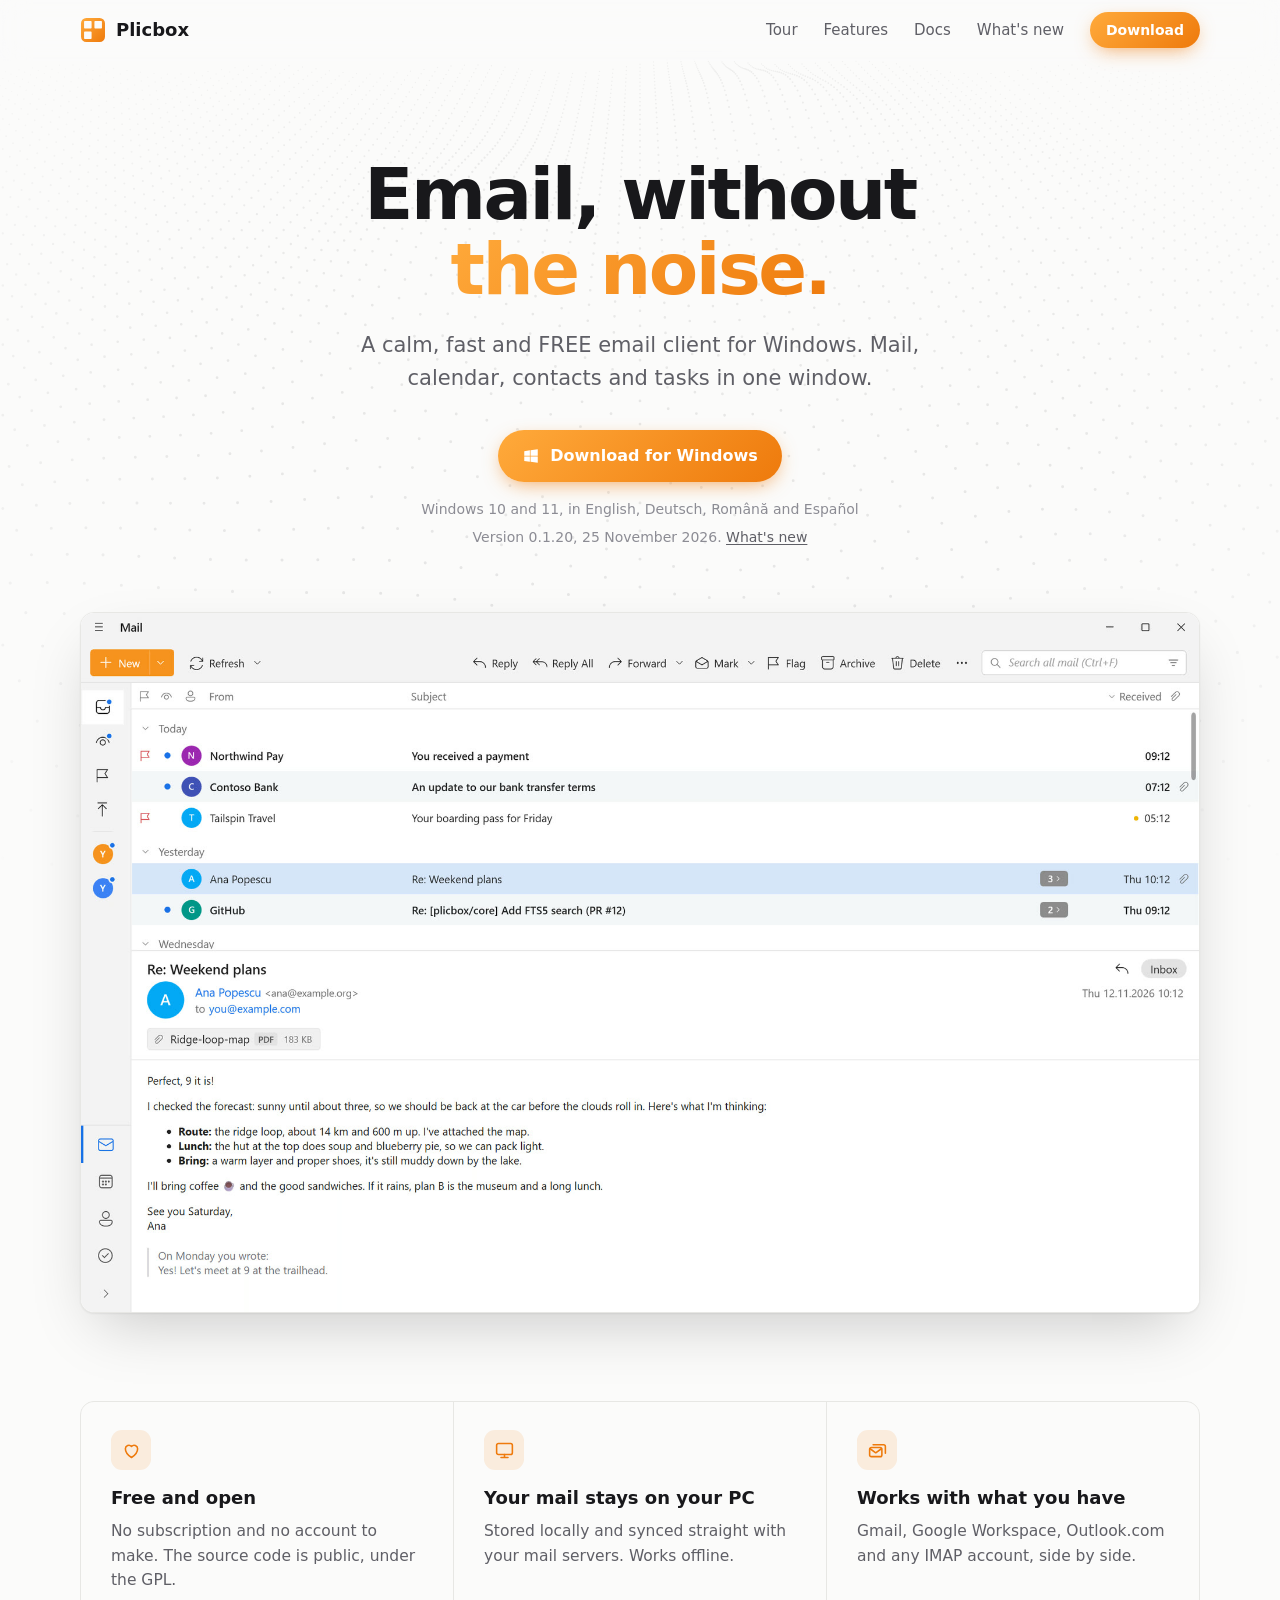
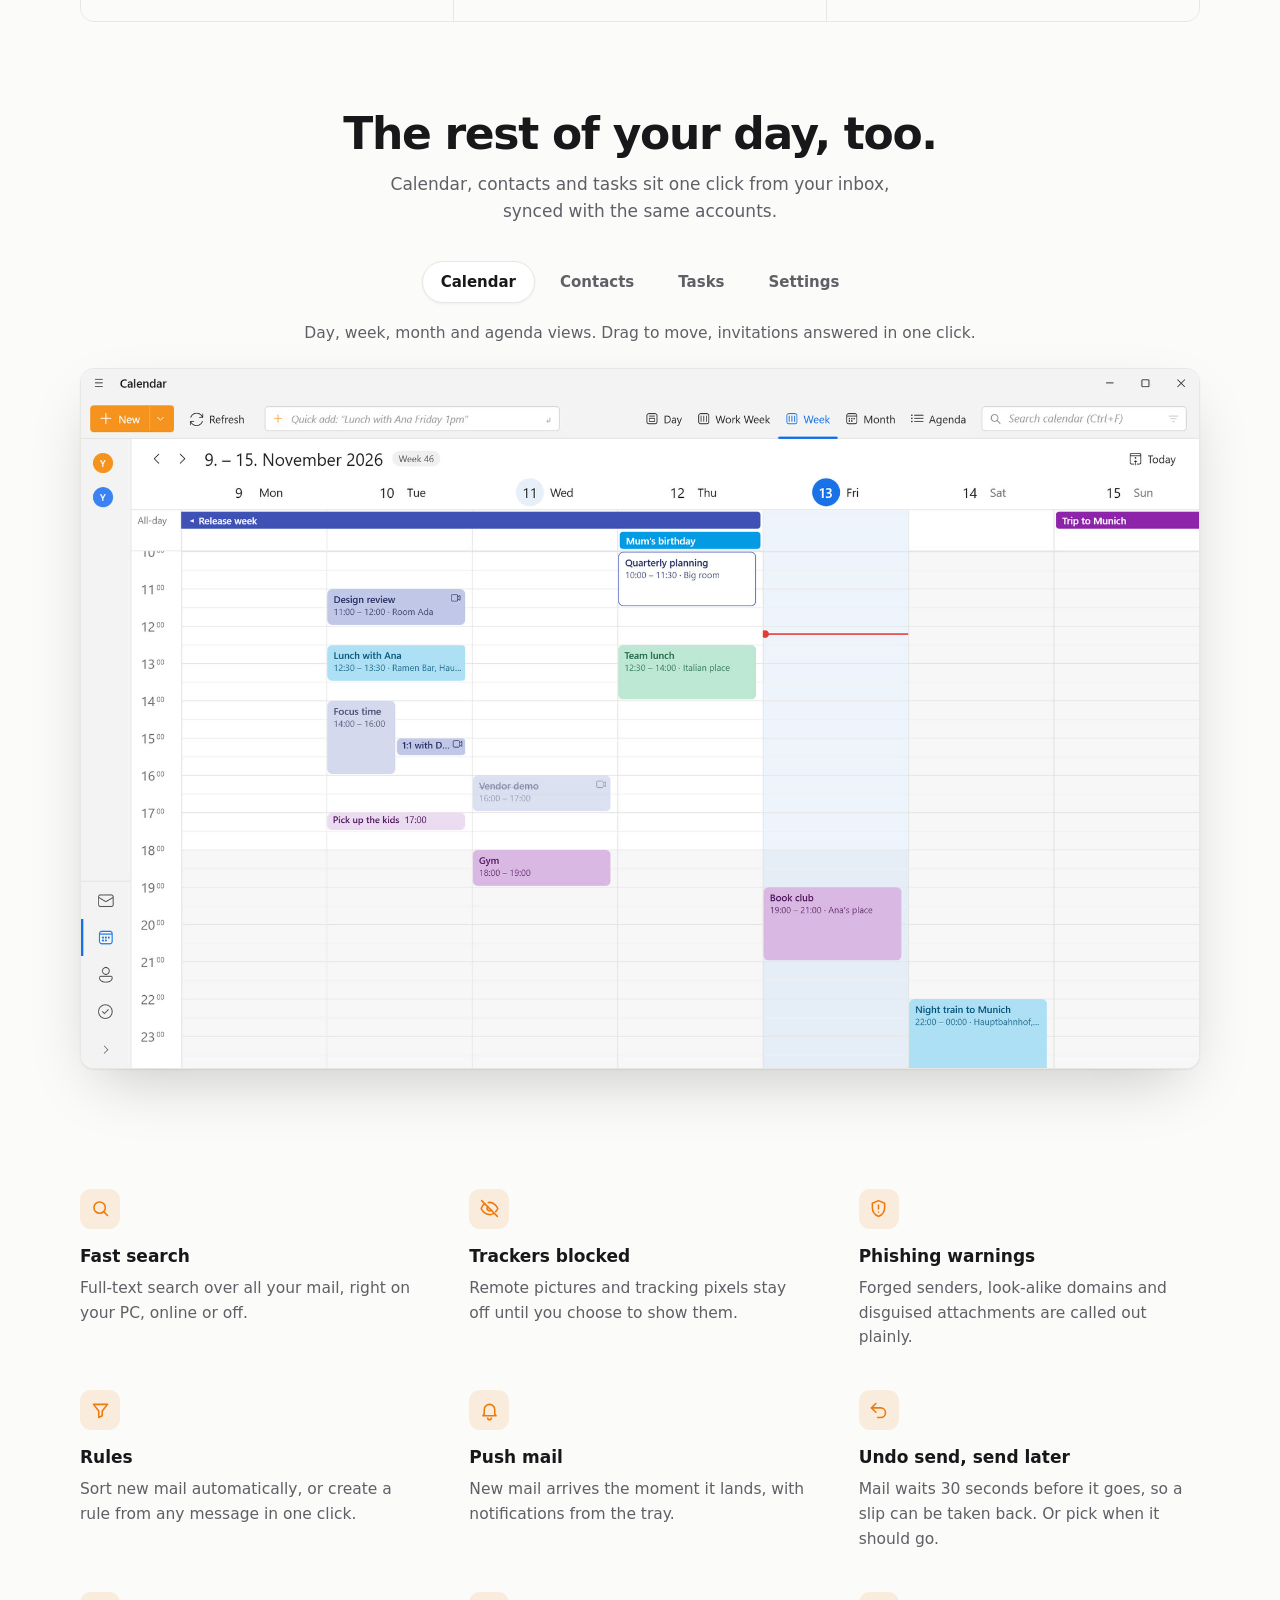
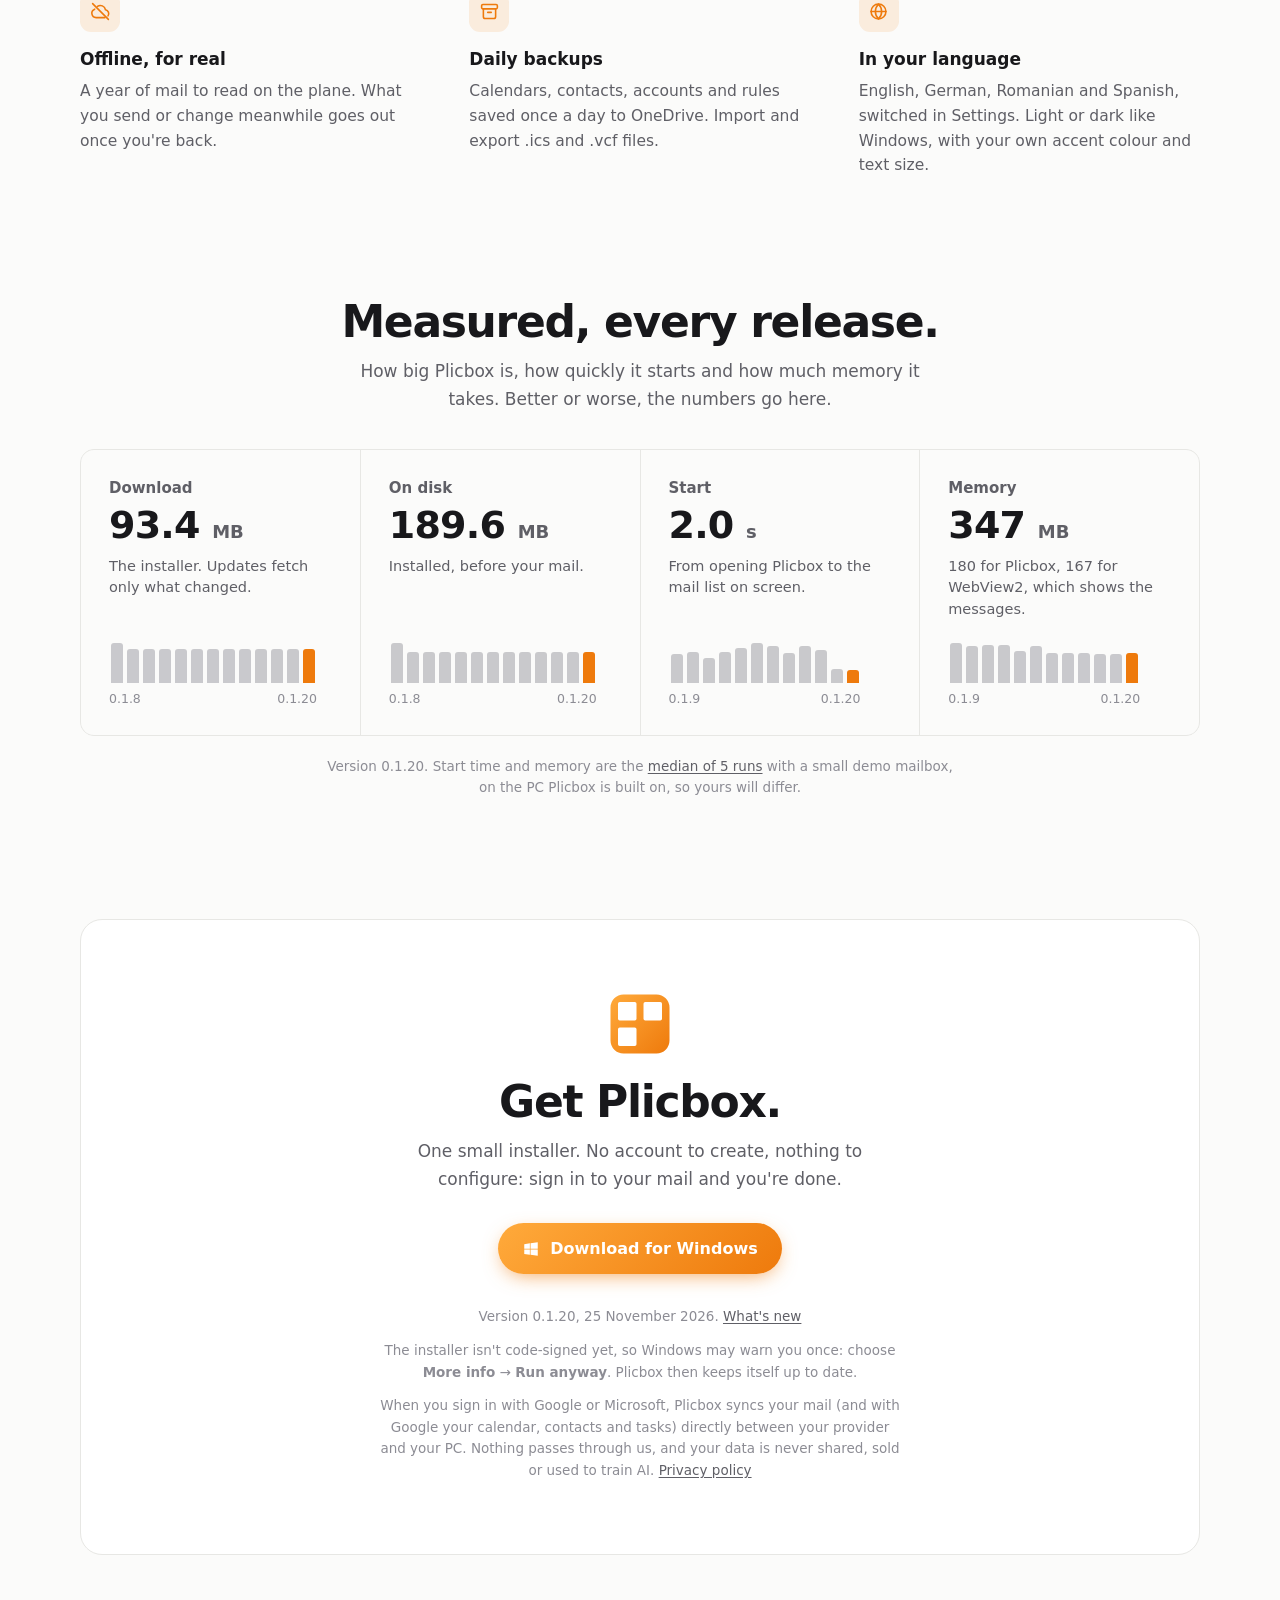
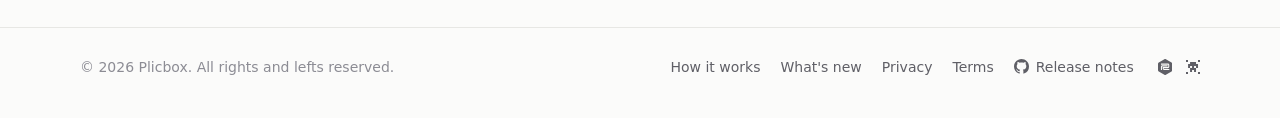
==== site/index.html @ 4d2a4838 "Release 0.1.20 - Spelling is checked in all the languages added to Windows, so writing in another on" ====
<!doctype html>
<html lang="en">
<head>
<meta charset="utf-8">
<meta name="viewport" content="width=device-width, initial-scale=1">
<title>Plicbox: email for Windows, without the noise</title>
<meta name="description" content="A calm, fast and free email client for Windows. Mail, calendar, contacts and tasks in one window. Your mail stays on your PC. In English, German, Romanian and Spanish.">
<meta name="color-scheme" content="light dark">
<link rel="canonical" href="https://plicbox.bogdanrosu.net/">
<meta property="og:type" content="website">
<meta property="og:site_name" content="Plicbox">
<meta property="og:url" content="https://plicbox.bogdanrosu.net/">
<meta property="og:title" content="Plicbox: email for Windows, without the noise">
<meta property="og:description" content="A calm, fast and free email client for Windows. Mail, calendar, contacts and tasks in one window.">
<meta property="og:image" content="https://plicbox.bogdanrosu.net/media/mail-light.png">
<meta property="og:image:width" content="2160">
<meta property="og:image:height" content="1350">
<meta name="twitter:card" content="summary_large_image">
<link rel="icon" href="favicon.ico" sizes="48x48">
<link rel="icon" href="icons/favicon.svg" type="image/svg+xml">
<link rel="apple-touch-icon" href="icons/apple-touch-icon.png">
<link rel="manifest" href="site.webmanifest">
<link rel="stylesheet" href="css/base.css">
<link rel="stylesheet" href="css/home.css?v=0.1.19b">
</head>
<body>

<header class="top" id="top">
  <div class="wrap">
    <a class="brand" href="#"><img src="icons/favicon.svg" alt="">Plicbox</a>
    <nav>
      <a href="#tour">Tour</a>
      <a href="#details">Features</a>
      <a href="docs.html">Docs</a>
      <a href="changes.html">What's new</a>
      <a class="btn btn-primary btn-small" href="#download">Download</a>
    </nav>
  </div>
</header>

<main>
  <div class="backdrop" aria-hidden="true">
    <canvas id="dots"></canvas>
  </div>
  <div class="wrap">

    <section class="hero">
      <h1>Email, without<br><span>the noise.</span></h1>
      <p class="lede">A calm, fast and FREE email client for Windows. Mail, calendar, contacts and tasks in one window.</p>
      <a class="btn btn-primary" href="https://github.com/bogdanspn/plicbox/releases/latest/download/Plicbox.App-win-Setup.exe">
        <svg viewBox="0 0 24 24" fill="currentColor" aria-hidden="true"><path d="M3 5.5 10.5 4.4v7.1H3zm0 13 7.5 1.1v-7H3zm8.4 1.2L21 21v-8.5h-9.6zm0-15.4v7.2H21V3z"/></svg>
        Download for Windows
      </a>
      <div class="meta">Windows 10 and 11, in <span lang="en">English</span>, <span lang="de">Deutsch</span>, <span lang="ro">Română</span> and <span lang="es">Español</span></div>
      <!-- The newest version, written by site/update-versions.ps1 when a release goes out -->
      <div class="meta version"><!-- version -->Version 0.1.20, 25 November 2026. <a href="changes.html">What's new</a><!-- /version --></div>
    </section>

    <div class="shot hero-shot">
      <!-- Recorded from the app (--record-site): new mail arrives, then a reply is written and sent. -->
      <video data-name="hero" muted loop playsinline preload="auto" width="1920" height="1200"
        aria-label="Plicbox: a new email arrives, then a reply to Ana is typed and sent"></video>
      <!-- Straight after the element, so the first paint already shows the right theme's first frame. -->
      <script>document.querySelector('video[data-name="hero"]').poster = `media/hero-${matchMedia('(prefers-color-scheme: dark)').matches ? 'dark' : 'light'}.jpg`;</script>
    </div>

    <div class="promises">
      <div>
        <span class="icon"><svg viewBox="0 0 24 24" aria-hidden="true"><path d="M12 20s-7-4.4-7-10a4 4 0 0 1 7-2.6A4 4 0 0 1 19 10c0 5.6-7 10-7 10z"/></svg></span>
        <h3>Free and open</h3>
        <p>No subscription and no account to make. The source code is public, under the GPL.</p>
      </div>
      <div>
        <span class="icon"><svg viewBox="0 0 24 24" aria-hidden="true"><rect x="3" y="4" width="18" height="12.5" rx="2"/><path d="M12 16.5V20M8 20h8"/></svg></span>
        <h3>Your mail stays on your PC</h3>
        <p>Stored locally and synced straight with your mail servers. Works offline.</p>
      </div>
      <div>
        <span class="icon"><svg viewBox="0 0 24 24" aria-hidden="true"><rect x="3" y="8.5" width="14" height="10.5" rx="2"/><path d="m3.6 10 6.4 4.6 6.4-4.6"/><path d="M7 5.5h12a2 2 0 0 1 2 2V15"/></svg></span>
        <h3>Works with what you have</h3>
        <p>Gmail, Google Workspace, Outlook.com and any IMAP account, side by side.</p>
      </div>
    </div>

    <section id="tour">
      <h2>The rest of your day, too.</h2>
      <p class="sub">Calendar, contacts and tasks sit one click from your inbox, synced with the same accounts.</p>

      <div class="tabs" role="tablist" aria-label="Modules">
        <button role="tab" id="t-calendar" aria-controls="p-calendar" aria-selected="true">Calendar</button>
        <button role="tab" id="t-contacts" aria-controls="p-contacts" aria-selected="false" tabindex="-1">Contacts</button>
        <button role="tab" id="t-tasks" aria-controls="p-tasks" aria-selected="false" tabindex="-1">Tasks</button>
        <button role="tab" id="t-settings" aria-controls="p-settings" aria-selected="false" tabindex="-1">Settings</button>
      </div>
      <p class="tab-caption" id="caption" aria-live="polite">Day, week, month and agenda views. Drag to move, invitations answered in one click.</p>

      <div class="panel shot" role="tabpanel" id="p-calendar" aria-labelledby="t-calendar" data-caption="Day, week, month and agenda views. Drag to move, invitations answered in one click.">
        <video data-name="video-calendar" muted loop playsinline preload="none" width="1920" height="1200"
          aria-label="The Plicbox calendar in week view: “Coffee with Mia Friday 3pm” typed into Quick add appears on Friday"></video>
      </div>
      <div class="panel shot" role="tabpanel" id="p-contacts" aria-labelledby="t-contacts" hidden data-caption="Your address book plus everyone you write to, with smart lists like Keep in touch.">
        <video data-name="video-contacts" muted loop playsinline preload="none" width="1920" height="1200"
          aria-label="Plicbox contacts: the Keep in touch list shows a colleague you haven't written to in three months"></video>
      </div>
      <div class="panel shot" role="tabpanel" id="p-tasks" aria-labelledby="t-tasks" hidden data-caption="Today, lists and due dates. Turn any email into a task, add one by just typing.">
        <video data-name="video-tasks" muted loop playsinline preload="none" width="1920" height="1200"
          aria-label="Plicbox tasks: a task is typed into Today, then ticked off"></video>
      </div>
      <div class="panel shot" role="tabpanel" id="p-settings" aria-labelledby="t-settings" hidden data-caption="Make it yours: light or dark, accent colour, font and text size, when mail counts as read, your work week and reminders, and whose pictures load or mail stays out.">
        <video data-name="video-settings" muted loop playsinline preload="none" width="1920" height="1200"
          aria-label="The Plicbox Settings window, going through its pages: General, Appearance, Mail, Calendar and Senders"></video>
      </div>
    </section>

    <section class="details" id="details" aria-label="Features">
      <div>
        <span class="icon"><svg viewBox="0 0 24 24" aria-hidden="true"><circle cx="11" cy="11" r="6.5"/><path d="m20 20-4.4-4.4"/></svg></span>
        <h3>Fast search</h3><p>Full-text search over all your mail, right on your PC, online or off.</p>
      </div>
      <div>
        <span class="icon"><svg viewBox="0 0 24 24" aria-hidden="true"><path d="M3 3l18 18"/><path d="M10.6 5.1Q11.3 5 12 5c5 0 8.5 4.5 9.5 7a13 13 0 0 1-2.4 3.6M6.6 6.6C4.4 8 3 10.2 2.5 12c1 2.5 4.5 7 9.5 7 1.7 0 3.2-.5 4.5-1.2"/><path d="M9.9 9.9a3 3 0 0 0 4.2 4.2"/></svg></span>
        <h3>Trackers blocked</h3><p>Remote pictures and tracking pixels stay off until you choose to show them.</p>
      </div>
      <div>
        <span class="icon"><svg viewBox="0 0 24 24" aria-hidden="true"><path d="M12 3l7 3v5c0 4.5-3 8.3-7 10-4-1.7-7-5.5-7-10V6z"/><path d="M12 8v4.5M12 16h.01"/></svg></span>
        <h3>Phishing warnings</h3><p>Forged senders, look-alike domains and disguised attachments are called out plainly.</p>
      </div>
      <div>
        <span class="icon"><svg viewBox="0 0 24 24" aria-hidden="true"><path d="M4 5h16l-6 7.5V18l-4 2v-7.5z"/></svg></span>
        <h3>Rules</h3><p>Sort new mail automatically, or create a rule from any message in one click.</p>
      </div>
      <div>
        <span class="icon"><svg viewBox="0 0 24 24" aria-hidden="true"><path d="M6 16v-5a6 6 0 0 1 12 0v5l1.5 2h-15z"/><path d="M10 20.5a2 2 0 0 0 4 0"/></svg></span>
        <h3>Push mail</h3><p>New mail arrives the moment it lands, with notifications from the tray.</p>
      </div>
      <div>
        <span class="icon"><svg viewBox="0 0 24 24" aria-hidden="true"><path d="M9 14 4 9l5-5"/><path d="M4 9h10.5a5.5 5.5 0 0 1 0 11H11"/></svg></span>
        <h3>Undo send, send later</h3><p>Mail waits 30 seconds before it goes, so a slip can be taken back. Or pick when it should go.</p>
      </div>
      <div>
        <span class="icon"><svg viewBox="0 0 24 24" aria-hidden="true"><path d="M3 3l18 18"/><path d="M8.5 6.1A6 6 0 0 1 17.7 10 4.5 4.5 0 0 1 20.6 17M17 19H7a5 5 0 0 1-1.6-9.7"/></svg></span>
        <h3>Offline, for real</h3><p>A year of mail to read on the plane. What you send or change meanwhile goes out once you're back.</p>
      </div>
      <div>
        <span class="icon"><svg viewBox="0 0 24 24" aria-hidden="true"><rect x="3" y="4" width="18" height="5" rx="1.5"/><path d="M5 9v9a2 2 0 0 0 2 2h10a2 2 0 0 0 2-2V9"/><path d="M10 13h4"/></svg></span>
        <h3>Daily backups</h3><p>Calendars, contacts, accounts and rules saved once a day to OneDrive. Import and export .ics and .vcf files.</p>
      </div>
      <div>
        <span class="icon"><svg viewBox="0 0 24 24" aria-hidden="true"><circle cx="12" cy="12" r="8.5"/><path d="M3.5 12h17M12 3.5c2.4 2.3 3.6 5.1 3.6 8.5s-1.2 6.2-3.6 8.5c-2.4-2.3-3.6-5.1-3.6-8.5s1.2-6.2 3.6-8.5z"/></svg></span>
        <h3>In your language</h3><p>English, German, Romanian and Spanish, switched in Settings. Light or dark like Windows, with your own accent colour and text size.</p>
      </div>
    </section>

    <section class="perf" id="numbers">
      <h2>Measured, every release.</h2>
      <p class="sub">How big Plicbox is, how quickly it starts and how much memory it takes. Better or worse, the numbers go here.</p>
      <!-- perf: written by site/update-versions.ps1 from perf/history.csv; edits between these lines are replaced -->
      <div class="numbers">
        <div><h3>Download</h3><p class="figure">93.4 <span>MB</span></p><p>The installer. Updates fetch only what changed.</p><svg class="columns" viewBox="0 0 208 40" width="208" height="40" role="img" aria-label="Installer size: 108.6 MB in 0.1.8, 93.4 MB in 0.1.20"><g><title>0.1.8: 108.6 MB</title><rect class="hit" x="0" width="16" height="40"/><path d="M2 40v-37q0-3 3-3h6q3 0 3 3v37z"/></g><g><title>0.1.9: 93.2 MB</title><rect class="hit" x="16" width="16" height="40"/><path d="M18 40v-31q0-3 3-3h6q3 0 3 3v31z"/></g><g><title>0.1.10: 93.2 MB</title><rect class="hit" x="32" width="16" height="40"/><path d="M34 40v-31q0-3 3-3h6q3 0 3 3v31z"/></g><g><title>0.1.11: 93.2 MB</title><rect class="hit" x="48" width="16" height="40"/><path d="M50 40v-31q0-3 3-3h6q3 0 3 3v31z"/></g><g><title>0.1.12: 93.2 MB</title><rect class="hit" x="64" width="16" height="40"/><path d="M66 40v-31q0-3 3-3h6q3 0 3 3v31z"/></g><g><title>0.1.13: 93.3 MB</title><rect class="hit" x="80" width="16" height="40"/><path d="M82 40v-31q0-3 3-3h6q3 0 3 3v31z"/></g><g><title>0.1.14: 93.3 MB</title><rect class="hit" x="96" width="16" height="40"/><path d="M98 40v-31q0-3 3-3h6q3 0 3 3v31z"/></g><g><title>0.1.15: 93.3 MB</title><rect class="hit" x="112" width="16" height="40"/><path d="M114 40v-31q0-3 3-3h6q3 0 3 3v31z"/></g><g><title>0.1.16: 93.3 MB</title><rect class="hit" x="128" width="16" height="40"/><path d="M130 40v-31q0-3 3-3h6q3 0 3 3v31z"/></g><g><title>0.1.17: 93.3 MB</title><rect class="hit" x="144" width="16" height="40"/><path d="M146 40v-31q0-3 3-3h6q3 0 3 3v31z"/></g><g><title>0.1.18: 93.4 MB</title><rect class="hit" x="160" width="16" height="40"/><path d="M162 40v-31q0-3 3-3h6q3 0 3 3v31z"/></g><g><title>0.1.19: 93.4 MB</title><rect class="hit" x="176" width="16" height="40"/><path d="M178 40v-31q0-3 3-3h6q3 0 3 3v31z"/></g><g class="now"><title>0.1.20: 93.4 MB</title><rect class="hit" x="192" width="16" height="40"/><path d="M194 40v-31q0-3 3-3h6q3 0 3 3v31z"/></g></svg><span class="range" style="width:208px"><span>0.1.8</span><span>0.1.20</span></span></div>
        <div><h3>On disk</h3><p class="figure">189.6 <span>MB</span></p><p>Installed, before your mail.</p><svg class="columns" viewBox="0 0 208 40" width="208" height="40" role="img" aria-label="Installed size: 243 MB in 0.1.8, 189.6 MB in 0.1.20"><g><title>0.1.8: 243 MB</title><rect class="hit" x="0" width="16" height="40"/><path d="M2 40v-37q0-3 3-3h6q3 0 3 3v37z"/></g><g><title>0.1.9: 189 MB</title><rect class="hit" x="16" width="16" height="40"/><path d="M18 40v-28q0-3 3-3h6q3 0 3 3v28z"/></g><g><title>0.1.10: 189 MB</title><rect class="hit" x="32" width="16" height="40"/><path d="M34 40v-28q0-3 3-3h6q3 0 3 3v28z"/></g><g><title>0.1.11: 189.1 MB</title><rect class="hit" x="48" width="16" height="40"/><path d="M50 40v-28q0-3 3-3h6q3 0 3 3v28z"/></g><g><title>0.1.12: 189.1 MB</title><rect class="hit" x="64" width="16" height="40"/><path d="M66 40v-28q0-3 3-3h6q3 0 3 3v28z"/></g><g><title>0.1.13: 189.3 MB</title><rect class="hit" x="80" width="16" height="40"/><path d="M82 40v-28q0-3 3-3h6q3 0 3 3v28z"/></g><g><title>0.1.14: 189.3 MB</title><rect class="hit" x="96" width="16" height="40"/><path d="M98 40v-28q0-3 3-3h6q3 0 3 3v28z"/></g><g><title>0.1.15: 189.4 MB</title><rect class="hit" x="112" width="16" height="40"/><path d="M114 40v-28q0-3 3-3h6q3 0 3 3v28z"/></g><g><title>0.1.16: 189.4 MB</title><rect class="hit" x="128" width="16" height="40"/><path d="M130 40v-28q0-3 3-3h6q3 0 3 3v28z"/></g><g><title>0.1.17: 189.5 MB</title><rect class="hit" x="144" width="16" height="40"/><path d="M146 40v-28q0-3 3-3h6q3 0 3 3v28z"/></g><g><title>0.1.18: 189.5 MB</title><rect class="hit" x="160" width="16" height="40"/><path d="M162 40v-28q0-3 3-3h6q3 0 3 3v28z"/></g><g><title>0.1.19: 189.5 MB</title><rect class="hit" x="176" width="16" height="40"/><path d="M178 40v-28q0-3 3-3h6q3 0 3 3v28z"/></g><g class="now"><title>0.1.20: 189.6 MB</title><rect class="hit" x="192" width="16" height="40"/><path d="M194 40v-28q0-3 3-3h6q3 0 3 3v28z"/></g></svg><span class="range" style="width:208px"><span>0.1.8</span><span>0.1.20</span></span></div>
        <div><h3>Start</h3><p class="figure">2.0 <span>s</span></p><p>From opening Plicbox to the mail list on screen.</p><svg class="columns" viewBox="0 0 192 40" width="192" height="40" role="img" aria-label="Start time: 4.8 s in 0.1.9, 2.0 s in 0.1.20"><g><title>0.1.9: 4.8 s</title><rect class="hit" x="0" width="16" height="40"/><path d="M2 40v-26q0-3 3-3h6q3 0 3 3v26z"/></g><g><title>0.1.10: 5.1 s</title><rect class="hit" x="16" width="16" height="40"/><path d="M18 40v-28q0-3 3-3h6q3 0 3 3v28z"/></g><g><title>0.1.11: 4.1 s</title><rect class="hit" x="32" width="16" height="40"/><path d="M34 40v-22q0-3 3-3h6q3 0 3 3v22z"/></g><g><title>0.1.12: 5.0 s</title><rect class="hit" x="48" width="16" height="40"/><path d="M50 40v-28q0-3 3-3h6q3 0 3 3v28z"/></g><g><title>0.1.13: 5.7 s</title><rect class="hit" x="64" width="16" height="40"/><path d="M66 40v-32q0-3 3-3h6q3 0 3 3v32z"/></g><g><title>0.1.14: 6.5 s</title><rect class="hit" x="80" width="16" height="40"/><path d="M82 40v-37q0-3 3-3h6q3 0 3 3v37z"/></g><g><title>0.1.15: 6.0 s</title><rect class="hit" x="96" width="16" height="40"/><path d="M98 40v-34q0-3 3-3h6q3 0 3 3v34z"/></g><g><title>0.1.16: 4.9 s</title><rect class="hit" x="112" width="16" height="40"/><path d="M114 40v-27q0-3 3-3h6q3 0 3 3v27z"/></g><g><title>0.1.17: 6.0 s</title><rect class="hit" x="128" width="16" height="40"/><path d="M130 40v-34q0-3 3-3h6q3 0 3 3v34z"/></g><g><title>0.1.18: 5.3 s</title><rect class="hit" x="144" width="16" height="40"/><path d="M146 40v-30q0-3 3-3h6q3 0 3 3v30z"/></g><g><title>0.1.19: 2.3 s</title><rect class="hit" x="160" width="16" height="40"/><path d="M162 40v-11q0-3 3-3h6q3 0 3 3v11z"/></g><g class="now"><title>0.1.20: 2.0 s</title><rect class="hit" x="176" width="16" height="40"/><path d="M178 40v-10q0-3 3-3h6q3 0 3 3v10z"/></g></svg><span class="range" style="width:192px"><span>0.1.9</span><span>0.1.20</span></span></div>
        <div><h3>Memory</h3><p class="figure">347 <span>MB</span></p><p>180 for Plicbox, 167 for WebView2, which shows the messages.</p><svg class="columns" viewBox="0 0 192 40" width="192" height="40" role="img" aria-label="Memory: 459 MB in 0.1.9, 347 MB in 0.1.20"><g><title>0.1.9: 459 MB</title><rect class="hit" x="0" width="16" height="40"/><path d="M2 40v-37q0-3 3-3h6q3 0 3 3v37z"/></g><g><title>0.1.10: 423 MB</title><rect class="hit" x="16" width="16" height="40"/><path d="M18 40v-34q0-3 3-3h6q3 0 3 3v34z"/></g><g><title>0.1.11: 431 MB</title><rect class="hit" x="32" width="16" height="40"/><path d="M34 40v-35q0-3 3-3h6q3 0 3 3v35z"/></g><g><title>0.1.12: 440 MB</title><rect class="hit" x="48" width="16" height="40"/><path d="M50 40v-35q0-3 3-3h6q3 0 3 3v35z"/></g><g><title>0.1.13: 372 MB</title><rect class="hit" x="64" width="16" height="40"/><path d="M66 40v-29q0-3 3-3h6q3 0 3 3v29z"/></g><g><title>0.1.14: 423 MB</title><rect class="hit" x="80" width="16" height="40"/><path d="M82 40v-34q0-3 3-3h6q3 0 3 3v34z"/></g><g><title>0.1.15: 342 MB</title><rect class="hit" x="96" width="16" height="40"/><path d="M98 40v-27q0-3 3-3h6q3 0 3 3v27z"/></g><g><title>0.1.16: 340 MB</title><rect class="hit" x="112" width="16" height="40"/><path d="M114 40v-27q0-3 3-3h6q3 0 3 3v27z"/></g><g><title>0.1.17: 341 MB</title><rect class="hit" x="128" width="16" height="40"/><path d="M130 40v-27q0-3 3-3h6q3 0 3 3v27z"/></g><g><title>0.1.18: 328 MB</title><rect class="hit" x="144" width="16" height="40"/><path d="M146 40v-26q0-3 3-3h6q3 0 3 3v26z"/></g><g><title>0.1.19: 336 MB</title><rect class="hit" x="160" width="16" height="40"/><path d="M162 40v-26q0-3 3-3h6q3 0 3 3v26z"/></g><g class="now"><title>0.1.20: 347 MB</title><rect class="hit" x="176" width="16" height="40"/><path d="M178 40v-27q0-3 3-3h6q3 0 3 3v27z"/></g></svg><span class="range" style="width:192px"><span>0.1.9</span><span>0.1.20</span></span></div>
      </div>
      <p class="fine">Version 0.1.20. Start time and memory are the <a href="https://github.com/bogdanspn/plicbox/tree/main/perf">median of 5 runs</a> with a small demo mailbox, on the PC Plicbox is built on, so yours will differ.</p>
      <!-- /perf -->
    </section>

    <section class="cta" id="download">
      <img src="icons/favicon.svg" alt="">
      <h2>Get Plicbox.</h2>
      <p>One small installer. No account to create, nothing to configure: sign in to your mail and you're done.</p>
      <a class="btn btn-primary" href="https://github.com/bogdanspn/plicbox/releases/latest/download/Plicbox.App-win-Setup.exe">
        <svg viewBox="0 0 24 24" fill="currentColor" aria-hidden="true"><path d="M3 5.5 10.5 4.4v7.1H3zm0 13 7.5 1.1v-7H3zm8.4 1.2L21 21v-8.5h-9.6zm0-15.4v7.2H21V3z"/></svg>
        Download for Windows
      </a>
      <p class="fine version"><!-- version -->Version 0.1.20, 25 November 2026. <a href="changes.html">What's new</a><!-- /version --></p>
      <p class="fine">The installer isn't code-signed yet, so Windows may warn you once: choose <b>More info</b> → <b>Run anyway</b>. Plicbox then keeps itself up to date.</p>
      <p class="fine" id="privacy">When you sign in with Google or Microsoft, Plicbox syncs your mail (and with Google your calendar, contacts and tasks) directly between
      your provider and your PC. Nothing passes through us, and your data is never shared, sold or used to train AI.
      <a href="privacy.html">Privacy policy</a></p>
    </section>

  </div>
</main>

<footer>
  <div class="wrap">
    <span>© 2026 Plicbox. All rights and lefts reserved.</span>
    <span class="links"><a href="docs.html">How it works</a><a href="changes.html">What's new</a><a href="privacy.html">Privacy</a><a href="terms.html">Terms</a><a class="github" href="https://github.com/bogdanspn/plicbox"><svg class="gh" viewBox="0 0 16 16" aria-hidden="true"><path d="M8 0C3.58 0 0 3.58 0 8c0 3.54 2.29 6.53 5.47 7.59.4.07.55-.17.55-.38 0-.19-.01-.82-.01-1.49-2.01.37-2.53-.49-2.69-.94-.09-.23-.48-.94-.82-1.13-.28-.15-.68-.52-.01-.53.63-.01 1.08.58 1.23.82.72 1.21 1.87.87 2.33.66.07-.52.28-.87.51-1.07-1.78-.2-3.64-.89-3.64-3.95 0-.87.31-1.59.82-2.15-.08-.2-.36-1.02.08-2.12 0 0 .67-.21 2.2.82.64-.18 1.32-.27 2-.27.68 0 1.36.09 2 .27 1.53-1.04 2.2-.82 2.2-.82.44 1.1.16 1.92.08 2.12.51.56.82 1.27.82 2.15 0 3.07-1.87 3.75-3.65 3.95.29.25.54.73.54 1.48 0 1.07-.01 1.93-.01 2.2 0 .21.15.46.55.38A8.013 8.013 0 0016 8c0-4.42-3.58-8-8-8z"/></svg>Release notes</a><span class="marks"><a href="https://bogdanrosu.com" target="_blank" rel="noopener" aria-label="BRCreative (bogdanrosu.com)" title="BRCreative"><svg class="br" viewBox="35 22 2128 2380" aria-hidden="true"><path d="M2049.4 532.1L1212.5 49c-62.4-36-164.4-36-226.7 0L148.9 532.1C86.5 568.1 35.5 656.5 35.5 728.5v966.2c0 72 51 160.4 113.4 196.4l836.9 483.1c62.4 36 164.4 36 226.7 0l836.9-483.1c62.4-36 113.4-124.4 113.4-196.4V728.4c-.1-72-51.1-160.3-113.4-196.3ZM627.5 1184v468.8H473.1V1184c0-120.7 98.2-219 219-219h768.6v154.4H692.1c-35.7 0-64.6 29-64.6 64.6ZM1718.9 1646.8H936.3c-112.1 0-203.2-91.2-203.2-203.2v-215.1h778.3c26.9 0 48.9-21.9 48.9-48.9V908.3c0-26.9-21.9-48.9-48.9-48.9H479.4V705.1h1032c112.1 0 203.2 91.2 203.2 203.2v271.2c0 112.1-91.1 203.2-203.2 203.2H887.4v60.8c0 26.9 21.9 48.9 48.9 48.9h782.6v154.4Z"/></svg></a><a href="https://bogdanrosu.net" target="_blank" rel="noopener" aria-label="Pixel Crusher (bogdanrosu.net)" title="Pixel Crusher"><svg class="pc" viewBox="270 273 1877 1877" aria-hidden="true"><rect x="270.6" y="273.1" width="267" height="267"/><rect x="270.6" y="1883" width="267" height="267"/><rect x="1879.4" y="1880.5" width="267" height="267"/><rect x="1879.4" y="273.1" width="267" height="267"/><path d="M1882.7 1341.5v-534h-267v.6-267.6h-801v267h-267v534h267v533.6h267v-267h267v267h267v-534h-267v-266.6h267v-.5 267.5h267ZM1081.7 1341.1h-267v-266.6h267v266.6Z"/></svg></a></span></span>
  </div>
</footer>

<script src="js/home.js"></script>
</body>
</html>
---- site/css/base.css ----
/* Shared by every page: colours (light and dark), type, the page width, the brand and the footer.
   Page-specific styles are in home.css (index.html) and pages.css (docs, privacy, terms). */

:root {
  --bg: #fbfbfa;
  --surface: #ffffff;
  --text: #18181b;
  --muted: #5f5f66;
  --faint: #8c8c94;
  --line: #e7e7e4;
  --accent: #ee7a0c;
  --accent-2: #ffaa3b;
  --accent-ink: #ffffff;
  --link: #c25f00;
  --shot-shadow: 0 1px 2px rgb(0 0 0 / .06), 0 24px 60px -18px rgb(0 0 0 / .22);
  --radius: 14px;
  --dot: rgb(24 24 27 / .16);    /* the home page's dot floor */
  --spark: #ee7a0c;              /* its signals */
}
@media (prefers-color-scheme: dark) {
  :root {
    --bg: #111113;
    --surface: #19191c;
    --text: #ededef;
    --muted: #a1a1a9;
    --faint: #74747c;
    --line: #2a2a2e;
    --link: #ffaa3b;
    --shot-shadow: 0 1px 2px rgb(0 0 0 / .4), 0 24px 70px -20px rgb(0 0 0 / .8);
    --dot: rgb(237 237 239 / .13);
    --spark: #ffaa3b;
  }
}

* { box-sizing: border-box; }
html { -webkit-text-size-adjust: 100%; }
body {
  margin: 0;
  background: var(--bg);
  color: var(--text);
  font: 17px/1.6 "Segoe UI Variable Text", "Segoe UI", system-ui, -apple-system, "Helvetica Neue", Arial, sans-serif;
  -webkit-font-smoothing: antialiased;
}
h1, h2, h3 { font-family: "Segoe UI Variable Display", "Segoe UI", system-ui, -apple-system, sans-serif; margin: 0; }
a { color: inherit; }
img { display: block; max-width: 100%; height: auto; }

.wrap { width: min(1120px, 100% - 32px); margin-inline: auto; }

/* ── the top bar's brand ── */
header.top .wrap { display: flex; align-items: center; justify-content: space-between; height: 60px; }
.brand { display: flex; align-items: center; gap: 10px; font-weight: 600; font-size: 18px; text-decoration: none; color: var(--text); }
.brand img { width: 26px; height: 26px; }

/* ── footer ── */
footer { border-top: 1px solid var(--line); padding: 28px 0 40px; font-size: 14px; color: var(--faint); }
footer .wrap { display: flex; justify-content: space-between; gap: 16px; flex-wrap: wrap; }
footer .links { display: flex; gap: 20px; flex-wrap: wrap; }
footer a { color: var(--muted); text-decoration: none; }
footer a:hover { color: var(--text); }
/* Release notes live on GitHub: its mark says so. */
footer .github { display: inline-flex; align-items: center; gap: 7px; }
footer .github .gh { width: 15px; height: 15px; fill: currentColor; }
/* BRCreative (bogdanrosu.com) and Pixel Crusher (bogdanrosu.net), as on wallnode.cc. Both are cropped to their
   shapes and sized to look as big as the GitHub mark. */
footer .marks { display: inline-flex; align-items: center; gap: 14px; margin-left: 4px; }
footer .marks a { display: inline-flex; }
footer .marks svg { width: auto; fill: currentColor; }
footer .marks .br { height: 16px; }
footer .marks .pc { height: 14px; }
---- site/css/home.css ----
/* The home page (index.html). Colours, type and the footer come from base.css. */

html { scroll-behavior: smooth; }

/* ── top bar: sticky, see-through, a hairline once the page scrolls (js/home.js) ── */
header.top { position: sticky; top: 0; z-index: 10; backdrop-filter: saturate(1.4) blur(14px);
  background: color-mix(in srgb, var(--bg) 82%, transparent); border-bottom: 1px solid transparent; transition: border-color .2s; }
header.top.scrolled { border-bottom-color: var(--line); }
nav { display: flex; align-items: center; gap: 26px; font-size: 15px; }
nav a { text-decoration: none; color: var(--muted); }
nav a:hover { color: var(--text); }

/* ── buttons ── */
.btn { display: inline-flex; align-items: center; gap: 10px; text-decoration: none; font-weight: 600; border-radius: 999px;
  padding: 13px 24px; font-size: 16px; transition: transform .15s, box-shadow .15s, background .15s; }
.btn-primary { color: var(--accent-ink); background: linear-gradient(135deg, var(--accent-2), var(--accent));
  box-shadow: 0 6px 20px -6px color-mix(in srgb, var(--accent) 70%, transparent); }
.btn-primary:hover { transform: translateY(-1px); box-shadow: 0 10px 26px -8px color-mix(in srgb, var(--accent) 80%, transparent); }
.btn-small { padding: 7px 16px; font-size: 14px; }
nav .btn-primary { color: var(--accent-ink); }
.btn svg { width: 18px; height: 18px; flex: none; }

/* ── hero ── */
.hero { text-align: center; padding: 96px 0 56px; }
.hero h1 { font-size: clamp(40px, 7vw, 72px); line-height: 1.04; letter-spacing: -0.035em; font-weight: 700; }
.hero h1 span { background: linear-gradient(135deg, var(--accent-2), var(--accent)); -webkit-background-clip: text; background-clip: text; color: transparent; }
.hero p.lede { font-size: clamp(18px, 2.2vw, 21px); color: var(--muted); max-width: 600px; margin: 22px auto 34px; }
.meta { margin-top: 16px; font-size: 14px; color: var(--faint); }

/* ── hero backdrop: a dot floor seen in perspective, with hills, and signals running along its rows (js/home.js) ── */
main { position: relative; isolation: isolate; }
.backdrop { position: absolute; inset: -60px 0 auto; height: 980px; z-index: -1; overflow: hidden; pointer-events: none;
  -webkit-mask-image: radial-gradient(ellipse 85% 80% at 50% 38%, #000 40%, transparent 88%);
  mask-image: radial-gradient(ellipse 85% 80% at 50% 38%, #000 40%, transparent 88%); }
.backdrop canvas { display: block; width: 100%; height: 100%; opacity: .6; }  /* the whole effect, kept well behind the text */

/* ── the app's videos ── */
.shot { border-radius: var(--radius); overflow: hidden; box-shadow: var(--shot-shadow); border: 1px solid var(--line); background: var(--surface); }
.hero-shot { margin-top: 8px; }
.shot video { display: block; width: 100%; height: auto; aspect-ratio: 1920 / 1200; background: var(--surface); }

/* ── three promises ── */
.promises { display: grid; grid-template-columns: repeat(3, 1fr); gap: 1px; background: var(--line); border: 1px solid var(--line);
  border-radius: var(--radius); overflow: hidden; margin: 88px 0; }
.promises div { background: var(--bg); padding: 28px 30px; }
.promises h3 { font-size: 18px; font-weight: 600; margin-bottom: 6px; }
.promises p { margin: 0; color: var(--muted); font-size: 15.5px; }

/* ── tour: tabs over a video each ── */
section h2 { font-size: clamp(30px, 4.4vw, 44px); letter-spacing: -0.03em; line-height: 1.1; font-weight: 700; text-align: center; }
section .sub { text-align: center; color: var(--muted); margin: 12px auto 36px; max-width: 560px; }
.tabs { display: flex; justify-content: center; gap: 6px; margin-bottom: 18px; flex-wrap: wrap; }
.tabs button { font: inherit; font-size: 15px; font-weight: 600; color: var(--muted); background: transparent; border: 1px solid transparent;
  padding: 8px 18px; border-radius: 999px; cursor: pointer; transition: background .15s, color .15s; }
.tabs button:hover { color: var(--text); }
.tabs button[aria-selected="true"] { color: var(--text); background: var(--surface); border-color: var(--line); box-shadow: 0 1px 3px rgb(0 0 0 / .06); }
.tab-caption { text-align: center; color: var(--muted); font-size: 15.5px; min-height: 1.6em; margin: 0 0 22px; }
.panel[hidden] { display: none; }
.panel { animation: fade .35s ease; }
@keyframes fade { from { opacity: 0; transform: translateY(6px); } to { opacity: 1; transform: none; } }

/* ── features ── */
.details { display: grid; grid-template-columns: repeat(3, 1fr); gap: 40px 48px; margin: 120px 0; }
.details h3 { font-size: 17px; font-weight: 600; margin-bottom: 6px; }
.icon { width: 40px; height: 40px; border-radius: 11px; display: grid; place-items: center; margin-bottom: 14px;
  color: var(--accent); background: color-mix(in srgb, var(--accent) 12%, transparent); }
.icon svg { width: 21px; height: 21px; fill: none; stroke: currentColor; stroke-width: 1.8; stroke-linecap: round; stroke-linejoin: round; }
.details p { margin: 0; color: var(--muted); font-size: 15.5px; }

/* ── measured, every release: a tile per number, a column per version (written by update-versions.ps1) ── */
.perf { margin: 120px 0; scroll-margin-top: 80px; }
.numbers { display: grid; grid-template-columns: repeat(4, 1fr); gap: 1px; background: var(--line); border: 1px solid var(--line);
  border-radius: var(--radius); overflow: hidden; }
.numbers > div { display: flex; flex-direction: column; background: var(--bg); padding: 26px 28px; min-width: 0; }
.numbers h3 { font-size: 15px; font-weight: 600; color: var(--muted); }
.numbers p { margin: 0; color: var(--muted); font-size: 14.5px; line-height: 1.5; }
.numbers .figure { margin: 4px 0 8px; font: 600 38px/1.15 "Segoe UI Variable Display", "Segoe UI", system-ui, sans-serif; letter-spacing: -0.02em; color: var(--text); }
.numbers .figure span { font-size: 18px; letter-spacing: 0; color: var(--muted); }
.numbers .columns { display: block; max-width: 100%; height: auto; margin-top: auto; padding-top: 22px; box-sizing: content-box; }
.columns path { fill: color-mix(in srgb, var(--faint) 45%, transparent); }
.columns .hit { fill: transparent; }
.columns g:hover path { fill: var(--muted); }
.columns .now path, .columns .now:hover path { fill: var(--accent); }
.numbers .range { display: flex; justify-content: space-between; max-width: 100%; margin-top: 6px; font-size: 12.5px; color: var(--faint); }
.perf .fine { max-width: 640px; margin: 20px auto 0; text-align: center; font-size: 13.5px; color: var(--faint); }
.perf .fine a { color: var(--muted); text-underline-offset: 2px; }

/* ── closing call ── */
.cta { text-align: center; padding: 72px 24px; border-radius: 22px; border: 1px solid var(--line); background: var(--surface); margin-bottom: 72px; }
.cta img { width: 64px; height: 64px; margin: 0 auto 22px; }
.cta h2 { margin-bottom: 12px; }
.cta p { color: var(--muted); margin: 0 auto 30px; max-width: 520px; }
.cta .fine { font-size: 13.5px; color: var(--faint); margin: 32px auto 0; max-width: 520px; }
.cta .fine + .fine { margin-top: 12px; }
.cta .fine a { color: var(--muted); text-underline-offset: 2px; }

@media (max-width: 980px) { .numbers { grid-template-columns: 1fr 1fr; } }
@media (max-width: 480px) { .numbers { grid-template-columns: 1fr; } }
@media (max-width: 820px) {
  .perf { margin: 80px 0; }
  nav a:not(.btn) { display: none; }
  .hero { padding: 64px 0 40px; }
  .promises, .details { grid-template-columns: 1fr; }
  .promises { margin: 56px 0; }
  .details { gap: 28px; margin: 80px 0; }
}
@media (prefers-reduced-motion: reduce) {
  html { scroll-behavior: auto; }
  .panel { animation: none; }
  .btn { transition: none; }
}
.meta.version { margin-top: 6px; }
.meta.version a, .fine.version a { color: var(--muted); text-underline-offset: 2px; }
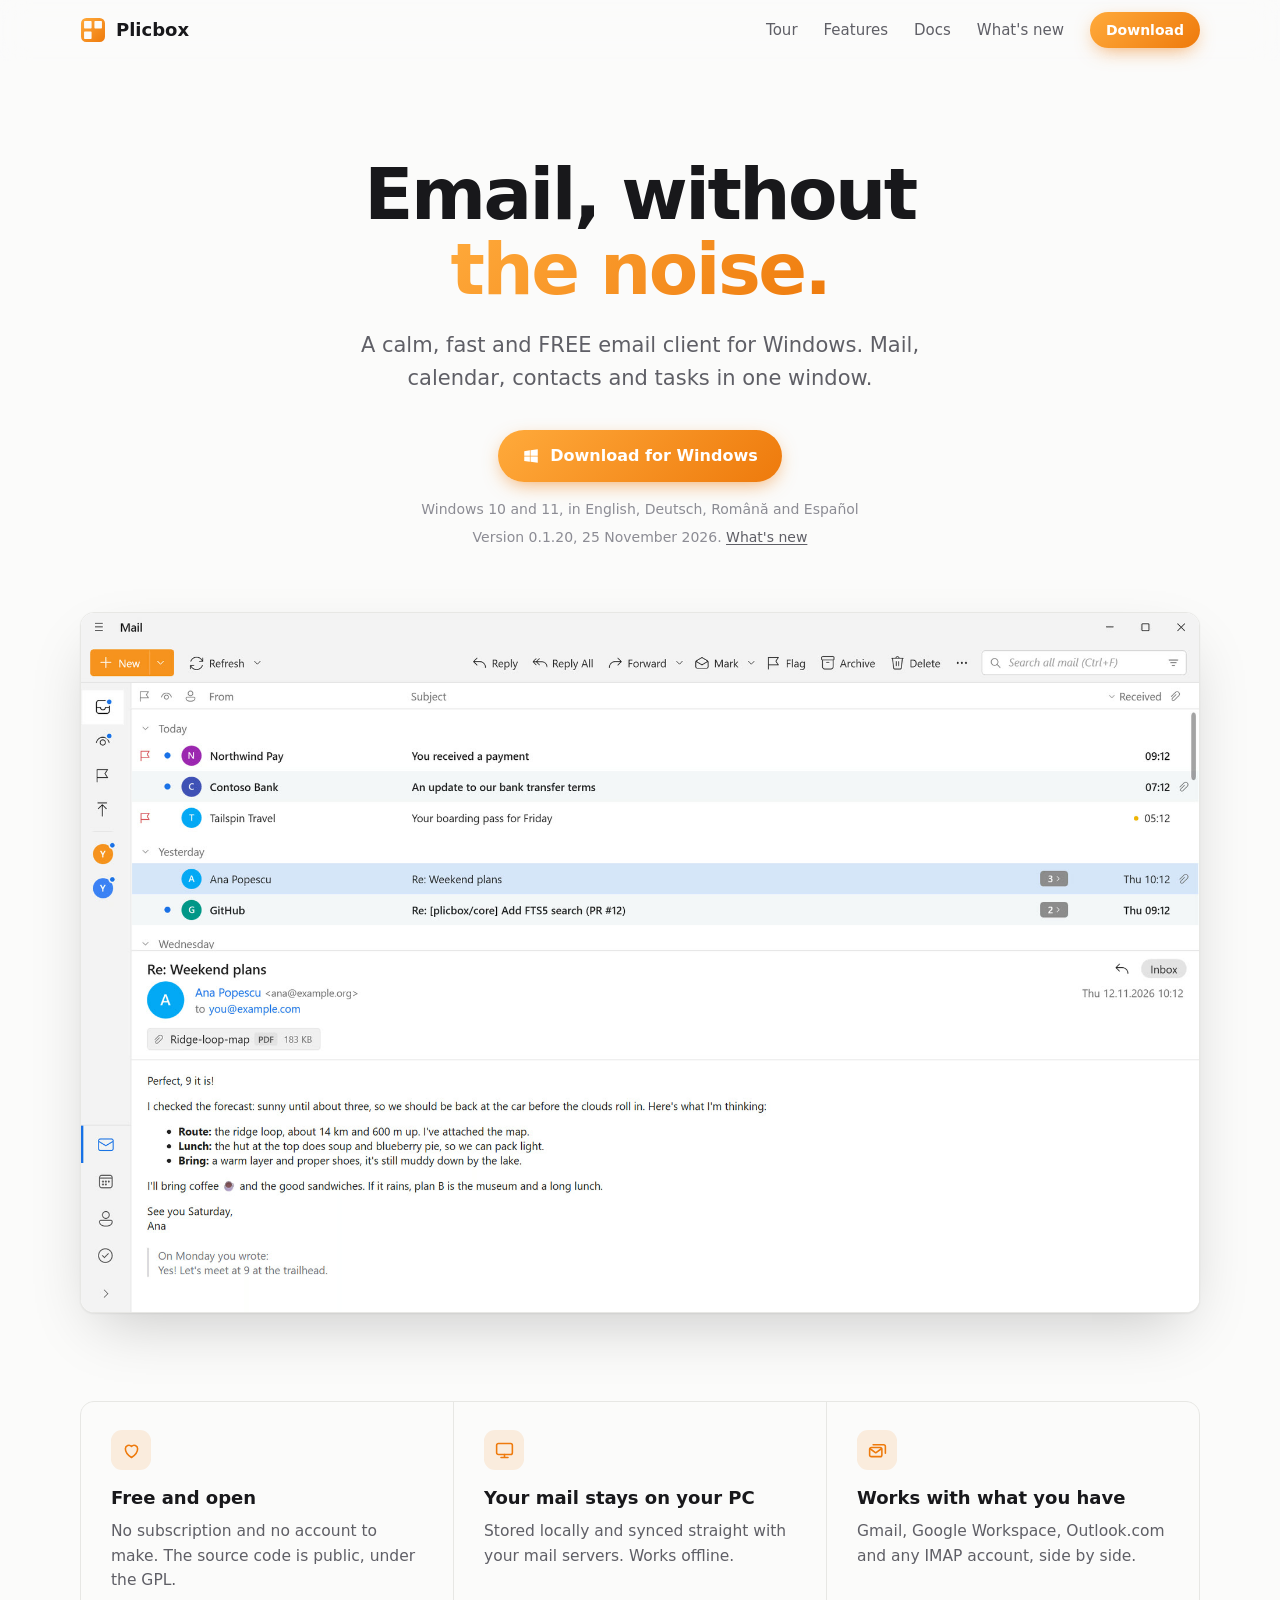
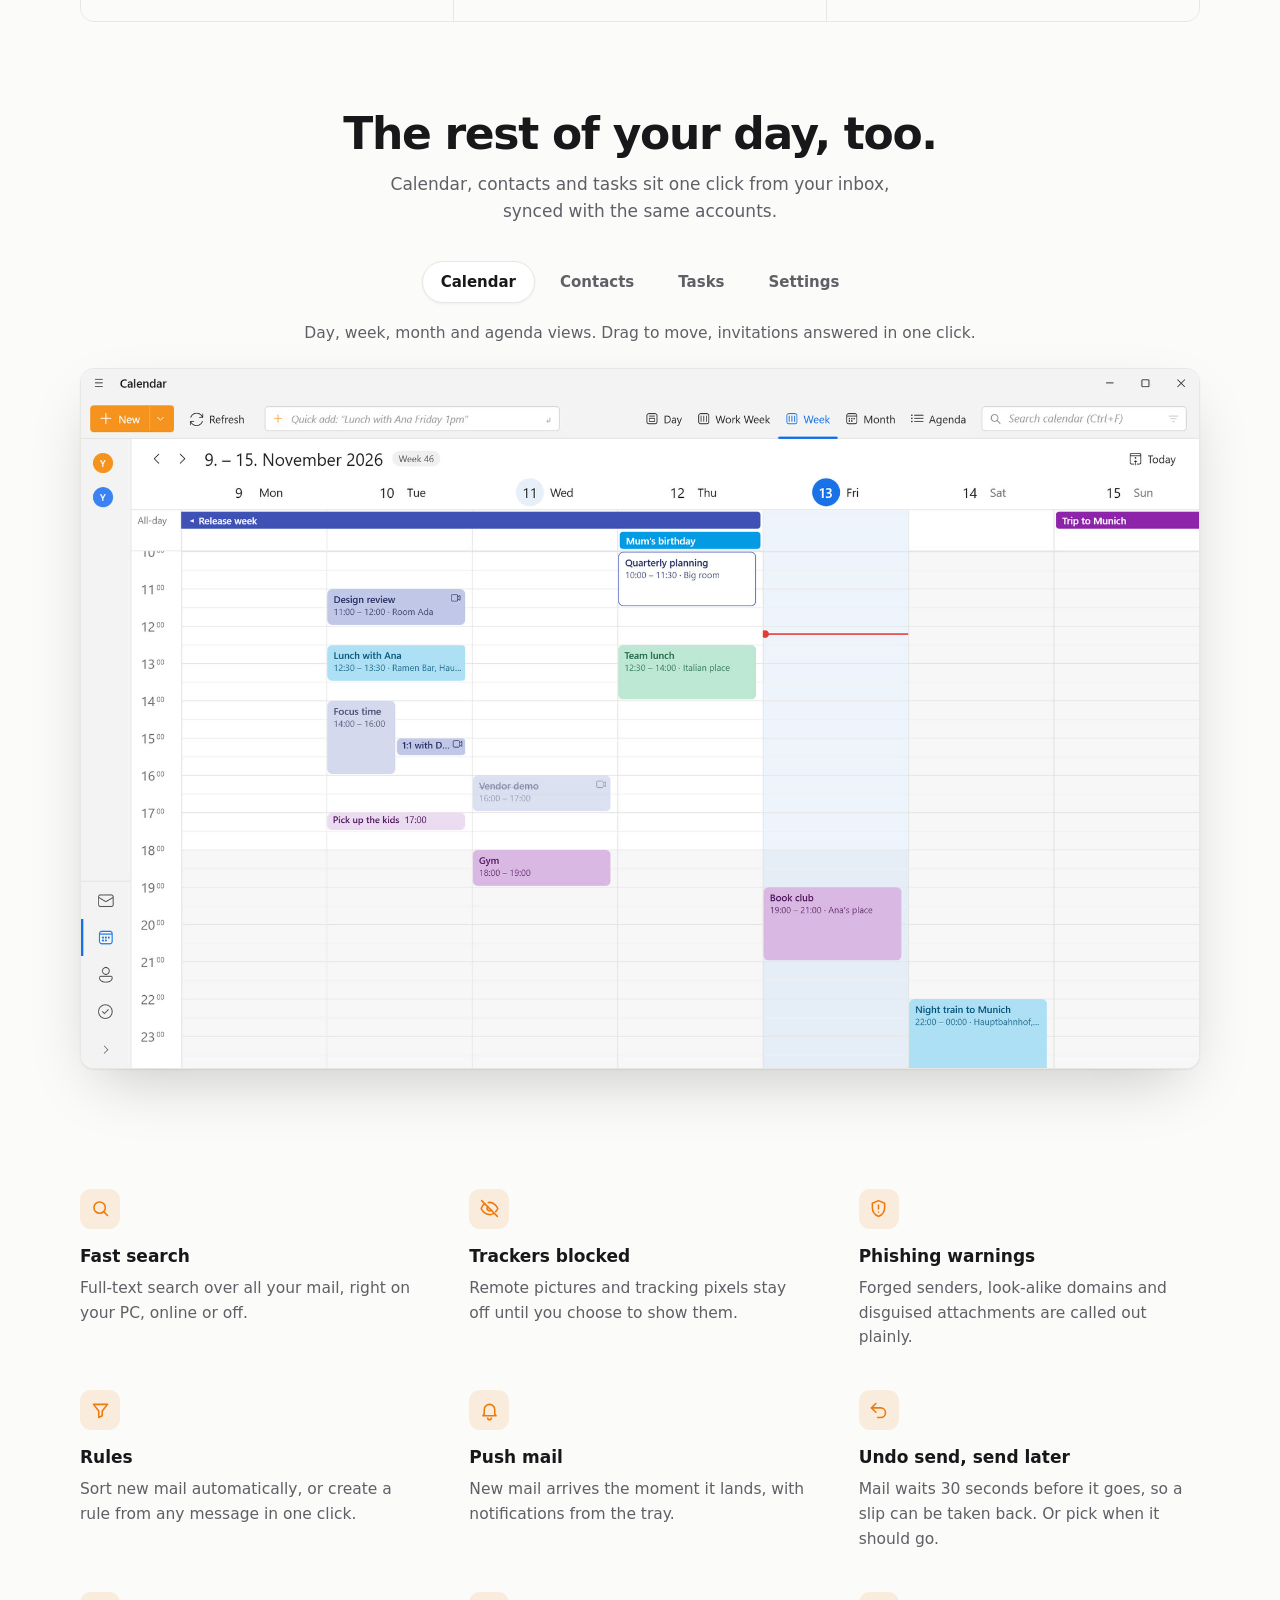
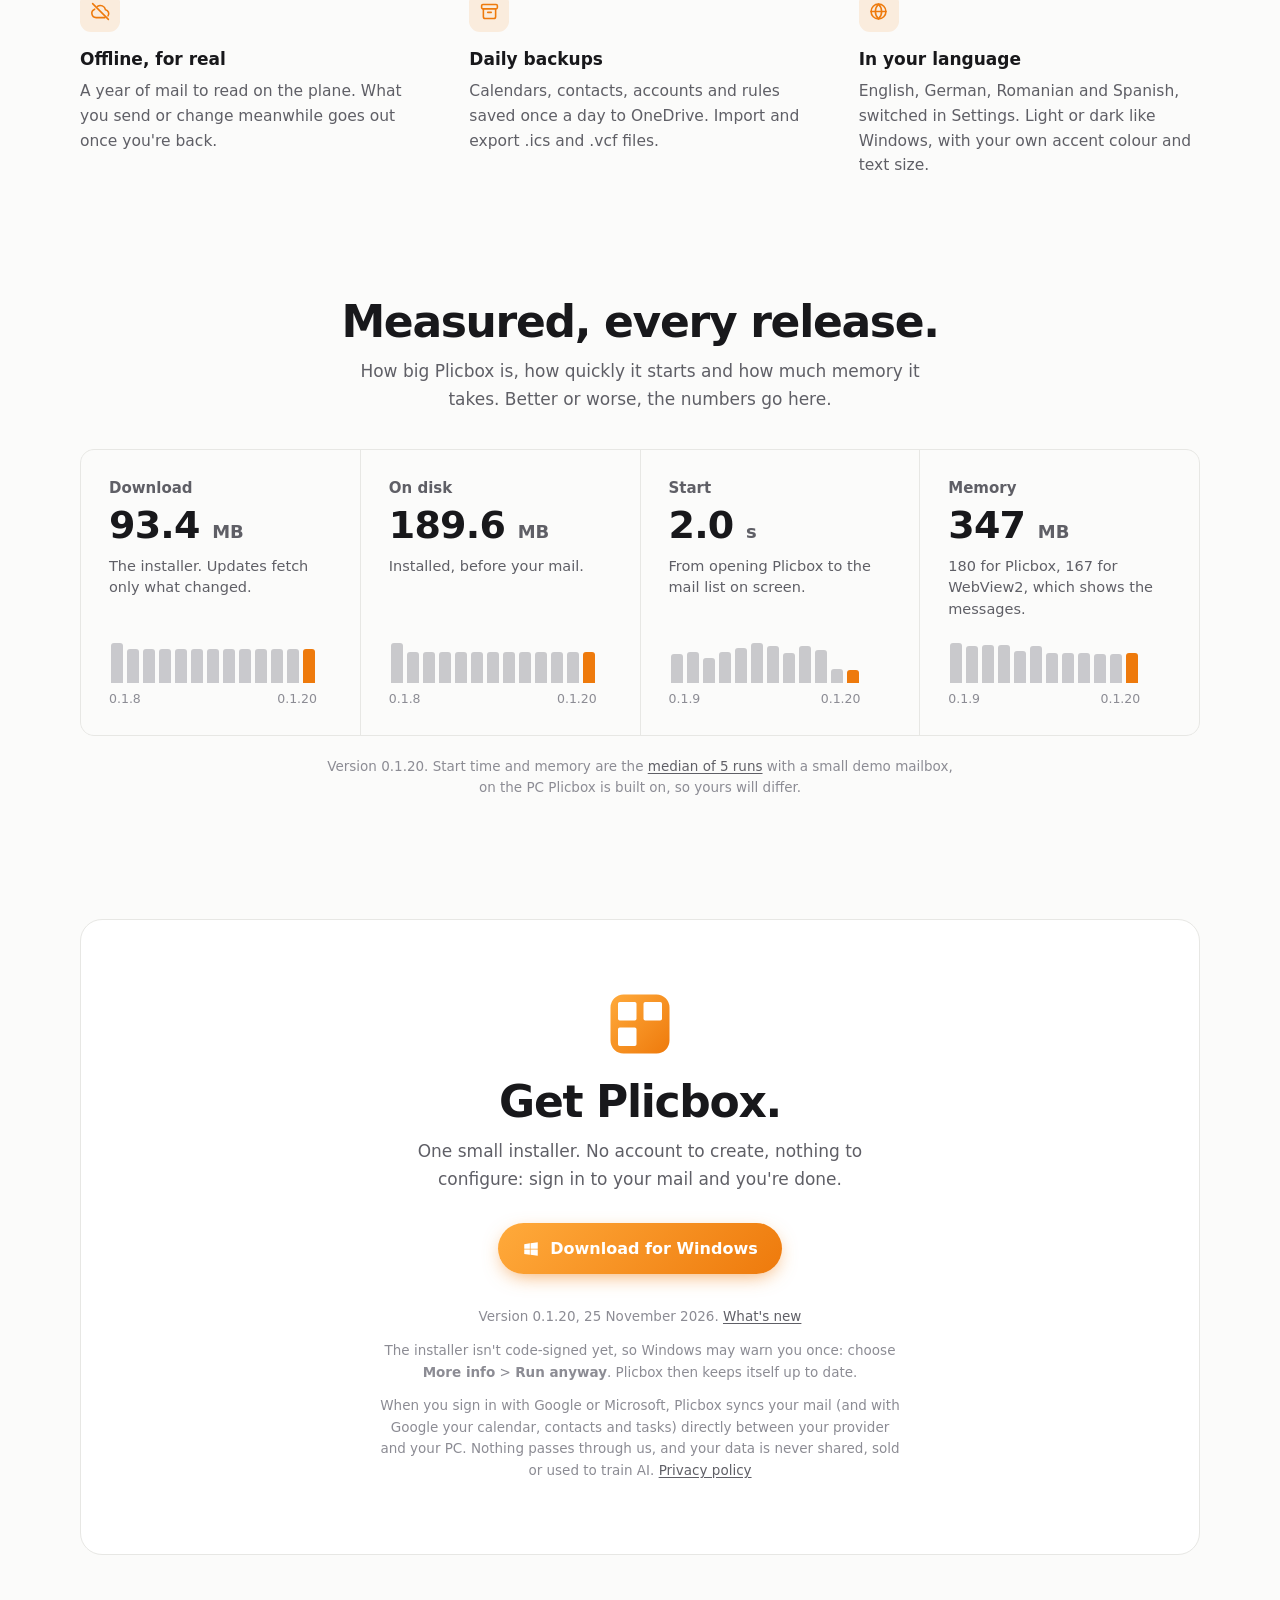
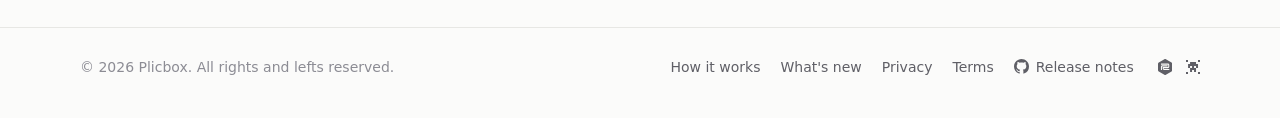
==== commit f706da00: "Arrow change" ====
--- a/site/index.html
+++ b/site/index.html
@@ -174,7 +174,7 @@
         Download for Windows
       </a>
       <p class="fine version"><!-- version -->Version 0.1.20, 25 November 2026. <a href="changes.html">What's new</a><!-- /version --></p>
-      <p class="fine">The installer isn't code-signed yet, so Windows may warn you once: choose <b>More info</b> → <b>Run anyway</b>. Plicbox then keeps itself up to date.</p>
+      <p class="fine">The installer isn't code-signed yet, so Windows may warn you once: choose <b>More info</b> &gt; <b>Run anyway</b>. Plicbox then keeps itself up to date.</p>
       <p class="fine" id="privacy">When you sign in with Google or Microsoft, Plicbox syncs your mail (and with Google your calendar, contacts and tasks) directly between
       your provider and your PC. Nothing passes through us, and your data is never shared, sold or used to train AI.
       <a href="privacy.html">Privacy policy</a></p>
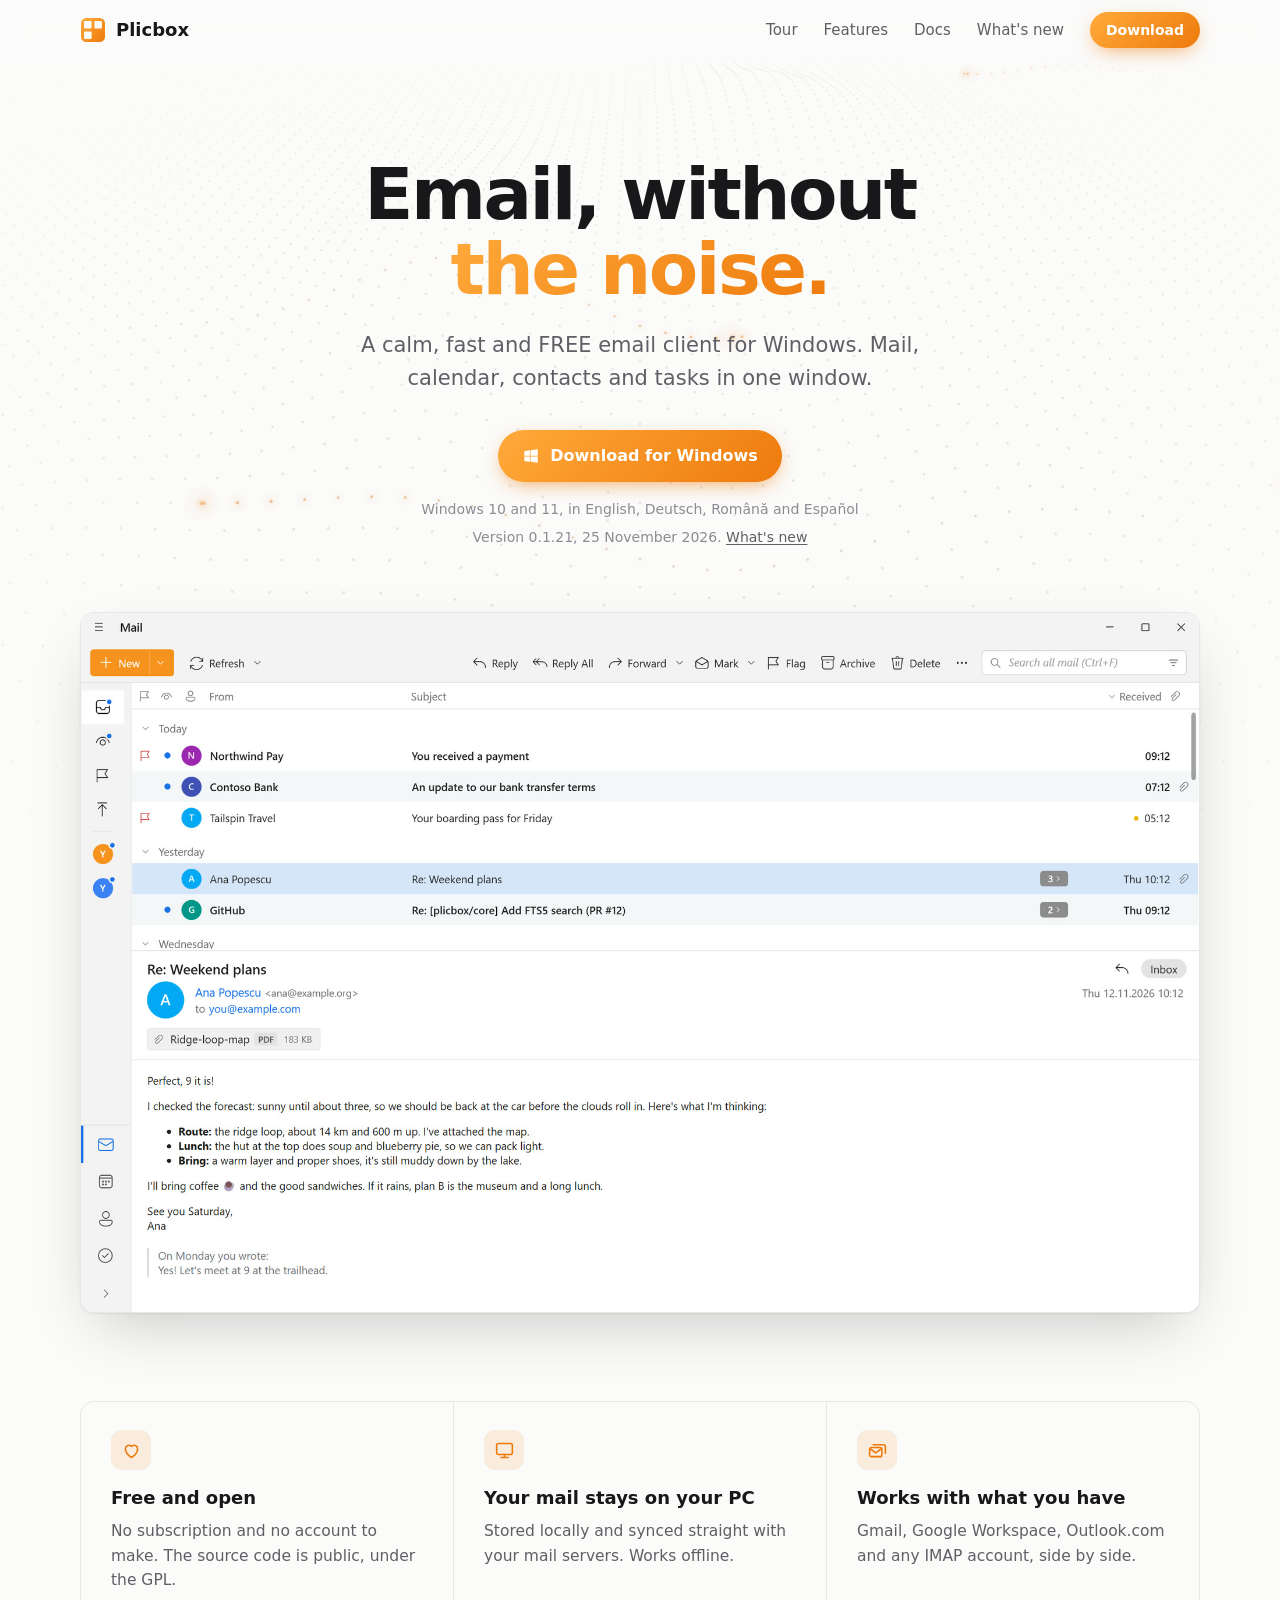
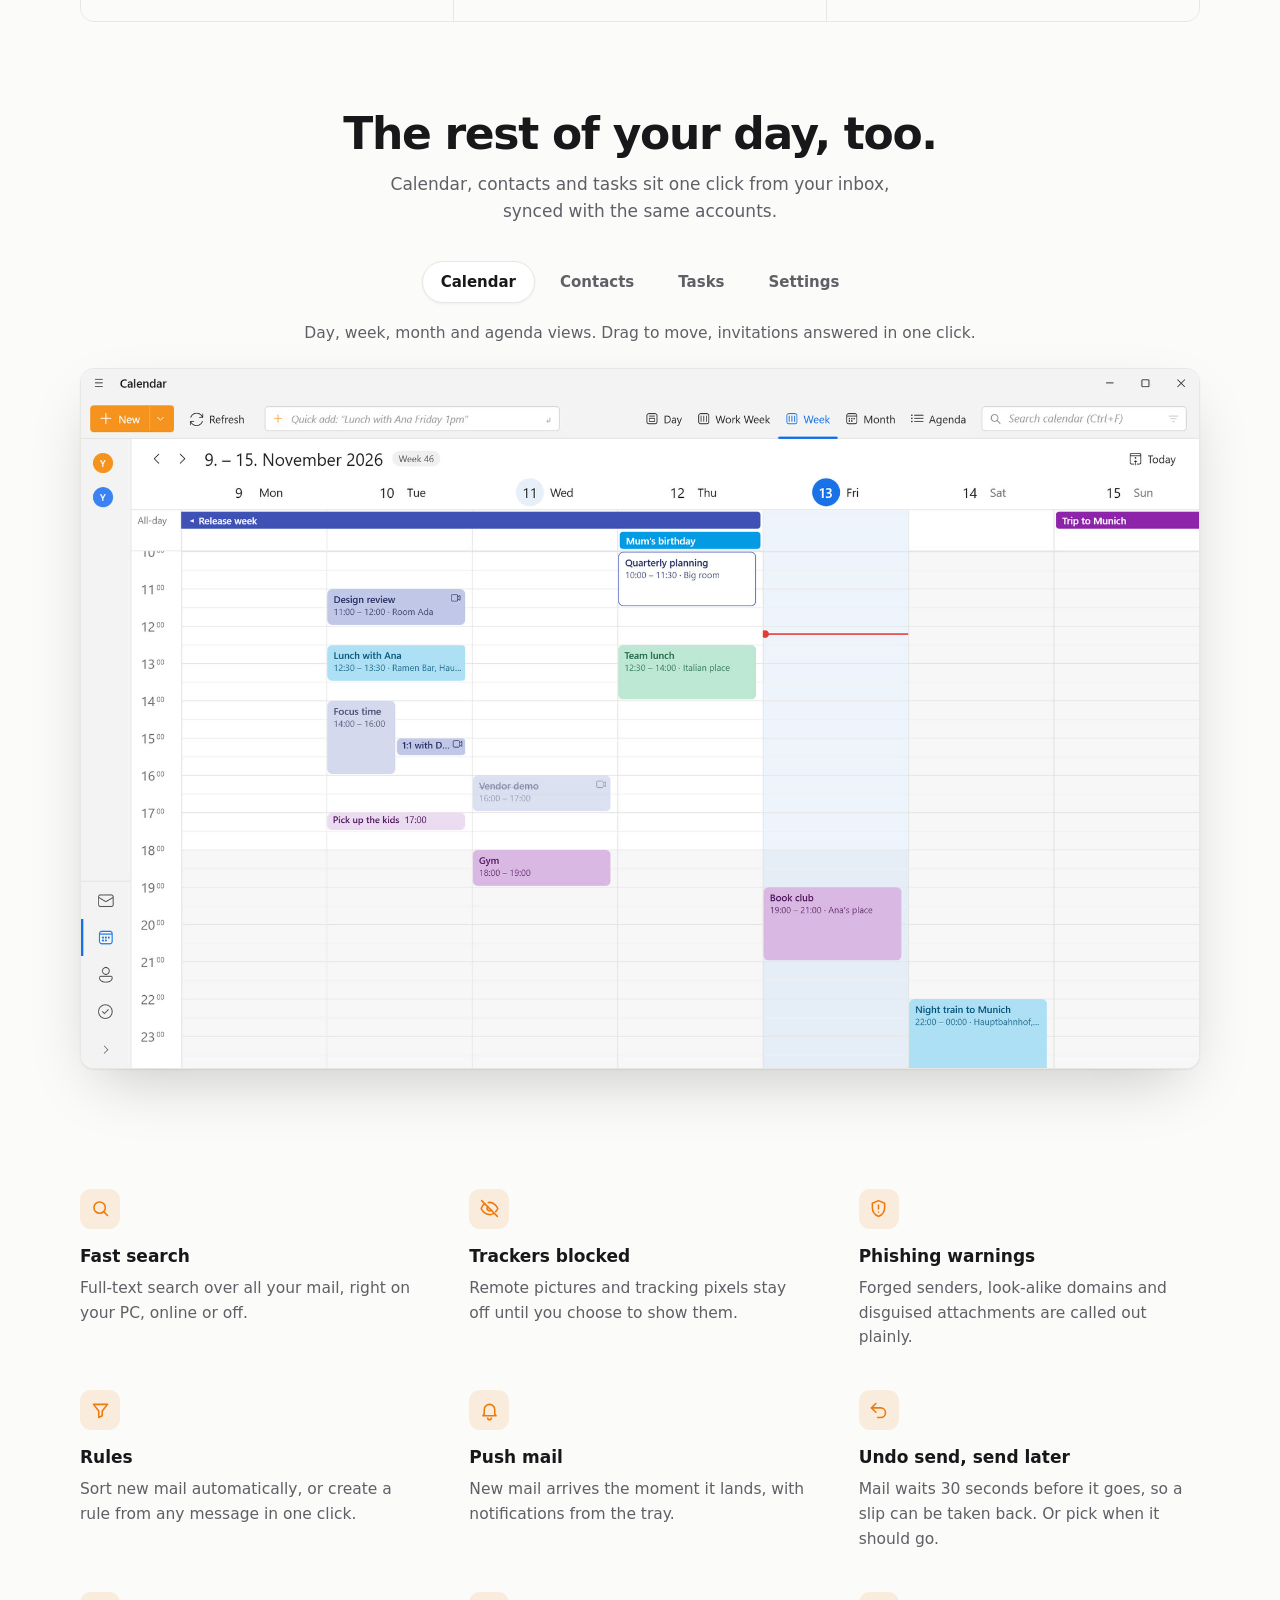
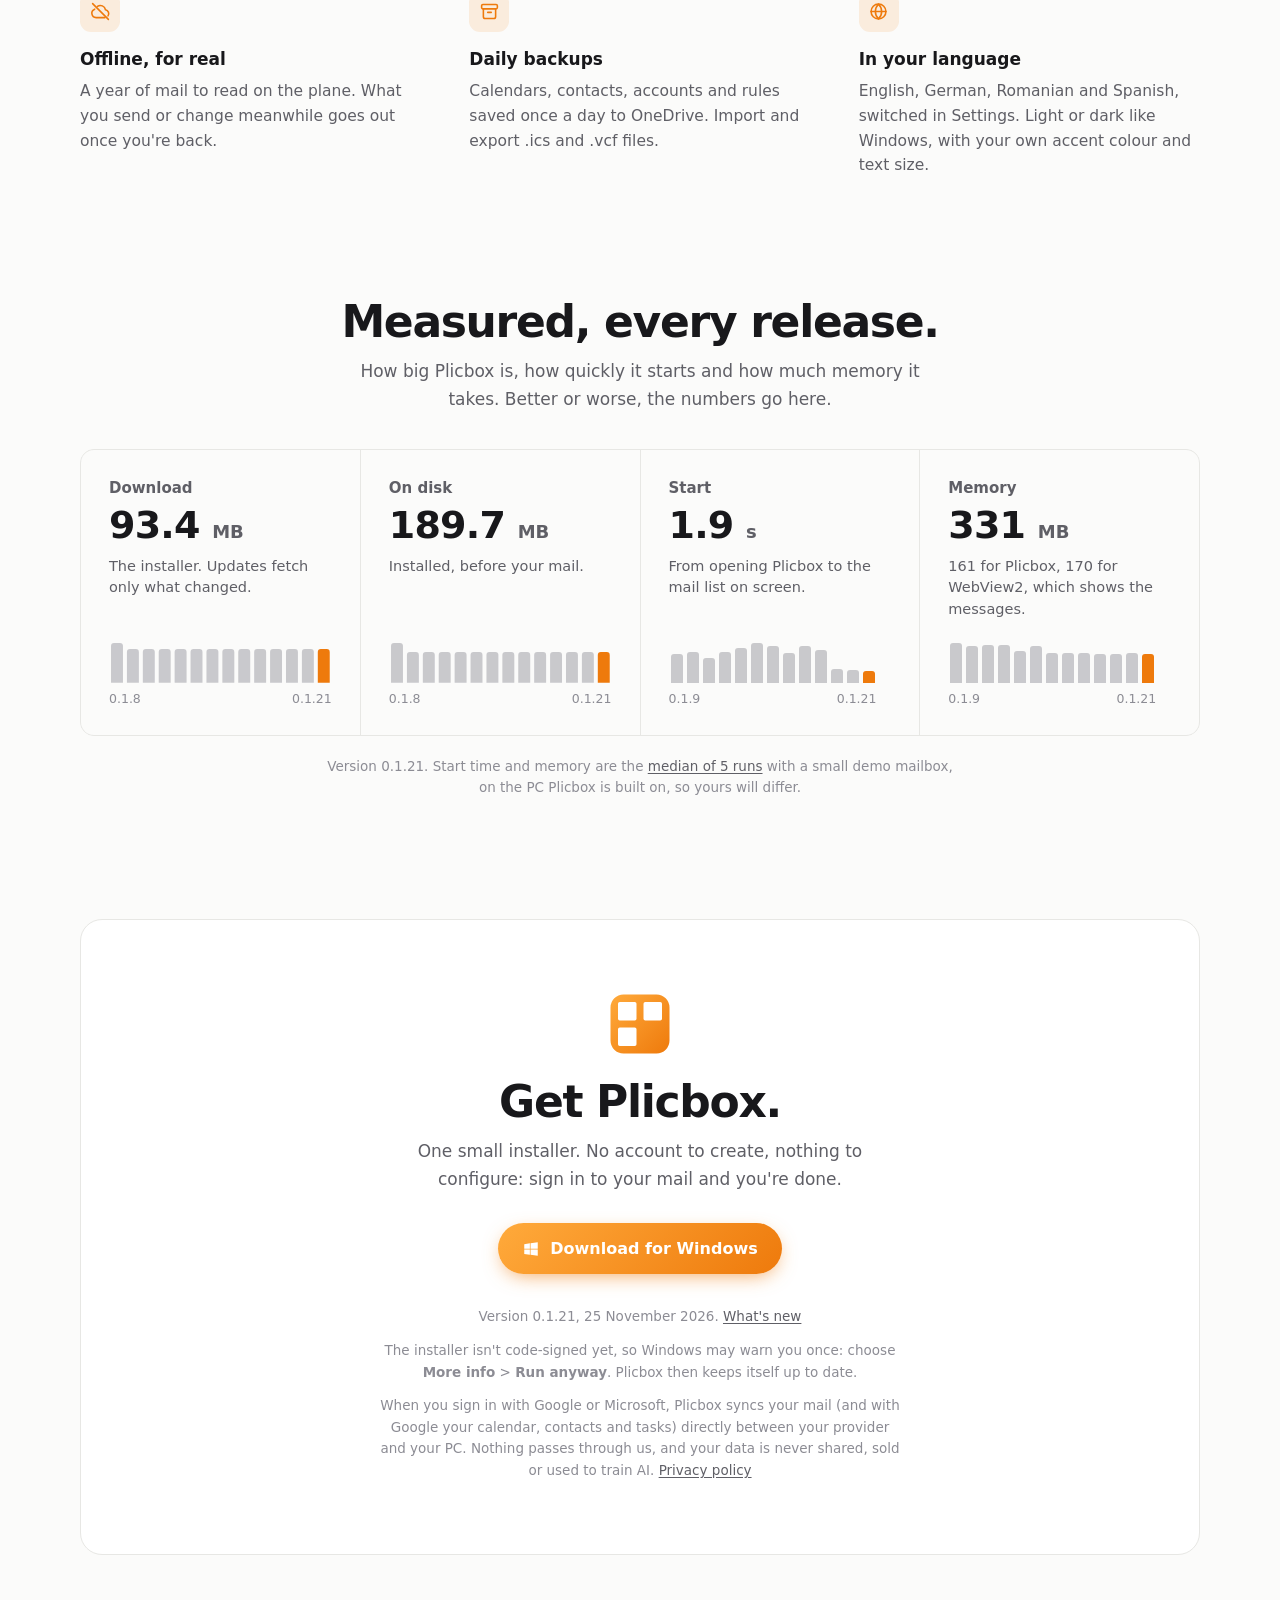
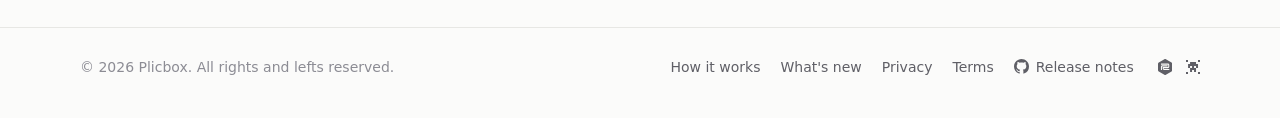
==== commit de0d9a35: "Release 0.1.21 - A message no longer goes out twice when the connection breaks while it's being sent" ====
--- a/site/index.html
+++ b/site/index.html
@@ -53,7 +53,7 @@
       </a>
       <div class="meta">Windows 10 and 11, in <span lang="en">English</span>, <span lang="de">Deutsch</span>, <span lang="ro">Română</span> and <span lang="es">Español</span></div>
       <!-- The newest version, written by site/update-versions.ps1 when a release goes out -->
-      <div class="meta version"><!-- version -->Version 0.1.20, 25 November 2026. <a href="changes.html">What's new</a><!-- /version --></div>
+      <div class="meta version"><!-- version -->Version 0.1.21, 25 November 2026. <a href="changes.html">What's new</a><!-- /version --></div>
     </section>
 
     <div class="shot hero-shot">
@@ -156,12 +156,12 @@
       <p class="sub">How big Plicbox is, how quickly it starts and how much memory it takes. Better or worse, the numbers go here.</p>
       <!-- perf: written by site/update-versions.ps1 from perf/history.csv; edits between these lines are replaced -->
       <div class="numbers">
-        <div><h3>Download</h3><p class="figure">93.4 <span>MB</span></p><p>The installer. Updates fetch only what changed.</p><svg class="columns" viewBox="0 0 208 40" width="208" height="40" role="img" aria-label="Installer size: 108.6 MB in 0.1.8, 93.4 MB in 0.1.20"><g><title>0.1.8: 108.6 MB</title><rect class="hit" x="0" width="16" height="40"/><path d="M2 40v-37q0-3 3-3h6q3 0 3 3v37z"/></g><g><title>0.1.9: 93.2 MB</title><rect class="hit" x="16" width="16" height="40"/><path d="M18 40v-31q0-3 3-3h6q3 0 3 3v31z"/></g><g><title>0.1.10: 93.2 MB</title><rect class="hit" x="32" width="16" height="40"/><path d="M34 40v-31q0-3 3-3h6q3 0 3 3v31z"/></g><g><title>0.1.11: 93.2 MB</title><rect class="hit" x="48" width="16" height="40"/><path d="M50 40v-31q0-3 3-3h6q3 0 3 3v31z"/></g><g><title>0.1.12: 93.2 MB</title><rect class="hit" x="64" width="16" height="40"/><path d="M66 40v-31q0-3 3-3h6q3 0 3 3v31z"/></g><g><title>0.1.13: 93.3 MB</title><rect class="hit" x="80" width="16" height="40"/><path d="M82 40v-31q0-3 3-3h6q3 0 3 3v31z"/></g><g><title>0.1.14: 93.3 MB</title><rect class="hit" x="96" width="16" height="40"/><path d="M98 40v-31q0-3 3-3h6q3 0 3 3v31z"/></g><g><title>0.1.15: 93.3 MB</title><rect class="hit" x="112" width="16" height="40"/><path d="M114 40v-31q0-3 3-3h6q3 0 3 3v31z"/></g><g><title>0.1.16: 93.3 MB</title><rect class="hit" x="128" width="16" height="40"/><path d="M130 40v-31q0-3 3-3h6q3 0 3 3v31z"/></g><g><title>0.1.17: 93.3 MB</title><rect class="hit" x="144" width="16" height="40"/><path d="M146 40v-31q0-3 3-3h6q3 0 3 3v31z"/></g><g><title>0.1.18: 93.4 MB</title><rect class="hit" x="160" width="16" height="40"/><path d="M162 40v-31q0-3 3-3h6q3 0 3 3v31z"/></g><g><title>0.1.19: 93.4 MB</title><rect class="hit" x="176" width="16" height="40"/><path d="M178 40v-31q0-3 3-3h6q3 0 3 3v31z"/></g><g class="now"><title>0.1.20: 93.4 MB</title><rect class="hit" x="192" width="16" height="40"/><path d="M194 40v-31q0-3 3-3h6q3 0 3 3v31z"/></g></svg><span class="range" style="width:208px"><span>0.1.8</span><span>0.1.20</span></span></div>
-        <div><h3>On disk</h3><p class="figure">189.6 <span>MB</span></p><p>Installed, before your mail.</p><svg class="columns" viewBox="0 0 208 40" width="208" height="40" role="img" aria-label="Installed size: 243 MB in 0.1.8, 189.6 MB in 0.1.20"><g><title>0.1.8: 243 MB</title><rect class="hit" x="0" width="16" height="40"/><path d="M2 40v-37q0-3 3-3h6q3 0 3 3v37z"/></g><g><title>0.1.9: 189 MB</title><rect class="hit" x="16" width="16" height="40"/><path d="M18 40v-28q0-3 3-3h6q3 0 3 3v28z"/></g><g><title>0.1.10: 189 MB</title><rect class="hit" x="32" width="16" height="40"/><path d="M34 40v-28q0-3 3-3h6q3 0 3 3v28z"/></g><g><title>0.1.11: 189.1 MB</title><rect class="hit" x="48" width="16" height="40"/><path d="M50 40v-28q0-3 3-3h6q3 0 3 3v28z"/></g><g><title>0.1.12: 189.1 MB</title><rect class="hit" x="64" width="16" height="40"/><path d="M66 40v-28q0-3 3-3h6q3 0 3 3v28z"/></g><g><title>0.1.13: 189.3 MB</title><rect class="hit" x="80" width="16" height="40"/><path d="M82 40v-28q0-3 3-3h6q3 0 3 3v28z"/></g><g><title>0.1.14: 189.3 MB</title><rect class="hit" x="96" width="16" height="40"/><path d="M98 40v-28q0-3 3-3h6q3 0 3 3v28z"/></g><g><title>0.1.15: 189.4 MB</title><rect class="hit" x="112" width="16" height="40"/><path d="M114 40v-28q0-3 3-3h6q3 0 3 3v28z"/></g><g><title>0.1.16: 189.4 MB</title><rect class="hit" x="128" width="16" height="40"/><path d="M130 40v-28q0-3 3-3h6q3 0 3 3v28z"/></g><g><title>0.1.17: 189.5 MB</title><rect class="hit" x="144" width="16" height="40"/><path d="M146 40v-28q0-3 3-3h6q3 0 3 3v28z"/></g><g><title>0.1.18: 189.5 MB</title><rect class="hit" x="160" width="16" height="40"/><path d="M162 40v-28q0-3 3-3h6q3 0 3 3v28z"/></g><g><title>0.1.19: 189.5 MB</title><rect class="hit" x="176" width="16" height="40"/><path d="M178 40v-28q0-3 3-3h6q3 0 3 3v28z"/></g><g class="now"><title>0.1.20: 189.6 MB</title><rect class="hit" x="192" width="16" height="40"/><path d="M194 40v-28q0-3 3-3h6q3 0 3 3v28z"/></g></svg><span class="range" style="width:208px"><span>0.1.8</span><span>0.1.20</span></span></div>
-        <div><h3>Start</h3><p class="figure">2.0 <span>s</span></p><p>From opening Plicbox to the mail list on screen.</p><svg class="columns" viewBox="0 0 192 40" width="192" height="40" role="img" aria-label="Start time: 4.8 s in 0.1.9, 2.0 s in 0.1.20"><g><title>0.1.9: 4.8 s</title><rect class="hit" x="0" width="16" height="40"/><path d="M2 40v-26q0-3 3-3h6q3 0 3 3v26z"/></g><g><title>0.1.10: 5.1 s</title><rect class="hit" x="16" width="16" height="40"/><path d="M18 40v-28q0-3 3-3h6q3 0 3 3v28z"/></g><g><title>0.1.11: 4.1 s</title><rect class="hit" x="32" width="16" height="40"/><path d="M34 40v-22q0-3 3-3h6q3 0 3 3v22z"/></g><g><title>0.1.12: 5.0 s</title><rect class="hit" x="48" width="16" height="40"/><path d="M50 40v-28q0-3 3-3h6q3 0 3 3v28z"/></g><g><title>0.1.13: 5.7 s</title><rect class="hit" x="64" width="16" height="40"/><path d="M66 40v-32q0-3 3-3h6q3 0 3 3v32z"/></g><g><title>0.1.14: 6.5 s</title><rect class="hit" x="80" width="16" height="40"/><path d="M82 40v-37q0-3 3-3h6q3 0 3 3v37z"/></g><g><title>0.1.15: 6.0 s</title><rect class="hit" x="96" width="16" height="40"/><path d="M98 40v-34q0-3 3-3h6q3 0 3 3v34z"/></g><g><title>0.1.16: 4.9 s</title><rect class="hit" x="112" width="16" height="40"/><path d="M114 40v-27q0-3 3-3h6q3 0 3 3v27z"/></g><g><title>0.1.17: 6.0 s</title><rect class="hit" x="128" width="16" height="40"/><path d="M130 40v-34q0-3 3-3h6q3 0 3 3v34z"/></g><g><title>0.1.18: 5.3 s</title><rect class="hit" x="144" width="16" height="40"/><path d="M146 40v-30q0-3 3-3h6q3 0 3 3v30z"/></g><g><title>0.1.19: 2.3 s</title><rect class="hit" x="160" width="16" height="40"/><path d="M162 40v-11q0-3 3-3h6q3 0 3 3v11z"/></g><g class="now"><title>0.1.20: 2.0 s</title><rect class="hit" x="176" width="16" height="40"/><path d="M178 40v-10q0-3 3-3h6q3 0 3 3v10z"/></g></svg><span class="range" style="width:192px"><span>0.1.9</span><span>0.1.20</span></span></div>
-        <div><h3>Memory</h3><p class="figure">347 <span>MB</span></p><p>180 for Plicbox, 167 for WebView2, which shows the messages.</p><svg class="columns" viewBox="0 0 192 40" width="192" height="40" role="img" aria-label="Memory: 459 MB in 0.1.9, 347 MB in 0.1.20"><g><title>0.1.9: 459 MB</title><rect class="hit" x="0" width="16" height="40"/><path d="M2 40v-37q0-3 3-3h6q3 0 3 3v37z"/></g><g><title>0.1.10: 423 MB</title><rect class="hit" x="16" width="16" height="40"/><path d="M18 40v-34q0-3 3-3h6q3 0 3 3v34z"/></g><g><title>0.1.11: 431 MB</title><rect class="hit" x="32" width="16" height="40"/><path d="M34 40v-35q0-3 3-3h6q3 0 3 3v35z"/></g><g><title>0.1.12: 440 MB</title><rect class="hit" x="48" width="16" height="40"/><path d="M50 40v-35q0-3 3-3h6q3 0 3 3v35z"/></g><g><title>0.1.13: 372 MB</title><rect class="hit" x="64" width="16" height="40"/><path d="M66 40v-29q0-3 3-3h6q3 0 3 3v29z"/></g><g><title>0.1.14: 423 MB</title><rect class="hit" x="80" width="16" height="40"/><path d="M82 40v-34q0-3 3-3h6q3 0 3 3v34z"/></g><g><title>0.1.15: 342 MB</title><rect class="hit" x="96" width="16" height="40"/><path d="M98 40v-27q0-3 3-3h6q3 0 3 3v27z"/></g><g><title>0.1.16: 340 MB</title><rect class="hit" x="112" width="16" height="40"/><path d="M114 40v-27q0-3 3-3h6q3 0 3 3v27z"/></g><g><title>0.1.17: 341 MB</title><rect class="hit" x="128" width="16" height="40"/><path d="M130 40v-27q0-3 3-3h6q3 0 3 3v27z"/></g><g><title>0.1.18: 328 MB</title><rect class="hit" x="144" width="16" height="40"/><path d="M146 40v-26q0-3 3-3h6q3 0 3 3v26z"/></g><g><title>0.1.19: 336 MB</title><rect class="hit" x="160" width="16" height="40"/><path d="M162 40v-26q0-3 3-3h6q3 0 3 3v26z"/></g><g class="now"><title>0.1.20: 347 MB</title><rect class="hit" x="176" width="16" height="40"/><path d="M178 40v-27q0-3 3-3h6q3 0 3 3v27z"/></g></svg><span class="range" style="width:192px"><span>0.1.9</span><span>0.1.20</span></span></div>
+        <div><h3>Download</h3><p class="figure">93.4 <span>MB</span></p><p>The installer. Updates fetch only what changed.</p><svg class="columns" viewBox="0 0 224 40" width="224" height="40" role="img" aria-label="Installer size: 108.6 MB in 0.1.8, 93.4 MB in 0.1.21"><g><title>0.1.8: 108.6 MB</title><rect class="hit" x="0" width="16" height="40"/><path d="M2 40v-37q0-3 3-3h6q3 0 3 3v37z"/></g><g><title>0.1.9: 93.2 MB</title><rect class="hit" x="16" width="16" height="40"/><path d="M18 40v-31q0-3 3-3h6q3 0 3 3v31z"/></g><g><title>0.1.10: 93.2 MB</title><rect class="hit" x="32" width="16" height="40"/><path d="M34 40v-31q0-3 3-3h6q3 0 3 3v31z"/></g><g><title>0.1.11: 93.2 MB</title><rect class="hit" x="48" width="16" height="40"/><path d="M50 40v-31q0-3 3-3h6q3 0 3 3v31z"/></g><g><title>0.1.12: 93.2 MB</title><rect class="hit" x="64" width="16" height="40"/><path d="M66 40v-31q0-3 3-3h6q3 0 3 3v31z"/></g><g><title>0.1.13: 93.3 MB</title><rect class="hit" x="80" width="16" height="40"/><path d="M82 40v-31q0-3 3-3h6q3 0 3 3v31z"/></g><g><title>0.1.14: 93.3 MB</title><rect class="hit" x="96" width="16" height="40"/><path d="M98 40v-31q0-3 3-3h6q3 0 3 3v31z"/></g><g><title>0.1.15: 93.3 MB</title><rect class="hit" x="112" width="16" height="40"/><path d="M114 40v-31q0-3 3-3h6q3 0 3 3v31z"/></g><g><title>0.1.16: 93.3 MB</title><rect class="hit" x="128" width="16" height="40"/><path d="M130 40v-31q0-3 3-3h6q3 0 3 3v31z"/></g><g><title>0.1.17: 93.3 MB</title><rect class="hit" x="144" width="16" height="40"/><path d="M146 40v-31q0-3 3-3h6q3 0 3 3v31z"/></g><g><title>0.1.18: 93.4 MB</title><rect class="hit" x="160" width="16" height="40"/><path d="M162 40v-31q0-3 3-3h6q3 0 3 3v31z"/></g><g><title>0.1.19: 93.4 MB</title><rect class="hit" x="176" width="16" height="40"/><path d="M178 40v-31q0-3 3-3h6q3 0 3 3v31z"/></g><g><title>0.1.20: 93.4 MB</title><rect class="hit" x="192" width="16" height="40"/><path d="M194 40v-31q0-3 3-3h6q3 0 3 3v31z"/></g><g class="now"><title>0.1.21: 93.4 MB</title><rect class="hit" x="208" width="16" height="40"/><path d="M210 40v-31q0-3 3-3h6q3 0 3 3v31z"/></g></svg><span class="range" style="width:224px"><span>0.1.8</span><span>0.1.21</span></span></div>
+        <div><h3>On disk</h3><p class="figure">189.7 <span>MB</span></p><p>Installed, before your mail.</p><svg class="columns" viewBox="0 0 224 40" width="224" height="40" role="img" aria-label="Installed size: 243 MB in 0.1.8, 189.7 MB in 0.1.21"><g><title>0.1.8: 243 MB</title><rect class="hit" x="0" width="16" height="40"/><path d="M2 40v-37q0-3 3-3h6q3 0 3 3v37z"/></g><g><title>0.1.9: 189 MB</title><rect class="hit" x="16" width="16" height="40"/><path d="M18 40v-28q0-3 3-3h6q3 0 3 3v28z"/></g><g><title>0.1.10: 189 MB</title><rect class="hit" x="32" width="16" height="40"/><path d="M34 40v-28q0-3 3-3h6q3 0 3 3v28z"/></g><g><title>0.1.11: 189.1 MB</title><rect class="hit" x="48" width="16" height="40"/><path d="M50 40v-28q0-3 3-3h6q3 0 3 3v28z"/></g><g><title>0.1.12: 189.1 MB</title><rect class="hit" x="64" width="16" height="40"/><path d="M66 40v-28q0-3 3-3h6q3 0 3 3v28z"/></g><g><title>0.1.13: 189.3 MB</title><rect class="hit" x="80" width="16" height="40"/><path d="M82 40v-28q0-3 3-3h6q3 0 3 3v28z"/></g><g><title>0.1.14: 189.3 MB</title><rect class="hit" x="96" width="16" height="40"/><path d="M98 40v-28q0-3 3-3h6q3 0 3 3v28z"/></g><g><title>0.1.15: 189.4 MB</title><rect class="hit" x="112" width="16" height="40"/><path d="M114 40v-28q0-3 3-3h6q3 0 3 3v28z"/></g><g><title>0.1.16: 189.4 MB</title><rect class="hit" x="128" width="16" height="40"/><path d="M130 40v-28q0-3 3-3h6q3 0 3 3v28z"/></g><g><title>0.1.17: 189.5 MB</title><rect class="hit" x="144" width="16" height="40"/><path d="M146 40v-28q0-3 3-3h6q3 0 3 3v28z"/></g><g><title>0.1.18: 189.5 MB</title><rect class="hit" x="160" width="16" height="40"/><path d="M162 40v-28q0-3 3-3h6q3 0 3 3v28z"/></g><g><title>0.1.19: 189.5 MB</title><rect class="hit" x="176" width="16" height="40"/><path d="M178 40v-28q0-3 3-3h6q3 0 3 3v28z"/></g><g><title>0.1.20: 189.6 MB</title><rect class="hit" x="192" width="16" height="40"/><path d="M194 40v-28q0-3 3-3h6q3 0 3 3v28z"/></g><g class="now"><title>0.1.21: 189.7 MB</title><rect class="hit" x="208" width="16" height="40"/><path d="M210 40v-28q0-3 3-3h6q3 0 3 3v28z"/></g></svg><span class="range" style="width:224px"><span>0.1.8</span><span>0.1.21</span></span></div>
+        <div><h3>Start</h3><p class="figure">1.9 <span>s</span></p><p>From opening Plicbox to the mail list on screen.</p><svg class="columns" viewBox="0 0 208 40" width="208" height="40" role="img" aria-label="Start time: 4.8 s in 0.1.9, 1.9 s in 0.1.21"><g><title>0.1.9: 4.8 s</title><rect class="hit" x="0" width="16" height="40"/><path d="M2 40v-26q0-3 3-3h6q3 0 3 3v26z"/></g><g><title>0.1.10: 5.1 s</title><rect class="hit" x="16" width="16" height="40"/><path d="M18 40v-28q0-3 3-3h6q3 0 3 3v28z"/></g><g><title>0.1.11: 4.1 s</title><rect class="hit" x="32" width="16" height="40"/><path d="M34 40v-22q0-3 3-3h6q3 0 3 3v22z"/></g><g><title>0.1.12: 5.0 s</title><rect class="hit" x="48" width="16" height="40"/><path d="M50 40v-28q0-3 3-3h6q3 0 3 3v28z"/></g><g><title>0.1.13: 5.7 s</title><rect class="hit" x="64" width="16" height="40"/><path d="M66 40v-32q0-3 3-3h6q3 0 3 3v32z"/></g><g><title>0.1.14: 6.5 s</title><rect class="hit" x="80" width="16" height="40"/><path d="M82 40v-37q0-3 3-3h6q3 0 3 3v37z"/></g><g><title>0.1.15: 6.0 s</title><rect class="hit" x="96" width="16" height="40"/><path d="M98 40v-34q0-3 3-3h6q3 0 3 3v34z"/></g><g><title>0.1.16: 4.9 s</title><rect class="hit" x="112" width="16" height="40"/><path d="M114 40v-27q0-3 3-3h6q3 0 3 3v27z"/></g><g><title>0.1.17: 6.0 s</title><rect class="hit" x="128" width="16" height="40"/><path d="M130 40v-34q0-3 3-3h6q3 0 3 3v34z"/></g><g><title>0.1.18: 5.3 s</title><rect class="hit" x="144" width="16" height="40"/><path d="M146 40v-30q0-3 3-3h6q3 0 3 3v30z"/></g><g><title>0.1.19: 2.3 s</title><rect class="hit" x="160" width="16" height="40"/><path d="M162 40v-11q0-3 3-3h6q3 0 3 3v11z"/></g><g><title>0.1.20: 2.0 s</title><rect class="hit" x="176" width="16" height="40"/><path d="M178 40v-10q0-3 3-3h6q3 0 3 3v10z"/></g><g class="now"><title>0.1.21: 1.9 s</title><rect class="hit" x="192" width="16" height="40"/><path d="M194 40v-9q0-3 3-3h6q3 0 3 3v9z"/></g></svg><span class="range" style="width:208px"><span>0.1.9</span><span>0.1.21</span></span></div>
+        <div><h3>Memory</h3><p class="figure">331 <span>MB</span></p><p>161 for Plicbox, 170 for WebView2, which shows the messages.</p><svg class="columns" viewBox="0 0 208 40" width="208" height="40" role="img" aria-label="Memory: 459 MB in 0.1.9, 331 MB in 0.1.21"><g><title>0.1.9: 459 MB</title><rect class="hit" x="0" width="16" height="40"/><path d="M2 40v-37q0-3 3-3h6q3 0 3 3v37z"/></g><g><title>0.1.10: 423 MB</title><rect class="hit" x="16" width="16" height="40"/><path d="M18 40v-34q0-3 3-3h6q3 0 3 3v34z"/></g><g><title>0.1.11: 431 MB</title><rect class="hit" x="32" width="16" height="40"/><path d="M34 40v-35q0-3 3-3h6q3 0 3 3v35z"/></g><g><title>0.1.12: 440 MB</title><rect class="hit" x="48" width="16" height="40"/><path d="M50 40v-35q0-3 3-3h6q3 0 3 3v35z"/></g><g><title>0.1.13: 372 MB</title><rect class="hit" x="64" width="16" height="40"/><path d="M66 40v-29q0-3 3-3h6q3 0 3 3v29z"/></g><g><title>0.1.14: 423 MB</title><rect class="hit" x="80" width="16" height="40"/><path d="M82 40v-34q0-3 3-3h6q3 0 3 3v34z"/></g><g><title>0.1.15: 342 MB</title><rect class="hit" x="96" width="16" height="40"/><path d="M98 40v-27q0-3 3-3h6q3 0 3 3v27z"/></g><g><title>0.1.16: 340 MB</title><rect class="hit" x="112" width="16" height="40"/><path d="M114 40v-27q0-3 3-3h6q3 0 3 3v27z"/></g><g><title>0.1.17: 341 MB</title><rect class="hit" x="128" width="16" height="40"/><path d="M130 40v-27q0-3 3-3h6q3 0 3 3v27z"/></g><g><title>0.1.18: 328 MB</title><rect class="hit" x="144" width="16" height="40"/><path d="M146 40v-26q0-3 3-3h6q3 0 3 3v26z"/></g><g><title>0.1.19: 336 MB</title><rect class="hit" x="160" width="16" height="40"/><path d="M162 40v-26q0-3 3-3h6q3 0 3 3v26z"/></g><g><title>0.1.20: 347 MB</title><rect class="hit" x="176" width="16" height="40"/><path d="M178 40v-27q0-3 3-3h6q3 0 3 3v27z"/></g><g class="now"><title>0.1.21: 331 MB</title><rect class="hit" x="192" width="16" height="40"/><path d="M194 40v-26q0-3 3-3h6q3 0 3 3v26z"/></g></svg><span class="range" style="width:208px"><span>0.1.9</span><span>0.1.21</span></span></div>
       </div>
-      <p class="fine">Version 0.1.20. Start time and memory are the <a href="https://github.com/bogdanspn/plicbox/tree/main/perf">median of 5 runs</a> with a small demo mailbox, on the PC Plicbox is built on, so yours will differ.</p>
+      <p class="fine">Version 0.1.21. Start time and memory are the <a href="https://github.com/bogdanspn/plicbox/tree/main/perf">median of 5 runs</a> with a small demo mailbox, on the PC Plicbox is built on, so yours will differ.</p>
       <!-- /perf -->
     </section>
 
@@ -173,7 +173,7 @@
         <svg viewBox="0 0 24 24" fill="currentColor" aria-hidden="true"><path d="M3 5.5 10.5 4.4v7.1H3zm0 13 7.5 1.1v-7H3zm8.4 1.2L21 21v-8.5h-9.6zm0-15.4v7.2H21V3z"/></svg>
         Download for Windows
       </a>
-      <p class="fine version"><!-- version -->Version 0.1.20, 25 November 2026. <a href="changes.html">What's new</a><!-- /version --></p>
+      <p class="fine version"><!-- version -->Version 0.1.21, 25 November 2026. <a href="changes.html">What's new</a><!-- /version --></p>
       <p class="fine">The installer isn't code-signed yet, so Windows may warn you once: choose <b>More info</b> &gt; <b>Run anyway</b>. Plicbox then keeps itself up to date.</p>
       <p class="fine" id="privacy">When you sign in with Google or Microsoft, Plicbox syncs your mail (and with Google your calendar, contacts and tasks) directly between
       your provider and your PC. Nothing passes through us, and your data is never shared, sold or used to train AI.
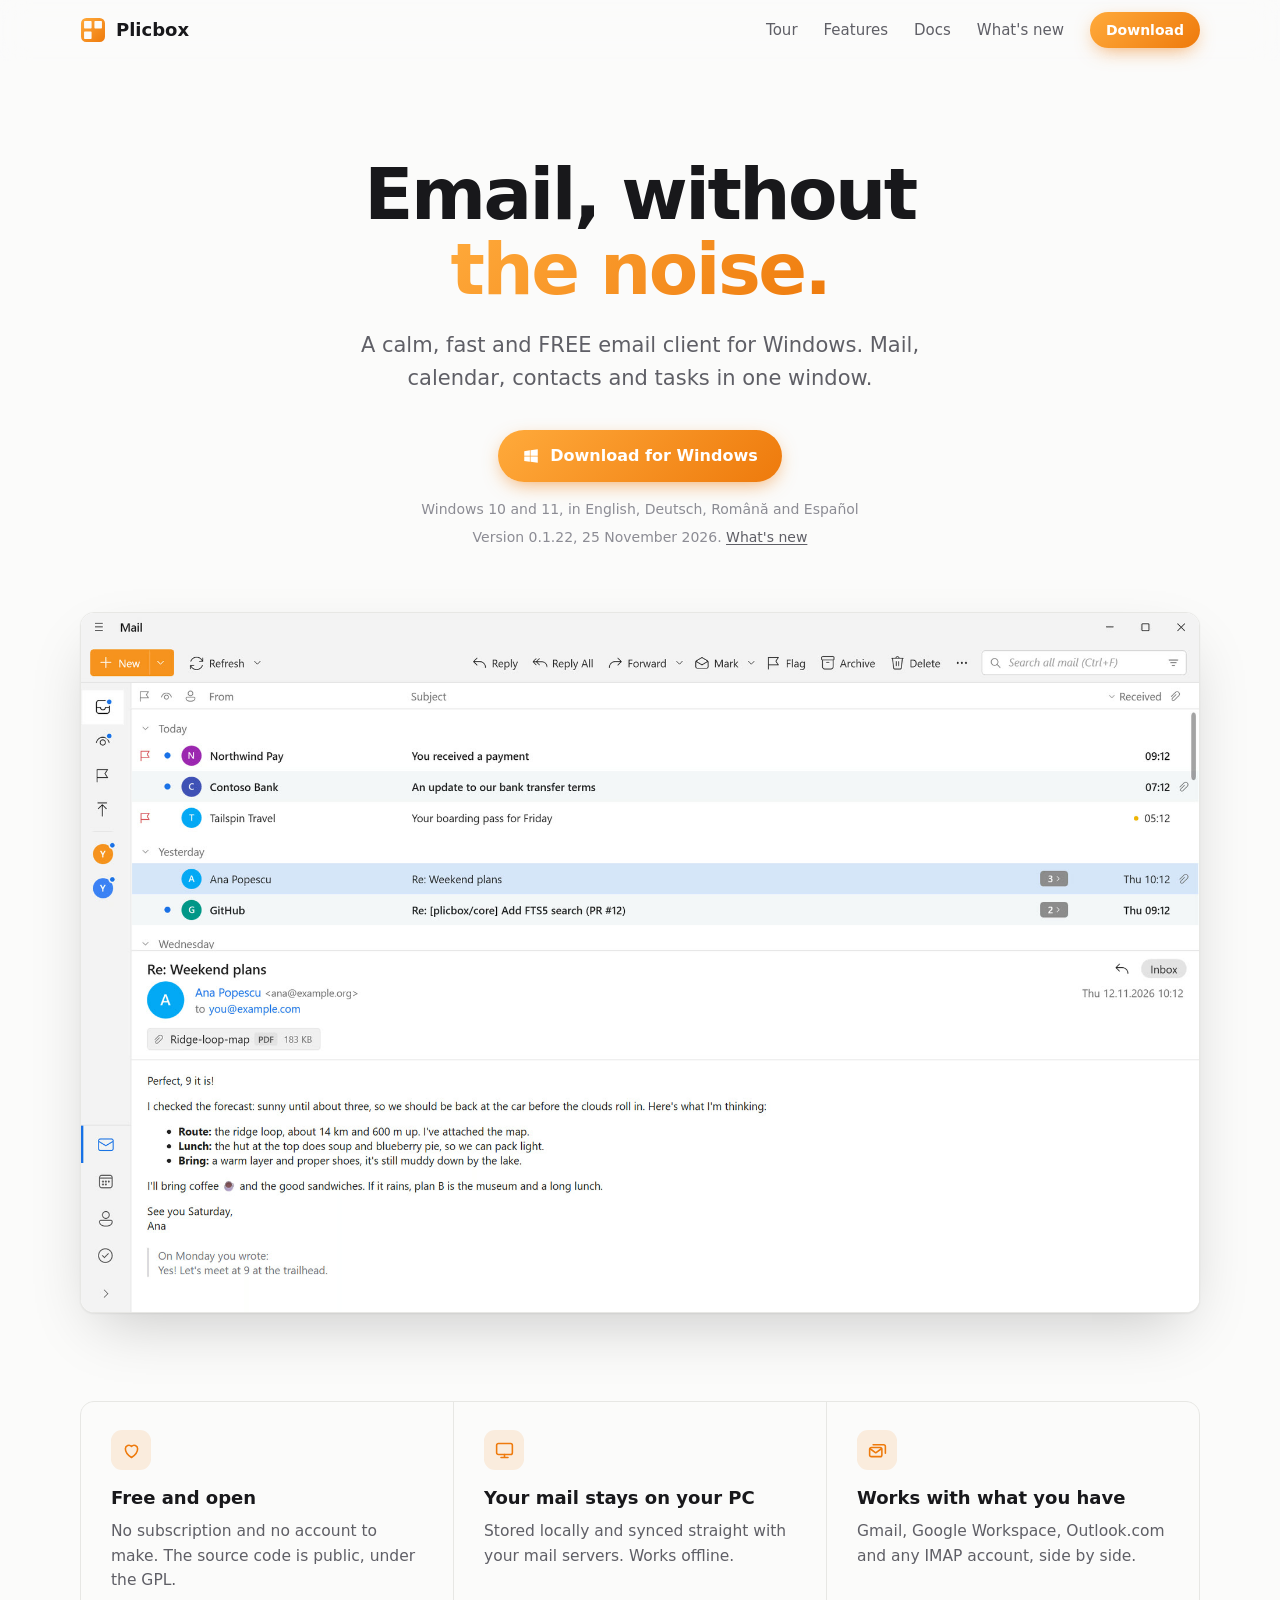
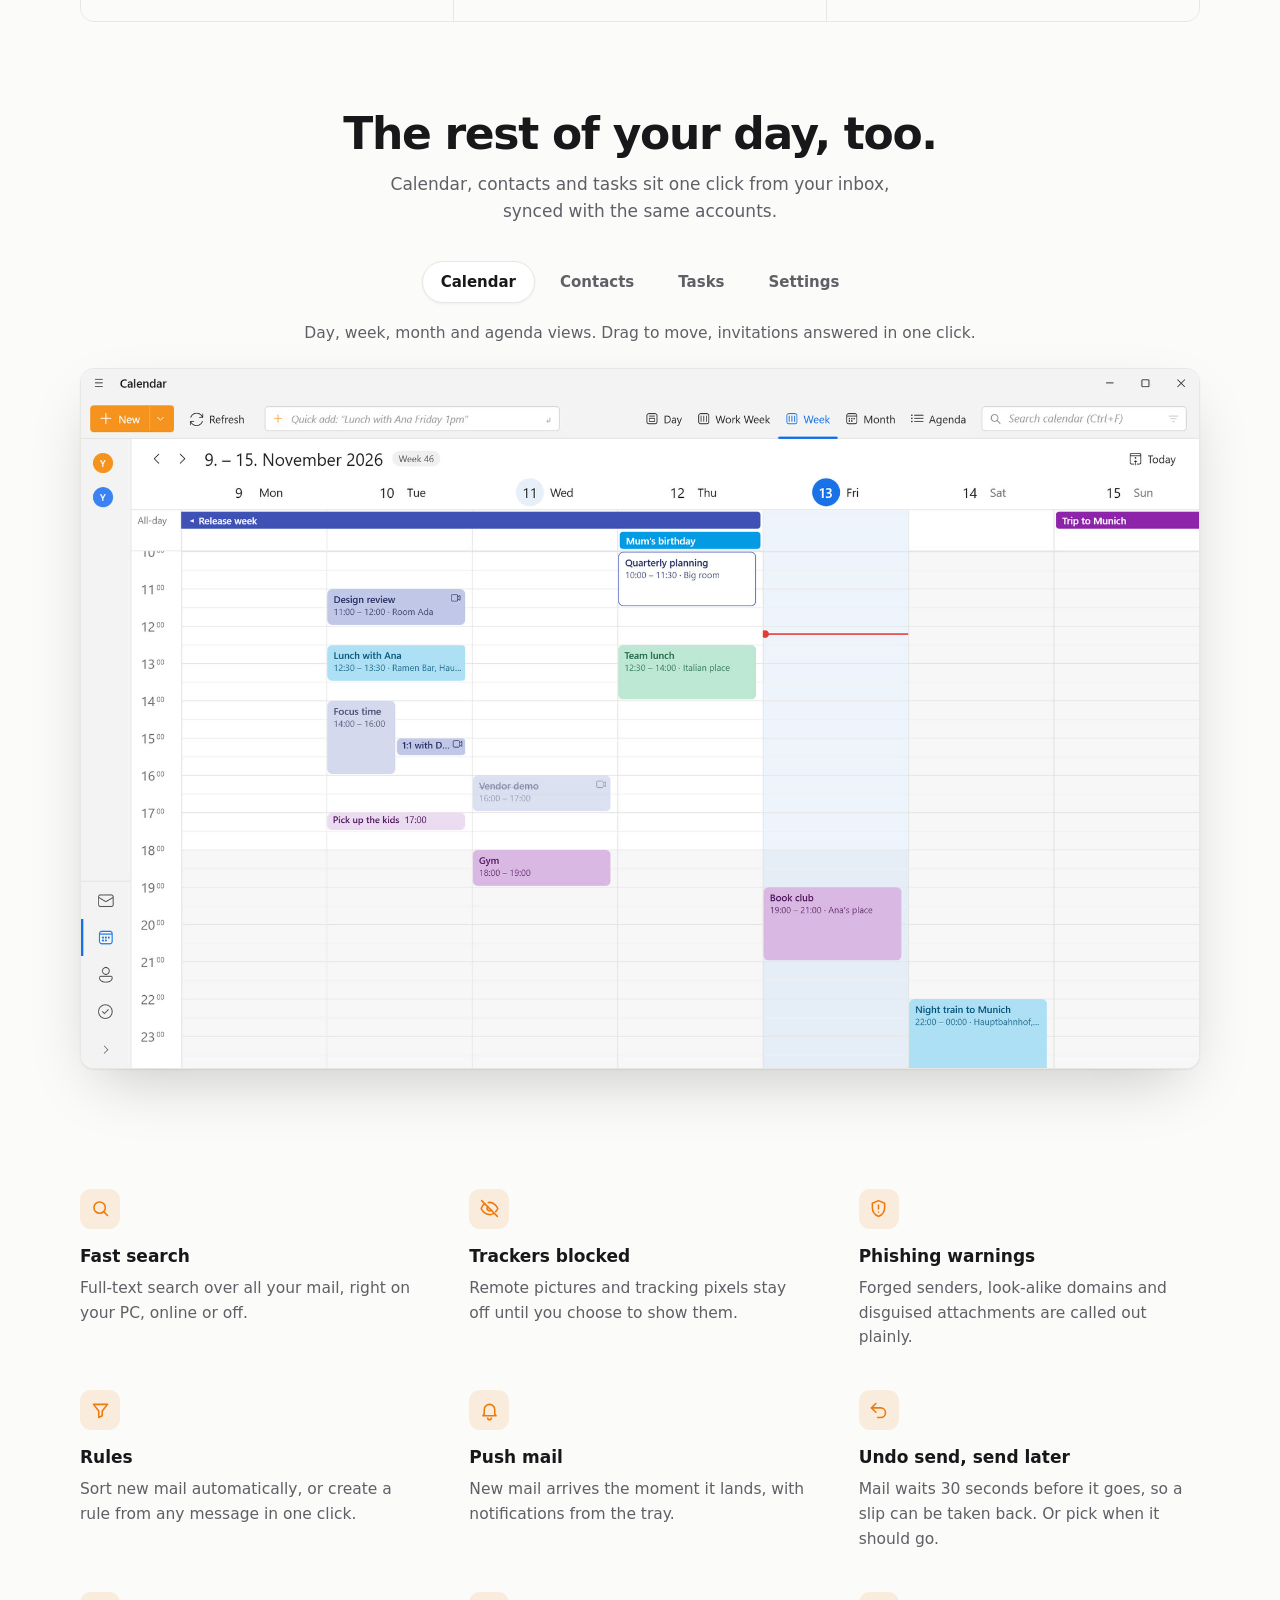
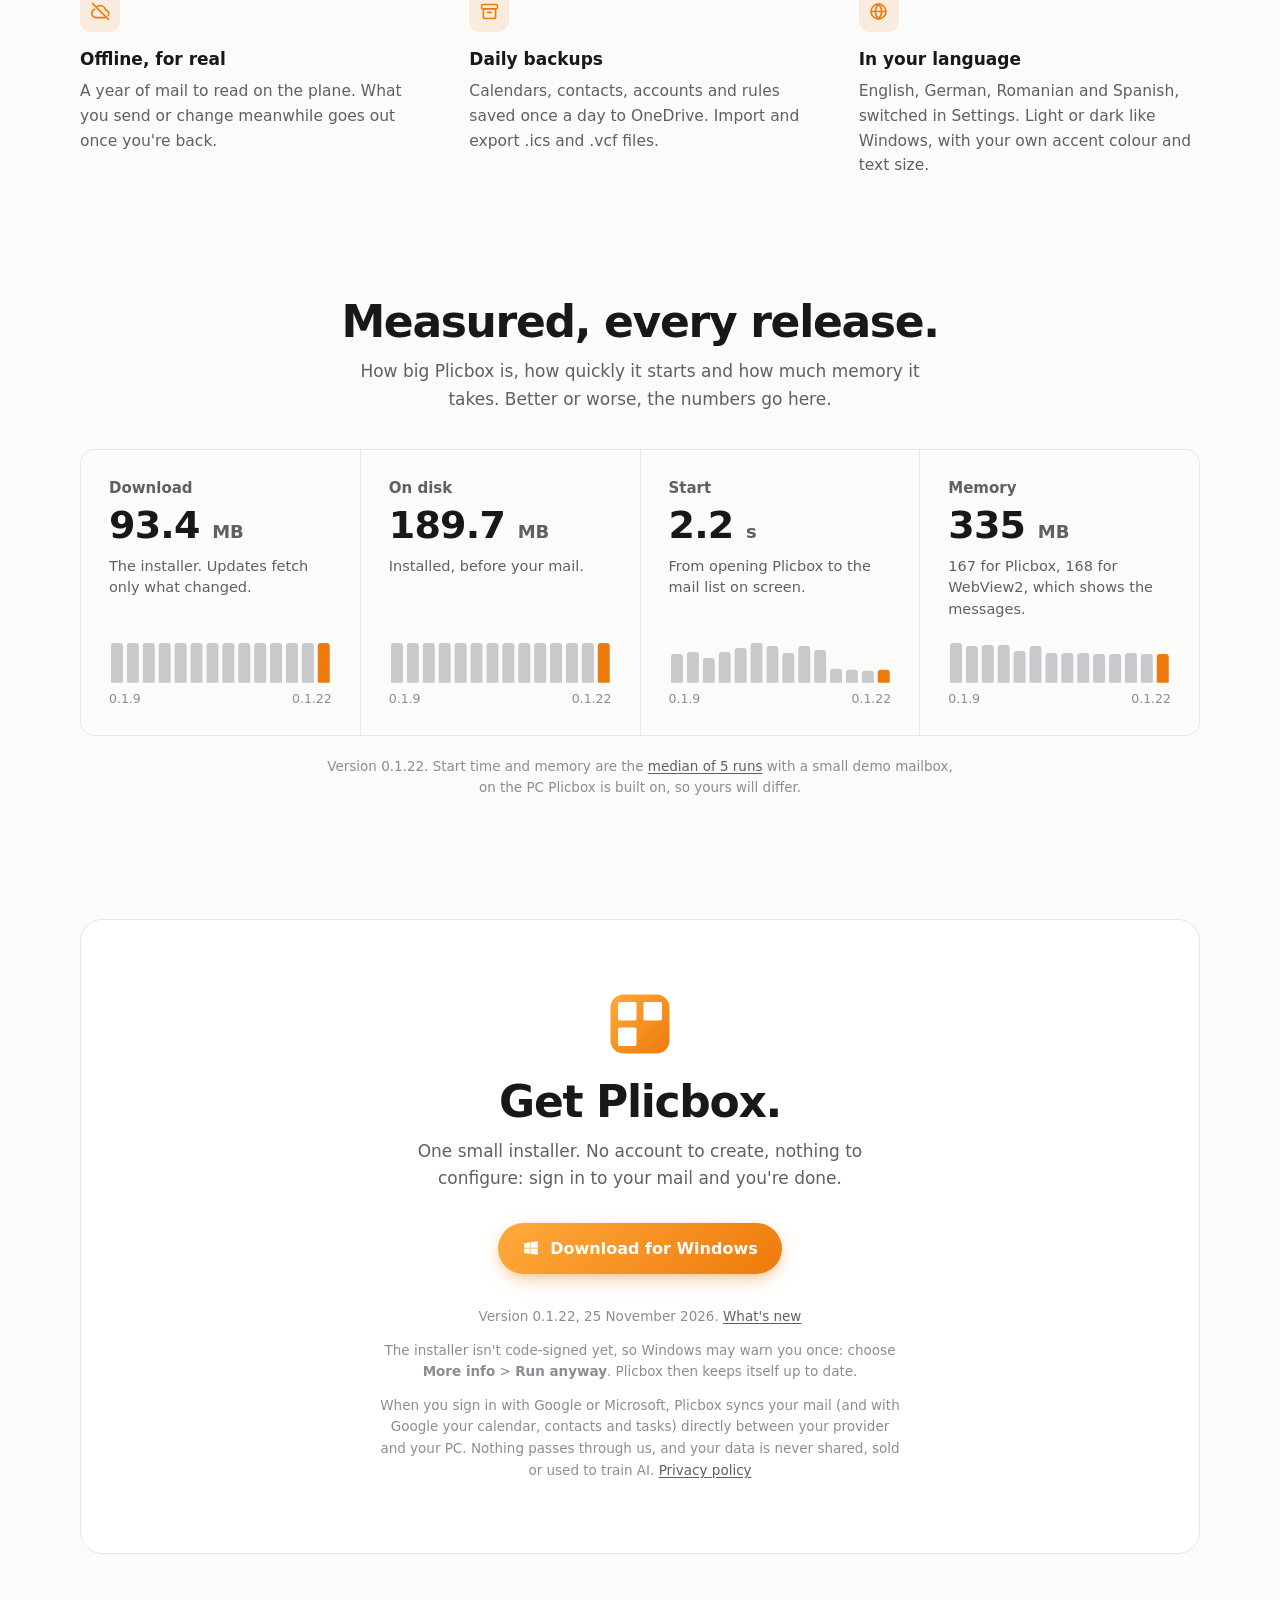
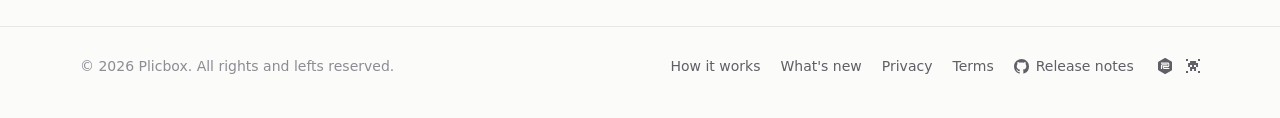
==== commit cc3cdedf: "Release 0.1.22 - A draft saved again while its earlier save was still uploading now always reaches t" ====
--- a/site/index.html
+++ b/site/index.html
@@ -53,7 +53,7 @@
       </a>
       <div class="meta">Windows 10 and 11, in <span lang="en">English</span>, <span lang="de">Deutsch</span>, <span lang="ro">Română</span> and <span lang="es">Español</span></div>
       <!-- The newest version, written by site/update-versions.ps1 when a release goes out -->
-      <div class="meta version"><!-- version -->Version 0.1.21, 25 November 2026. <a href="changes.html">What's new</a><!-- /version --></div>
+      <div class="meta version"><!-- version -->Version 0.1.22, 25 November 2026. <a href="changes.html">What's new</a><!-- /version --></div>
     </section>
 
     <div class="shot hero-shot">
@@ -156,12 +156,12 @@
       <p class="sub">How big Plicbox is, how quickly it starts and how much memory it takes. Better or worse, the numbers go here.</p>
       <!-- perf: written by site/update-versions.ps1 from perf/history.csv; edits between these lines are replaced -->
       <div class="numbers">
-        <div><h3>Download</h3><p class="figure">93.4 <span>MB</span></p><p>The installer. Updates fetch only what changed.</p><svg class="columns" viewBox="0 0 224 40" width="224" height="40" role="img" aria-label="Installer size: 108.6 MB in 0.1.8, 93.4 MB in 0.1.21"><g><title>0.1.8: 108.6 MB</title><rect class="hit" x="0" width="16" height="40"/><path d="M2 40v-37q0-3 3-3h6q3 0 3 3v37z"/></g><g><title>0.1.9: 93.2 MB</title><rect class="hit" x="16" width="16" height="40"/><path d="M18 40v-31q0-3 3-3h6q3 0 3 3v31z"/></g><g><title>0.1.10: 93.2 MB</title><rect class="hit" x="32" width="16" height="40"/><path d="M34 40v-31q0-3 3-3h6q3 0 3 3v31z"/></g><g><title>0.1.11: 93.2 MB</title><rect class="hit" x="48" width="16" height="40"/><path d="M50 40v-31q0-3 3-3h6q3 0 3 3v31z"/></g><g><title>0.1.12: 93.2 MB</title><rect class="hit" x="64" width="16" height="40"/><path d="M66 40v-31q0-3 3-3h6q3 0 3 3v31z"/></g><g><title>0.1.13: 93.3 MB</title><rect class="hit" x="80" width="16" height="40"/><path d="M82 40v-31q0-3 3-3h6q3 0 3 3v31z"/></g><g><title>0.1.14: 93.3 MB</title><rect class="hit" x="96" width="16" height="40"/><path d="M98 40v-31q0-3 3-3h6q3 0 3 3v31z"/></g><g><title>0.1.15: 93.3 MB</title><rect class="hit" x="112" width="16" height="40"/><path d="M114 40v-31q0-3 3-3h6q3 0 3 3v31z"/></g><g><title>0.1.16: 93.3 MB</title><rect class="hit" x="128" width="16" height="40"/><path d="M130 40v-31q0-3 3-3h6q3 0 3 3v31z"/></g><g><title>0.1.17: 93.3 MB</title><rect class="hit" x="144" width="16" height="40"/><path d="M146 40v-31q0-3 3-3h6q3 0 3 3v31z"/></g><g><title>0.1.18: 93.4 MB</title><rect class="hit" x="160" width="16" height="40"/><path d="M162 40v-31q0-3 3-3h6q3 0 3 3v31z"/></g><g><title>0.1.19: 93.4 MB</title><rect class="hit" x="176" width="16" height="40"/><path d="M178 40v-31q0-3 3-3h6q3 0 3 3v31z"/></g><g><title>0.1.20: 93.4 MB</title><rect class="hit" x="192" width="16" height="40"/><path d="M194 40v-31q0-3 3-3h6q3 0 3 3v31z"/></g><g class="now"><title>0.1.21: 93.4 MB</title><rect class="hit" x="208" width="16" height="40"/><path d="M210 40v-31q0-3 3-3h6q3 0 3 3v31z"/></g></svg><span class="range" style="width:224px"><span>0.1.8</span><span>0.1.21</span></span></div>
-        <div><h3>On disk</h3><p class="figure">189.7 <span>MB</span></p><p>Installed, before your mail.</p><svg class="columns" viewBox="0 0 224 40" width="224" height="40" role="img" aria-label="Installed size: 243 MB in 0.1.8, 189.7 MB in 0.1.21"><g><title>0.1.8: 243 MB</title><rect class="hit" x="0" width="16" height="40"/><path d="M2 40v-37q0-3 3-3h6q3 0 3 3v37z"/></g><g><title>0.1.9: 189 MB</title><rect class="hit" x="16" width="16" height="40"/><path d="M18 40v-28q0-3 3-3h6q3 0 3 3v28z"/></g><g><title>0.1.10: 189 MB</title><rect class="hit" x="32" width="16" height="40"/><path d="M34 40v-28q0-3 3-3h6q3 0 3 3v28z"/></g><g><title>0.1.11: 189.1 MB</title><rect class="hit" x="48" width="16" height="40"/><path d="M50 40v-28q0-3 3-3h6q3 0 3 3v28z"/></g><g><title>0.1.12: 189.1 MB</title><rect class="hit" x="64" width="16" height="40"/><path d="M66 40v-28q0-3 3-3h6q3 0 3 3v28z"/></g><g><title>0.1.13: 189.3 MB</title><rect class="hit" x="80" width="16" height="40"/><path d="M82 40v-28q0-3 3-3h6q3 0 3 3v28z"/></g><g><title>0.1.14: 189.3 MB</title><rect class="hit" x="96" width="16" height="40"/><path d="M98 40v-28q0-3 3-3h6q3 0 3 3v28z"/></g><g><title>0.1.15: 189.4 MB</title><rect class="hit" x="112" width="16" height="40"/><path d="M114 40v-28q0-3 3-3h6q3 0 3 3v28z"/></g><g><title>0.1.16: 189.4 MB</title><rect class="hit" x="128" width="16" height="40"/><path d="M130 40v-28q0-3 3-3h6q3 0 3 3v28z"/></g><g><title>0.1.17: 189.5 MB</title><rect class="hit" x="144" width="16" height="40"/><path d="M146 40v-28q0-3 3-3h6q3 0 3 3v28z"/></g><g><title>0.1.18: 189.5 MB</title><rect class="hit" x="160" width="16" height="40"/><path d="M162 40v-28q0-3 3-3h6q3 0 3 3v28z"/></g><g><title>0.1.19: 189.5 MB</title><rect class="hit" x="176" width="16" height="40"/><path d="M178 40v-28q0-3 3-3h6q3 0 3 3v28z"/></g><g><title>0.1.20: 189.6 MB</title><rect class="hit" x="192" width="16" height="40"/><path d="M194 40v-28q0-3 3-3h6q3 0 3 3v28z"/></g><g class="now"><title>0.1.21: 189.7 MB</title><rect class="hit" x="208" width="16" height="40"/><path d="M210 40v-28q0-3 3-3h6q3 0 3 3v28z"/></g></svg><span class="range" style="width:224px"><span>0.1.8</span><span>0.1.21</span></span></div>
-        <div><h3>Start</h3><p class="figure">1.9 <span>s</span></p><p>From opening Plicbox to the mail list on screen.</p><svg class="columns" viewBox="0 0 208 40" width="208" height="40" role="img" aria-label="Start time: 4.8 s in 0.1.9, 1.9 s in 0.1.21"><g><title>0.1.9: 4.8 s</title><rect class="hit" x="0" width="16" height="40"/><path d="M2 40v-26q0-3 3-3h6q3 0 3 3v26z"/></g><g><title>0.1.10: 5.1 s</title><rect class="hit" x="16" width="16" height="40"/><path d="M18 40v-28q0-3 3-3h6q3 0 3 3v28z"/></g><g><title>0.1.11: 4.1 s</title><rect class="hit" x="32" width="16" height="40"/><path d="M34 40v-22q0-3 3-3h6q3 0 3 3v22z"/></g><g><title>0.1.12: 5.0 s</title><rect class="hit" x="48" width="16" height="40"/><path d="M50 40v-28q0-3 3-3h6q3 0 3 3v28z"/></g><g><title>0.1.13: 5.7 s</title><rect class="hit" x="64" width="16" height="40"/><path d="M66 40v-32q0-3 3-3h6q3 0 3 3v32z"/></g><g><title>0.1.14: 6.5 s</title><rect class="hit" x="80" width="16" height="40"/><path d="M82 40v-37q0-3 3-3h6q3 0 3 3v37z"/></g><g><title>0.1.15: 6.0 s</title><rect class="hit" x="96" width="16" height="40"/><path d="M98 40v-34q0-3 3-3h6q3 0 3 3v34z"/></g><g><title>0.1.16: 4.9 s</title><rect class="hit" x="112" width="16" height="40"/><path d="M114 40v-27q0-3 3-3h6q3 0 3 3v27z"/></g><g><title>0.1.17: 6.0 s</title><rect class="hit" x="128" width="16" height="40"/><path d="M130 40v-34q0-3 3-3h6q3 0 3 3v34z"/></g><g><title>0.1.18: 5.3 s</title><rect class="hit" x="144" width="16" height="40"/><path d="M146 40v-30q0-3 3-3h6q3 0 3 3v30z"/></g><g><title>0.1.19: 2.3 s</title><rect class="hit" x="160" width="16" height="40"/><path d="M162 40v-11q0-3 3-3h6q3 0 3 3v11z"/></g><g><title>0.1.20: 2.0 s</title><rect class="hit" x="176" width="16" height="40"/><path d="M178 40v-10q0-3 3-3h6q3 0 3 3v10z"/></g><g class="now"><title>0.1.21: 1.9 s</title><rect class="hit" x="192" width="16" height="40"/><path d="M194 40v-9q0-3 3-3h6q3 0 3 3v9z"/></g></svg><span class="range" style="width:208px"><span>0.1.9</span><span>0.1.21</span></span></div>
-        <div><h3>Memory</h3><p class="figure">331 <span>MB</span></p><p>161 for Plicbox, 170 for WebView2, which shows the messages.</p><svg class="columns" viewBox="0 0 208 40" width="208" height="40" role="img" aria-label="Memory: 459 MB in 0.1.9, 331 MB in 0.1.21"><g><title>0.1.9: 459 MB</title><rect class="hit" x="0" width="16" height="40"/><path d="M2 40v-37q0-3 3-3h6q3 0 3 3v37z"/></g><g><title>0.1.10: 423 MB</title><rect class="hit" x="16" width="16" height="40"/><path d="M18 40v-34q0-3 3-3h6q3 0 3 3v34z"/></g><g><title>0.1.11: 431 MB</title><rect class="hit" x="32" width="16" height="40"/><path d="M34 40v-35q0-3 3-3h6q3 0 3 3v35z"/></g><g><title>0.1.12: 440 MB</title><rect class="hit" x="48" width="16" height="40"/><path d="M50 40v-35q0-3 3-3h6q3 0 3 3v35z"/></g><g><title>0.1.13: 372 MB</title><rect class="hit" x="64" width="16" height="40"/><path d="M66 40v-29q0-3 3-3h6q3 0 3 3v29z"/></g><g><title>0.1.14: 423 MB</title><rect class="hit" x="80" width="16" height="40"/><path d="M82 40v-34q0-3 3-3h6q3 0 3 3v34z"/></g><g><title>0.1.15: 342 MB</title><rect class="hit" x="96" width="16" height="40"/><path d="M98 40v-27q0-3 3-3h6q3 0 3 3v27z"/></g><g><title>0.1.16: 340 MB</title><rect class="hit" x="112" width="16" height="40"/><path d="M114 40v-27q0-3 3-3h6q3 0 3 3v27z"/></g><g><title>0.1.17: 341 MB</title><rect class="hit" x="128" width="16" height="40"/><path d="M130 40v-27q0-3 3-3h6q3 0 3 3v27z"/></g><g><title>0.1.18: 328 MB</title><rect class="hit" x="144" width="16" height="40"/><path d="M146 40v-26q0-3 3-3h6q3 0 3 3v26z"/></g><g><title>0.1.19: 336 MB</title><rect class="hit" x="160" width="16" height="40"/><path d="M162 40v-26q0-3 3-3h6q3 0 3 3v26z"/></g><g><title>0.1.20: 347 MB</title><rect class="hit" x="176" width="16" height="40"/><path d="M178 40v-27q0-3 3-3h6q3 0 3 3v27z"/></g><g class="now"><title>0.1.21: 331 MB</title><rect class="hit" x="192" width="16" height="40"/><path d="M194 40v-26q0-3 3-3h6q3 0 3 3v26z"/></g></svg><span class="range" style="width:208px"><span>0.1.9</span><span>0.1.21</span></span></div>
+        <div><h3>Download</h3><p class="figure">93.4 <span>MB</span></p><p>The installer. Updates fetch only what changed.</p><svg class="columns" viewBox="0 0 224 40" width="224" height="40" role="img" aria-label="Installer size: 93.2 MB in 0.1.9, 93.4 MB in 0.1.22"><g><title>0.1.9: 93.2 MB</title><rect class="hit" x="0" width="16" height="40"/><path d="M2 40v-37q0-3 3-3h6q3 0 3 3v37z"/></g><g><title>0.1.10: 93.2 MB</title><rect class="hit" x="16" width="16" height="40"/><path d="M18 40v-37q0-3 3-3h6q3 0 3 3v37z"/></g><g><title>0.1.11: 93.2 MB</title><rect class="hit" x="32" width="16" height="40"/><path d="M34 40v-37q0-3 3-3h6q3 0 3 3v37z"/></g><g><title>0.1.12: 93.2 MB</title><rect class="hit" x="48" width="16" height="40"/><path d="M50 40v-37q0-3 3-3h6q3 0 3 3v37z"/></g><g><title>0.1.13: 93.3 MB</title><rect class="hit" x="64" width="16" height="40"/><path d="M66 40v-37q0-3 3-3h6q3 0 3 3v37z"/></g><g><title>0.1.14: 93.3 MB</title><rect class="hit" x="80" width="16" height="40"/><path d="M82 40v-37q0-3 3-3h6q3 0 3 3v37z"/></g><g><title>0.1.15: 93.3 MB</title><rect class="hit" x="96" width="16" height="40"/><path d="M98 40v-37q0-3 3-3h6q3 0 3 3v37z"/></g><g><title>0.1.16: 93.3 MB</title><rect class="hit" x="112" width="16" height="40"/><path d="M114 40v-37q0-3 3-3h6q3 0 3 3v37z"/></g><g><title>0.1.17: 93.3 MB</title><rect class="hit" x="128" width="16" height="40"/><path d="M130 40v-37q0-3 3-3h6q3 0 3 3v37z"/></g><g><title>0.1.18: 93.4 MB</title><rect class="hit" x="144" width="16" height="40"/><path d="M146 40v-37q0-3 3-3h6q3 0 3 3v37z"/></g><g><title>0.1.19: 93.4 MB</title><rect class="hit" x="160" width="16" height="40"/><path d="M162 40v-37q0-3 3-3h6q3 0 3 3v37z"/></g><g><title>0.1.20: 93.4 MB</title><rect class="hit" x="176" width="16" height="40"/><path d="M178 40v-37q0-3 3-3h6q3 0 3 3v37z"/></g><g><title>0.1.21: 93.4 MB</title><rect class="hit" x="192" width="16" height="40"/><path d="M194 40v-37q0-3 3-3h6q3 0 3 3v37z"/></g><g class="now"><title>0.1.22: 93.4 MB</title><rect class="hit" x="208" width="16" height="40"/><path d="M210 40v-37q0-3 3-3h6q3 0 3 3v37z"/></g></svg><span class="range" style="width:224px"><span>0.1.9</span><span>0.1.22</span></span></div>
+        <div><h3>On disk</h3><p class="figure">189.7 <span>MB</span></p><p>Installed, before your mail.</p><svg class="columns" viewBox="0 0 224 40" width="224" height="40" role="img" aria-label="Installed size: 189 MB in 0.1.9, 189.7 MB in 0.1.22"><g><title>0.1.9: 189 MB</title><rect class="hit" x="0" width="16" height="40"/><path d="M2 40v-37q0-3 3-3h6q3 0 3 3v37z"/></g><g><title>0.1.10: 189 MB</title><rect class="hit" x="16" width="16" height="40"/><path d="M18 40v-37q0-3 3-3h6q3 0 3 3v37z"/></g><g><title>0.1.11: 189.1 MB</title><rect class="hit" x="32" width="16" height="40"/><path d="M34 40v-37q0-3 3-3h6q3 0 3 3v37z"/></g><g><title>0.1.12: 189.1 MB</title><rect class="hit" x="48" width="16" height="40"/><path d="M50 40v-37q0-3 3-3h6q3 0 3 3v37z"/></g><g><title>0.1.13: 189.3 MB</title><rect class="hit" x="64" width="16" height="40"/><path d="M66 40v-37q0-3 3-3h6q3 0 3 3v37z"/></g><g><title>0.1.14: 189.3 MB</title><rect class="hit" x="80" width="16" height="40"/><path d="M82 40v-37q0-3 3-3h6q3 0 3 3v37z"/></g><g><title>0.1.15: 189.4 MB</title><rect class="hit" x="96" width="16" height="40"/><path d="M98 40v-37q0-3 3-3h6q3 0 3 3v37z"/></g><g><title>0.1.16: 189.4 MB</title><rect class="hit" x="112" width="16" height="40"/><path d="M114 40v-37q0-3 3-3h6q3 0 3 3v37z"/></g><g><title>0.1.17: 189.5 MB</title><rect class="hit" x="128" width="16" height="40"/><path d="M130 40v-37q0-3 3-3h6q3 0 3 3v37z"/></g><g><title>0.1.18: 189.5 MB</title><rect class="hit" x="144" width="16" height="40"/><path d="M146 40v-37q0-3 3-3h6q3 0 3 3v37z"/></g><g><title>0.1.19: 189.5 MB</title><rect class="hit" x="160" width="16" height="40"/><path d="M162 40v-37q0-3 3-3h6q3 0 3 3v37z"/></g><g><title>0.1.20: 189.6 MB</title><rect class="hit" x="176" width="16" height="40"/><path d="M178 40v-37q0-3 3-3h6q3 0 3 3v37z"/></g><g><title>0.1.21: 189.7 MB</title><rect class="hit" x="192" width="16" height="40"/><path d="M194 40v-37q0-3 3-3h6q3 0 3 3v37z"/></g><g class="now"><title>0.1.22: 189.7 MB</title><rect class="hit" x="208" width="16" height="40"/><path d="M210 40v-37q0-3 3-3h6q3 0 3 3v37z"/></g></svg><span class="range" style="width:224px"><span>0.1.9</span><span>0.1.22</span></span></div>
+        <div><h3>Start</h3><p class="figure">2.2 <span>s</span></p><p>From opening Plicbox to the mail list on screen.</p><svg class="columns" viewBox="0 0 224 40" width="224" height="40" role="img" aria-label="Start time: 4.8 s in 0.1.9, 2.2 s in 0.1.22"><g><title>0.1.9: 4.8 s</title><rect class="hit" x="0" width="16" height="40"/><path d="M2 40v-26q0-3 3-3h6q3 0 3 3v26z"/></g><g><title>0.1.10: 5.1 s</title><rect class="hit" x="16" width="16" height="40"/><path d="M18 40v-28q0-3 3-3h6q3 0 3 3v28z"/></g><g><title>0.1.11: 4.1 s</title><rect class="hit" x="32" width="16" height="40"/><path d="M34 40v-22q0-3 3-3h6q3 0 3 3v22z"/></g><g><title>0.1.12: 5.0 s</title><rect class="hit" x="48" width="16" height="40"/><path d="M50 40v-28q0-3 3-3h6q3 0 3 3v28z"/></g><g><title>0.1.13: 5.7 s</title><rect class="hit" x="64" width="16" height="40"/><path d="M66 40v-32q0-3 3-3h6q3 0 3 3v32z"/></g><g><title>0.1.14: 6.5 s</title><rect class="hit" x="80" width="16" height="40"/><path d="M82 40v-37q0-3 3-3h6q3 0 3 3v37z"/></g><g><title>0.1.15: 6.0 s</title><rect class="hit" x="96" width="16" height="40"/><path d="M98 40v-34q0-3 3-3h6q3 0 3 3v34z"/></g><g><title>0.1.16: 4.9 s</title><rect class="hit" x="112" width="16" height="40"/><path d="M114 40v-27q0-3 3-3h6q3 0 3 3v27z"/></g><g><title>0.1.17: 6.0 s</title><rect class="hit" x="128" width="16" height="40"/><path d="M130 40v-34q0-3 3-3h6q3 0 3 3v34z"/></g><g><title>0.1.18: 5.3 s</title><rect class="hit" x="144" width="16" height="40"/><path d="M146 40v-30q0-3 3-3h6q3 0 3 3v30z"/></g><g><title>0.1.19: 2.3 s</title><rect class="hit" x="160" width="16" height="40"/><path d="M162 40v-11q0-3 3-3h6q3 0 3 3v11z"/></g><g><title>0.1.20: 2.0 s</title><rect class="hit" x="176" width="16" height="40"/><path d="M178 40v-10q0-3 3-3h6q3 0 3 3v10z"/></g><g><title>0.1.21: 1.9 s</title><rect class="hit" x="192" width="16" height="40"/><path d="M194 40v-9q0-3 3-3h6q3 0 3 3v9z"/></g><g class="now"><title>0.1.22: 2.2 s</title><rect class="hit" x="208" width="16" height="40"/><path d="M210 40v-10q0-3 3-3h6q3 0 3 3v10z"/></g></svg><span class="range" style="width:224px"><span>0.1.9</span><span>0.1.22</span></span></div>
+        <div><h3>Memory</h3><p class="figure">335 <span>MB</span></p><p>167 for Plicbox, 168 for WebView2, which shows the messages.</p><svg class="columns" viewBox="0 0 224 40" width="224" height="40" role="img" aria-label="Memory: 459 MB in 0.1.9, 335 MB in 0.1.22"><g><title>0.1.9: 459 MB</title><rect class="hit" x="0" width="16" height="40"/><path d="M2 40v-37q0-3 3-3h6q3 0 3 3v37z"/></g><g><title>0.1.10: 423 MB</title><rect class="hit" x="16" width="16" height="40"/><path d="M18 40v-34q0-3 3-3h6q3 0 3 3v34z"/></g><g><title>0.1.11: 431 MB</title><rect class="hit" x="32" width="16" height="40"/><path d="M34 40v-35q0-3 3-3h6q3 0 3 3v35z"/></g><g><title>0.1.12: 440 MB</title><rect class="hit" x="48" width="16" height="40"/><path d="M50 40v-35q0-3 3-3h6q3 0 3 3v35z"/></g><g><title>0.1.13: 372 MB</title><rect class="hit" x="64" width="16" height="40"/><path d="M66 40v-29q0-3 3-3h6q3 0 3 3v29z"/></g><g><title>0.1.14: 423 MB</title><rect class="hit" x="80" width="16" height="40"/><path d="M82 40v-34q0-3 3-3h6q3 0 3 3v34z"/></g><g><title>0.1.15: 342 MB</title><rect class="hit" x="96" width="16" height="40"/><path d="M98 40v-27q0-3 3-3h6q3 0 3 3v27z"/></g><g><title>0.1.16: 340 MB</title><rect class="hit" x="112" width="16" height="40"/><path d="M114 40v-27q0-3 3-3h6q3 0 3 3v27z"/></g><g><title>0.1.17: 341 MB</title><rect class="hit" x="128" width="16" height="40"/><path d="M130 40v-27q0-3 3-3h6q3 0 3 3v27z"/></g><g><title>0.1.18: 328 MB</title><rect class="hit" x="144" width="16" height="40"/><path d="M146 40v-26q0-3 3-3h6q3 0 3 3v26z"/></g><g><title>0.1.19: 336 MB</title><rect class="hit" x="160" width="16" height="40"/><path d="M162 40v-26q0-3 3-3h6q3 0 3 3v26z"/></g><g><title>0.1.20: 347 MB</title><rect class="hit" x="176" width="16" height="40"/><path d="M178 40v-27q0-3 3-3h6q3 0 3 3v27z"/></g><g><title>0.1.21: 331 MB</title><rect class="hit" x="192" width="16" height="40"/><path d="M194 40v-26q0-3 3-3h6q3 0 3 3v26z"/></g><g class="now"><title>0.1.22: 335 MB</title><rect class="hit" x="208" width="16" height="40"/><path d="M210 40v-26q0-3 3-3h6q3 0 3 3v26z"/></g></svg><span class="range" style="width:224px"><span>0.1.9</span><span>0.1.22</span></span></div>
       </div>
-      <p class="fine">Version 0.1.21. Start time and memory are the <a href="https://github.com/bogdanspn/plicbox/tree/main/perf">median of 5 runs</a> with a small demo mailbox, on the PC Plicbox is built on, so yours will differ.</p>
+      <p class="fine">Version 0.1.22. Start time and memory are the <a href="https://github.com/bogdanspn/plicbox/tree/main/perf">median of 5 runs</a> with a small demo mailbox, on the PC Plicbox is built on, so yours will differ.</p>
       <!-- /perf -->
     </section>
 
@@ -173,7 +173,7 @@
         <svg viewBox="0 0 24 24" fill="currentColor" aria-hidden="true"><path d="M3 5.5 10.5 4.4v7.1H3zm0 13 7.5 1.1v-7H3zm8.4 1.2L21 21v-8.5h-9.6zm0-15.4v7.2H21V3z"/></svg>
         Download for Windows
       </a>
-      <p class="fine version"><!-- version -->Version 0.1.21, 25 November 2026. <a href="changes.html">What's new</a><!-- /version --></p>
+      <p class="fine version"><!-- version -->Version 0.1.22, 25 November 2026. <a href="changes.html">What's new</a><!-- /version --></p>
       <p class="fine">The installer isn't code-signed yet, so Windows may warn you once: choose <b>More info</b> &gt; <b>Run anyway</b>. Plicbox then keeps itself up to date.</p>
       <p class="fine" id="privacy">When you sign in with Google or Microsoft, Plicbox syncs your mail (and with Google your calendar, contacts and tasks) directly between
       your provider and your PC. Nothing passes through us, and your data is never shared, sold or used to train AI.
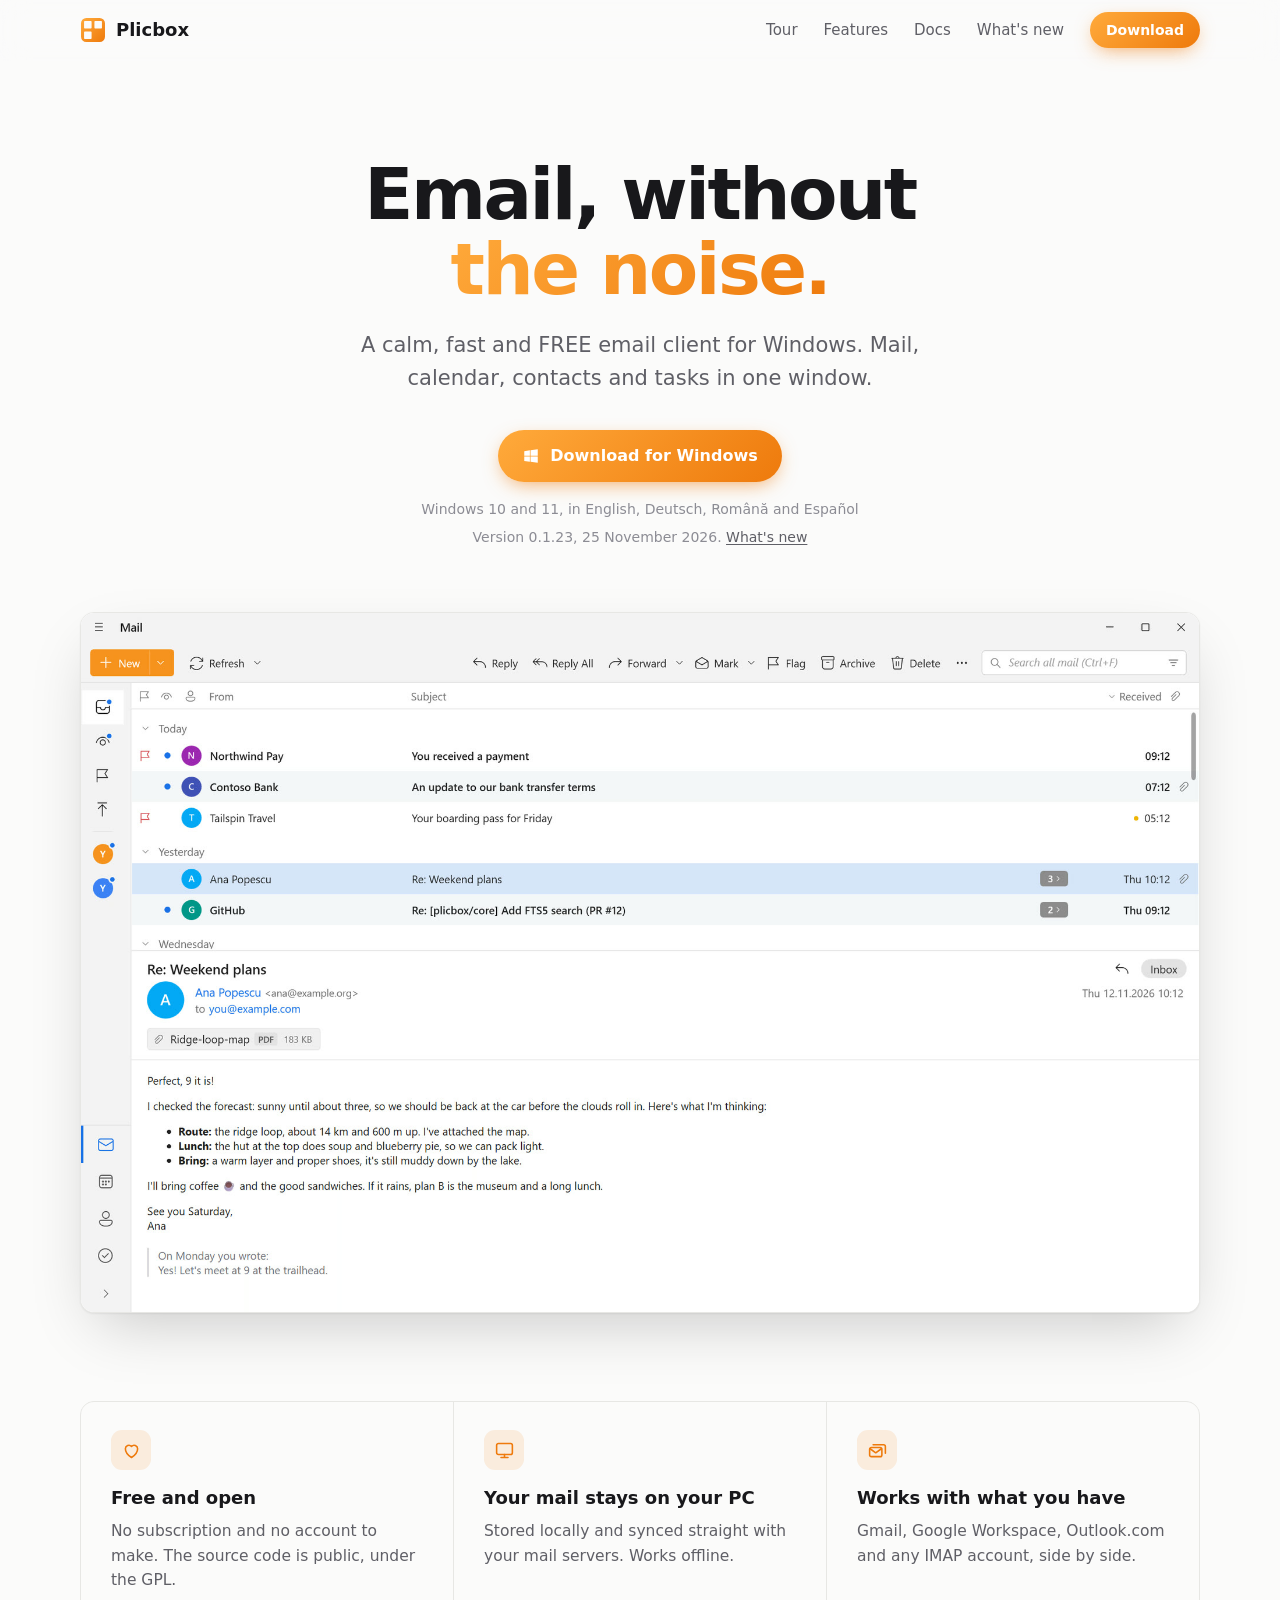
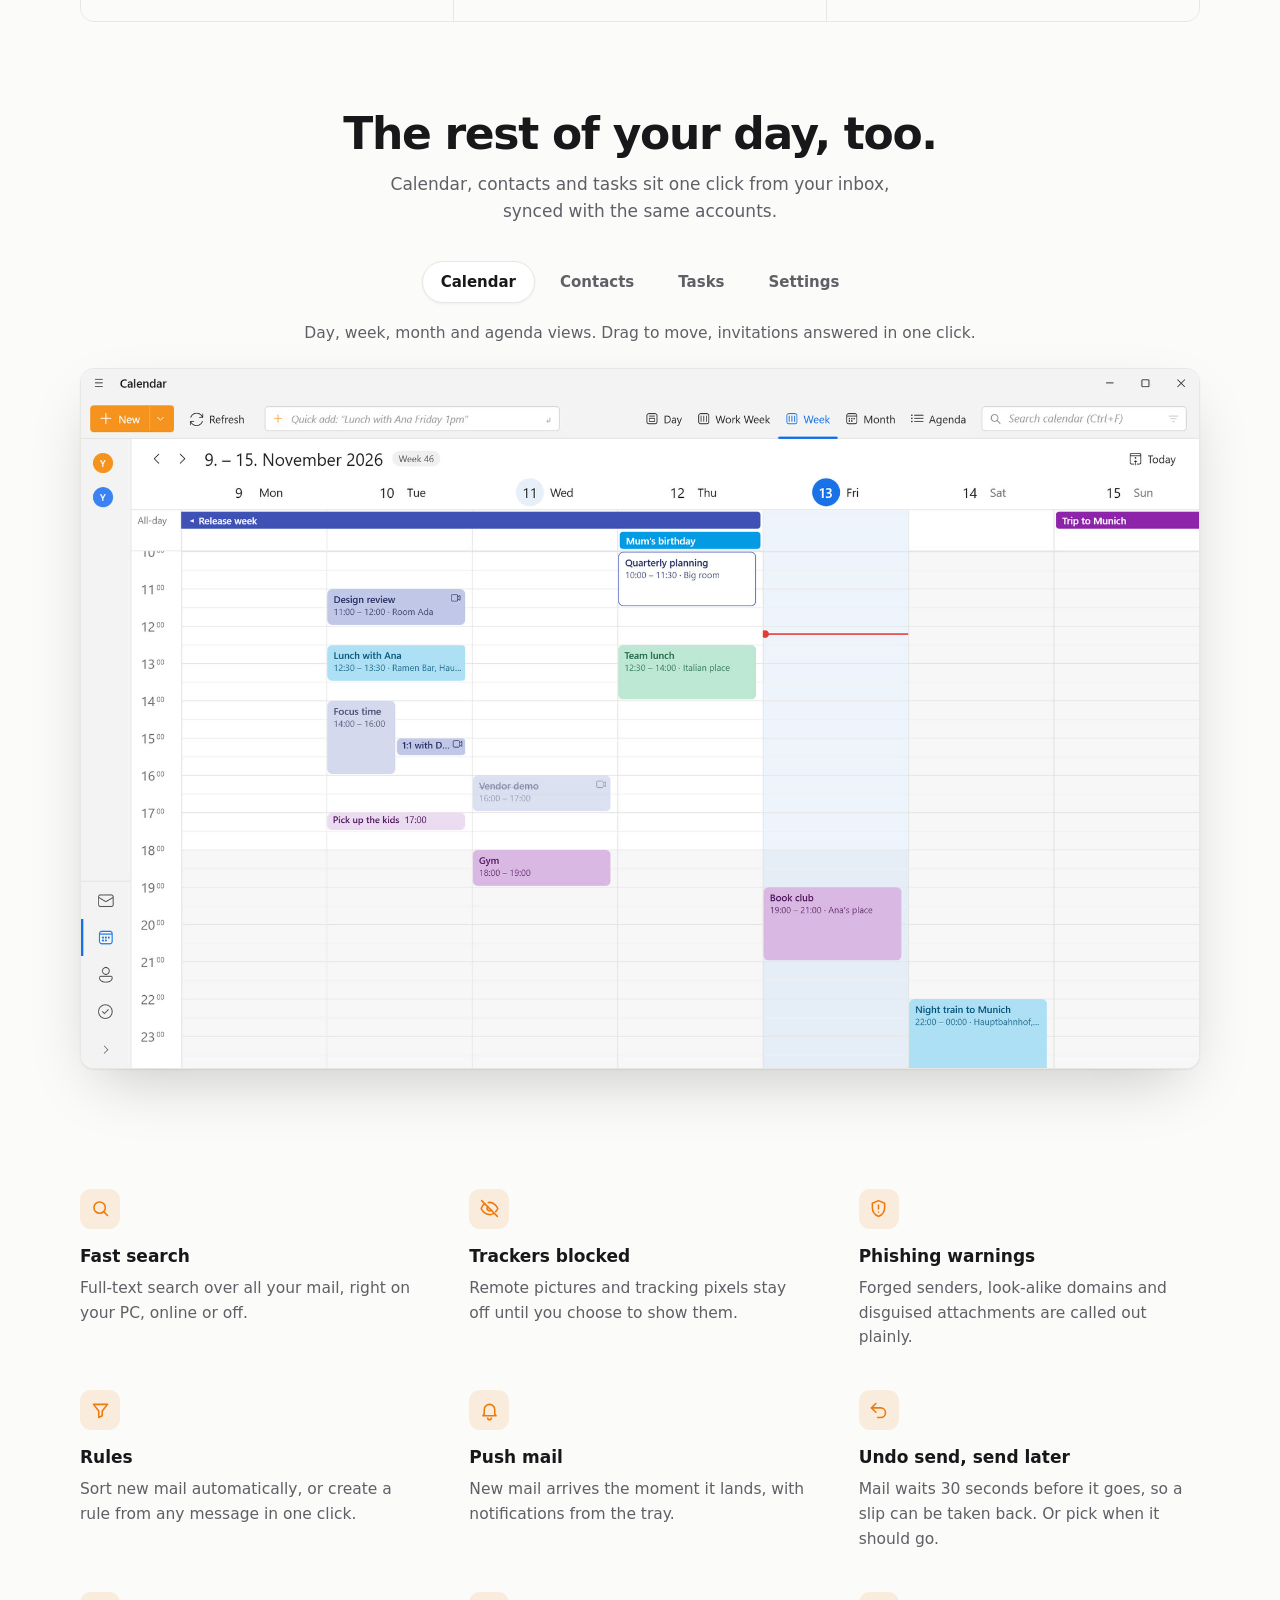
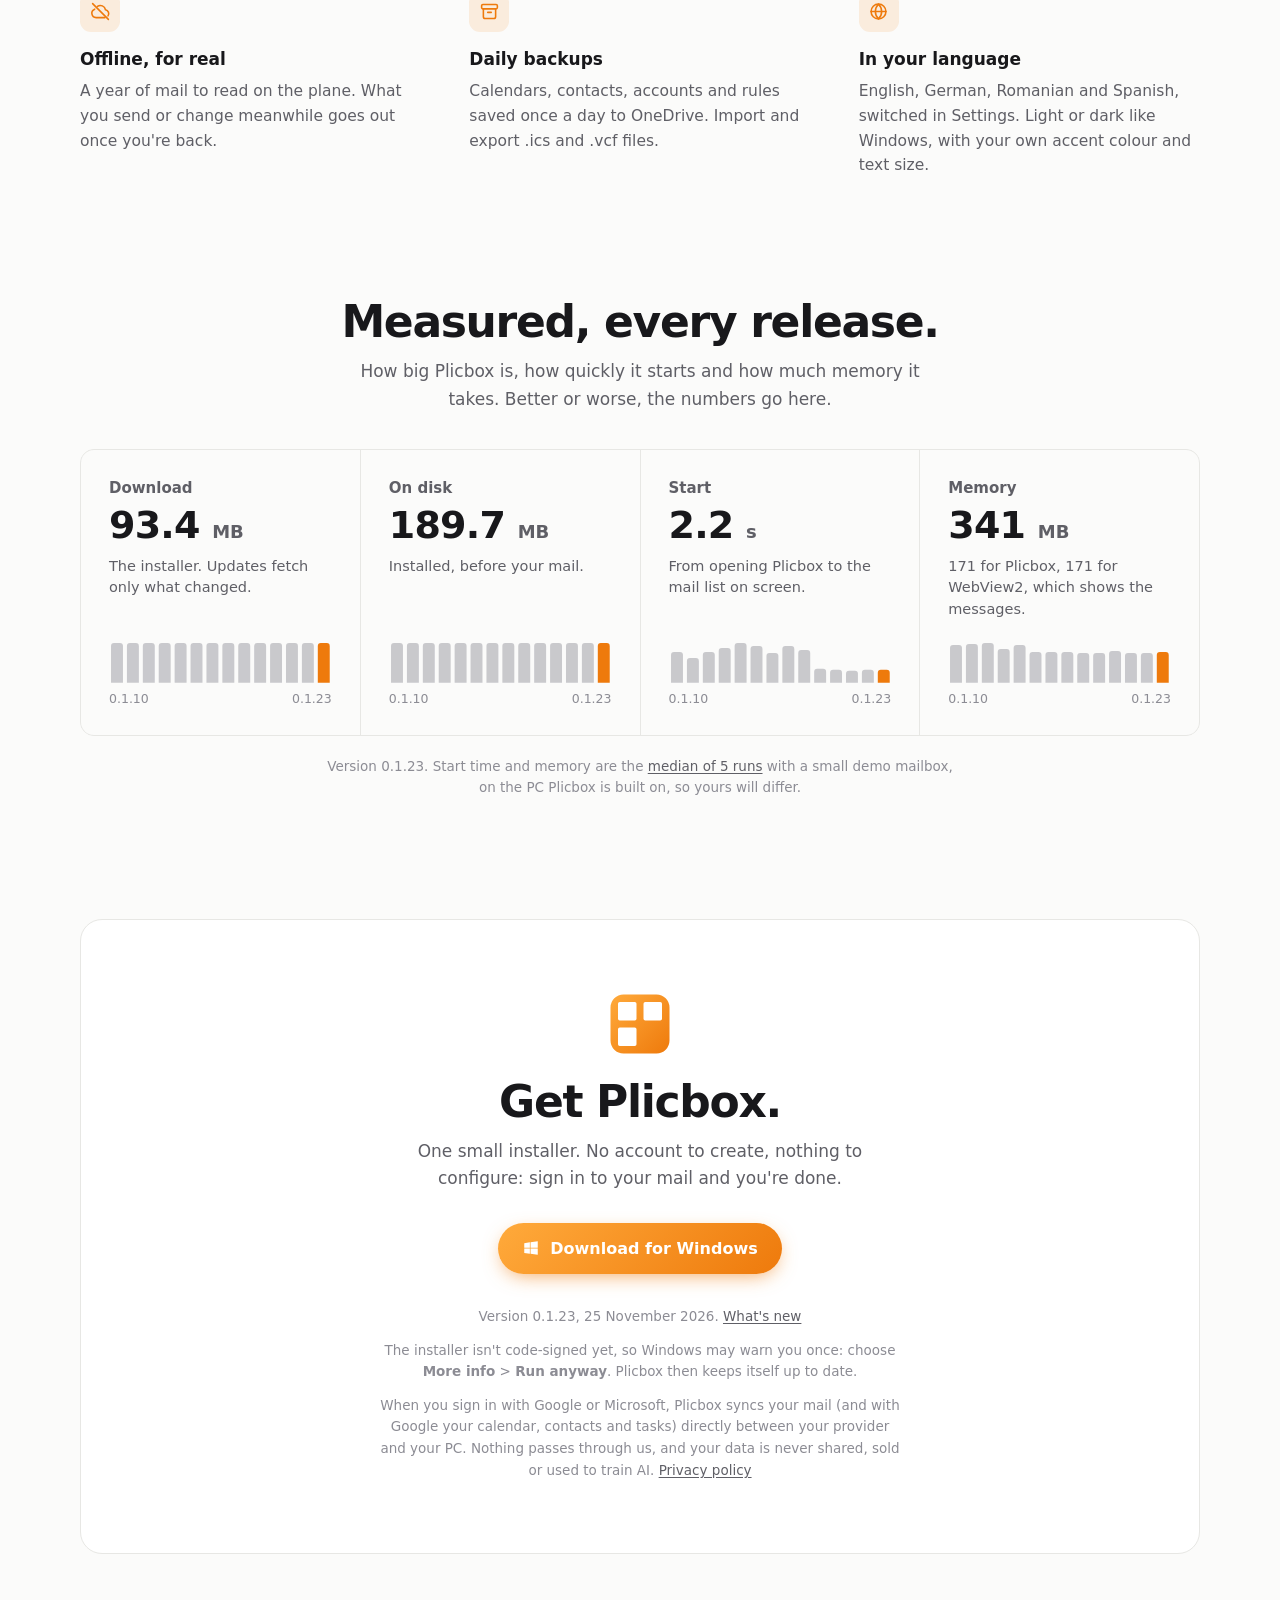
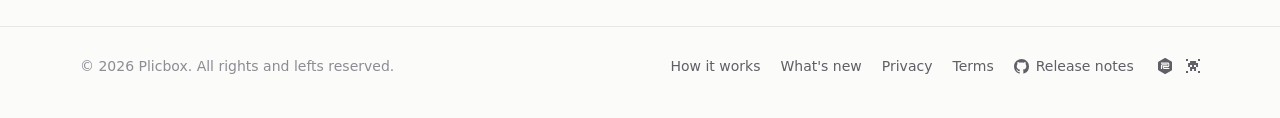
==== commit 60aaed48: "Release 0.1.23 - The sidebar remembers across restarts what's folded and what's open: Favorites, eac" ====
--- a/site/index.html
+++ b/site/index.html
@@ -53,7 +53,7 @@
       </a>
       <div class="meta">Windows 10 and 11, in <span lang="en">English</span>, <span lang="de">Deutsch</span>, <span lang="ro">Română</span> and <span lang="es">Español</span></div>
       <!-- The newest version, written by site/update-versions.ps1 when a release goes out -->
-      <div class="meta version"><!-- version -->Version 0.1.22, 25 November 2026. <a href="changes.html">What's new</a><!-- /version --></div>
+      <div class="meta version"><!-- version -->Version 0.1.23, 25 November 2026. <a href="changes.html">What's new</a><!-- /version --></div>
     </section>
 
     <div class="shot hero-shot">
@@ -156,12 +156,12 @@
       <p class="sub">How big Plicbox is, how quickly it starts and how much memory it takes. Better or worse, the numbers go here.</p>
       <!-- perf: written by site/update-versions.ps1 from perf/history.csv; edits between these lines are replaced -->
       <div class="numbers">
-        <div><h3>Download</h3><p class="figure">93.4 <span>MB</span></p><p>The installer. Updates fetch only what changed.</p><svg class="columns" viewBox="0 0 224 40" width="224" height="40" role="img" aria-label="Installer size: 93.2 MB in 0.1.9, 93.4 MB in 0.1.22"><g><title>0.1.9: 93.2 MB</title><rect class="hit" x="0" width="16" height="40"/><path d="M2 40v-37q0-3 3-3h6q3 0 3 3v37z"/></g><g><title>0.1.10: 93.2 MB</title><rect class="hit" x="16" width="16" height="40"/><path d="M18 40v-37q0-3 3-3h6q3 0 3 3v37z"/></g><g><title>0.1.11: 93.2 MB</title><rect class="hit" x="32" width="16" height="40"/><path d="M34 40v-37q0-3 3-3h6q3 0 3 3v37z"/></g><g><title>0.1.12: 93.2 MB</title><rect class="hit" x="48" width="16" height="40"/><path d="M50 40v-37q0-3 3-3h6q3 0 3 3v37z"/></g><g><title>0.1.13: 93.3 MB</title><rect class="hit" x="64" width="16" height="40"/><path d="M66 40v-37q0-3 3-3h6q3 0 3 3v37z"/></g><g><title>0.1.14: 93.3 MB</title><rect class="hit" x="80" width="16" height="40"/><path d="M82 40v-37q0-3 3-3h6q3 0 3 3v37z"/></g><g><title>0.1.15: 93.3 MB</title><rect class="hit" x="96" width="16" height="40"/><path d="M98 40v-37q0-3 3-3h6q3 0 3 3v37z"/></g><g><title>0.1.16: 93.3 MB</title><rect class="hit" x="112" width="16" height="40"/><path d="M114 40v-37q0-3 3-3h6q3 0 3 3v37z"/></g><g><title>0.1.17: 93.3 MB</title><rect class="hit" x="128" width="16" height="40"/><path d="M130 40v-37q0-3 3-3h6q3 0 3 3v37z"/></g><g><title>0.1.18: 93.4 MB</title><rect class="hit" x="144" width="16" height="40"/><path d="M146 40v-37q0-3 3-3h6q3 0 3 3v37z"/></g><g><title>0.1.19: 93.4 MB</title><rect class="hit" x="160" width="16" height="40"/><path d="M162 40v-37q0-3 3-3h6q3 0 3 3v37z"/></g><g><title>0.1.20: 93.4 MB</title><rect class="hit" x="176" width="16" height="40"/><path d="M178 40v-37q0-3 3-3h6q3 0 3 3v37z"/></g><g><title>0.1.21: 93.4 MB</title><rect class="hit" x="192" width="16" height="40"/><path d="M194 40v-37q0-3 3-3h6q3 0 3 3v37z"/></g><g class="now"><title>0.1.22: 93.4 MB</title><rect class="hit" x="208" width="16" height="40"/><path d="M210 40v-37q0-3 3-3h6q3 0 3 3v37z"/></g></svg><span class="range" style="width:224px"><span>0.1.9</span><span>0.1.22</span></span></div>
-        <div><h3>On disk</h3><p class="figure">189.7 <span>MB</span></p><p>Installed, before your mail.</p><svg class="columns" viewBox="0 0 224 40" width="224" height="40" role="img" aria-label="Installed size: 189 MB in 0.1.9, 189.7 MB in 0.1.22"><g><title>0.1.9: 189 MB</title><rect class="hit" x="0" width="16" height="40"/><path d="M2 40v-37q0-3 3-3h6q3 0 3 3v37z"/></g><g><title>0.1.10: 189 MB</title><rect class="hit" x="16" width="16" height="40"/><path d="M18 40v-37q0-3 3-3h6q3 0 3 3v37z"/></g><g><title>0.1.11: 189.1 MB</title><rect class="hit" x="32" width="16" height="40"/><path d="M34 40v-37q0-3 3-3h6q3 0 3 3v37z"/></g><g><title>0.1.12: 189.1 MB</title><rect class="hit" x="48" width="16" height="40"/><path d="M50 40v-37q0-3 3-3h6q3 0 3 3v37z"/></g><g><title>0.1.13: 189.3 MB</title><rect class="hit" x="64" width="16" height="40"/><path d="M66 40v-37q0-3 3-3h6q3 0 3 3v37z"/></g><g><title>0.1.14: 189.3 MB</title><rect class="hit" x="80" width="16" height="40"/><path d="M82 40v-37q0-3 3-3h6q3 0 3 3v37z"/></g><g><title>0.1.15: 189.4 MB</title><rect class="hit" x="96" width="16" height="40"/><path d="M98 40v-37q0-3 3-3h6q3 0 3 3v37z"/></g><g><title>0.1.16: 189.4 MB</title><rect class="hit" x="112" width="16" height="40"/><path d="M114 40v-37q0-3 3-3h6q3 0 3 3v37z"/></g><g><title>0.1.17: 189.5 MB</title><rect class="hit" x="128" width="16" height="40"/><path d="M130 40v-37q0-3 3-3h6q3 0 3 3v37z"/></g><g><title>0.1.18: 189.5 MB</title><rect class="hit" x="144" width="16" height="40"/><path d="M146 40v-37q0-3 3-3h6q3 0 3 3v37z"/></g><g><title>0.1.19: 189.5 MB</title><rect class="hit" x="160" width="16" height="40"/><path d="M162 40v-37q0-3 3-3h6q3 0 3 3v37z"/></g><g><title>0.1.20: 189.6 MB</title><rect class="hit" x="176" width="16" height="40"/><path d="M178 40v-37q0-3 3-3h6q3 0 3 3v37z"/></g><g><title>0.1.21: 189.7 MB</title><rect class="hit" x="192" width="16" height="40"/><path d="M194 40v-37q0-3 3-3h6q3 0 3 3v37z"/></g><g class="now"><title>0.1.22: 189.7 MB</title><rect class="hit" x="208" width="16" height="40"/><path d="M210 40v-37q0-3 3-3h6q3 0 3 3v37z"/></g></svg><span class="range" style="width:224px"><span>0.1.9</span><span>0.1.22</span></span></div>
-        <div><h3>Start</h3><p class="figure">2.2 <span>s</span></p><p>From opening Plicbox to the mail list on screen.</p><svg class="columns" viewBox="0 0 224 40" width="224" height="40" role="img" aria-label="Start time: 4.8 s in 0.1.9, 2.2 s in 0.1.22"><g><title>0.1.9: 4.8 s</title><rect class="hit" x="0" width="16" height="40"/><path d="M2 40v-26q0-3 3-3h6q3 0 3 3v26z"/></g><g><title>0.1.10: 5.1 s</title><rect class="hit" x="16" width="16" height="40"/><path d="M18 40v-28q0-3 3-3h6q3 0 3 3v28z"/></g><g><title>0.1.11: 4.1 s</title><rect class="hit" x="32" width="16" height="40"/><path d="M34 40v-22q0-3 3-3h6q3 0 3 3v22z"/></g><g><title>0.1.12: 5.0 s</title><rect class="hit" x="48" width="16" height="40"/><path d="M50 40v-28q0-3 3-3h6q3 0 3 3v28z"/></g><g><title>0.1.13: 5.7 s</title><rect class="hit" x="64" width="16" height="40"/><path d="M66 40v-32q0-3 3-3h6q3 0 3 3v32z"/></g><g><title>0.1.14: 6.5 s</title><rect class="hit" x="80" width="16" height="40"/><path d="M82 40v-37q0-3 3-3h6q3 0 3 3v37z"/></g><g><title>0.1.15: 6.0 s</title><rect class="hit" x="96" width="16" height="40"/><path d="M98 40v-34q0-3 3-3h6q3 0 3 3v34z"/></g><g><title>0.1.16: 4.9 s</title><rect class="hit" x="112" width="16" height="40"/><path d="M114 40v-27q0-3 3-3h6q3 0 3 3v27z"/></g><g><title>0.1.17: 6.0 s</title><rect class="hit" x="128" width="16" height="40"/><path d="M130 40v-34q0-3 3-3h6q3 0 3 3v34z"/></g><g><title>0.1.18: 5.3 s</title><rect class="hit" x="144" width="16" height="40"/><path d="M146 40v-30q0-3 3-3h6q3 0 3 3v30z"/></g><g><title>0.1.19: 2.3 s</title><rect class="hit" x="160" width="16" height="40"/><path d="M162 40v-11q0-3 3-3h6q3 0 3 3v11z"/></g><g><title>0.1.20: 2.0 s</title><rect class="hit" x="176" width="16" height="40"/><path d="M178 40v-10q0-3 3-3h6q3 0 3 3v10z"/></g><g><title>0.1.21: 1.9 s</title><rect class="hit" x="192" width="16" height="40"/><path d="M194 40v-9q0-3 3-3h6q3 0 3 3v9z"/></g><g class="now"><title>0.1.22: 2.2 s</title><rect class="hit" x="208" width="16" height="40"/><path d="M210 40v-10q0-3 3-3h6q3 0 3 3v10z"/></g></svg><span class="range" style="width:224px"><span>0.1.9</span><span>0.1.22</span></span></div>
-        <div><h3>Memory</h3><p class="figure">335 <span>MB</span></p><p>167 for Plicbox, 168 for WebView2, which shows the messages.</p><svg class="columns" viewBox="0 0 224 40" width="224" height="40" role="img" aria-label="Memory: 459 MB in 0.1.9, 335 MB in 0.1.22"><g><title>0.1.9: 459 MB</title><rect class="hit" x="0" width="16" height="40"/><path d="M2 40v-37q0-3 3-3h6q3 0 3 3v37z"/></g><g><title>0.1.10: 423 MB</title><rect class="hit" x="16" width="16" height="40"/><path d="M18 40v-34q0-3 3-3h6q3 0 3 3v34z"/></g><g><title>0.1.11: 431 MB</title><rect class="hit" x="32" width="16" height="40"/><path d="M34 40v-35q0-3 3-3h6q3 0 3 3v35z"/></g><g><title>0.1.12: 440 MB</title><rect class="hit" x="48" width="16" height="40"/><path d="M50 40v-35q0-3 3-3h6q3 0 3 3v35z"/></g><g><title>0.1.13: 372 MB</title><rect class="hit" x="64" width="16" height="40"/><path d="M66 40v-29q0-3 3-3h6q3 0 3 3v29z"/></g><g><title>0.1.14: 423 MB</title><rect class="hit" x="80" width="16" height="40"/><path d="M82 40v-34q0-3 3-3h6q3 0 3 3v34z"/></g><g><title>0.1.15: 342 MB</title><rect class="hit" x="96" width="16" height="40"/><path d="M98 40v-27q0-3 3-3h6q3 0 3 3v27z"/></g><g><title>0.1.16: 340 MB</title><rect class="hit" x="112" width="16" height="40"/><path d="M114 40v-27q0-3 3-3h6q3 0 3 3v27z"/></g><g><title>0.1.17: 341 MB</title><rect class="hit" x="128" width="16" height="40"/><path d="M130 40v-27q0-3 3-3h6q3 0 3 3v27z"/></g><g><title>0.1.18: 328 MB</title><rect class="hit" x="144" width="16" height="40"/><path d="M146 40v-26q0-3 3-3h6q3 0 3 3v26z"/></g><g><title>0.1.19: 336 MB</title><rect class="hit" x="160" width="16" height="40"/><path d="M162 40v-26q0-3 3-3h6q3 0 3 3v26z"/></g><g><title>0.1.20: 347 MB</title><rect class="hit" x="176" width="16" height="40"/><path d="M178 40v-27q0-3 3-3h6q3 0 3 3v27z"/></g><g><title>0.1.21: 331 MB</title><rect class="hit" x="192" width="16" height="40"/><path d="M194 40v-26q0-3 3-3h6q3 0 3 3v26z"/></g><g class="now"><title>0.1.22: 335 MB</title><rect class="hit" x="208" width="16" height="40"/><path d="M210 40v-26q0-3 3-3h6q3 0 3 3v26z"/></g></svg><span class="range" style="width:224px"><span>0.1.9</span><span>0.1.22</span></span></div>
+        <div><h3>Download</h3><p class="figure">93.4 <span>MB</span></p><p>The installer. Updates fetch only what changed.</p><svg class="columns" viewBox="0 0 224 40" width="224" height="40" role="img" aria-label="Installer size: 93.2 MB in 0.1.10, 93.4 MB in 0.1.23"><g><title>0.1.10: 93.2 MB</title><rect class="hit" x="0" width="16" height="40"/><path d="M2 40v-37q0-3 3-3h6q3 0 3 3v37z"/></g><g><title>0.1.11: 93.2 MB</title><rect class="hit" x="16" width="16" height="40"/><path d="M18 40v-37q0-3 3-3h6q3 0 3 3v37z"/></g><g><title>0.1.12: 93.2 MB</title><rect class="hit" x="32" width="16" height="40"/><path d="M34 40v-37q0-3 3-3h6q3 0 3 3v37z"/></g><g><title>0.1.13: 93.3 MB</title><rect class="hit" x="48" width="16" height="40"/><path d="M50 40v-37q0-3 3-3h6q3 0 3 3v37z"/></g><g><title>0.1.14: 93.3 MB</title><rect class="hit" x="64" width="16" height="40"/><path d="M66 40v-37q0-3 3-3h6q3 0 3 3v37z"/></g><g><title>0.1.15: 93.3 MB</title><rect class="hit" x="80" width="16" height="40"/><path d="M82 40v-37q0-3 3-3h6q3 0 3 3v37z"/></g><g><title>0.1.16: 93.3 MB</title><rect class="hit" x="96" width="16" height="40"/><path d="M98 40v-37q0-3 3-3h6q3 0 3 3v37z"/></g><g><title>0.1.17: 93.3 MB</title><rect class="hit" x="112" width="16" height="40"/><path d="M114 40v-37q0-3 3-3h6q3 0 3 3v37z"/></g><g><title>0.1.18: 93.4 MB</title><rect class="hit" x="128" width="16" height="40"/><path d="M130 40v-37q0-3 3-3h6q3 0 3 3v37z"/></g><g><title>0.1.19: 93.4 MB</title><rect class="hit" x="144" width="16" height="40"/><path d="M146 40v-37q0-3 3-3h6q3 0 3 3v37z"/></g><g><title>0.1.20: 93.4 MB</title><rect class="hit" x="160" width="16" height="40"/><path d="M162 40v-37q0-3 3-3h6q3 0 3 3v37z"/></g><g><title>0.1.21: 93.4 MB</title><rect class="hit" x="176" width="16" height="40"/><path d="M178 40v-37q0-3 3-3h6q3 0 3 3v37z"/></g><g><title>0.1.22: 93.4 MB</title><rect class="hit" x="192" width="16" height="40"/><path d="M194 40v-37q0-3 3-3h6q3 0 3 3v37z"/></g><g class="now"><title>0.1.23: 93.4 MB</title><rect class="hit" x="208" width="16" height="40"/><path d="M210 40v-37q0-3 3-3h6q3 0 3 3v37z"/></g></svg><span class="range" style="width:224px"><span>0.1.10</span><span>0.1.23</span></span></div>
+        <div><h3>On disk</h3><p class="figure">189.7 <span>MB</span></p><p>Installed, before your mail.</p><svg class="columns" viewBox="0 0 224 40" width="224" height="40" role="img" aria-label="Installed size: 189 MB in 0.1.10, 189.7 MB in 0.1.23"><g><title>0.1.10: 189 MB</title><rect class="hit" x="0" width="16" height="40"/><path d="M2 40v-37q0-3 3-3h6q3 0 3 3v37z"/></g><g><title>0.1.11: 189.1 MB</title><rect class="hit" x="16" width="16" height="40"/><path d="M18 40v-37q0-3 3-3h6q3 0 3 3v37z"/></g><g><title>0.1.12: 189.1 MB</title><rect class="hit" x="32" width="16" height="40"/><path d="M34 40v-37q0-3 3-3h6q3 0 3 3v37z"/></g><g><title>0.1.13: 189.3 MB</title><rect class="hit" x="48" width="16" height="40"/><path d="M50 40v-37q0-3 3-3h6q3 0 3 3v37z"/></g><g><title>0.1.14: 189.3 MB</title><rect class="hit" x="64" width="16" height="40"/><path d="M66 40v-37q0-3 3-3h6q3 0 3 3v37z"/></g><g><title>0.1.15: 189.4 MB</title><rect class="hit" x="80" width="16" height="40"/><path d="M82 40v-37q0-3 3-3h6q3 0 3 3v37z"/></g><g><title>0.1.16: 189.4 MB</title><rect class="hit" x="96" width="16" height="40"/><path d="M98 40v-37q0-3 3-3h6q3 0 3 3v37z"/></g><g><title>0.1.17: 189.5 MB</title><rect class="hit" x="112" width="16" height="40"/><path d="M114 40v-37q0-3 3-3h6q3 0 3 3v37z"/></g><g><title>0.1.18: 189.5 MB</title><rect class="hit" x="128" width="16" height="40"/><path d="M130 40v-37q0-3 3-3h6q3 0 3 3v37z"/></g><g><title>0.1.19: 189.5 MB</title><rect class="hit" x="144" width="16" height="40"/><path d="M146 40v-37q0-3 3-3h6q3 0 3 3v37z"/></g><g><title>0.1.20: 189.6 MB</title><rect class="hit" x="160" width="16" height="40"/><path d="M162 40v-37q0-3 3-3h6q3 0 3 3v37z"/></g><g><title>0.1.21: 189.7 MB</title><rect class="hit" x="176" width="16" height="40"/><path d="M178 40v-37q0-3 3-3h6q3 0 3 3v37z"/></g><g><title>0.1.22: 189.7 MB</title><rect class="hit" x="192" width="16" height="40"/><path d="M194 40v-37q0-3 3-3h6q3 0 3 3v37z"/></g><g class="now"><title>0.1.23: 189.7 MB</title><rect class="hit" x="208" width="16" height="40"/><path d="M210 40v-37q0-3 3-3h6q3 0 3 3v37z"/></g></svg><span class="range" style="width:224px"><span>0.1.10</span><span>0.1.23</span></span></div>
+        <div><h3>Start</h3><p class="figure">2.2 <span>s</span></p><p>From opening Plicbox to the mail list on screen.</p><svg class="columns" viewBox="0 0 224 40" width="224" height="40" role="img" aria-label="Start time: 5.1 s in 0.1.10, 2.2 s in 0.1.23"><g><title>0.1.10: 5.1 s</title><rect class="hit" x="0" width="16" height="40"/><path d="M2 40v-28q0-3 3-3h6q3 0 3 3v28z"/></g><g><title>0.1.11: 4.1 s</title><rect class="hit" x="16" width="16" height="40"/><path d="M18 40v-22q0-3 3-3h6q3 0 3 3v22z"/></g><g><title>0.1.12: 5.0 s</title><rect class="hit" x="32" width="16" height="40"/><path d="M34 40v-28q0-3 3-3h6q3 0 3 3v28z"/></g><g><title>0.1.13: 5.7 s</title><rect class="hit" x="48" width="16" height="40"/><path d="M50 40v-32q0-3 3-3h6q3 0 3 3v32z"/></g><g><title>0.1.14: 6.5 s</title><rect class="hit" x="64" width="16" height="40"/><path d="M66 40v-37q0-3 3-3h6q3 0 3 3v37z"/></g><g><title>0.1.15: 6.0 s</title><rect class="hit" x="80" width="16" height="40"/><path d="M82 40v-34q0-3 3-3h6q3 0 3 3v34z"/></g><g><title>0.1.16: 4.9 s</title><rect class="hit" x="96" width="16" height="40"/><path d="M98 40v-27q0-3 3-3h6q3 0 3 3v27z"/></g><g><title>0.1.17: 6.0 s</title><rect class="hit" x="112" width="16" height="40"/><path d="M114 40v-34q0-3 3-3h6q3 0 3 3v34z"/></g><g><title>0.1.18: 5.3 s</title><rect class="hit" x="128" width="16" height="40"/><path d="M130 40v-30q0-3 3-3h6q3 0 3 3v30z"/></g><g><title>0.1.19: 2.3 s</title><rect class="hit" x="144" width="16" height="40"/><path d="M146 40v-11q0-3 3-3h6q3 0 3 3v11z"/></g><g><title>0.1.20: 2.0 s</title><rect class="hit" x="160" width="16" height="40"/><path d="M162 40v-10q0-3 3-3h6q3 0 3 3v10z"/></g><g><title>0.1.21: 1.9 s</title><rect class="hit" x="176" width="16" height="40"/><path d="M178 40v-9q0-3 3-3h6q3 0 3 3v9z"/></g><g><title>0.1.22: 2.2 s</title><rect class="hit" x="192" width="16" height="40"/><path d="M194 40v-10q0-3 3-3h6q3 0 3 3v10z"/></g><g class="now"><title>0.1.23: 2.2 s</title><rect class="hit" x="208" width="16" height="40"/><path d="M210 40v-10q0-3 3-3h6q3 0 3 3v10z"/></g></svg><span class="range" style="width:224px"><span>0.1.10</span><span>0.1.23</span></span></div>
+        <div><h3>Memory</h3><p class="figure">341 <span>MB</span></p><p>171 for Plicbox, 171 for WebView2, which shows the messages.</p><svg class="columns" viewBox="0 0 224 40" width="224" height="40" role="img" aria-label="Memory: 423 MB in 0.1.10, 341 MB in 0.1.23"><g><title>0.1.10: 423 MB</title><rect class="hit" x="0" width="16" height="40"/><path d="M2 40v-35q0-3 3-3h6q3 0 3 3v35z"/></g><g><title>0.1.11: 431 MB</title><rect class="hit" x="16" width="16" height="40"/><path d="M18 40v-36q0-3 3-3h6q3 0 3 3v36z"/></g><g><title>0.1.12: 440 MB</title><rect class="hit" x="32" width="16" height="40"/><path d="M34 40v-37q0-3 3-3h6q3 0 3 3v37z"/></g><g><title>0.1.13: 372 MB</title><rect class="hit" x="48" width="16" height="40"/><path d="M50 40v-31q0-3 3-3h6q3 0 3 3v31z"/></g><g><title>0.1.14: 423 MB</title><rect class="hit" x="64" width="16" height="40"/><path d="M66 40v-35q0-3 3-3h6q3 0 3 3v35z"/></g><g><title>0.1.15: 342 MB</title><rect class="hit" x="80" width="16" height="40"/><path d="M82 40v-28q0-3 3-3h6q3 0 3 3v28z"/></g><g><title>0.1.16: 340 MB</title><rect class="hit" x="96" width="16" height="40"/><path d="M98 40v-28q0-3 3-3h6q3 0 3 3v28z"/></g><g><title>0.1.17: 341 MB</title><rect class="hit" x="112" width="16" height="40"/><path d="M114 40v-28q0-3 3-3h6q3 0 3 3v28z"/></g><g><title>0.1.18: 328 MB</title><rect class="hit" x="128" width="16" height="40"/><path d="M130 40v-27q0-3 3-3h6q3 0 3 3v27z"/></g><g><title>0.1.19: 336 MB</title><rect class="hit" x="144" width="16" height="40"/><path d="M146 40v-27q0-3 3-3h6q3 0 3 3v27z"/></g><g><title>0.1.20: 347 MB</title><rect class="hit" x="160" width="16" height="40"/><path d="M162 40v-29q0-3 3-3h6q3 0 3 3v29z"/></g><g><title>0.1.21: 331 MB</title><rect class="hit" x="176" width="16" height="40"/><path d="M178 40v-27q0-3 3-3h6q3 0 3 3v27z"/></g><g><title>0.1.22: 335 MB</title><rect class="hit" x="192" width="16" height="40"/><path d="M194 40v-27q0-3 3-3h6q3 0 3 3v27z"/></g><g class="now"><title>0.1.23: 341 MB</title><rect class="hit" x="208" width="16" height="40"/><path d="M210 40v-28q0-3 3-3h6q3 0 3 3v28z"/></g></svg><span class="range" style="width:224px"><span>0.1.10</span><span>0.1.23</span></span></div>
       </div>
-      <p class="fine">Version 0.1.22. Start time and memory are the <a href="https://github.com/bogdanspn/plicbox/tree/main/perf">median of 5 runs</a> with a small demo mailbox, on the PC Plicbox is built on, so yours will differ.</p>
+      <p class="fine">Version 0.1.23. Start time and memory are the <a href="https://github.com/bogdanspn/plicbox/tree/main/perf">median of 5 runs</a> with a small demo mailbox, on the PC Plicbox is built on, so yours will differ.</p>
       <!-- /perf -->
     </section>
 
@@ -173,7 +173,7 @@
         <svg viewBox="0 0 24 24" fill="currentColor" aria-hidden="true"><path d="M3 5.5 10.5 4.4v7.1H3zm0 13 7.5 1.1v-7H3zm8.4 1.2L21 21v-8.5h-9.6zm0-15.4v7.2H21V3z"/></svg>
         Download for Windows
       </a>
-      <p class="fine version"><!-- version -->Version 0.1.22, 25 November 2026. <a href="changes.html">What's new</a><!-- /version --></p>
+      <p class="fine version"><!-- version -->Version 0.1.23, 25 November 2026. <a href="changes.html">What's new</a><!-- /version --></p>
       <p class="fine">The installer isn't code-signed yet, so Windows may warn you once: choose <b>More info</b> &gt; <b>Run anyway</b>. Plicbox then keeps itself up to date.</p>
       <p class="fine" id="privacy">When you sign in with Google or Microsoft, Plicbox syncs your mail (and with Google your calendar, contacts and tasks) directly between
       your provider and your PC. Nothing passes through us, and your data is never shared, sold or used to train AI.
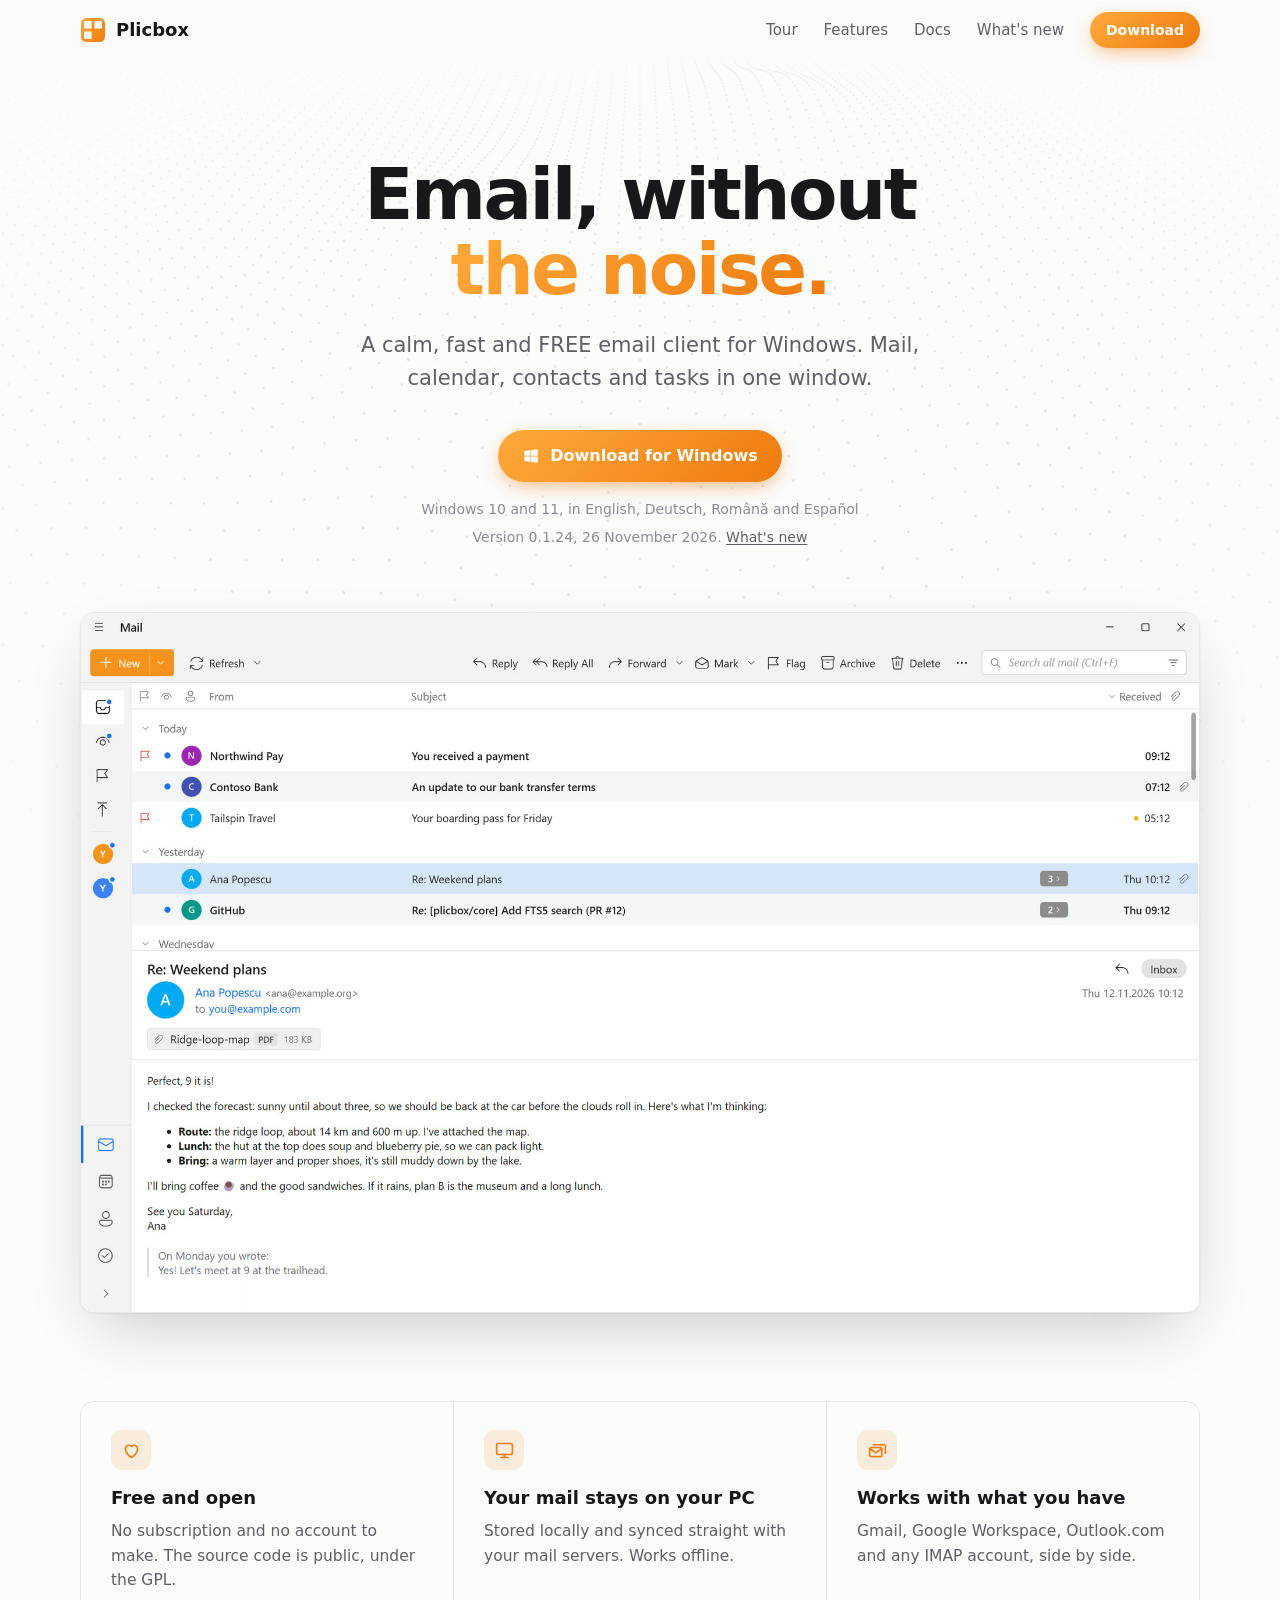
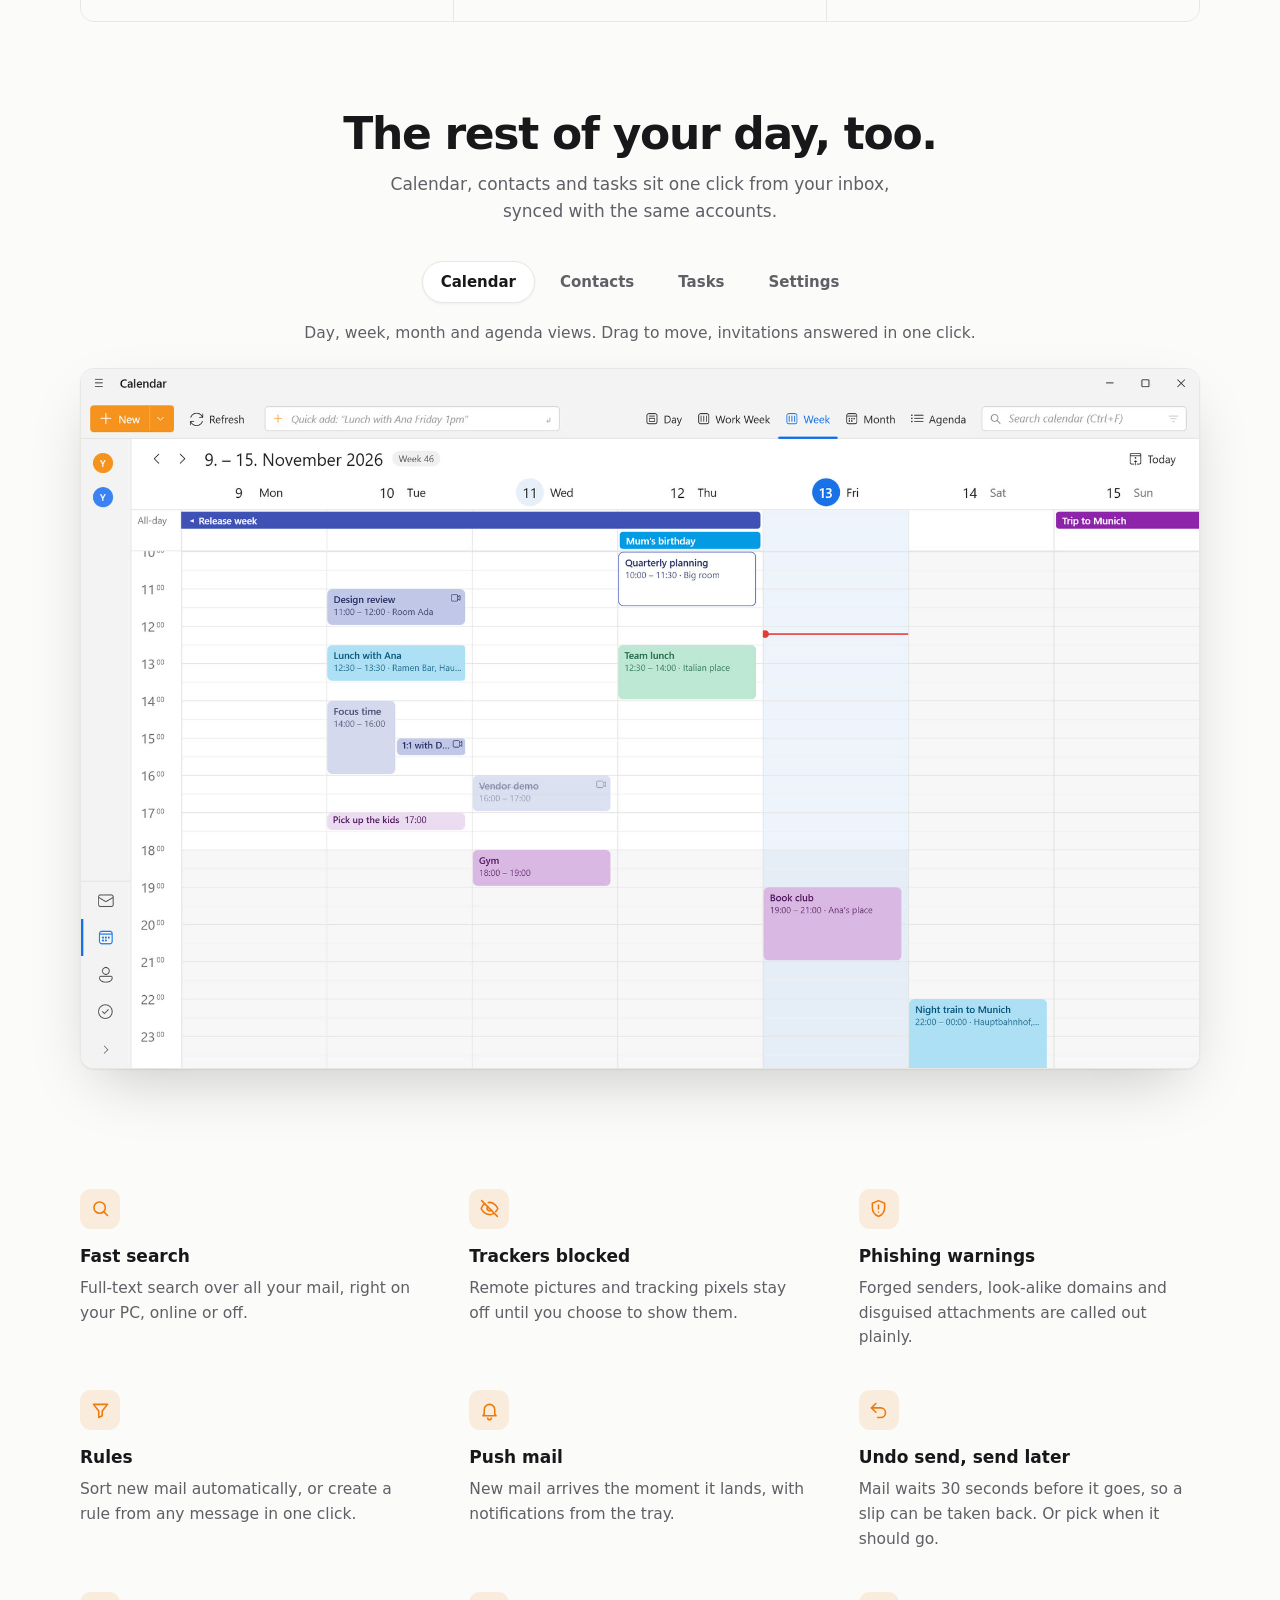
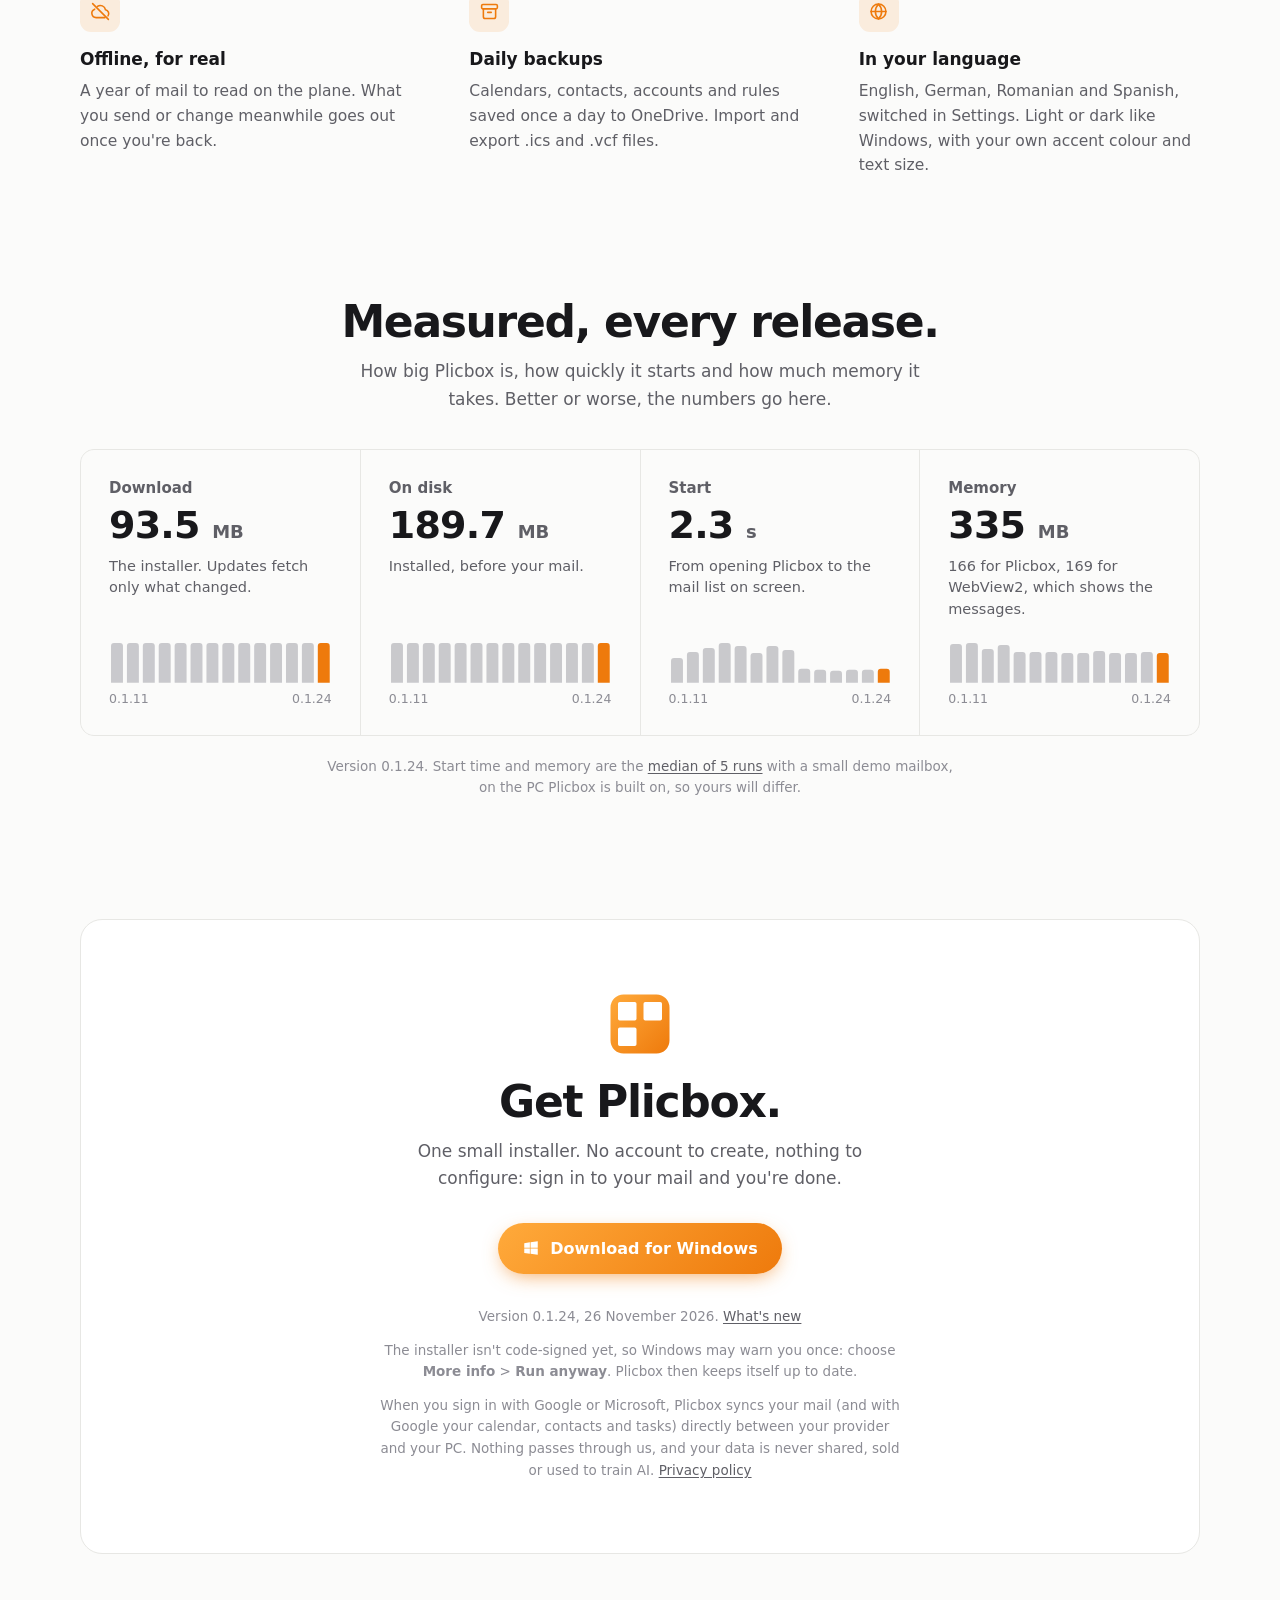
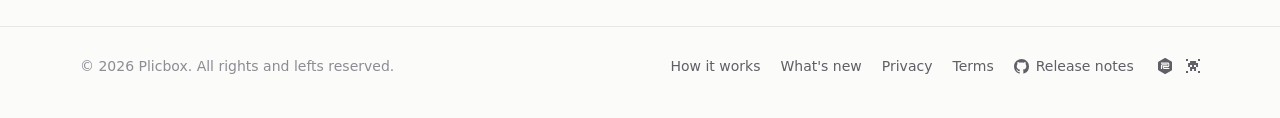
==== commit 3c62d594: "Release 0.1.24 - A message you send can no longer be lost when a sync ends at the moment it goes int" ====
--- a/site/index.html
+++ b/site/index.html
@@ -53,7 +53,7 @@
       </a>
       <div class="meta">Windows 10 and 11, in <span lang="en">English</span>, <span lang="de">Deutsch</span>, <span lang="ro">Română</span> and <span lang="es">Español</span></div>
       <!-- The newest version, written by site/update-versions.ps1 when a release goes out -->
-      <div class="meta version"><!-- version -->Version 0.1.23, 25 November 2026. <a href="changes.html">What's new</a><!-- /version --></div>
+      <div class="meta version"><!-- version -->Version 0.1.24, 26 November 2026. <a href="changes.html">What's new</a><!-- /version --></div>
     </section>
 
     <div class="shot hero-shot">
@@ -156,12 +156,12 @@
       <p class="sub">How big Plicbox is, how quickly it starts and how much memory it takes. Better or worse, the numbers go here.</p>
       <!-- perf: written by site/update-versions.ps1 from perf/history.csv; edits between these lines are replaced -->
       <div class="numbers">
-        <div><h3>Download</h3><p class="figure">93.4 <span>MB</span></p><p>The installer. Updates fetch only what changed.</p><svg class="columns" viewBox="0 0 224 40" width="224" height="40" role="img" aria-label="Installer size: 93.2 MB in 0.1.10, 93.4 MB in 0.1.23"><g><title>0.1.10: 93.2 MB</title><rect class="hit" x="0" width="16" height="40"/><path d="M2 40v-37q0-3 3-3h6q3 0 3 3v37z"/></g><g><title>0.1.11: 93.2 MB</title><rect class="hit" x="16" width="16" height="40"/><path d="M18 40v-37q0-3 3-3h6q3 0 3 3v37z"/></g><g><title>0.1.12: 93.2 MB</title><rect class="hit" x="32" width="16" height="40"/><path d="M34 40v-37q0-3 3-3h6q3 0 3 3v37z"/></g><g><title>0.1.13: 93.3 MB</title><rect class="hit" x="48" width="16" height="40"/><path d="M50 40v-37q0-3 3-3h6q3 0 3 3v37z"/></g><g><title>0.1.14: 93.3 MB</title><rect class="hit" x="64" width="16" height="40"/><path d="M66 40v-37q0-3 3-3h6q3 0 3 3v37z"/></g><g><title>0.1.15: 93.3 MB</title><rect class="hit" x="80" width="16" height="40"/><path d="M82 40v-37q0-3 3-3h6q3 0 3 3v37z"/></g><g><title>0.1.16: 93.3 MB</title><rect class="hit" x="96" width="16" height="40"/><path d="M98 40v-37q0-3 3-3h6q3 0 3 3v37z"/></g><g><title>0.1.17: 93.3 MB</title><rect class="hit" x="112" width="16" height="40"/><path d="M114 40v-37q0-3 3-3h6q3 0 3 3v37z"/></g><g><title>0.1.18: 93.4 MB</title><rect class="hit" x="128" width="16" height="40"/><path d="M130 40v-37q0-3 3-3h6q3 0 3 3v37z"/></g><g><title>0.1.19: 93.4 MB</title><rect class="hit" x="144" width="16" height="40"/><path d="M146 40v-37q0-3 3-3h6q3 0 3 3v37z"/></g><g><title>0.1.20: 93.4 MB</title><rect class="hit" x="160" width="16" height="40"/><path d="M162 40v-37q0-3 3-3h6q3 0 3 3v37z"/></g><g><title>0.1.21: 93.4 MB</title><rect class="hit" x="176" width="16" height="40"/><path d="M178 40v-37q0-3 3-3h6q3 0 3 3v37z"/></g><g><title>0.1.22: 93.4 MB</title><rect class="hit" x="192" width="16" height="40"/><path d="M194 40v-37q0-3 3-3h6q3 0 3 3v37z"/></g><g class="now"><title>0.1.23: 93.4 MB</title><rect class="hit" x="208" width="16" height="40"/><path d="M210 40v-37q0-3 3-3h6q3 0 3 3v37z"/></g></svg><span class="range" style="width:224px"><span>0.1.10</span><span>0.1.23</span></span></div>
-        <div><h3>On disk</h3><p class="figure">189.7 <span>MB</span></p><p>Installed, before your mail.</p><svg class="columns" viewBox="0 0 224 40" width="224" height="40" role="img" aria-label="Installed size: 189 MB in 0.1.10, 189.7 MB in 0.1.23"><g><title>0.1.10: 189 MB</title><rect class="hit" x="0" width="16" height="40"/><path d="M2 40v-37q0-3 3-3h6q3 0 3 3v37z"/></g><g><title>0.1.11: 189.1 MB</title><rect class="hit" x="16" width="16" height="40"/><path d="M18 40v-37q0-3 3-3h6q3 0 3 3v37z"/></g><g><title>0.1.12: 189.1 MB</title><rect class="hit" x="32" width="16" height="40"/><path d="M34 40v-37q0-3 3-3h6q3 0 3 3v37z"/></g><g><title>0.1.13: 189.3 MB</title><rect class="hit" x="48" width="16" height="40"/><path d="M50 40v-37q0-3 3-3h6q3 0 3 3v37z"/></g><g><title>0.1.14: 189.3 MB</title><rect class="hit" x="64" width="16" height="40"/><path d="M66 40v-37q0-3 3-3h6q3 0 3 3v37z"/></g><g><title>0.1.15: 189.4 MB</title><rect class="hit" x="80" width="16" height="40"/><path d="M82 40v-37q0-3 3-3h6q3 0 3 3v37z"/></g><g><title>0.1.16: 189.4 MB</title><rect class="hit" x="96" width="16" height="40"/><path d="M98 40v-37q0-3 3-3h6q3 0 3 3v37z"/></g><g><title>0.1.17: 189.5 MB</title><rect class="hit" x="112" width="16" height="40"/><path d="M114 40v-37q0-3 3-3h6q3 0 3 3v37z"/></g><g><title>0.1.18: 189.5 MB</title><rect class="hit" x="128" width="16" height="40"/><path d="M130 40v-37q0-3 3-3h6q3 0 3 3v37z"/></g><g><title>0.1.19: 189.5 MB</title><rect class="hit" x="144" width="16" height="40"/><path d="M146 40v-37q0-3 3-3h6q3 0 3 3v37z"/></g><g><title>0.1.20: 189.6 MB</title><rect class="hit" x="160" width="16" height="40"/><path d="M162 40v-37q0-3 3-3h6q3 0 3 3v37z"/></g><g><title>0.1.21: 189.7 MB</title><rect class="hit" x="176" width="16" height="40"/><path d="M178 40v-37q0-3 3-3h6q3 0 3 3v37z"/></g><g><title>0.1.22: 189.7 MB</title><rect class="hit" x="192" width="16" height="40"/><path d="M194 40v-37q0-3 3-3h6q3 0 3 3v37z"/></g><g class="now"><title>0.1.23: 189.7 MB</title><rect class="hit" x="208" width="16" height="40"/><path d="M210 40v-37q0-3 3-3h6q3 0 3 3v37z"/></g></svg><span class="range" style="width:224px"><span>0.1.10</span><span>0.1.23</span></span></div>
-        <div><h3>Start</h3><p class="figure">2.2 <span>s</span></p><p>From opening Plicbox to the mail list on screen.</p><svg class="columns" viewBox="0 0 224 40" width="224" height="40" role="img" aria-label="Start time: 5.1 s in 0.1.10, 2.2 s in 0.1.23"><g><title>0.1.10: 5.1 s</title><rect class="hit" x="0" width="16" height="40"/><path d="M2 40v-28q0-3 3-3h6q3 0 3 3v28z"/></g><g><title>0.1.11: 4.1 s</title><rect class="hit" x="16" width="16" height="40"/><path d="M18 40v-22q0-3 3-3h6q3 0 3 3v22z"/></g><g><title>0.1.12: 5.0 s</title><rect class="hit" x="32" width="16" height="40"/><path d="M34 40v-28q0-3 3-3h6q3 0 3 3v28z"/></g><g><title>0.1.13: 5.7 s</title><rect class="hit" x="48" width="16" height="40"/><path d="M50 40v-32q0-3 3-3h6q3 0 3 3v32z"/></g><g><title>0.1.14: 6.5 s</title><rect class="hit" x="64" width="16" height="40"/><path d="M66 40v-37q0-3 3-3h6q3 0 3 3v37z"/></g><g><title>0.1.15: 6.0 s</title><rect class="hit" x="80" width="16" height="40"/><path d="M82 40v-34q0-3 3-3h6q3 0 3 3v34z"/></g><g><title>0.1.16: 4.9 s</title><rect class="hit" x="96" width="16" height="40"/><path d="M98 40v-27q0-3 3-3h6q3 0 3 3v27z"/></g><g><title>0.1.17: 6.0 s</title><rect class="hit" x="112" width="16" height="40"/><path d="M114 40v-34q0-3 3-3h6q3 0 3 3v34z"/></g><g><title>0.1.18: 5.3 s</title><rect class="hit" x="128" width="16" height="40"/><path d="M130 40v-30q0-3 3-3h6q3 0 3 3v30z"/></g><g><title>0.1.19: 2.3 s</title><rect class="hit" x="144" width="16" height="40"/><path d="M146 40v-11q0-3 3-3h6q3 0 3 3v11z"/></g><g><title>0.1.20: 2.0 s</title><rect class="hit" x="160" width="16" height="40"/><path d="M162 40v-10q0-3 3-3h6q3 0 3 3v10z"/></g><g><title>0.1.21: 1.9 s</title><rect class="hit" x="176" width="16" height="40"/><path d="M178 40v-9q0-3 3-3h6q3 0 3 3v9z"/></g><g><title>0.1.22: 2.2 s</title><rect class="hit" x="192" width="16" height="40"/><path d="M194 40v-10q0-3 3-3h6q3 0 3 3v10z"/></g><g class="now"><title>0.1.23: 2.2 s</title><rect class="hit" x="208" width="16" height="40"/><path d="M210 40v-10q0-3 3-3h6q3 0 3 3v10z"/></g></svg><span class="range" style="width:224px"><span>0.1.10</span><span>0.1.23</span></span></div>
-        <div><h3>Memory</h3><p class="figure">341 <span>MB</span></p><p>171 for Plicbox, 171 for WebView2, which shows the messages.</p><svg class="columns" viewBox="0 0 224 40" width="224" height="40" role="img" aria-label="Memory: 423 MB in 0.1.10, 341 MB in 0.1.23"><g><title>0.1.10: 423 MB</title><rect class="hit" x="0" width="16" height="40"/><path d="M2 40v-35q0-3 3-3h6q3 0 3 3v35z"/></g><g><title>0.1.11: 431 MB</title><rect class="hit" x="16" width="16" height="40"/><path d="M18 40v-36q0-3 3-3h6q3 0 3 3v36z"/></g><g><title>0.1.12: 440 MB</title><rect class="hit" x="32" width="16" height="40"/><path d="M34 40v-37q0-3 3-3h6q3 0 3 3v37z"/></g><g><title>0.1.13: 372 MB</title><rect class="hit" x="48" width="16" height="40"/><path d="M50 40v-31q0-3 3-3h6q3 0 3 3v31z"/></g><g><title>0.1.14: 423 MB</title><rect class="hit" x="64" width="16" height="40"/><path d="M66 40v-35q0-3 3-3h6q3 0 3 3v35z"/></g><g><title>0.1.15: 342 MB</title><rect class="hit" x="80" width="16" height="40"/><path d="M82 40v-28q0-3 3-3h6q3 0 3 3v28z"/></g><g><title>0.1.16: 340 MB</title><rect class="hit" x="96" width="16" height="40"/><path d="M98 40v-28q0-3 3-3h6q3 0 3 3v28z"/></g><g><title>0.1.17: 341 MB</title><rect class="hit" x="112" width="16" height="40"/><path d="M114 40v-28q0-3 3-3h6q3 0 3 3v28z"/></g><g><title>0.1.18: 328 MB</title><rect class="hit" x="128" width="16" height="40"/><path d="M130 40v-27q0-3 3-3h6q3 0 3 3v27z"/></g><g><title>0.1.19: 336 MB</title><rect class="hit" x="144" width="16" height="40"/><path d="M146 40v-27q0-3 3-3h6q3 0 3 3v27z"/></g><g><title>0.1.20: 347 MB</title><rect class="hit" x="160" width="16" height="40"/><path d="M162 40v-29q0-3 3-3h6q3 0 3 3v29z"/></g><g><title>0.1.21: 331 MB</title><rect class="hit" x="176" width="16" height="40"/><path d="M178 40v-27q0-3 3-3h6q3 0 3 3v27z"/></g><g><title>0.1.22: 335 MB</title><rect class="hit" x="192" width="16" height="40"/><path d="M194 40v-27q0-3 3-3h6q3 0 3 3v27z"/></g><g class="now"><title>0.1.23: 341 MB</title><rect class="hit" x="208" width="16" height="40"/><path d="M210 40v-28q0-3 3-3h6q3 0 3 3v28z"/></g></svg><span class="range" style="width:224px"><span>0.1.10</span><span>0.1.23</span></span></div>
+        <div><h3>Download</h3><p class="figure">93.5 <span>MB</span></p><p>The installer. Updates fetch only what changed.</p><svg class="columns" viewBox="0 0 224 40" width="224" height="40" role="img" aria-label="Installer size: 93.2 MB in 0.1.11, 93.5 MB in 0.1.24"><g><title>0.1.11: 93.2 MB</title><rect class="hit" x="0" width="16" height="40"/><path d="M2 40v-37q0-3 3-3h6q3 0 3 3v37z"/></g><g><title>0.1.12: 93.2 MB</title><rect class="hit" x="16" width="16" height="40"/><path d="M18 40v-37q0-3 3-3h6q3 0 3 3v37z"/></g><g><title>0.1.13: 93.3 MB</title><rect class="hit" x="32" width="16" height="40"/><path d="M34 40v-37q0-3 3-3h6q3 0 3 3v37z"/></g><g><title>0.1.14: 93.3 MB</title><rect class="hit" x="48" width="16" height="40"/><path d="M50 40v-37q0-3 3-3h6q3 0 3 3v37z"/></g><g><title>0.1.15: 93.3 MB</title><rect class="hit" x="64" width="16" height="40"/><path d="M66 40v-37q0-3 3-3h6q3 0 3 3v37z"/></g><g><title>0.1.16: 93.3 MB</title><rect class="hit" x="80" width="16" height="40"/><path d="M82 40v-37q0-3 3-3h6q3 0 3 3v37z"/></g><g><title>0.1.17: 93.3 MB</title><rect class="hit" x="96" width="16" height="40"/><path d="M98 40v-37q0-3 3-3h6q3 0 3 3v37z"/></g><g><title>0.1.18: 93.4 MB</title><rect class="hit" x="112" width="16" height="40"/><path d="M114 40v-37q0-3 3-3h6q3 0 3 3v37z"/></g><g><title>0.1.19: 93.4 MB</title><rect class="hit" x="128" width="16" height="40"/><path d="M130 40v-37q0-3 3-3h6q3 0 3 3v37z"/></g><g><title>0.1.20: 93.4 MB</title><rect class="hit" x="144" width="16" height="40"/><path d="M146 40v-37q0-3 3-3h6q3 0 3 3v37z"/></g><g><title>0.1.21: 93.4 MB</title><rect class="hit" x="160" width="16" height="40"/><path d="M162 40v-37q0-3 3-3h6q3 0 3 3v37z"/></g><g><title>0.1.22: 93.4 MB</title><rect class="hit" x="176" width="16" height="40"/><path d="M178 40v-37q0-3 3-3h6q3 0 3 3v37z"/></g><g><title>0.1.23: 93.4 MB</title><rect class="hit" x="192" width="16" height="40"/><path d="M194 40v-37q0-3 3-3h6q3 0 3 3v37z"/></g><g class="now"><title>0.1.24: 93.5 MB</title><rect class="hit" x="208" width="16" height="40"/><path d="M210 40v-37q0-3 3-3h6q3 0 3 3v37z"/></g></svg><span class="range" style="width:224px"><span>0.1.11</span><span>0.1.24</span></span></div>
+        <div><h3>On disk</h3><p class="figure">189.7 <span>MB</span></p><p>Installed, before your mail.</p><svg class="columns" viewBox="0 0 224 40" width="224" height="40" role="img" aria-label="Installed size: 189.1 MB in 0.1.11, 189.7 MB in 0.1.24"><g><title>0.1.11: 189.1 MB</title><rect class="hit" x="0" width="16" height="40"/><path d="M2 40v-37q0-3 3-3h6q3 0 3 3v37z"/></g><g><title>0.1.12: 189.1 MB</title><rect class="hit" x="16" width="16" height="40"/><path d="M18 40v-37q0-3 3-3h6q3 0 3 3v37z"/></g><g><title>0.1.13: 189.3 MB</title><rect class="hit" x="32" width="16" height="40"/><path d="M34 40v-37q0-3 3-3h6q3 0 3 3v37z"/></g><g><title>0.1.14: 189.3 MB</title><rect class="hit" x="48" width="16" height="40"/><path d="M50 40v-37q0-3 3-3h6q3 0 3 3v37z"/></g><g><title>0.1.15: 189.4 MB</title><rect class="hit" x="64" width="16" height="40"/><path d="M66 40v-37q0-3 3-3h6q3 0 3 3v37z"/></g><g><title>0.1.16: 189.4 MB</title><rect class="hit" x="80" width="16" height="40"/><path d="M82 40v-37q0-3 3-3h6q3 0 3 3v37z"/></g><g><title>0.1.17: 189.5 MB</title><rect class="hit" x="96" width="16" height="40"/><path d="M98 40v-37q0-3 3-3h6q3 0 3 3v37z"/></g><g><title>0.1.18: 189.5 MB</title><rect class="hit" x="112" width="16" height="40"/><path d="M114 40v-37q0-3 3-3h6q3 0 3 3v37z"/></g><g><title>0.1.19: 189.5 MB</title><rect class="hit" x="128" width="16" height="40"/><path d="M130 40v-37q0-3 3-3h6q3 0 3 3v37z"/></g><g><title>0.1.20: 189.6 MB</title><rect class="hit" x="144" width="16" height="40"/><path d="M146 40v-37q0-3 3-3h6q3 0 3 3v37z"/></g><g><title>0.1.21: 189.7 MB</title><rect class="hit" x="160" width="16" height="40"/><path d="M162 40v-37q0-3 3-3h6q3 0 3 3v37z"/></g><g><title>0.1.22: 189.7 MB</title><rect class="hit" x="176" width="16" height="40"/><path d="M178 40v-37q0-3 3-3h6q3 0 3 3v37z"/></g><g><title>0.1.23: 189.7 MB</title><rect class="hit" x="192" width="16" height="40"/><path d="M194 40v-37q0-3 3-3h6q3 0 3 3v37z"/></g><g class="now"><title>0.1.24: 189.7 MB</title><rect class="hit" x="208" width="16" height="40"/><path d="M210 40v-37q0-3 3-3h6q3 0 3 3v37z"/></g></svg><span class="range" style="width:224px"><span>0.1.11</span><span>0.1.24</span></span></div>
+        <div><h3>Start</h3><p class="figure">2.3 <span>s</span></p><p>From opening Plicbox to the mail list on screen.</p><svg class="columns" viewBox="0 0 224 40" width="224" height="40" role="img" aria-label="Start time: 4.1 s in 0.1.11, 2.3 s in 0.1.24"><g><title>0.1.11: 4.1 s</title><rect class="hit" x="0" width="16" height="40"/><path d="M2 40v-22q0-3 3-3h6q3 0 3 3v22z"/></g><g><title>0.1.12: 5.0 s</title><rect class="hit" x="16" width="16" height="40"/><path d="M18 40v-28q0-3 3-3h6q3 0 3 3v28z"/></g><g><title>0.1.13: 5.7 s</title><rect class="hit" x="32" width="16" height="40"/><path d="M34 40v-32q0-3 3-3h6q3 0 3 3v32z"/></g><g><title>0.1.14: 6.5 s</title><rect class="hit" x="48" width="16" height="40"/><path d="M50 40v-37q0-3 3-3h6q3 0 3 3v37z"/></g><g><title>0.1.15: 6.0 s</title><rect class="hit" x="64" width="16" height="40"/><path d="M66 40v-34q0-3 3-3h6q3 0 3 3v34z"/></g><g><title>0.1.16: 4.9 s</title><rect class="hit" x="80" width="16" height="40"/><path d="M82 40v-27q0-3 3-3h6q3 0 3 3v27z"/></g><g><title>0.1.17: 6.0 s</title><rect class="hit" x="96" width="16" height="40"/><path d="M98 40v-34q0-3 3-3h6q3 0 3 3v34z"/></g><g><title>0.1.18: 5.3 s</title><rect class="hit" x="112" width="16" height="40"/><path d="M114 40v-30q0-3 3-3h6q3 0 3 3v30z"/></g><g><title>0.1.19: 2.3 s</title><rect class="hit" x="128" width="16" height="40"/><path d="M130 40v-11q0-3 3-3h6q3 0 3 3v11z"/></g><g><title>0.1.20: 2.0 s</title><rect class="hit" x="144" width="16" height="40"/><path d="M146 40v-10q0-3 3-3h6q3 0 3 3v10z"/></g><g><title>0.1.21: 1.9 s</title><rect class="hit" x="160" width="16" height="40"/><path d="M162 40v-9q0-3 3-3h6q3 0 3 3v9z"/></g><g><title>0.1.22: 2.2 s</title><rect class="hit" x="176" width="16" height="40"/><path d="M178 40v-10q0-3 3-3h6q3 0 3 3v10z"/></g><g><title>0.1.23: 2.2 s</title><rect class="hit" x="192" width="16" height="40"/><path d="M194 40v-10q0-3 3-3h6q3 0 3 3v10z"/></g><g class="now"><title>0.1.24: 2.3 s</title><rect class="hit" x="208" width="16" height="40"/><path d="M210 40v-11q0-3 3-3h6q3 0 3 3v11z"/></g></svg><span class="range" style="width:224px"><span>0.1.11</span><span>0.1.24</span></span></div>
+        <div><h3>Memory</h3><p class="figure">335 <span>MB</span></p><p>166 for Plicbox, 169 for WebView2, which shows the messages.</p><svg class="columns" viewBox="0 0 224 40" width="224" height="40" role="img" aria-label="Memory: 431 MB in 0.1.11, 335 MB in 0.1.24"><g><title>0.1.11: 431 MB</title><rect class="hit" x="0" width="16" height="40"/><path d="M2 40v-36q0-3 3-3h6q3 0 3 3v36z"/></g><g><title>0.1.12: 440 MB</title><rect class="hit" x="16" width="16" height="40"/><path d="M18 40v-37q0-3 3-3h6q3 0 3 3v37z"/></g><g><title>0.1.13: 372 MB</title><rect class="hit" x="32" width="16" height="40"/><path d="M34 40v-31q0-3 3-3h6q3 0 3 3v31z"/></g><g><title>0.1.14: 423 MB</title><rect class="hit" x="48" width="16" height="40"/><path d="M50 40v-35q0-3 3-3h6q3 0 3 3v35z"/></g><g><title>0.1.15: 342 MB</title><rect class="hit" x="64" width="16" height="40"/><path d="M66 40v-28q0-3 3-3h6q3 0 3 3v28z"/></g><g><title>0.1.16: 340 MB</title><rect class="hit" x="80" width="16" height="40"/><path d="M82 40v-28q0-3 3-3h6q3 0 3 3v28z"/></g><g><title>0.1.17: 341 MB</title><rect class="hit" x="96" width="16" height="40"/><path d="M98 40v-28q0-3 3-3h6q3 0 3 3v28z"/></g><g><title>0.1.18: 328 MB</title><rect class="hit" x="112" width="16" height="40"/><path d="M114 40v-27q0-3 3-3h6q3 0 3 3v27z"/></g><g><title>0.1.19: 336 MB</title><rect class="hit" x="128" width="16" height="40"/><path d="M130 40v-27q0-3 3-3h6q3 0 3 3v27z"/></g><g><title>0.1.20: 347 MB</title><rect class="hit" x="144" width="16" height="40"/><path d="M146 40v-29q0-3 3-3h6q3 0 3 3v29z"/></g><g><title>0.1.21: 331 MB</title><rect class="hit" x="160" width="16" height="40"/><path d="M162 40v-27q0-3 3-3h6q3 0 3 3v27z"/></g><g><title>0.1.22: 335 MB</title><rect class="hit" x="176" width="16" height="40"/><path d="M178 40v-27q0-3 3-3h6q3 0 3 3v27z"/></g><g><title>0.1.23: 341 MB</title><rect class="hit" x="192" width="16" height="40"/><path d="M194 40v-28q0-3 3-3h6q3 0 3 3v28z"/></g><g class="now"><title>0.1.24: 335 MB</title><rect class="hit" x="208" width="16" height="40"/><path d="M210 40v-27q0-3 3-3h6q3 0 3 3v27z"/></g></svg><span class="range" style="width:224px"><span>0.1.11</span><span>0.1.24</span></span></div>
       </div>
-      <p class="fine">Version 0.1.23. Start time and memory are the <a href="https://github.com/bogdanspn/plicbox/tree/main/perf">median of 5 runs</a> with a small demo mailbox, on the PC Plicbox is built on, so yours will differ.</p>
+      <p class="fine">Version 0.1.24. Start time and memory are the <a href="https://github.com/bogdanspn/plicbox/tree/main/perf">median of 5 runs</a> with a small demo mailbox, on the PC Plicbox is built on, so yours will differ.</p>
       <!-- /perf -->
     </section>
 
@@ -173,7 +173,7 @@
         <svg viewBox="0 0 24 24" fill="currentColor" aria-hidden="true"><path d="M3 5.5 10.5 4.4v7.1H3zm0 13 7.5 1.1v-7H3zm8.4 1.2L21 21v-8.5h-9.6zm0-15.4v7.2H21V3z"/></svg>
         Download for Windows
       </a>
-      <p class="fine version"><!-- version -->Version 0.1.23, 25 November 2026. <a href="changes.html">What's new</a><!-- /version --></p>
+      <p class="fine version"><!-- version -->Version 0.1.24, 26 November 2026. <a href="changes.html">What's new</a><!-- /version --></p>
       <p class="fine">The installer isn't code-signed yet, so Windows may warn you once: choose <b>More info</b> &gt; <b>Run anyway</b>. Plicbox then keeps itself up to date.</p>
       <p class="fine" id="privacy">When you sign in with Google or Microsoft, Plicbox syncs your mail (and with Google your calendar, contacts and tasks) directly between
       your provider and your PC. Nothing passes through us, and your data is never shared, sold or used to train AI.
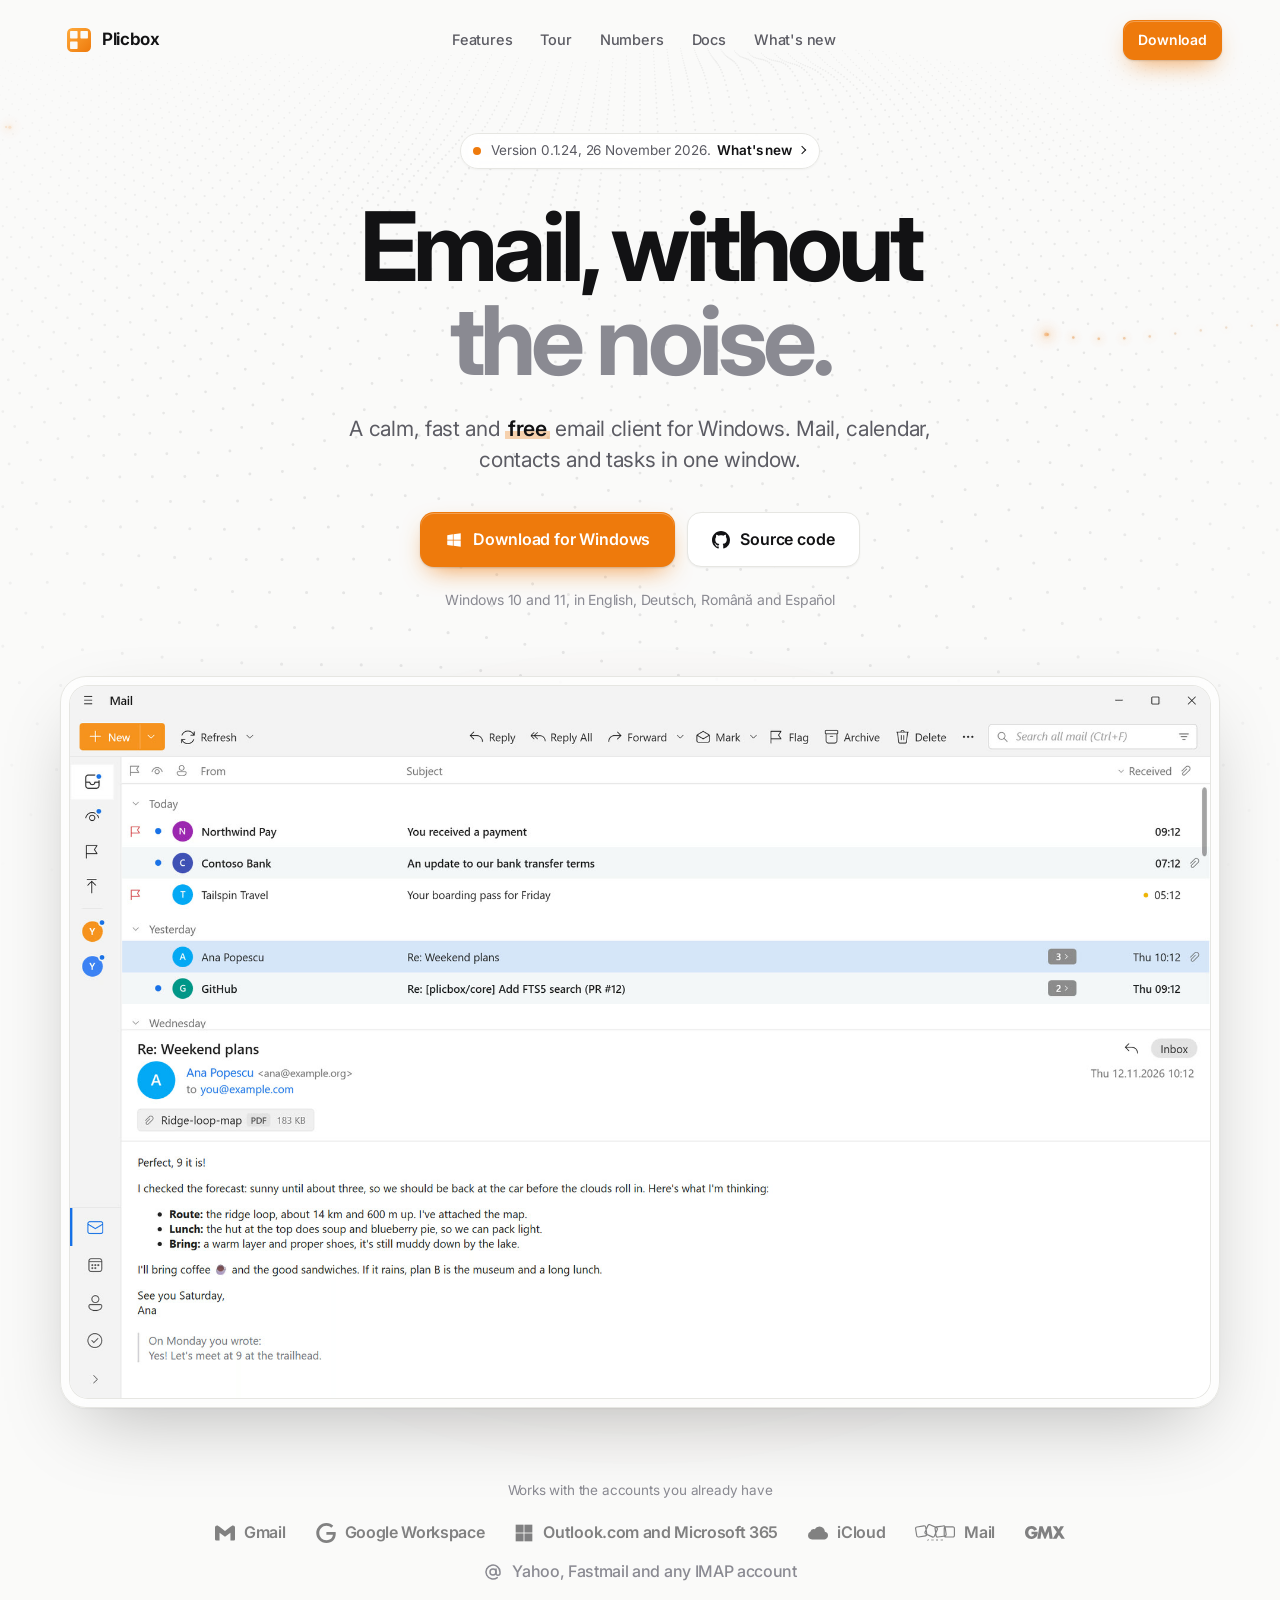
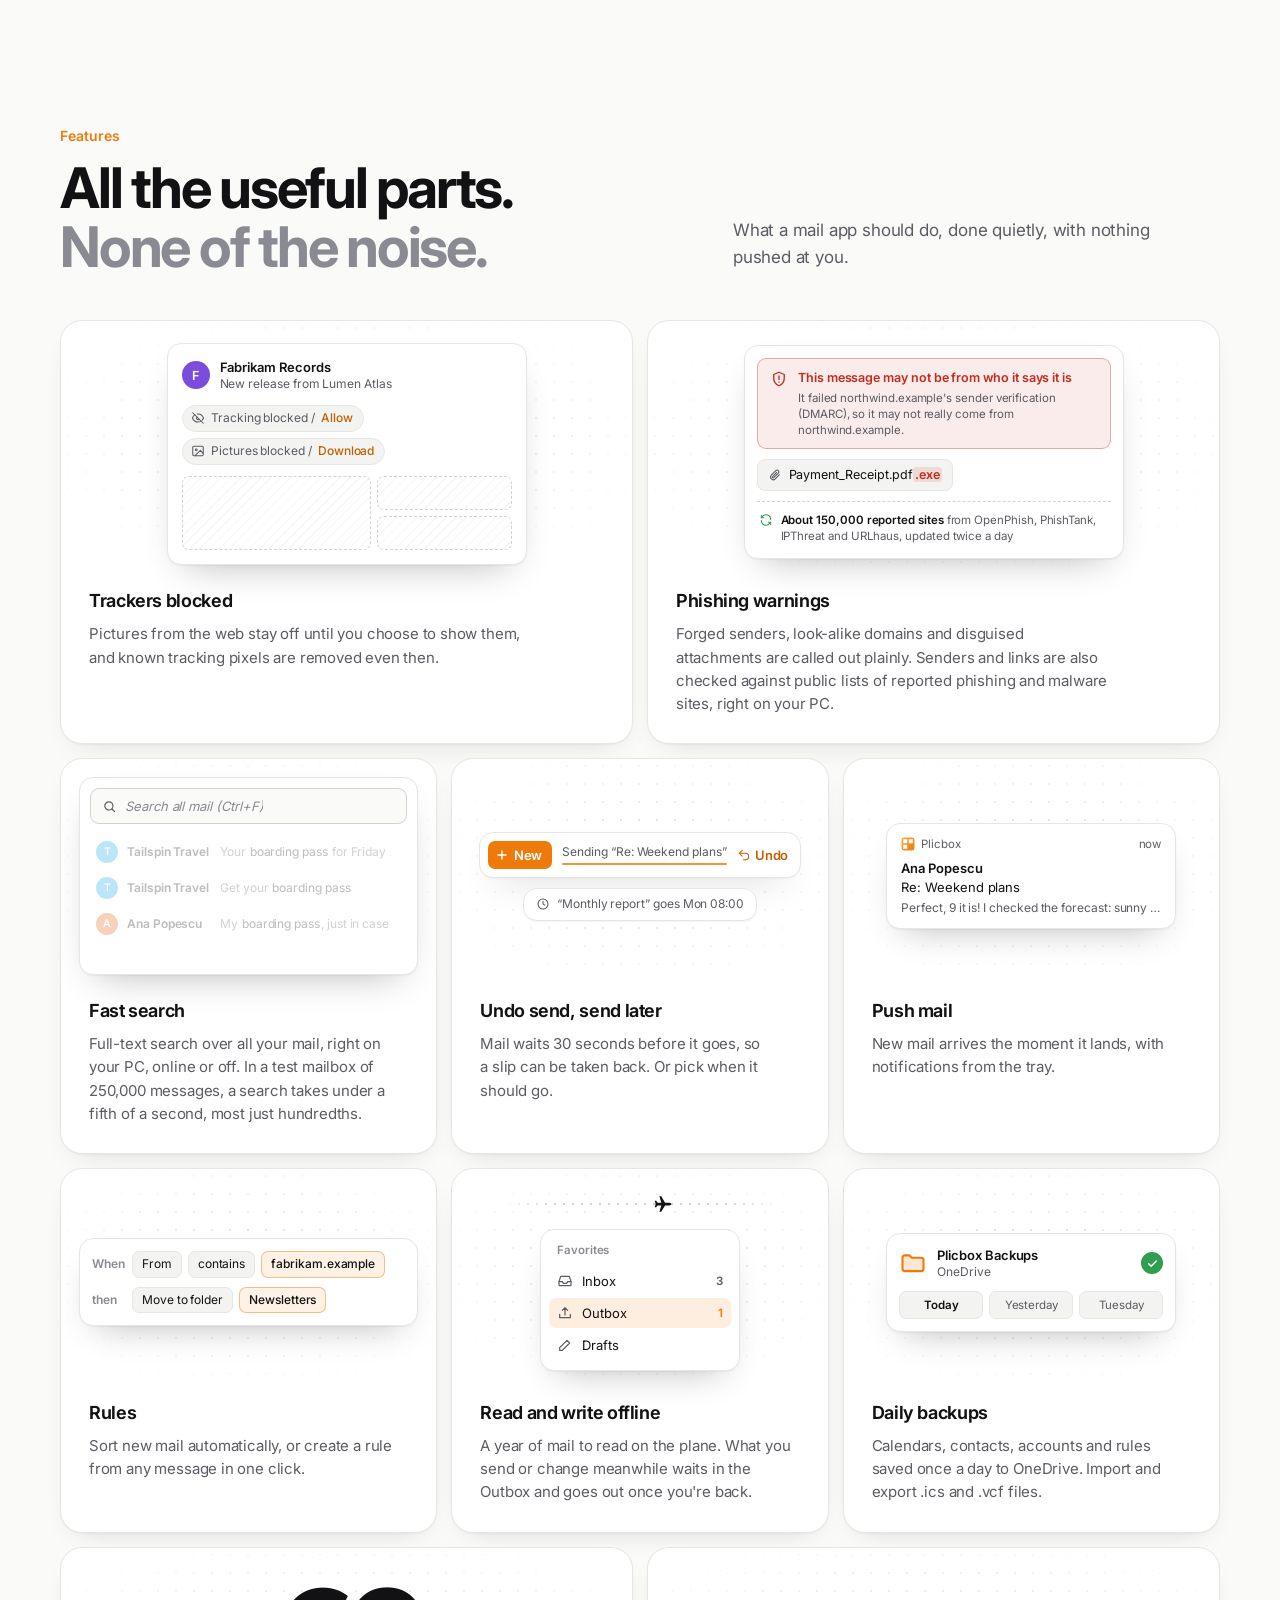
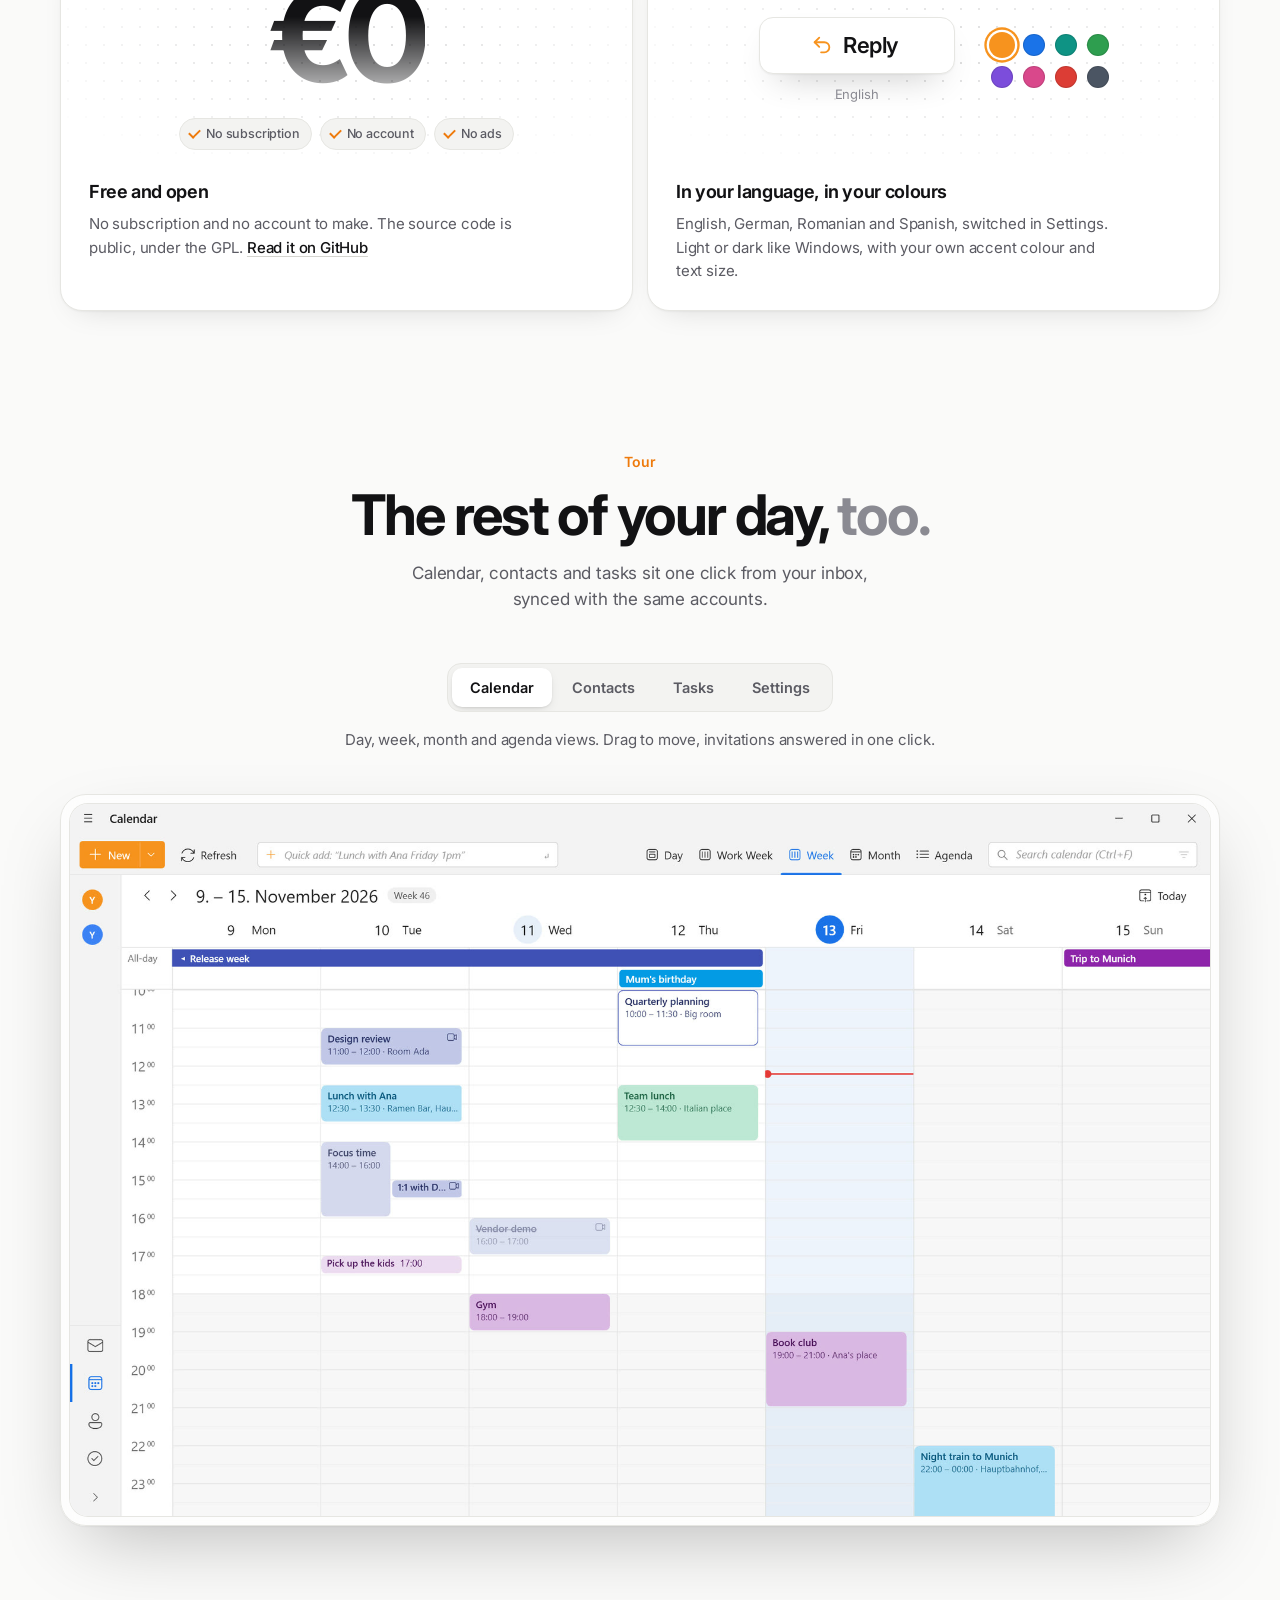
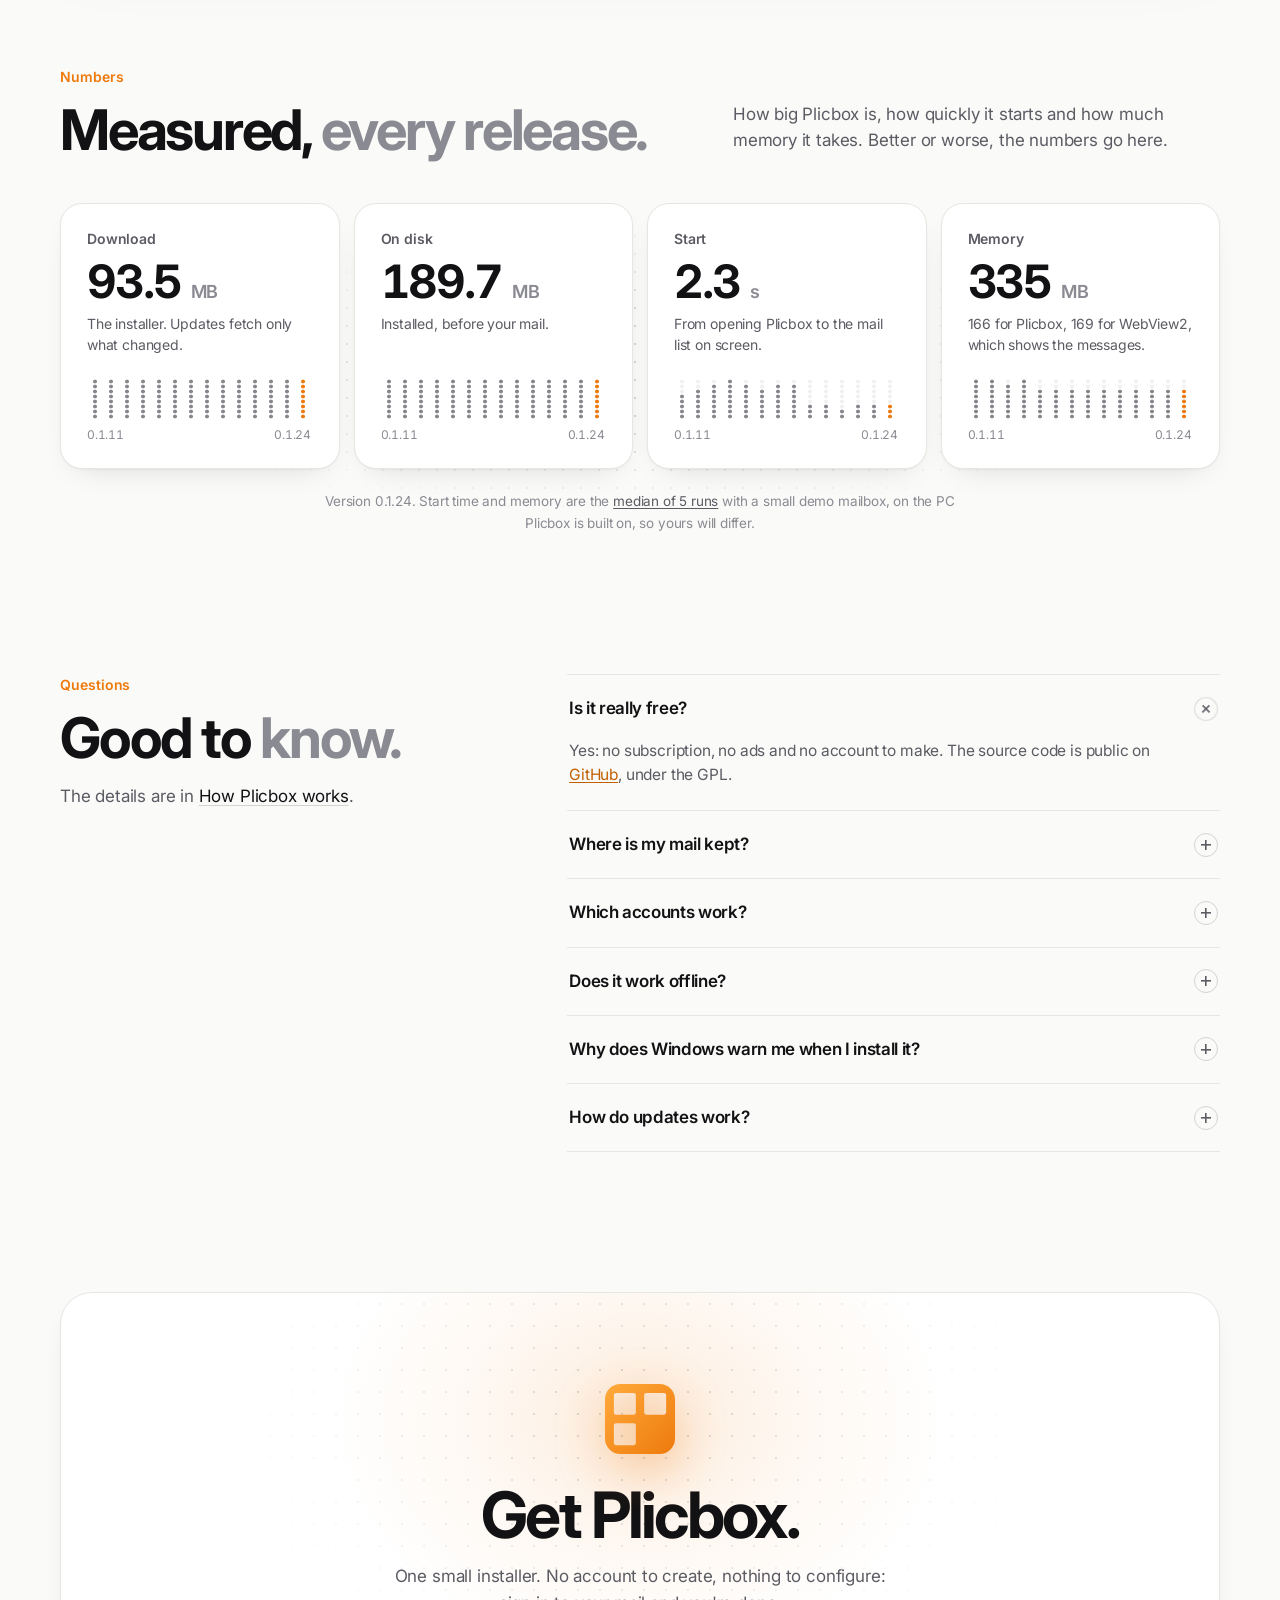
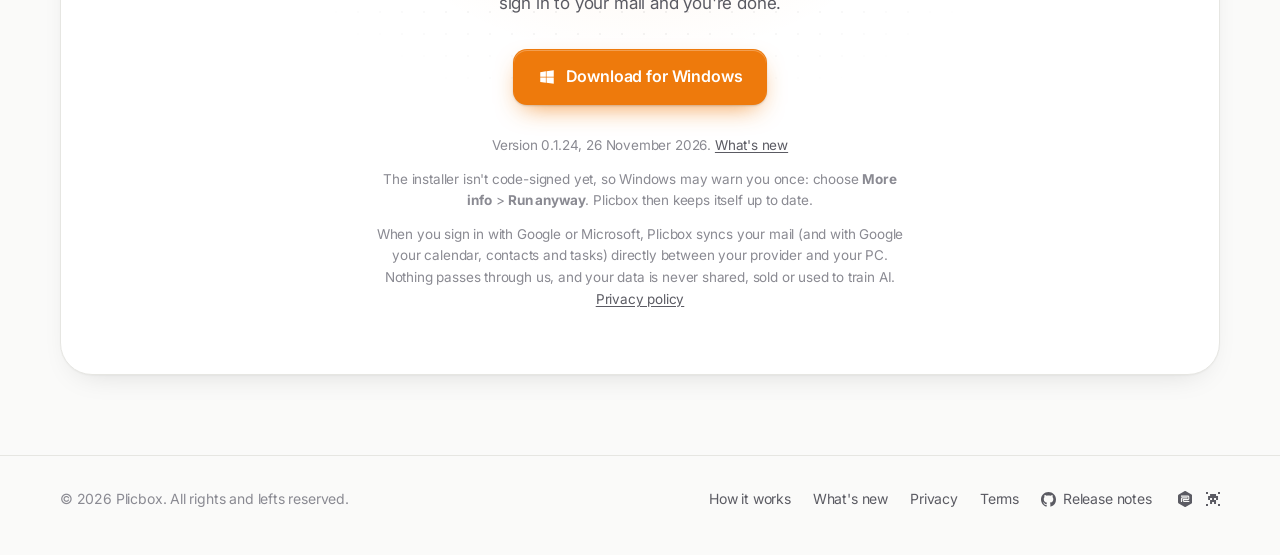
==== commit a72ce6d5: "A new look for the website, in Inter - Inter for every page, served from the site itself (Latin, plu" ====
--- a/site/index.html
+++ b/site/index.html
@@ -6,6 +6,8 @@
 <title>Plicbox: email for Windows, without the noise</title>
 <meta name="description" content="A calm, fast and free email client for Windows. Mail, calendar, contacts and tasks in one window. Your mail stays on your PC. In English, German, Romanian and Spanish.">
 <meta name="color-scheme" content="light dark">
+<meta name="theme-color" content="#fafaf9" media="(prefers-color-scheme: light)">
+<meta name="theme-color" content="#0b0b0d" media="(prefers-color-scheme: dark)">
 <link rel="canonical" href="https://plicbox.bogdanrosu.net/">
 <meta property="og:type" content="website">
 <meta property="og:site_name" content="Plicbox">
@@ -20,21 +22,23 @@
 <link rel="icon" href="icons/favicon.svg" type="image/svg+xml">
 <link rel="apple-touch-icon" href="icons/apple-touch-icon.png">
 <link rel="manifest" href="site.webmanifest">
-<link rel="stylesheet" href="css/base.css">
-<link rel="stylesheet" href="css/home.css?v=0.1.19b">
+<link rel="preload" href="fonts/inter-latin.woff2" as="font" type="font/woff2" crossorigin>
+<link rel="stylesheet" href="css/base.css?v=2">
+<link rel="stylesheet" href="css/home.css?v=2">
 </head>
 <body>
 
 <header class="top" id="top">
-  <div class="wrap">
-    <a class="brand" href="#"><img src="icons/favicon.svg" alt="">Plicbox</a>
-    <nav>
+  <div class="bar">
+    <a class="brand" href="#"><img src="icons/favicon.svg" alt="" width="26" height="26">Plicbox</a>
+    <nav aria-label="Sections">
+      <a href="#features">Features</a>
       <a href="#tour">Tour</a>
-      <a href="#details">Features</a>
+      <a href="#numbers">Numbers</a>
       <a href="docs.html">Docs</a>
       <a href="changes.html">What's new</a>
-      <a class="btn btn-primary btn-small" href="#download">Download</a>
     </nav>
+    <a class="btn btn-primary btn-small" href="#download">Download</a>
   </div>
 </header>
 
@@ -45,48 +49,222 @@
   <div class="wrap">
 
     <section class="hero">
+      <!-- The noise Plicbox leaves out: shown for a moment, struck through and cleared away (CSS only, wide screens). -->
+      <div class="noise" aria-hidden="true">
+        <span style="--x:1%;--y:4%;--i:0"><b><i>&#x2726;</i> Summarize with AI</b></span>
+        <span class="r" style="--x:3%;--y:10%;--i:1"><b>Upgrade to Premium</b></span>
+        <span style="--x:6%;--y:30%;--i:2"><b><i class="ad">Ad</i> Sponsored</b></span>
+        <span class="r" style="--x:0%;--y:36%;--i:3"><b>1&#xD7;1 tracking pixel</b></span>
+        <span style="--x:0%;--y:57%;--i:4"><b>Your trial ends in 3 days</b></span>
+        <span class="r" style="--x:5%;--y:62%;--i:5"><b><i>&#x2605;&#x2605;&#x2605;&#x2605;&#x2605;</i> Rate us</b></span>
+        <span style="--x:4%;--y:82%;--i:6"><b><i>&#x2726;</i> Try the new AI inbox</b></span>
+        <span class="r" style="--x:1%;--y:86%;--i:7"><b>Sign up to continue</b></span>
+      </div>
+
+      <!-- The newest version, written by site/update-versions.ps1 when a release goes out -->
+      <p class="badge"><span class="pulse" aria-hidden="true"></span><span><!-- version -->Version 0.1.24, 26 November 2026. <a href="changes.html">What's new</a><!-- /version --></span></p>
       <h1>Email, without<br><span>the noise.</span></h1>
-      <p class="lede">A calm, fast and FREE email client for Windows. Mail, calendar, contacts and tasks in one window.</p>
-      <a class="btn btn-primary" href="https://github.com/bogdanspn/plicbox/releases/latest/download/Plicbox.App-win-Setup.exe">
-        <svg viewBox="0 0 24 24" fill="currentColor" aria-hidden="true"><path d="M3 5.5 10.5 4.4v7.1H3zm0 13 7.5 1.1v-7H3zm8.4 1.2L21 21v-8.5h-9.6zm0-15.4v7.2H21V3z"/></svg>
-        Download for Windows
-      </a>
-      <div class="meta">Windows 10 and 11, in <span lang="en">English</span>, <span lang="de">Deutsch</span>, <span lang="ro">Română</span> and <span lang="es">Español</span></div>
-      <!-- The newest version, written by site/update-versions.ps1 when a release goes out -->
-      <div class="meta version"><!-- version -->Version 0.1.24, 26 November 2026. <a href="changes.html">What's new</a><!-- /version --></div>
-    </section>
-
-    <div class="shot hero-shot">
-      <!-- Recorded from the app (--record-site): new mail arrives, then a reply is written and sent. -->
-      <video data-name="hero" muted loop playsinline preload="auto" width="1920" height="1200"
-        aria-label="Plicbox: a new email arrives, then a reply to Ana is typed and sent"></video>
-      <!-- Straight after the element, so the first paint already shows the right theme's first frame. -->
-      <script>document.querySelector('video[data-name="hero"]').poster = `media/hero-${matchMedia('(prefers-color-scheme: dark)').matches ? 'dark' : 'light'}.jpg`;</script>
+      <p class="lede">A calm, fast and <mark>free</mark> email client for Windows. Mail, calendar, contacts and tasks in one window.</p>
+      <div class="actions">
+        <a class="btn btn-primary btn-large" href="https://github.com/bogdanspn/plicbox/releases/latest/download/Plicbox.App-win-Setup.exe">
+          <svg viewBox="0 0 24 24" fill="currentColor" aria-hidden="true"><path d="M3 5.5 10.5 4.4v7.1H3zm0 13 7.5 1.1v-7H3zm8.4 1.2L21 21v-8.5h-9.6zm0-15.4v7.2H21V3z"/></svg>
+          Download for Windows
+        </a>
+        <a class="btn btn-ghost btn-large" href="https://github.com/bogdanspn/plicbox">
+          <svg viewBox="0 0 16 16" fill="currentColor" aria-hidden="true"><path d="M8 0C3.58 0 0 3.58 0 8c0 3.54 2.29 6.53 5.47 7.59.4.07.55-.17.55-.38 0-.19-.01-.82-.01-1.49-2.01.37-2.53-.49-2.69-.94-.09-.23-.48-.94-.82-1.13-.28-.15-.68-.52-.01-.53.63-.01 1.08.58 1.23.82.72 1.21 1.87.87 2.33.66.07-.52.28-.87.51-1.07-1.78-.2-3.64-.89-3.64-3.95 0-.87.31-1.59.82-2.15-.08-.2-.36-1.02.08-2.12 0 0 .67-.21 2.2.82.64-.18 1.32-.27 2-.27.68 0 1.36.09 2 .27 1.53-1.04 2.2-.82 2.2-.82.44 1.1.16 1.92.08 2.12.51.56.82 1.27.82 2.15 0 3.07-1.87 3.75-3.65 3.95.29.25.54.73.54 1.48 0 1.07-.01 1.93-.01 2.2 0 .21.15.46.55.38A8.013 8.013 0 0016 8c0-4.42-3.58-8-8-8z"/></svg>
+          Source code
+        </a>
+      </div>
+      <p class="meta">Windows 10 and 11, in <span lang="en">English</span>, <span lang="de">Deutsch</span>, <span lang="ro">Română</span> and <span lang="es">Español</span></p>
+    </section>
+
+    <div class="stage">
+      <div class="frame hero-shot">
+        <!-- Recorded from the app (--record-site): new mail arrives, then a reply is written and sent. -->
+        <video data-name="hero" muted loop playsinline preload="auto" width="1920" height="1200"
+          aria-label="Plicbox: a new email arrives, then a reply to Ana is typed and sent"></video>
+        <!-- Straight after the element, so the first paint already shows the right theme's first frame. -->
+        <script>document.querySelector('video[data-name="hero"]').poster = `media/hero-${matchMedia('(prefers-color-scheme: dark)').matches ? 'dark' : 'light'}.jpg`;</script>
+      </div>
     </div>
 
-    <div class="promises">
-      <div>
-        <span class="icon"><svg viewBox="0 0 24 24" aria-hidden="true"><path d="M12 20s-7-4.4-7-10a4 4 0 0 1 7-2.6A4 4 0 0 1 19 10c0 5.6-7 10-7 10z"/></svg></span>
-        <h3>Free and open</h3>
-        <p>No subscription and no account to make. The source code is public, under the GPL.</p>
-      </div>
-      <div>
-        <span class="icon"><svg viewBox="0 0 24 24" aria-hidden="true"><rect x="3" y="4" width="18" height="12.5" rx="2"/><path d="M12 16.5V20M8 20h8"/></svg></span>
-        <h3>Your mail stays on your PC</h3>
-        <p>Stored locally and synced straight with your mail servers. Works offline.</p>
-      </div>
-      <div>
-        <span class="icon"><svg viewBox="0 0 24 24" aria-hidden="true"><rect x="3" y="8.5" width="14" height="10.5" rx="2"/><path d="m3.6 10 6.4 4.6 6.4-4.6"/><path d="M7 5.5h12a2 2 0 0 1 2 2V15"/></svg></span>
-        <h3>Works with what you have</h3>
-        <p>Gmail, Google Workspace, Outlook.com and any IMAP account, side by side.</p>
-      </div>
-    </div>
+    <section class="works" aria-label="Accounts that work">
+      <p>Works with the accounts you already have</p>
+      <!-- Logos from Simple Icons (CC0), Microsoft's four squares as in "Sign in with Microsoft"; the names and logos are their owners'. -->
+      <ul>
+        <li style="--brand:#ea4335"><svg viewBox="0 0 24 24" aria-hidden="true"><path d="M24 5.457v13.909c0 .904-.732 1.636-1.636 1.636h-3.819V11.73L12 16.64l-6.545-4.91v9.273H1.636A1.636 1.636 0 0 1 0 19.366V5.457c0-2.023 2.309-3.178 3.927-1.964L5.455 4.64 12 9.548l6.545-4.91 1.528-1.145C21.69 2.28 24 3.434 24 5.457z"/></svg>Gmail</li>
+        <li style="--brand:#4285f4"><svg viewBox="0 0 24 24" aria-hidden="true"><path d="M12.48 10.92v3.28h7.84c-.24 1.84-.853 3.187-1.787 4.133-1.147 1.147-2.933 2.4-6.053 2.4-4.827 0-8.6-3.893-8.6-8.72s3.773-8.72 8.6-8.72c2.6 0 4.507 1.027 5.907 2.347l2.307-2.307C18.747 1.44 16.133 0 12.48 0 5.867 0 .307 5.387.307 12s5.56 12 12.173 12c3.573 0 6.267-1.173 8.373-3.36 2.16-2.16 2.84-5.213 2.84-7.667 0-.76-.053-1.467-.173-2.053H12.48z"/></svg>Google Workspace</li>
+        <li class="ms"><svg viewBox="0 0 24 24" aria-hidden="true"><path d="M2 2h9.5v9.5H2z"/><path d="M12.5 2H22v9.5h-9.5z"/><path d="M2 12.5h9.5V22H2z"/><path d="M12.5 12.5H22V22h-9.5z"/></svg>Outlook.com and Microsoft 365</li>
+        <li style="--brand:#3693f3"><svg viewBox="0 0 24 24" aria-hidden="true"><path d="M13.762 4.29a6.51 6.51 0 0 0-5.669 3.332 3.571 3.571 0 0 0-1.558-.36 3.571 3.571 0 0 0-3.516 3A4.918 4.918 0 0 0 0 14.796a4.918 4.918 0 0 0 4.92 4.914 4.93 4.93 0 0 0 .617-.045h14.42c2.305-.272 4.041-2.258 4.043-4.589v-.009a4.594 4.594 0 0 0-3.727-4.508 6.51 6.51 0 0 0-6.511-6.27z"/></svg>iCloud</li>
+        <li class="wide" style="--brand:#e42527"><svg viewBox="0 6.9 24 10.2" role="img" aria-label="Zoho"><path d="M8.66 6.897a1.299 1.299 0 0 0-1.205.765l-.642 1.44-.062-.385A1.291 1.291 0 0 0 5.27 7.648l-4.185.678A1.291 1.291 0 0 0 .016 9.807l.678 4.18a1.293 1.293 0 0 0 1.27 1.087c.074 0 .143-.01.216-.017l4.18-.678c.436-.07.784-.351.96-.723l2.933 1.307a1.304 1.304 0 0 0 .988.026c.321-.12.575-.365.716-.678l.28-.629.038.276a1.297 1.297 0 0 0 1.455 1.103l3.712-.501a1.29 1.29 0 0 0 1.03.514h4.236c.713 0 1.29-.58 1.291-1.291V9.545c0-.712-.58-1.291-1.291-1.291h-4.236c-.079 0-.155.008-.23.022a1.309 1.309 0 0 0-.275-.288c-.275-.21-.614-.3-.958-.253l-4.197.571c-.155.021-.3.07-.432.14L9.159 7.01a1.27 1.27 0 0 0-.499-.113zm-.025.705c.077 0 .159.013.24.052l2.971 1.324c-.128.238-.18.508-.142.782l.357 2.596h.002l-.745 1.672a.59.59 0 0 1-.777.296l-3.107-1.385-.004-.041-.41-2.526L8.1 7.95a.589.589 0 0 1 .536-.348zm-3.159.733c.125 0 .245.039.343.112.13.09.21.227.237.382l.234 1.446-.56 1.259a1.27 1.27 0 0 0-.026.987c.12.322.364.575.678.717l.295.131a.585.585 0 0 1-.428.314l-4.185.678a.59.59 0 0 1-.674-.485l-.678-4.18a.588.588 0 0 1 .485-.674l4.185-.678c.03-.004.064-.01.094-.01zm11.705.09a.59.59 0 0 1 .415.173 1.287 1.287 0 0 0-.416.947v4.237c0 .033.003.065.005.097l-3.55.482a.586.586 0 0 1-.66-.502l-.191-1.403.899-2.017a1.29 1.29 0 0 0-.333-1.5l3.754-.51c.026-.004.051-.004.077-.004zm1.3.532h4.227c.326 0 .588.266.588.588v4.237a.589.589 0 0 1-.588.588h-4.237a.564.564 0 0 1-.12-.013c.47-.246.758-.765.684-1.318zm-5.988.309.254.113c.296.133.43.48.296.777l-.432.97-.207-1.465a.58.58 0 0 1 .09-.395zm5.39.538.453 3.325a.583.583 0 0 1-.453.65zM6.496 11.545l.17 1.052a.588.588 0 0 1-.293-.776zm3.985 4.344a.588.588 0 0 0-.612.603c0 .358.244.61.601.61a.582.582 0 0 0 .607-.608c0-.35-.242-.605-.596-.605zm5.545 0a.588.588 0 0 0-.612.603c0 .358.245.61.602.61a.582.582 0 0 0 .606-.608c0-.35-.24-.605-.596-.605zm-8.537.018a.047.047 0 0 0-.048.047v.085c0 .026.021.047.048.047h.52l-.623.9a.052.052 0 0 0-.009.027v.027c0 .026.021.047.048.047h.815a.047.047 0 0 0 .047-.047v-.085a.047.047 0 0 0-.047-.047h-.55l.606-.9a.05.05 0 0 0 .008-.026v-.028a.047.047 0 0 0-.047-.047zm5.303 0a.047.047 0 0 0-.047.047v1.086c0 .026.02.047.047.047h.135a.047.047 0 0 0 .047-.047v-.454h.545v.454c0 .026.02.047.047.047h.134a.047.047 0 0 0 .047-.047v-1.086a.047.047 0 0 0-.047-.047h-.134a.047.047 0 0 0-.047.047v.453h-.545v-.453a.047.047 0 0 0-.047-.047zm-2.324.164c.25 0 .372.194.372.425 0 .219-.109.425-.358.426-.242 0-.375-.197-.375-.419 0-.235.108-.432.36-.432zm5.545 0c.25 0 .372.194.372.425 0 .219-.108.425-.358.426-.242 0-.374-.197-.374-.419 0-.235.108-.432.36-.432z"/></svg>Mail</li>
+        <li class="wide gmx" style="--brand:#1c449b"><svg viewBox="0 8.09 24 7.82" role="img" aria-label="GMX"><path d="M3.904 11.571v1.501H5.46c-.075.845-.712 1.274-1.539 1.274-1.255 0-1.934-1.157-1.934-2.3 0-1.118.65-2.317 1.906-2.317.77 0 1.321.468 1.586 1.166l1.812-.76C6.66 8.765 5.489 8.086 3.979 8.086 1.614 8.087 0 9.654 0 12.037c0 2.309 1.604 3.876 3.913 3.876 1.227 0 2.308-.439 3.025-1.44.651-.916.731-1.831.75-2.904zM13.65 8.3l-1.586 3.95-1.5-3.95H8.67l-1.255 7.392h1.91l.619-4.257h.019l1.695 4.257h.765l1.775-4.257h.024l.538 4.257h1.92L15.562 8.3zm7.708 3.473 2.086-3.475h-2.128l-1.11 1.767L19.012 8.3H16.68l2.459 3.47-2.46 3.922h2.333l1.33-2.223 1.576 2.223H24l-2.642-3.92"/></svg></li>
+        <li class="any"><svg viewBox="0 0 24 24" aria-hidden="true"><circle cx="12" cy="12" r="3.6"/><path d="M15.6 8.4v5.1a2.4 2.4 0 0 0 4.8 0V12a8.4 8.4 0 1 0-3.3 6.7"/></svg>Yahoo, Fastmail and any IMAP account</li>
+      </ul>
+    </section>
+
+    <section id="features">
+      <header class="head">
+        <p class="eyebrow">Features</p>
+        <h2>All the useful parts. <span>None of the noise.</span></h2>
+        <p>What a mail app should do, done quietly, with nothing pushed at you.</p>
+      </header>
+
+      <div class="bento">
+
+        <article class="tile w6 trackers">
+          <div class="viz" aria-hidden="true">
+            <div class="ui mail">
+              <div class="from"><span class="av" style="--c:#7c4ddb">F</span><span><b>Fabrikam Records</b><small>New release from Lumen Atlas</small></span></div>
+              <div class="notes">
+                <span class="note trk"><svg viewBox="0 0 24 24"><path d="M3 3l18 18"/><path d="M10.6 5.1Q11.3 5 12 5c5 0 8.5 4.5 9.5 7a13 13 0 0 1-2.4 3.6M6.6 6.6C4.4 8 3 10.2 2.5 12c1 2.5 4.5 7 9.5 7 1.7 0 3.2-.5 4.5-1.2"/><path d="M9.9 9.9a3 3 0 0 0 4.2 4.2"/></svg>Tracking blocked / <u>Allow</u></span>
+                <span class="note pics"><svg viewBox="0 0 24 24"><rect x="3" y="4" width="18" height="16" rx="2"/><circle cx="9" cy="10" r="1.6"/><path d="m21 16-5-5-9 9"/></svg>Pictures blocked / <u>Download<svg class="pointer" viewBox="0 0 24 24"><path d="M5.5 3.5 18 11l-5.6 1.4L9.6 18z"/></svg></u></span>
+              </div>
+              <div class="blank"><span></span><span></span><span></span></div>
+            </div>
+          </div>
+          <h3>Trackers blocked</h3>
+          <p>Pictures from the web stay off until you choose to show them, and known tracking pixels are removed even then.</p>
+        </article>
+
+        <article class="tile w6 phish">
+          <div class="viz" aria-hidden="true">
+            <div class="ui warn">
+              <div class="banners">
+                <div class="banner on">
+                  <svg viewBox="0 0 24 24"><path d="M12 3l7 3v5c0 4.5-3 8.3-7 10-4-1.7-7-5.5-7-10V6z"/><path d="M12 8v4.5M12 16h.01"/></svg>
+                  <span><b>This message may not be from who it says it is</b><small>It failed northwind.example's sender verification (DMARC), so it may not really come from northwind.example.</small></span>
+                </div>
+                <div class="banner">
+                  <svg viewBox="0 0 24 24"><path d="M12 3l7 3v5c0 4.5-3 8.3-7 10-4-1.7-7-5.5-7-10V6z"/><path d="M12 8v4.5M12 16h.01"/></svg>
+                  <span><b>This message links to a reported phishing site</b><small>A link in it goes to northwind-verify.example, which is on public lists of reported phishing sites. Don't open it or enter anything there.</small></span>
+                </div>
+              </div>
+              <div class="file"><svg viewBox="0 0 24 24"><path d="m19.5 11.5-7.4 7.4a4.6 4.6 0 0 1-6.5-6.5l7.8-7.8a3 3 0 0 1 4.3 4.3l-7.8 7.8a1.5 1.5 0 0 1-2.1-2.1l7-7"/></svg><span>Payment_Receipt.pdf<em>.exe</em></span></div>
+              <div class="lists">
+                <svg viewBox="0 0 24 24"><path d="M20 11a8 8 0 0 0-14.3-4.9L4 8"/><path d="M4 4v4h4"/><path d="M4 13a8 8 0 0 0 14.3 4.9L20 16"/><path d="M20 20v-4h-4"/></svg>
+                <span><b>About 150,000 reported sites</b> from OpenPhish, PhishTank, IPThreat and URLhaus, updated twice a day</span>
+              </div>
+            </div>
+          </div>
+          <h3>Phishing warnings</h3>
+          <p>Forged senders, look-alike domains and disguised attachments are called out plainly. Senders and links are also checked against public lists of reported phishing and malware sites, right on your PC.</p>
+        </article>
+
+        <article class="tile w4 search">
+          <div class="viz" aria-hidden="true">
+            <div class="ui finder">
+              <div class="field"><svg viewBox="0 0 24 24"><circle cx="11" cy="11" r="6.5"/><path d="m20 20-4.4-4.4"/></svg><span class="q" data-type="boarding pass"><span class="hint">Search all mail (Ctrl+F)</span></span></div>
+              <ul class="hits">
+                <li><span class="av" style="--c:#0ea5e9">T</span><b>Tailspin Travel</b><span>Your <mark>boarding pass</mark> for Friday</span></li>
+                <li><span class="av" style="--c:#0ea5e9">T</span><b>Tailspin Travel</b><span>Get your <mark>boarding pass</mark></span></li>
+                <li><span class="av" style="--c:#e8590c">A</span><b>Ana Popescu</b><span>My <mark>boarding pass</mark>, just in case</span></li>
+              </ul>
+              <span class="took"><svg viewBox="0 0 24 24"><circle cx="12" cy="13.5" r="7.5"/><path d="M12 13.5V10M10 3h4M18.5 7l1.3-1.3"/></svg>250,000 messages searched in <b>0.013 s</b></span>
+            </div>
+          </div>
+          <h3>Fast search</h3>
+          <p>Full-text search over all your mail, right on your PC, online or off. In a test mailbox of 250,000 messages, a search takes under a fifth of a second, most just hundredths.</p>
+        </article>
+
+        <article class="tile w4 undo">
+          <div class="viz" aria-hidden="true">
+            <div class="stack">
+              <div class="ui toolbar">
+                <span class="new"><svg viewBox="0 0 24 24"><path d="M12 5v14M5 12h14"/></svg>New</span>
+                <span class="sending">Sending &#x201C;Re: Weekend plans&#x201D;<i></i></span>
+                <span class="link"><svg viewBox="0 0 24 24"><path d="M9 14 4 9l5-5"/><path d="M4 9h10.5a5.5 5.5 0 0 1 0 11H11"/></svg>Undo</span>
+              </div>
+              <div class="ui later"><svg viewBox="0 0 24 24"><circle cx="12" cy="12" r="8.5"/><path d="M12 7.5V12l3 2"/></svg>&#x201C;Monthly report&#x201D; goes Mon 08:00</div>
+            </div>
+          </div>
+          <h3>Undo send, send later</h3>
+          <p>Mail waits 30 seconds before it goes, so a slip can be taken back. Or pick when it should go.</p>
+        </article>
+
+        <article class="tile w4 push">
+          <div class="viz" aria-hidden="true">
+            <div class="ui toast">
+              <span class="app"><img src="icons/favicon.svg" alt="" width="14" height="14">Plicbox<span>now</span></span>
+              <b>Ana Popescu</b>
+              <span>Re: Weekend plans</span>
+              <small>Perfect, 9 it is! I checked the forecast: sunny until about three.</small>
+            </div>
+          </div>
+          <h3>Push mail</h3>
+          <p>New mail arrives the moment it lands, with notifications from the tray.</p>
+        </article>
+
+        <article class="tile w4 rules">
+          <div class="viz" aria-hidden="true">
+            <div class="ui rule">
+              <span class="line"><span class="kw">When</span><span class="pill">From</span><span class="pill">contains</span><span class="pill val">fabrikam.example</span></span>
+              <span class="line"><span class="kw">then</span><span class="pill">Move to folder</span><span class="pill val">Newsletters</span></span>
+            </div>
+          </div>
+          <h3>Rules</h3>
+          <p>Sort new mail automatically, or create a rule from any message in one click.</p>
+        </article>
+
+        <article class="tile w4 offline">
+          <div class="viz" aria-hidden="true">
+            <div class="sky"><i><svg class="plane" viewBox="0 0 24 24"><path d="M12 2.5c.9 0 1.5 1 1.5 2.2v4.6l7 4.2v2l-7-2.1v4.1l2 1.5v1.6L12 19.6l-3.5 1v-1.6l2-1.5v-4.1l-7 2.1v-2l7-4.2V4.7c0-1.2.6-2.2 1.5-2.2z"/></svg></i></div>
+            <div class="ui side">
+              <small>Favorites</small>
+              <span class="row"><svg viewBox="0 0 24 24"><path d="M3 13h5l1.5 2.5h5L16 13h5"/><path d="M5.5 5h13l2.5 8v5a1 1 0 0 1-1 1H4a1 1 0 0 1-1-1v-5z"/></svg>Inbox<em>3</em></span>
+              <span class="row on"><svg viewBox="0 0 24 24"><path d="M4 14v5h16v-5"/><path d="M12 15V4M8 8l4-4 4 4"/></svg>Outbox<em>1</em></span>
+              <span class="row"><svg viewBox="0 0 24 24"><path d="M4 20h4L19 9l-4-4L4 16z"/></svg>Drafts</span>
+            </div>
+          </div>
+          <h3>Read and write offline</h3>
+          <p>A year of mail to read on the plane. What you send or change meanwhile waits in the Outbox and goes out once you're back.</p>
+        </article>
+
+        <article class="tile w4 backup">
+          <div class="viz" aria-hidden="true">
+            <div class="ui saved">
+              <span class="folder"><svg viewBox="0 0 24 24"><path d="M3 7.5a2 2 0 0 1 2-2h4l2 2h8a2 2 0 0 1 2 2V17a2 2 0 0 1-2 2H5a2 2 0 0 1-2-2z"/></svg><span><b>Plicbox Backups</b><small>OneDrive</small></span><span class="ok"><svg viewBox="0 0 24 24"><path d="m5 12.5 4.5 4.5L19 7.5"/></svg></span></span>
+              <span class="days"><i>Today</i><i>Yesterday</i><i>Tuesday</i></span>
+            </div>
+          </div>
+          <h3>Daily backups</h3>
+          <p>Calendars, contacts, accounts and rules saved once a day to OneDrive. Import and export .ics and .vcf files.</p>
+        </article>
+
+        <article class="tile w6 free">
+          <div class="viz" aria-hidden="true">
+            <div class="price">
+              <span class="zero"><span class="cur"><span class="reel"><b>&#x20AC;</b></span></span><b>0</b></span>
+              <span class="pills"><span>No subscription</span><span>No account</span><span>No ads</span></span>
+            </div>
+          </div>
+          <h3>Free and open</h3>
+          <p>No subscription and no account to make. The source code is public, under the GPL. <a href="https://github.com/bogdanspn/plicbox">Read it on GitHub</a></p>
+        </article>
+
+        <article class="tile w6 lang">
+          <div class="viz" aria-hidden="true">
+            <div class="say">
+              <span class="ui reply"><svg viewBox="0 0 24 24"><path d="M9 14 4 9l5-5"/><path d="M4 9h10.5a5.5 5.5 0 0 1 0 11H11"/></svg><span class="word">Reply</span></span>
+              <small class="tongue">English</small>
+            </div>
+            <span class="swatches"><i style="--c:#f7931e"></i><i style="--c:#1a73e8"></i><i style="--c:#0e9384"></i><i style="--c:#2e9e4f"></i><i style="--c:#7c4ddb"></i><i style="--c:#d9488b"></i><i style="--c:#dc3d35"></i><i style="--c:#4b5563"></i></span>
+          </div>
+          <h3>In your language, in your colours</h3>
+          <p>English, German, Romanian and Spanish, switched in Settings. Light or dark like Windows, with your own accent colour and text size.</p>
+        </article>
+
+      </div>
+    </section>
 
     <section id="tour">
-      <h2>The rest of your day, too.</h2>
-      <p class="sub">Calendar, contacts and tasks sit one click from your inbox, synced with the same accounts.</p>
+      <header class="head center">
+        <p class="eyebrow">Tour</p>
+        <h2>The rest of your day, <span>too.</span></h2>
+        <p>Calendar, contacts and tasks sit one click from your inbox, synced with the same accounts.</p>
+      </header>
 
       <div class="tabs" role="tablist" aria-label="Modules">
+        <span class="thumb" aria-hidden="true"></span>
         <button role="tab" id="t-calendar" aria-controls="p-calendar" aria-selected="true">Calendar</button>
         <button role="tab" id="t-contacts" aria-controls="p-contacts" aria-selected="false" tabindex="-1">Contacts</button>
         <button role="tab" id="t-tasks" aria-controls="p-tasks" aria-selected="false" tabindex="-1">Tasks</button>
@@ -94,82 +272,80 @@
       </div>
       <p class="tab-caption" id="caption" aria-live="polite">Day, week, month and agenda views. Drag to move, invitations answered in one click.</p>
 
-      <div class="panel shot" role="tabpanel" id="p-calendar" aria-labelledby="t-calendar" data-caption="Day, week, month and agenda views. Drag to move, invitations answered in one click.">
+      <div class="panel frame" role="tabpanel" id="p-calendar" aria-labelledby="t-calendar" data-caption="Day, week, month and agenda views. Drag to move, invitations answered in one click.">
         <video data-name="video-calendar" muted loop playsinline preload="none" width="1920" height="1200"
           aria-label="The Plicbox calendar in week view: “Coffee with Mia Friday 3pm” typed into Quick add appears on Friday"></video>
       </div>
-      <div class="panel shot" role="tabpanel" id="p-contacts" aria-labelledby="t-contacts" hidden data-caption="Your address book plus everyone you write to, with smart lists like Keep in touch.">
+      <div class="panel frame" role="tabpanel" id="p-contacts" aria-labelledby="t-contacts" hidden data-caption="Your address book plus everyone you write to, with smart lists like Keep in touch.">
         <video data-name="video-contacts" muted loop playsinline preload="none" width="1920" height="1200"
           aria-label="Plicbox contacts: the Keep in touch list shows a colleague you haven't written to in three months"></video>
       </div>
-      <div class="panel shot" role="tabpanel" id="p-tasks" aria-labelledby="t-tasks" hidden data-caption="Today, lists and due dates. Turn any email into a task, add one by just typing.">
+      <div class="panel frame" role="tabpanel" id="p-tasks" aria-labelledby="t-tasks" hidden data-caption="Today, lists and due dates. Turn any email into a task, add one by just typing.">
         <video data-name="video-tasks" muted loop playsinline preload="none" width="1920" height="1200"
           aria-label="Plicbox tasks: a task is typed into Today, then ticked off"></video>
       </div>
-      <div class="panel shot" role="tabpanel" id="p-settings" aria-labelledby="t-settings" hidden data-caption="Make it yours: light or dark, accent colour, font and text size, when mail counts as read, your work week and reminders, and whose pictures load or mail stays out.">
+      <div class="panel frame" role="tabpanel" id="p-settings" aria-labelledby="t-settings" hidden data-caption="Make it yours: light or dark, accent colour, font and text size, when mail counts as read, your work week and reminders, and whose pictures load or mail stays out.">
         <video data-name="video-settings" muted loop playsinline preload="none" width="1920" height="1200"
           aria-label="The Plicbox Settings window, going through its pages: General, Appearance, Mail, Calendar and Senders"></video>
       </div>
     </section>
 
-    <section class="details" id="details" aria-label="Features">
-      <div>
-        <span class="icon"><svg viewBox="0 0 24 24" aria-hidden="true"><circle cx="11" cy="11" r="6.5"/><path d="m20 20-4.4-4.4"/></svg></span>
-        <h3>Fast search</h3><p>Full-text search over all your mail, right on your PC, online or off.</p>
-      </div>
-      <div>
-        <span class="icon"><svg viewBox="0 0 24 24" aria-hidden="true"><path d="M3 3l18 18"/><path d="M10.6 5.1Q11.3 5 12 5c5 0 8.5 4.5 9.5 7a13 13 0 0 1-2.4 3.6M6.6 6.6C4.4 8 3 10.2 2.5 12c1 2.5 4.5 7 9.5 7 1.7 0 3.2-.5 4.5-1.2"/><path d="M9.9 9.9a3 3 0 0 0 4.2 4.2"/></svg></span>
-        <h3>Trackers blocked</h3><p>Remote pictures and tracking pixels stay off until you choose to show them.</p>
-      </div>
-      <div>
-        <span class="icon"><svg viewBox="0 0 24 24" aria-hidden="true"><path d="M12 3l7 3v5c0 4.5-3 8.3-7 10-4-1.7-7-5.5-7-10V6z"/><path d="M12 8v4.5M12 16h.01"/></svg></span>
-        <h3>Phishing warnings</h3><p>Forged senders, look-alike domains and disguised attachments are called out plainly.</p>
-      </div>
-      <div>
-        <span class="icon"><svg viewBox="0 0 24 24" aria-hidden="true"><path d="M4 5h16l-6 7.5V18l-4 2v-7.5z"/></svg></span>
-        <h3>Rules</h3><p>Sort new mail automatically, or create a rule from any message in one click.</p>
-      </div>
-      <div>
-        <span class="icon"><svg viewBox="0 0 24 24" aria-hidden="true"><path d="M6 16v-5a6 6 0 0 1 12 0v5l1.5 2h-15z"/><path d="M10 20.5a2 2 0 0 0 4 0"/></svg></span>
-        <h3>Push mail</h3><p>New mail arrives the moment it lands, with notifications from the tray.</p>
-      </div>
-      <div>
-        <span class="icon"><svg viewBox="0 0 24 24" aria-hidden="true"><path d="M9 14 4 9l5-5"/><path d="M4 9h10.5a5.5 5.5 0 0 1 0 11H11"/></svg></span>
-        <h3>Undo send, send later</h3><p>Mail waits 30 seconds before it goes, so a slip can be taken back. Or pick when it should go.</p>
-      </div>
-      <div>
-        <span class="icon"><svg viewBox="0 0 24 24" aria-hidden="true"><path d="M3 3l18 18"/><path d="M8.5 6.1A6 6 0 0 1 17.7 10 4.5 4.5 0 0 1 20.6 17M17 19H7a5 5 0 0 1-1.6-9.7"/></svg></span>
-        <h3>Offline, for real</h3><p>A year of mail to read on the plane. What you send or change meanwhile goes out once you're back.</p>
-      </div>
-      <div>
-        <span class="icon"><svg viewBox="0 0 24 24" aria-hidden="true"><rect x="3" y="4" width="18" height="5" rx="1.5"/><path d="M5 9v9a2 2 0 0 0 2 2h10a2 2 0 0 0 2-2V9"/><path d="M10 13h4"/></svg></span>
-        <h3>Daily backups</h3><p>Calendars, contacts, accounts and rules saved once a day to OneDrive. Import and export .ics and .vcf files.</p>
-      </div>
-      <div>
-        <span class="icon"><svg viewBox="0 0 24 24" aria-hidden="true"><circle cx="12" cy="12" r="8.5"/><path d="M3.5 12h17M12 3.5c2.4 2.3 3.6 5.1 3.6 8.5s-1.2 6.2-3.6 8.5c-2.4-2.3-3.6-5.1-3.6-8.5s1.2-6.2 3.6-8.5z"/></svg></span>
-        <h3>In your language</h3><p>English, German, Romanian and Spanish, switched in Settings. Light or dark like Windows, with your own accent colour and text size.</p>
-      </div>
-    </section>
-
     <section class="perf" id="numbers">
-      <h2>Measured, every release.</h2>
-      <p class="sub">How big Plicbox is, how quickly it starts and how much memory it takes. Better or worse, the numbers go here.</p>
+      <header class="head">
+        <p class="eyebrow">Numbers</p>
+        <h2>Measured, <span>every release.</span></h2>
+        <p>How big Plicbox is, how quickly it starts and how much memory it takes. Better or worse, the numbers go here.</p>
+      </header>
       <!-- perf: written by site/update-versions.ps1 from perf/history.csv; edits between these lines are replaced -->
       <div class="numbers">
-        <div><h3>Download</h3><p class="figure">93.5 <span>MB</span></p><p>The installer. Updates fetch only what changed.</p><svg class="columns" viewBox="0 0 224 40" width="224" height="40" role="img" aria-label="Installer size: 93.2 MB in 0.1.11, 93.5 MB in 0.1.24"><g><title>0.1.11: 93.2 MB</title><rect class="hit" x="0" width="16" height="40"/><path d="M2 40v-37q0-3 3-3h6q3 0 3 3v37z"/></g><g><title>0.1.12: 93.2 MB</title><rect class="hit" x="16" width="16" height="40"/><path d="M18 40v-37q0-3 3-3h6q3 0 3 3v37z"/></g><g><title>0.1.13: 93.3 MB</title><rect class="hit" x="32" width="16" height="40"/><path d="M34 40v-37q0-3 3-3h6q3 0 3 3v37z"/></g><g><title>0.1.14: 93.3 MB</title><rect class="hit" x="48" width="16" height="40"/><path d="M50 40v-37q0-3 3-3h6q3 0 3 3v37z"/></g><g><title>0.1.15: 93.3 MB</title><rect class="hit" x="64" width="16" height="40"/><path d="M66 40v-37q0-3 3-3h6q3 0 3 3v37z"/></g><g><title>0.1.16: 93.3 MB</title><rect class="hit" x="80" width="16" height="40"/><path d="M82 40v-37q0-3 3-3h6q3 0 3 3v37z"/></g><g><title>0.1.17: 93.3 MB</title><rect class="hit" x="96" width="16" height="40"/><path d="M98 40v-37q0-3 3-3h6q3 0 3 3v37z"/></g><g><title>0.1.18: 93.4 MB</title><rect class="hit" x="112" width="16" height="40"/><path d="M114 40v-37q0-3 3-3h6q3 0 3 3v37z"/></g><g><title>0.1.19: 93.4 MB</title><rect class="hit" x="128" width="16" height="40"/><path d="M130 40v-37q0-3 3-3h6q3 0 3 3v37z"/></g><g><title>0.1.20: 93.4 MB</title><rect class="hit" x="144" width="16" height="40"/><path d="M146 40v-37q0-3 3-3h6q3 0 3 3v37z"/></g><g><title>0.1.21: 93.4 MB</title><rect class="hit" x="160" width="16" height="40"/><path d="M162 40v-37q0-3 3-3h6q3 0 3 3v37z"/></g><g><title>0.1.22: 93.4 MB</title><rect class="hit" x="176" width="16" height="40"/><path d="M178 40v-37q0-3 3-3h6q3 0 3 3v37z"/></g><g><title>0.1.23: 93.4 MB</title><rect class="hit" x="192" width="16" height="40"/><path d="M194 40v-37q0-3 3-3h6q3 0 3 3v37z"/></g><g class="now"><title>0.1.24: 93.5 MB</title><rect class="hit" x="208" width="16" height="40"/><path d="M210 40v-37q0-3 3-3h6q3 0 3 3v37z"/></g></svg><span class="range" style="width:224px"><span>0.1.11</span><span>0.1.24</span></span></div>
-        <div><h3>On disk</h3><p class="figure">189.7 <span>MB</span></p><p>Installed, before your mail.</p><svg class="columns" viewBox="0 0 224 40" width="224" height="40" role="img" aria-label="Installed size: 189.1 MB in 0.1.11, 189.7 MB in 0.1.24"><g><title>0.1.11: 189.1 MB</title><rect class="hit" x="0" width="16" height="40"/><path d="M2 40v-37q0-3 3-3h6q3 0 3 3v37z"/></g><g><title>0.1.12: 189.1 MB</title><rect class="hit" x="16" width="16" height="40"/><path d="M18 40v-37q0-3 3-3h6q3 0 3 3v37z"/></g><g><title>0.1.13: 189.3 MB</title><rect class="hit" x="32" width="16" height="40"/><path d="M34 40v-37q0-3 3-3h6q3 0 3 3v37z"/></g><g><title>0.1.14: 189.3 MB</title><rect class="hit" x="48" width="16" height="40"/><path d="M50 40v-37q0-3 3-3h6q3 0 3 3v37z"/></g><g><title>0.1.15: 189.4 MB</title><rect class="hit" x="64" width="16" height="40"/><path d="M66 40v-37q0-3 3-3h6q3 0 3 3v37z"/></g><g><title>0.1.16: 189.4 MB</title><rect class="hit" x="80" width="16" height="40"/><path d="M82 40v-37q0-3 3-3h6q3 0 3 3v37z"/></g><g><title>0.1.17: 189.5 MB</title><rect class="hit" x="96" width="16" height="40"/><path d="M98 40v-37q0-3 3-3h6q3 0 3 3v37z"/></g><g><title>0.1.18: 189.5 MB</title><rect class="hit" x="112" width="16" height="40"/><path d="M114 40v-37q0-3 3-3h6q3 0 3 3v37z"/></g><g><title>0.1.19: 189.5 MB</title><rect class="hit" x="128" width="16" height="40"/><path d="M130 40v-37q0-3 3-3h6q3 0 3 3v37z"/></g><g><title>0.1.20: 189.6 MB</title><rect class="hit" x="144" width="16" height="40"/><path d="M146 40v-37q0-3 3-3h6q3 0 3 3v37z"/></g><g><title>0.1.21: 189.7 MB</title><rect class="hit" x="160" width="16" height="40"/><path d="M162 40v-37q0-3 3-3h6q3 0 3 3v37z"/></g><g><title>0.1.22: 189.7 MB</title><rect class="hit" x="176" width="16" height="40"/><path d="M178 40v-37q0-3 3-3h6q3 0 3 3v37z"/></g><g><title>0.1.23: 189.7 MB</title><rect class="hit" x="192" width="16" height="40"/><path d="M194 40v-37q0-3 3-3h6q3 0 3 3v37z"/></g><g class="now"><title>0.1.24: 189.7 MB</title><rect class="hit" x="208" width="16" height="40"/><path d="M210 40v-37q0-3 3-3h6q3 0 3 3v37z"/></g></svg><span class="range" style="width:224px"><span>0.1.11</span><span>0.1.24</span></span></div>
-        <div><h3>Start</h3><p class="figure">2.3 <span>s</span></p><p>From opening Plicbox to the mail list on screen.</p><svg class="columns" viewBox="0 0 224 40" width="224" height="40" role="img" aria-label="Start time: 4.1 s in 0.1.11, 2.3 s in 0.1.24"><g><title>0.1.11: 4.1 s</title><rect class="hit" x="0" width="16" height="40"/><path d="M2 40v-22q0-3 3-3h6q3 0 3 3v22z"/></g><g><title>0.1.12: 5.0 s</title><rect class="hit" x="16" width="16" height="40"/><path d="M18 40v-28q0-3 3-3h6q3 0 3 3v28z"/></g><g><title>0.1.13: 5.7 s</title><rect class="hit" x="32" width="16" height="40"/><path d="M34 40v-32q0-3 3-3h6q3 0 3 3v32z"/></g><g><title>0.1.14: 6.5 s</title><rect class="hit" x="48" width="16" height="40"/><path d="M50 40v-37q0-3 3-3h6q3 0 3 3v37z"/></g><g><title>0.1.15: 6.0 s</title><rect class="hit" x="64" width="16" height="40"/><path d="M66 40v-34q0-3 3-3h6q3 0 3 3v34z"/></g><g><title>0.1.16: 4.9 s</title><rect class="hit" x="80" width="16" height="40"/><path d="M82 40v-27q0-3 3-3h6q3 0 3 3v27z"/></g><g><title>0.1.17: 6.0 s</title><rect class="hit" x="96" width="16" height="40"/><path d="M98 40v-34q0-3 3-3h6q3 0 3 3v34z"/></g><g><title>0.1.18: 5.3 s</title><rect class="hit" x="112" width="16" height="40"/><path d="M114 40v-30q0-3 3-3h6q3 0 3 3v30z"/></g><g><title>0.1.19: 2.3 s</title><rect class="hit" x="128" width="16" height="40"/><path d="M130 40v-11q0-3 3-3h6q3 0 3 3v11z"/></g><g><title>0.1.20: 2.0 s</title><rect class="hit" x="144" width="16" height="40"/><path d="M146 40v-10q0-3 3-3h6q3 0 3 3v10z"/></g><g><title>0.1.21: 1.9 s</title><rect class="hit" x="160" width="16" height="40"/><path d="M162 40v-9q0-3 3-3h6q3 0 3 3v9z"/></g><g><title>0.1.22: 2.2 s</title><rect class="hit" x="176" width="16" height="40"/><path d="M178 40v-10q0-3 3-3h6q3 0 3 3v10z"/></g><g><title>0.1.23: 2.2 s</title><rect class="hit" x="192" width="16" height="40"/><path d="M194 40v-10q0-3 3-3h6q3 0 3 3v10z"/></g><g class="now"><title>0.1.24: 2.3 s</title><rect class="hit" x="208" width="16" height="40"/><path d="M210 40v-11q0-3 3-3h6q3 0 3 3v11z"/></g></svg><span class="range" style="width:224px"><span>0.1.11</span><span>0.1.24</span></span></div>
-        <div><h3>Memory</h3><p class="figure">335 <span>MB</span></p><p>166 for Plicbox, 169 for WebView2, which shows the messages.</p><svg class="columns" viewBox="0 0 224 40" width="224" height="40" role="img" aria-label="Memory: 431 MB in 0.1.11, 335 MB in 0.1.24"><g><title>0.1.11: 431 MB</title><rect class="hit" x="0" width="16" height="40"/><path d="M2 40v-36q0-3 3-3h6q3 0 3 3v36z"/></g><g><title>0.1.12: 440 MB</title><rect class="hit" x="16" width="16" height="40"/><path d="M18 40v-37q0-3 3-3h6q3 0 3 3v37z"/></g><g><title>0.1.13: 372 MB</title><rect class="hit" x="32" width="16" height="40"/><path d="M34 40v-31q0-3 3-3h6q3 0 3 3v31z"/></g><g><title>0.1.14: 423 MB</title><rect class="hit" x="48" width="16" height="40"/><path d="M50 40v-35q0-3 3-3h6q3 0 3 3v35z"/></g><g><title>0.1.15: 342 MB</title><rect class="hit" x="64" width="16" height="40"/><path d="M66 40v-28q0-3 3-3h6q3 0 3 3v28z"/></g><g><title>0.1.16: 340 MB</title><rect class="hit" x="80" width="16" height="40"/><path d="M82 40v-28q0-3 3-3h6q3 0 3 3v28z"/></g><g><title>0.1.17: 341 MB</title><rect class="hit" x="96" width="16" height="40"/><path d="M98 40v-28q0-3 3-3h6q3 0 3 3v28z"/></g><g><title>0.1.18: 328 MB</title><rect class="hit" x="112" width="16" height="40"/><path d="M114 40v-27q0-3 3-3h6q3 0 3 3v27z"/></g><g><title>0.1.19: 336 MB</title><rect class="hit" x="128" width="16" height="40"/><path d="M130 40v-27q0-3 3-3h6q3 0 3 3v27z"/></g><g><title>0.1.20: 347 MB</title><rect class="hit" x="144" width="16" height="40"/><path d="M146 40v-29q0-3 3-3h6q3 0 3 3v29z"/></g><g><title>0.1.21: 331 MB</title><rect class="hit" x="160" width="16" height="40"/><path d="M162 40v-27q0-3 3-3h6q3 0 3 3v27z"/></g><g><title>0.1.22: 335 MB</title><rect class="hit" x="176" width="16" height="40"/><path d="M178 40v-27q0-3 3-3h6q3 0 3 3v27z"/></g><g><title>0.1.23: 341 MB</title><rect class="hit" x="192" width="16" height="40"/><path d="M194 40v-28q0-3 3-3h6q3 0 3 3v28z"/></g><g class="now"><title>0.1.24: 335 MB</title><rect class="hit" x="208" width="16" height="40"/><path d="M210 40v-27q0-3 3-3h6q3 0 3 3v27z"/></g></svg><span class="range" style="width:224px"><span>0.1.11</span><span>0.1.24</span></span></div>
+        <div><h3>Download</h3><p class="figure">93.5 <span>MB</span></p><p>The installer. Updates fetch only what changed.</p><svg class="columns" style="--cols:14" viewBox="0 0 224 40" width="224" height="40" role="img" aria-label="Installer size: 93.2 MB in 0.1.11, 93.5 MB in 0.1.24"><rect class="grid" width="224" height="40"/><g style="--i:0"><title>0.1.11: 93.2 MB</title><rect class="hit" x="0" width="16" height="40"/><rect class="col" x="0" y="0" width="16" height="40"/></g><g style="--i:1"><title>0.1.12: 93.2 MB</title><rect class="hit" x="16" width="16" height="40"/><rect class="col" x="16" y="0" width="16" height="40"/></g><g style="--i:2"><title>0.1.13: 93.3 MB</title><rect class="hit" x="32" width="16" height="40"/><rect class="col" x="32" y="0" width="16" height="40"/></g><g style="--i:3"><title>0.1.14: 93.3 MB</title><rect class="hit" x="48" width="16" height="40"/><rect class="col" x="48" y="0" width="16" height="40"/></g><g style="--i:4"><title>0.1.15: 93.3 MB</title><rect class="hit" x="64" width="16" height="40"/><rect class="col" x="64" y="0" width="16" height="40"/></g><g style="--i:5"><title>0.1.16: 93.3 MB</title><rect class="hit" x="80" width="16" height="40"/><rect class="col" x="80" y="0" width="16" height="40"/></g><g style="--i:6"><title>0.1.17: 93.3 MB</title><rect class="hit" x="96" width="16" height="40"/><rect class="col" x="96" y="0" width="16" height="40"/></g><g style="--i:7"><title>0.1.18: 93.4 MB</title><rect class="hit" x="112" width="16" height="40"/><rect class="col" x="112" y="0" width="16" height="40"/></g><g style="--i:8"><title>0.1.19: 93.4 MB</title><rect class="hit" x="128" width="16" height="40"/><rect class="col" x="128" y="0" width="16" height="40"/></g><g style="--i:9"><title>0.1.20: 93.4 MB</title><rect class="hit" x="144" width="16" height="40"/><rect class="col" x="144" y="0" width="16" height="40"/></g><g style="--i:10"><title>0.1.21: 93.4 MB</title><rect class="hit" x="160" width="16" height="40"/><rect class="col" x="160" y="0" width="16" height="40"/></g><g style="--i:11"><title>0.1.22: 93.4 MB</title><rect class="hit" x="176" width="16" height="40"/><rect class="col" x="176" y="0" width="16" height="40"/></g><g style="--i:12"><title>0.1.23: 93.4 MB</title><rect class="hit" x="192" width="16" height="40"/><rect class="col" x="192" y="0" width="16" height="40"/></g><g class="now" style="--i:13"><title>0.1.24: 93.5 MB</title><rect class="hit" x="208" width="16" height="40"/><rect class="col" x="208" y="0" width="16" height="40"/></g></svg><span class="range" style="width:224px"><span>0.1.11</span><span>0.1.24</span></span></div>
+        <div><h3>On disk</h3><p class="figure">189.7 <span>MB</span></p><p>Installed, before your mail.</p><svg class="columns" style="--cols:14" viewBox="0 0 224 40" width="224" height="40" role="img" aria-label="Installed size: 189.1 MB in 0.1.11, 189.7 MB in 0.1.24"><rect class="grid" width="224" height="40"/><g style="--i:0"><title>0.1.11: 189.1 MB</title><rect class="hit" x="0" width="16" height="40"/><rect class="col" x="0" y="0" width="16" height="40"/></g><g style="--i:1"><title>0.1.12: 189.1 MB</title><rect class="hit" x="16" width="16" height="40"/><rect class="col" x="16" y="0" width="16" height="40"/></g><g style="--i:2"><title>0.1.13: 189.3 MB</title><rect class="hit" x="32" width="16" height="40"/><rect class="col" x="32" y="0" width="16" height="40"/></g><g style="--i:3"><title>0.1.14: 189.3 MB</title><rect class="hit" x="48" width="16" height="40"/><rect class="col" x="48" y="0" width="16" height="40"/></g><g style="--i:4"><title>0.1.15: 189.4 MB</title><rect class="hit" x="64" width="16" height="40"/><rect class="col" x="64" y="0" width="16" height="40"/></g><g style="--i:5"><title>0.1.16: 189.4 MB</title><rect class="hit" x="80" width="16" height="40"/><rect class="col" x="80" y="0" width="16" height="40"/></g><g style="--i:6"><title>0.1.17: 189.5 MB</title><rect class="hit" x="96" width="16" height="40"/><rect class="col" x="96" y="0" width="16" height="40"/></g><g style="--i:7"><title>0.1.18: 189.5 MB</title><rect class="hit" x="112" width="16" height="40"/><rect class="col" x="112" y="0" width="16" height="40"/></g><g style="--i:8"><title>0.1.19: 189.5 MB</title><rect class="hit" x="128" width="16" height="40"/><rect class="col" x="128" y="0" width="16" height="40"/></g><g style="--i:9"><title>0.1.20: 189.6 MB</title><rect class="hit" x="144" width="16" height="40"/><rect class="col" x="144" y="0" width="16" height="40"/></g><g style="--i:10"><title>0.1.21: 189.7 MB</title><rect class="hit" x="160" width="16" height="40"/><rect class="col" x="160" y="0" width="16" height="40"/></g><g style="--i:11"><title>0.1.22: 189.7 MB</title><rect class="hit" x="176" width="16" height="40"/><rect class="col" x="176" y="0" width="16" height="40"/></g><g style="--i:12"><title>0.1.23: 189.7 MB</title><rect class="hit" x="192" width="16" height="40"/><rect class="col" x="192" y="0" width="16" height="40"/></g><g class="now" style="--i:13"><title>0.1.24: 189.7 MB</title><rect class="hit" x="208" width="16" height="40"/><rect class="col" x="208" y="0" width="16" height="40"/></g></svg><span class="range" style="width:224px"><span>0.1.11</span><span>0.1.24</span></span></div>
+        <div><h3>Start</h3><p class="figure">2.3 <span>s</span></p><p>From opening Plicbox to the mail list on screen.</p><svg class="columns" style="--cols:14" viewBox="0 0 224 40" width="224" height="40" role="img" aria-label="Start time: 4.1 s in 0.1.11, 2.3 s in 0.1.24"><rect class="grid" width="224" height="40"/><g style="--i:0"><title>0.1.11: 4.1 s</title><rect class="hit" x="0" width="16" height="40"/><rect class="col" x="0" y="15" width="16" height="25"/></g><g style="--i:1"><title>0.1.12: 5.0 s</title><rect class="hit" x="16" width="16" height="40"/><rect class="col" x="16" y="10" width="16" height="30"/></g><g style="--i:2"><title>0.1.13: 5.7 s</title><rect class="hit" x="32" width="16" height="40"/><rect class="col" x="32" y="5" width="16" height="35"/></g><g style="--i:3"><title>0.1.14: 6.5 s</title><rect class="hit" x="48" width="16" height="40"/><rect class="col" x="48" y="0" width="16" height="40"/></g><g style="--i:4"><title>0.1.15: 6.0 s</title><rect class="hit" x="64" width="16" height="40"/><rect class="col" x="64" y="5" width="16" height="35"/></g><g style="--i:5"><title>0.1.16: 4.9 s</title><rect class="hit" x="80" width="16" height="40"/><rect class="col" x="80" y="10" width="16" height="30"/></g><g style="--i:6"><title>0.1.17: 6.0 s</title><rect class="hit" x="96" width="16" height="40"/><rect class="col" x="96" y="5" width="16" height="35"/></g><g style="--i:7"><title>0.1.18: 5.3 s</title><rect class="hit" x="112" width="16" height="40"/><rect class="col" x="112" y="5" width="16" height="35"/></g><g style="--i:8"><title>0.1.19: 2.3 s</title><rect class="hit" x="128" width="16" height="40"/><rect class="col" x="128" y="25" width="16" height="15"/></g><g style="--i:9"><title>0.1.20: 2.0 s</title><rect class="hit" x="144" width="16" height="40"/><rect class="col" x="144" y="25" width="16" height="15"/></g><g style="--i:10"><title>0.1.21: 1.9 s</title><rect class="hit" x="160" width="16" height="40"/><rect class="col" x="160" y="30" width="16" height="10"/></g><g style="--i:11"><title>0.1.22: 2.2 s</title><rect class="hit" x="176" width="16" height="40"/><rect class="col" x="176" y="25" width="16" height="15"/></g><g style="--i:12"><title>0.1.23: 2.2 s</title><rect class="hit" x="192" width="16" height="40"/><rect class="col" x="192" y="25" width="16" height="15"/></g><g class="now" style="--i:13"><title>0.1.24: 2.3 s</title><rect class="hit" x="208" width="16" height="40"/><rect class="col" x="208" y="25" width="16" height="15"/></g></svg><span class="range" style="width:224px"><span>0.1.11</span><span>0.1.24</span></span></div>
+        <div><h3>Memory</h3><p class="figure">335 <span>MB</span></p><p>166 for Plicbox, 169 for WebView2, which shows the messages.</p><svg class="columns" style="--cols:14" viewBox="0 0 224 40" width="224" height="40" role="img" aria-label="Memory: 431 MB in 0.1.11, 335 MB in 0.1.24"><rect class="grid" width="224" height="40"/><g style="--i:0"><title>0.1.11: 431 MB</title><rect class="hit" x="0" width="16" height="40"/><rect class="col" x="0" y="0" width="16" height="40"/></g><g style="--i:1"><title>0.1.12: 440 MB</title><rect class="hit" x="16" width="16" height="40"/><rect class="col" x="16" y="0" width="16" height="40"/></g><g style="--i:2"><title>0.1.13: 372 MB</title><rect class="hit" x="32" width="16" height="40"/><rect class="col" x="32" y="5" width="16" height="35"/></g><g style="--i:3"><title>0.1.14: 423 MB</title><rect class="hit" x="48" width="16" height="40"/><rect class="col" x="48" y="0" width="16" height="40"/></g><g style="--i:4"><title>0.1.15: 342 MB</title><rect class="hit" x="64" width="16" height="40"/><rect class="col" x="64" y="10" width="16" height="30"/></g><g style="--i:5"><title>0.1.16: 340 MB</title><rect class="hit" x="80" width="16" height="40"/><rect class="col" x="80" y="10" width="16" height="30"/></g><g style="--i:6"><title>0.1.17: 341 MB</title><rect class="hit" x="96" width="16" height="40"/><rect class="col" x="96" y="10" width="16" height="30"/></g><g style="--i:7"><title>0.1.18: 328 MB</title><rect class="hit" x="112" width="16" height="40"/><rect class="col" x="112" y="10" width="16" height="30"/></g><g style="--i:8"><title>0.1.19: 336 MB</title><rect class="hit" x="128" width="16" height="40"/><rect class="col" x="128" y="10" width="16" height="30"/></g><g style="--i:9"><title>0.1.20: 347 MB</title><rect class="hit" x="144" width="16" height="40"/><rect class="col" x="144" y="10" width="16" height="30"/></g><g style="--i:10"><title>0.1.21: 331 MB</title><rect class="hit" x="160" width="16" height="40"/><rect class="col" x="160" y="10" width="16" height="30"/></g><g style="--i:11"><title>0.1.22: 335 MB</title><rect class="hit" x="176" width="16" height="40"/><rect class="col" x="176" y="10" width="16" height="30"/></g><g style="--i:12"><title>0.1.23: 341 MB</title><rect class="hit" x="192" width="16" height="40"/><rect class="col" x="192" y="10" width="16" height="30"/></g><g class="now" style="--i:13"><title>0.1.24: 335 MB</title><rect class="hit" x="208" width="16" height="40"/><rect class="col" x="208" y="10" width="16" height="30"/></g></svg><span class="range" style="width:224px"><span>0.1.11</span><span>0.1.24</span></span></div>
       </div>
       <p class="fine">Version 0.1.24. Start time and memory are the <a href="https://github.com/bogdanspn/plicbox/tree/main/perf">median of 5 runs</a> with a small demo mailbox, on the PC Plicbox is built on, so yours will differ.</p>
       <!-- /perf -->
     </section>
 
+    <section class="faq" id="faq">
+      <header class="head">
+        <p class="eyebrow">Questions</p>
+        <h2>Good to <span>know.</span></h2>
+        <p>The details are in <a href="docs.html">How Plicbox works</a>.</p>
+      </header>
+      <div class="qa">
+        <details open>
+          <summary>Is it really free?</summary>
+          <p>Yes: no subscription, no ads and no account to make. The source code is public on <a href="https://github.com/bogdanspn/plicbox">GitHub</a>, under the GPL.</p>
+        </details>
+        <details>
+          <summary>Where is my mail kept?</summary>
+          <p>On your PC, in your Windows profile (<code>%LOCALAPPDATA%\Plicbox</code>). Passwords and sign-in tokens are kept by Windows, encrypted for your account. There is no Plicbox server, so nothing passes through us. More in the <a href="privacy.html">privacy policy</a>.</p>
+        </details>
+        <details>
+          <summary>Which accounts work?</summary>
+          <p>Gmail and Google Workspace, with their calendars, contacts and tasks too. Outlook.com, Hotmail and Microsoft 365 for mail. And almost any provider with IMAP, such as iCloud, Yahoo, Fastmail, Zoho, GMX or your own domain. <a href="docs.html#providers">See every provider</a>.</p>
+        </details>
+        <details>
+          <summary>Does it work offline?</summary>
+          <p>Partly. You can read, search and write without a connection, as new accounts keep the last year of mail on your PC, attachments included. New mail comes in, and what you send, move or delete goes out, once you're back online.</p>
+        </details>
+        <details>
+          <summary>Why does Windows warn me when I install it?</summary>
+          <p>The installer isn't code-signed yet, so Windows may warn you once: choose <b>More info</b> &gt; <b>Run anyway</b>. After that, Plicbox keeps itself up to date.</p>
+        </details>
+        <details>
+          <summary>How do updates work?</summary>
+          <p>Plicbox checks GitHub for new versions and installs them itself, fetching only what changed. You can turn automatic updates off in Settings.</p>
+        </details>
+      </div>
+    </section>
+
     <section class="cta" id="download">
-      <img src="icons/favicon.svg" alt="">
+      <img src="icons/favicon.svg" alt="" width="76" height="76">
       <h2>Get Plicbox.</h2>
       <p>One small installer. No account to create, nothing to configure: sign in to your mail and you're done.</p>
-      <a class="btn btn-primary" href="https://github.com/bogdanspn/plicbox/releases/latest/download/Plicbox.App-win-Setup.exe">
+      <a class="btn btn-primary btn-large" href="https://github.com/bogdanspn/plicbox/releases/latest/download/Plicbox.App-win-Setup.exe">
         <svg viewBox="0 0 24 24" fill="currentColor" aria-hidden="true"><path d="M3 5.5 10.5 4.4v7.1H3zm0 13 7.5 1.1v-7H3zm8.4 1.2L21 21v-8.5h-9.6zm0-15.4v7.2H21V3z"/></svg>
         Download for Windows
       </a>
@@ -190,6 +366,6 @@
   </div>
 </footer>
 
-<script src="js/home.js"></script>
+<script src="js/home.js?v=2"></script>
 </body>
 </html>
--- a/site/css/base.css
+++ b/site/css/base.css
@@ -1,32 +1,56 @@
-/* Shared by every page: colours (light and dark), type, the page width, the brand and the footer.
-   Page-specific styles are in home.css (index.html) and pages.css (docs, privacy, terms). */
+/* Shared by every page: the typeface, colours (light and dark), the page width, the brand and the footer.
+   Page-specific styles are in home.css (index.html) and pages.css (docs, privacy, terms, changes). */
+
+/* Inter (SIL Open Font License, fonts/LICENSE.txt), served from this site: one variable file for Latin, and a small one
+   with the extra letters of Romanian and other European languages and the currency signs, fetched only by a page that uses them. Its optical
+   size follows the text size, so headings get the tighter display cut. */
+@font-face {
+  font-family: "Inter"; font-style: normal; font-weight: 100 900; font-display: swap;
+  src: url("../fonts/inter-latin.woff2") format("woff2");
+  unicode-range: U+0000-00FF, U+0131, U+0152-0153, U+02BB-02BC, U+02C6, U+02DA, U+02DC, U+0304, U+0308, U+0329, U+2000-206F, U+20AC, U+2122, U+2191, U+2193, U+2212, U+2215, U+FEFF, U+FFFD;
+}
+@font-face {
+  font-family: "Inter"; font-style: normal; font-weight: 100 900; font-display: swap;
+  src: url("../fonts/inter-latin-ext.woff2") format("woff2");
+  unicode-range: U+0100-017F, U+0218-021B, U+20A0-20AB, U+20AD-20C0;
+}
 
 :root {
-  --bg: #fbfbfa;
+  --font: "Inter", "Segoe UI Variable Text", "Segoe UI", system-ui, -apple-system, "Helvetica Neue", Arial, sans-serif;
+  --mono: "Cascadia Mono", Consolas, ui-monospace, monospace;
+  --bg: #fafaf9;
   --surface: #ffffff;
-  --text: #18181b;
-  --muted: #5f5f66;
-  --faint: #8c8c94;
-  --line: #e7e7e4;
+  --surface-2: #f3f3f1;
+  --text: #121214;
+  --muted: #5b5b63;
+  --faint: #8a8a92;
+  --line: #e6e6e2;
+  --line-strong: #d4d4cf;
   --accent: #ee7a0c;
   --accent-2: #ffaa3b;
   --accent-ink: #ffffff;
   --link: #c25f00;
-  --shot-shadow: 0 1px 2px rgb(0 0 0 / .06), 0 24px 60px -18px rgb(0 0 0 / .22);
-  --radius: 14px;
-  --dot: rgb(24 24 27 / .16);    /* the home page's dot floor */
-  --spark: #ee7a0c;              /* its signals */
+  --danger: #c42b1c;
+  --shot-shadow: 0 1px 2px rgb(0 0 0 / .05), 0 30px 80px -24px rgb(0 0 0 / .28);
+  --tile-shadow: 0 1px 2px rgb(0 0 0 / .04), 0 12px 32px -18px rgb(0 0 0 / .18);
+  --radius: 22px;
+  --dot: rgb(24 24 27 / .16);    /* the dot floor behind the home page's hero, and the tiles' dot grids */
+  --spark: #ee7a0c;              /* the floor's signals */
 }
 @media (prefers-color-scheme: dark) {
   :root {
-    --bg: #111113;
-    --surface: #19191c;
-    --text: #ededef;
-    --muted: #a1a1a9;
-    --faint: #74747c;
-    --line: #2a2a2e;
+    --bg: #0b0b0d;
+    --surface: #141417;
+    --surface-2: #1b1b1f;
+    --text: #f0f0f2;
+    --muted: #a5a5ad;
+    --faint: #75757e;
+    --line: #25252a;
+    --line-strong: #35353b;
     --link: #ffaa3b;
-    --shot-shadow: 0 1px 2px rgb(0 0 0 / .4), 0 24px 70px -20px rgb(0 0 0 / .8);
+    --danger: #ff8a80;
+    --shot-shadow: 0 1px 2px rgb(0 0 0 / .4), 0 30px 90px -24px rgb(0 0 0 / .9);
+    --tile-shadow: 0 1px 2px rgb(0 0 0 / .3), 0 12px 32px -18px rgb(0 0 0 / .7);
     --dot: rgb(237 237 239 / .13);
     --spark: #ffaa3b;
   }
@@ -38,25 +62,32 @@
   margin: 0;
   background: var(--bg);
   color: var(--text);
-  font: 17px/1.6 "Segoe UI Variable Text", "Segoe UI", system-ui, -apple-system, "Helvetica Neue", Arial, sans-serif;
+  font: 16px/1.6 var(--font);
+  letter-spacing: -0.011em;
+  font-feature-settings: "calt";
   -webkit-font-smoothing: antialiased;
+  -moz-osx-font-smoothing: grayscale;
+  text-rendering: optimizeLegibility;
 }
-h1, h2, h3 { font-family: "Segoe UI Variable Display", "Segoe UI", system-ui, -apple-system, sans-serif; margin: 0; }
+h1, h2, h3 { margin: 0; font-weight: 650; letter-spacing: -0.025em; text-wrap: balance; }
+p { text-wrap: pretty; }
 a { color: inherit; }
 img { display: block; max-width: 100%; height: auto; }
+::selection { background: color-mix(in srgb, var(--accent) 28%, transparent); }
+:focus-visible { outline: 2px solid var(--accent); outline-offset: 3px; border-radius: 6px; }
 
-.wrap { width: min(1120px, 100% - 32px); margin-inline: auto; }
+.wrap { width: min(1160px, 100% - 32px); margin-inline: auto; }
 
 /* ── the top bar's brand ── */
-header.top .wrap { display: flex; align-items: center; justify-content: space-between; height: 60px; }
-.brand { display: flex; align-items: center; gap: 10px; font-weight: 600; font-size: 18px; text-decoration: none; color: var(--text); }
+header.top .wrap { display: flex; align-items: center; justify-content: space-between; height: 64px; }
+.brand { display: flex; align-items: center; gap: 10px; font-weight: 650; font-size: 17px; letter-spacing: -0.02em; text-decoration: none; color: var(--text); }
 .brand img { width: 26px; height: 26px; }
 
 /* ── footer ── */
-footer { border-top: 1px solid var(--line); padding: 28px 0 40px; font-size: 14px; color: var(--faint); }
-footer .wrap { display: flex; justify-content: space-between; gap: 16px; flex-wrap: wrap; }
-footer .links { display: flex; gap: 20px; flex-wrap: wrap; }
-footer a { color: var(--muted); text-decoration: none; }
+footer { border-top: 1px solid var(--line); padding: 32px 0 44px; font-size: 14px; color: var(--faint); }
+footer .wrap { display: flex; justify-content: space-between; align-items: center; gap: 16px; flex-wrap: wrap; }
+footer .links { display: flex; align-items: center; gap: 22px; flex-wrap: wrap; }
+footer a { color: var(--muted); text-decoration: none; transition: color .15s; }
 footer a:hover { color: var(--text); }
 /* Release notes live on GitHub: its mark says so. */
 footer .github { display: inline-flex; align-items: center; gap: 7px; }
--- a/site/css/home.css
+++ b/site/css/home.css
@@ -1,113 +1,481 @@
-/* The home page (index.html). Colours, type and the footer come from base.css. */
+/* The home page (index.html). The typeface, colours and the footer come from base.css. */
 
 html { scroll-behavior: smooth; }
-
-/* ── top bar: sticky, see-through, a hairline once the page scrolls (js/home.js) ── */
-header.top { position: sticky; top: 0; z-index: 10; backdrop-filter: saturate(1.4) blur(14px);
-  background: color-mix(in srgb, var(--bg) 82%, transparent); border-bottom: 1px solid transparent; transition: border-color .2s; }
-header.top.scrolled { border-bottom-color: var(--line); }
-nav { display: flex; align-items: center; gap: 26px; font-size: 15px; }
-nav a { text-decoration: none; color: var(--muted); }
-nav a:hover { color: var(--text); }
+section[id] { scroll-margin-top: 92px; }
+
+/* ── top bar: see-through over the hero; once the page scrolls, docked to the top as a full-width frosted strip (js/home.js).
+   It moves up by its top gap instead of losing it, so the page under it doesn't jump. ── */
+header.top { position: sticky; top: 0; z-index: 20; padding-top: 12px; border-bottom: 1px solid transparent;
+  transition: top .25s, background .25s, border-color .25s, box-shadow .25s; }
+header.top.scrolled { top: -12px; background: color-mix(in srgb, var(--surface) 78%, transparent); border-bottom-color: var(--line);
+  -webkit-backdrop-filter: saturate(1.6) blur(18px); backdrop-filter: saturate(1.6) blur(18px); box-shadow: 0 10px 28px -20px rgb(0 0 0 / .3); }
+.bar { width: min(1180px, 100% - 24px); margin-inline: auto; display: grid; grid-template-columns: 1fr auto 1fr; align-items: center;
+  height: 56px; padding: 0 8px 0 16px; }
+.bar nav { display: flex; gap: 2px; }
+.bar nav a { padding: 7px 13px; border-radius: 10px; font-size: 14.5px; font-weight: 500; color: var(--muted); text-decoration: none;
+  transition: color .15s, background .15s; }
+.bar nav a:hover { color: var(--text); background: color-mix(in srgb, var(--text) 6%, transparent); }
+.bar > .btn { justify-self: end; }
 
 /* ── buttons ── */
-.btn { display: inline-flex; align-items: center; gap: 10px; text-decoration: none; font-weight: 600; border-radius: 999px;
-  padding: 13px 24px; font-size: 16px; transition: transform .15s, box-shadow .15s, background .15s; }
-.btn-primary { color: var(--accent-ink); background: linear-gradient(135deg, var(--accent-2), var(--accent));
-  box-shadow: 0 6px 20px -6px color-mix(in srgb, var(--accent) 70%, transparent); }
-.btn-primary:hover { transform: translateY(-1px); box-shadow: 0 10px 26px -8px color-mix(in srgb, var(--accent) 80%, transparent); }
-.btn-small { padding: 7px 16px; font-size: 14px; }
-nav .btn-primary { color: var(--accent-ink); }
+.btn { display: inline-flex; align-items: center; justify-content: center; gap: 10px; text-decoration: none; font-weight: 600; font-size: 15px;
+  letter-spacing: -0.01em; border-radius: 12px; padding: 11px 18px; border: 1px solid transparent; white-space: nowrap;
+  transition: transform .15s, box-shadow .2s, background .2s, border-color .2s; }
+.btn-primary { color: var(--accent-ink); background: var(--accent);
+  box-shadow: inset 0 1px 0 rgb(255 255 255 / .28), 0 1px 2px rgb(0 0 0 / .14), 0 10px 26px -10px color-mix(in srgb, var(--accent) 85%, transparent); }
+.btn-primary:hover { background: color-mix(in srgb, var(--accent) 90%, #fff); transform: translateY(-1px);
+  box-shadow: inset 0 1px 0 rgb(255 255 255 / .28), 0 1px 2px rgb(0 0 0 / .14), 0 14px 32px -10px color-mix(in srgb, var(--accent) 90%, transparent); }
+.btn-ghost { color: var(--text); background: var(--surface); border-color: var(--line); box-shadow: 0 1px 2px rgb(0 0 0 / .05); }
+.btn-ghost:hover { border-color: var(--line-strong); transform: translateY(-1px); }
+.btn-large { padding: 14px 24px; font-size: 16px; border-radius: 14px; }
+.btn-small { padding: 8px 14px; font-size: 14px; border-radius: 11px; }
 .btn svg { width: 18px; height: 18px; flex: none; }
 
 /* ── hero ── */
-.hero { text-align: center; padding: 96px 0 56px; }
-.hero h1 { font-size: clamp(40px, 7vw, 72px); line-height: 1.04; letter-spacing: -0.035em; font-weight: 700; }
-.hero h1 span { background: linear-gradient(135deg, var(--accent-2), var(--accent)); -webkit-background-clip: text; background-clip: text; color: transparent; }
-.hero p.lede { font-size: clamp(18px, 2.2vw, 21px); color: var(--muted); max-width: 600px; margin: 22px auto 34px; }
-.meta { margin-top: 16px; font-size: 14px; color: var(--faint); }
+.hero { position: relative; text-align: center; padding: 64px 0 64px; }
+.badge { display: inline-flex; align-items: center; gap: 10px; margin: 0 0 30px; padding: 6px 14px 6px 12px; border-radius: 999px;
+  border: 1px solid var(--line); background: color-mix(in srgb, var(--surface) 85%, transparent); box-shadow: 0 1px 2px rgb(0 0 0 / .04);
+  font-size: 13.5px; color: var(--muted); -webkit-backdrop-filter: blur(8px); backdrop-filter: blur(8px); }
+.badge a { color: var(--text); font-weight: 600; text-decoration: none; margin-left: 3px; white-space: nowrap; }
+.badge a::after { content: ""; display: inline-block; width: 5px; height: 5px; margin-left: 7px; vertical-align: 2px; border: solid currentColor;
+  border-width: 1.6px 1.6px 0 0; transform: rotate(45deg); transition: transform .15s; }
+.badge a:hover::after { transform: translateX(2px) rotate(45deg); }
+.pulse { flex: none; width: 8px; height: 8px; border-radius: 50%; background: var(--accent); animation: pulse 2.4s ease-out infinite; }
+@keyframes pulse {
+  0% { box-shadow: 0 0 0 0 color-mix(in srgb, var(--accent) 55%, transparent); }
+  70%, 100% { box-shadow: 0 0 0 9px transparent; }
+}
+.hero h1 { font-size: clamp(46px, 7.6vw, 96px); line-height: .98; letter-spacing: -0.05em; font-weight: 700; }
+.hero h1 span { display: inline-block; color: var(--faint); }
+.lede { font-size: clamp(18px, 2.1vw, 21px); line-height: 1.5; letter-spacing: -0.015em; color: var(--muted); max-width: 590px; margin: 26px auto 36px; }
+.lede mark { color: var(--text); font-weight: 600; padding: 0 3px; border-radius: 3px;
+  background: linear-gradient(transparent 58%, color-mix(in srgb, var(--accent) 32%, transparent) 58% 92%, transparent 92%); }
+.actions { display: flex; gap: 12px; justify-content: center; flex-wrap: wrap; }
+.meta { margin: 22px 0 0; font-size: 14px; color: var(--faint); }
+
+/* The noise Plicbox leaves out: a few pop-ups and upsells around the headline, each struck through and cleared away. */
+.noise { position: absolute; inset: 24px 0 24px; pointer-events: none; }
+.noise > span { position: absolute; left: var(--x); top: var(--y); animation: chip-in .5s cubic-bezier(.2, .7, .3, 1) calc(.2s + var(--i) * 70ms) both; }
+.noise > span.r { left: auto; right: var(--x); }
+.noise b { position: relative; display: inline-flex; align-items: center; gap: 7px; white-space: nowrap; padding: 8px 13px; border-radius: 11px;
+  font-size: 13px; font-weight: 500; color: var(--muted); background: var(--surface); border: 1px solid var(--line); box-shadow: var(--tile-shadow);
+  animation: chip-out .6s ease-in calc(1.9s + var(--i) * 150ms) forwards; }
+.noise b i { font-style: normal; color: var(--faint); letter-spacing: 0; }
+.noise b i.ad { font-size: 10.5px; font-weight: 700; padding: 1px 5px; border-radius: 4px; border: 1px solid var(--line-strong); }
+.noise b::after { content: ""; position: absolute; left: 9px; right: 9px; top: 50%; height: 2px; margin-top: -1px; border-radius: 2px;
+  background: var(--accent); transform: scaleX(0); transform-origin: left; animation: strike .32s ease-out calc(1.4s + var(--i) * 150ms) forwards; }
+@keyframes chip-in { from { opacity: 0; transform: translateY(12px) scale(.94); } }
+@keyframes strike { to { transform: scaleX(1); } }
+@keyframes chip-out { to { opacity: 0; filter: blur(6px); transform: translateY(-12px) scale(.95); visibility: hidden; } }
 
 /* ── hero backdrop: a dot floor seen in perspective, with hills, and signals running along its rows (js/home.js) ── */
-main { position: relative; isolation: isolate; }
-.backdrop { position: absolute; inset: -60px 0 auto; height: 980px; z-index: -1; overflow: hidden; pointer-events: none;
+main { position: relative; isolation: isolate; overflow-x: clip; }  /* the dot fields may reach past the page's sides, never widen it */
+.backdrop { position: absolute; inset: -80px 0 auto; height: 1000px; z-index: -1; overflow: hidden; pointer-events: none;
   -webkit-mask-image: radial-gradient(ellipse 85% 80% at 50% 38%, #000 40%, transparent 88%);
   mask-image: radial-gradient(ellipse 85% 80% at 50% 38%, #000 40%, transparent 88%); }
 .backdrop canvas { display: block; width: 100%; height: 100%; opacity: .6; }  /* the whole effect, kept well behind the text */
 
-/* ── the app's videos ── */
-.shot { border-radius: var(--radius); overflow: hidden; box-shadow: var(--shot-shadow); border: 1px solid var(--line); background: var(--surface); }
-.hero-shot { margin-top: 8px; }
-.shot video { display: block; width: 100%; height: auto; aspect-ratio: 1920 / 1200; background: var(--surface); }
-
-/* ── three promises ── */
-.promises { display: grid; grid-template-columns: repeat(3, 1fr); gap: 1px; background: var(--line); border: 1px solid var(--line);
-  border-radius: var(--radius); overflow: hidden; margin: 88px 0; }
-.promises div { background: var(--bg); padding: 28px 30px; }
-.promises h3 { font-size: 18px; font-weight: 600; margin-bottom: 6px; }
-.promises p { margin: 0; color: var(--muted); font-size: 15.5px; }
+/* ── the app's videos, in a glass frame ── */
+.stage { position: relative; }
+.stage::before { content: ""; position: absolute; inset: 6% 8% 2%; z-index: -1; border-radius: 50%; filter: blur(70px); opacity: .5;
+  background: radial-gradient(closest-side, color-mix(in srgb, var(--accent) 45%, transparent), transparent); }
+.frame { padding: 9px; border-radius: 26px; border: 1px solid var(--line); box-shadow: var(--shot-shadow);
+  background: color-mix(in srgb, var(--surface) 62%, transparent); -webkit-backdrop-filter: blur(12px); backdrop-filter: blur(12px); }
+.frame video { display: block; width: 100%; height: auto; aspect-ratio: 1920 / 1200; border-radius: 18px; background: var(--surface);
+  box-shadow: 0 0 0 1px var(--line); }
+/* Tilted back a little, and laid flat as it scrolls into view (where the browser can tie animations to scrolling). */
+@supports (animation-timeline: view()) {
+  @media (prefers-reduced-motion: no-preference) {
+    .stage { perspective: 2200px; }
+    .hero-shot { transform-origin: 50% 0; animation: settle linear both; animation-timeline: view(); animation-range: entry 0% cover 42%; }
+    @keyframes settle { from { transform: rotateX(16deg) scale(.93); } to { transform: none; } }
+  }
+}
+
+/* ── the accounts it works with ── */
+.works { margin: 72px 0 0; text-align: center; }
+.works p { margin: 0 0 18px; font-size: 13.5px; color: var(--faint); }
+.works ul { list-style: none; margin: 0; padding: 0; display: flex; flex-wrap: wrap; justify-content: center; gap: 14px 30px; }
+/* Each logo in one grey, its own colours when pointed at. */
+.works li { display: inline-flex; align-items: center; gap: 9px; font-size: 16px; font-weight: 600; letter-spacing: -0.02em;
+  color: color-mix(in srgb, var(--text) 52%, transparent); transition: color .2s; }
+.works svg { width: 20px; height: 20px; flex: none; fill: currentColor; transition: fill .2s; }
+.works li:hover { color: var(--text); }
+.works li:hover svg { fill: var(--brand, currentColor); }
+.works .ms:hover path:nth-child(1) { fill: #f25022; } .works .ms:hover path:nth-child(2) { fill: #7fba00; }
+.works .ms:hover path:nth-child(3) { fill: #00a4ef; } .works .ms:hover path:nth-child(4) { fill: #ffb900; }
+/* Logos that are words (Zoho, GMX) at their own width, in place of the name. */
+.works .wide svg { width: auto; height: 17px; }
+.works .gmx svg { height: 13px; }
+.works .any { font-weight: 500; color: var(--faint); }
+.works .any svg { fill: none; stroke: currentColor; stroke-width: 1.8; stroke-linecap: round; stroke-linejoin: round; }
+.works .any:hover svg { fill: none; }
+
+/* ── section headings: a small label, a two-tone heading and a line of explanation ── */
+section > .head { display: grid; grid-template-columns: minmax(0, 1.25fr) minmax(0, 1fr); align-items: end; gap: 12px 64px; margin-bottom: 44px; }
+.head .eyebrow { grid-column: 1 / -1; margin: 0; font-size: 14px; font-weight: 600; letter-spacing: -0.005em; color: var(--accent); }
+.head h2 { font-size: clamp(34px, 4.8vw, 56px); line-height: 1.04; letter-spacing: -0.04em; font-weight: 700; }
+.head h2 span { color: var(--faint); }
+.head > p:last-child { margin: 0; color: var(--muted); font-size: 17px; line-height: 1.55; max-width: 460px; padding-bottom: 6px; }
+.head a { color: var(--text); text-underline-offset: 3px; text-decoration-color: var(--line-strong); }
+.head a:hover { text-decoration-color: currentColor; }
+.head.center { display: block; text-align: center; }
+.head.center .eyebrow { margin-bottom: 12px; }
+.head.center > p:last-child { margin: 16px auto 0; }
+
+#features, #tour, .perf, .faq { margin: 140px 0; }
+
+/* ── features: a grid of tiles, each with a small piece of the app ── */
+.bento { display: grid; grid-template-columns: repeat(12, minmax(0, 1fr)); gap: 14px; }
+/* Each tile spans three of the grid's rows (its piece of the app, title, text), shared with the tiles beside it, so the
+   titles of a row line up whatever the length of the texts. */
+.tile { grid-column: span 4; grid-row: span 3; display: grid; grid-template-rows: subgrid; row-gap: 0; position: relative; padding: 26px 28px 28px;
+  border-radius: var(--radius); background: var(--surface); border: 1px solid var(--line); box-shadow: var(--tile-shadow); overflow: hidden; }
+.tile.w6 { grid-column: span 6; }
+.tile h3 { font-size: 18px; letter-spacing: -0.02em; margin: 0 0 6px; }
+.tile p { margin: 0; color: var(--muted); font-size: 15px; line-height: 1.55; max-width: 48ch; }
+.tile p a { color: var(--text); font-weight: 500; text-underline-offset: 3px; text-decoration-color: var(--line-strong); white-space: nowrap; }
+.tile p a:hover { text-decoration-color: currentColor; }
+.viz { position: relative; flex: 1; display: grid; place-items: center; min-height: 190px; margin: -8px -10px 22px; }
+/* A faint dot grid behind each piece, like the floor behind the hero. */
+.viz::before { content: ""; position: absolute; inset: -20px -20px 0; z-index: 0; pointer-events: none;
+  background: radial-gradient(var(--dot) 1px, transparent 1.4px) 0 0 / 18px 18px;
+  -webkit-mask-image: radial-gradient(ellipse 60% 62% at 50% 50%, #000, transparent);
+  mask-image: radial-gradient(ellipse 60% 62% at 50% 50%, #000, transparent); }
+.viz > * { position: relative; z-index: 1; }
+.viz svg { fill: none; stroke: currentColor; stroke-width: 1.8; stroke-linecap: round; stroke-linejoin: round; }
+
+/* The pieces of the app share a look: a small card, like a bit of a window, a shade off its tile in dark mode. */
+.bento { --ui: var(--surface); --chip: var(--surface-2); }
+@media (prefers-color-scheme: dark) { .bento { --ui: #1c1c21; --chip: #26262c; } }
+.ui { background: var(--ui); border: 1px solid var(--line); border-radius: 14px; box-shadow: 0 1px 2px rgb(0 0 0 / .05), 0 16px 36px -18px rgb(0 0 0 / .3);
+  font-size: 13px; line-height: 1.4; letter-spacing: -0.005em; text-align: left; }
+.ui b { font-weight: 600; color: var(--text); }
+.ui small { display: block; color: var(--muted); font-size: 12px; }
+.av { flex: none; display: inline-grid; place-items: center; width: 28px; height: 28px; border-radius: 50%; background: var(--c); color: #fff;
+  font-size: 12.5px; font-weight: 600; }
+
+/* Free and open: nothing to pay, in big type. */
+.price { display: grid; justify-items: center; gap: 18px; }
+.zero { display: flex; font-size: 128px; font-weight: 750; line-height: 1; letter-spacing: -0.07em; color: var(--text);
+  -webkit-mask-image: linear-gradient(180deg, #000 35%, rgb(0 0 0 / .2)); mask-image: linear-gradient(180deg, #000 35%, rgb(0 0 0 / .2)); }
+.zero b { display: block; font-weight: inherit; padding-right: .04em; }
+/* The sign rolls through the world's currencies, quickly, and lands on the next one; the 0 stays (js/home.js). */
+.cur { display: flex; justify-content: flex-end; height: 1em; overflow: hidden; margin-right: -.03em; transition: width .45s cubic-bezier(.2, .8, .2, 1); }
+.reel { display: flex; flex-direction: column; align-items: flex-end; }
+.reel b { width: max-content; }
+.pills { display: flex; flex-wrap: wrap; justify-content: center; gap: 8px; }
+.pills span { display: inline-flex; align-items: center; gap: 6px; padding: 5px 11px 5px 9px; border-radius: 999px; font-size: 12.5px; font-weight: 500;
+  color: var(--muted); background: var(--chip); border: 1px solid var(--line); }
+.pills span::before { content: ""; width: 9px; height: 5px; margin-top: -2px; border: solid var(--accent); border-width: 0 0 2px 2px; transform: rotate(-45deg); }
+
+/* Trackers blocked: a newsletter with the app's notes about what was kept out. */
+.mail { width: min(100%, 360px); padding: 14px; display: grid; gap: 12px; }
+.from { display: flex; align-items: center; gap: 10px; }
+.from b, .from small { white-space: nowrap; overflow: hidden; text-overflow: ellipsis; }
+.notes { display: flex; flex-direction: column; align-items: flex-start; gap: 6px; }
+.note { display: inline-flex; align-items: center; gap: 6px; padding: 4px 10px 4px 8px; border-radius: 999px; font-size: 12px; color: var(--muted);
+  background: var(--chip); border: 1px solid var(--line); }
+.note svg { width: 14px; height: 14px; }
+.note u { color: var(--link); text-decoration: none; font-weight: 500; }
+.blank { display: grid; grid-template-columns: 1.4fr 1fr; gap: 6px; }
+.blank span { height: 34px; border-radius: 7px; border: 1px dashed var(--line-strong);
+  background: repeating-linear-gradient(135deg, transparent 0 6px, color-mix(in srgb, var(--text) 4%, transparent) 6px 7px); }
+.blank span:first-child { grid-row: span 2; height: auto; }
+.in .note { animation: pop .45s cubic-bezier(.2, .8, .3, 1.2) both; }
+.in .note + .note { animation-delay: .15s; }
+/* What Download does, over and over: a pointer clicks it, the pictures load, and the note about them goes, while
+   "Tracking blocked" lights up, as tracking pixels stay out even then. Then it starts again. */
+.trackers .viz { place-items: start center; padding-top: 4px; }
+.notes .note { max-height: 30px; }
+.note u { position: relative; border-radius: 4px; }
+.note .pointer { position: absolute; left: 40%; top: 50%; width: 24px; height: 24px; opacity: 0; pointer-events: none;
+  fill: var(--text) !important; stroke: var(--surface) !important; stroke-width: 1.5 !important; filter: drop-shadow(0 2px 3px rgb(0 0 0 / .25)); }
+.blank span { position: relative; }
+.blank span::after { content: ""; position: absolute; inset: -1px; border-radius: 7px; opacity: 0; }
+/* The newsletter's pictures, once downloaded: quiet tints of the page's own colours, the big one with the album's name. */
+.blank span::after { --tint: color-mix(in srgb, var(--text) 7%, var(--surface)); }
+.blank span:nth-child(1)::after { content: "Night Transit"; display: flex; align-items: flex-end; padding: 8px 10px; color: var(--muted);
+  font-size: 12px; font-weight: 600; letter-spacing: -0.01em;
+  background: radial-gradient(at 80% 25%, color-mix(in srgb, var(--accent) 22%, transparent), transparent 60%),
+    radial-gradient(at 15% 85%, color-mix(in srgb, #7c4ddb 14%, transparent), transparent 60%), var(--tint); }
+.blank span:nth-child(2)::after { background: radial-gradient(at 25% 30%, color-mix(in srgb, var(--accent) 16%, transparent), transparent 70%), var(--tint); }
+.blank span:nth-child(3)::after { background: radial-gradient(at 80% 70%, color-mix(in srgb, #1a73e8 12%, transparent), transparent 70%), var(--tint); }
+/* (.notes in front: more specific than the delay the second note gets above) */
+.in .notes .pics { animation: pop .45s cubic-bezier(.2, .8, .3, 1.2) .15s both, pics-go 9s 1.5s infinite; }
+.in .pics u { animation: press 9s 1.5s infinite; }
+.in .pointer { animation: point 9s 1.5s infinite; }
+.in .blank span::after { animation: load 9s 1.5s infinite; }
+.in .blank span:nth-child(2)::after { animation-delay: 1.6s; } .in .blank span:nth-child(3)::after { animation-delay: 1.7s; }
+.in .trk { animation: pop .45s cubic-bezier(.2, .8, .3, 1.2) both, still 9s 1.5s infinite; }
+@keyframes point {
+  0%, 4% { opacity: 0; transform: translate(70px, 56px); }
+  8% { opacity: 1; }
+  17% { opacity: 1; transform: none; animation-timing-function: ease-in-out; }
+  19% { transform: scale(.82); }
+  21% { opacity: 1; transform: none; }
+  27%, 100% { opacity: 0; transform: none; }
+}
+@keyframes press { 0%, 18% { background: transparent; } 19%, 21% { background: color-mix(in srgb, var(--accent) 22%, transparent); } 24%, 100% { background: transparent; } }
+@keyframes pics-go {
+  0%, 21% { max-height: 30px; opacity: 1; margin-top: 0; padding-top: 4px; padding-bottom: 4px; border-width: 1px; }
+  24% { max-height: 30px; opacity: 0; margin-top: 0; padding-top: 4px; padding-bottom: 4px; border-width: 1px; }
+  28%, 86% { max-height: 0; opacity: 0; margin-top: -6px; padding-top: 0; padding-bottom: 0; border-width: 0; }
+  93%, 100% { max-height: 30px; opacity: 1; margin-top: 0; padding-top: 4px; padding-bottom: 4px; border-width: 1px; }
+}
+@keyframes load { 0%, 23% { opacity: 0; } 30%, 84% { opacity: 1; } 91%, 100% { opacity: 0; } }
+@keyframes still {
+  0%, 31% { box-shadow: 0 0 0 0 transparent; color: var(--muted); border-color: var(--line); }
+  36%, 52% { box-shadow: 0 0 0 4px color-mix(in srgb, var(--accent) 28%, transparent); color: var(--text); border-color: color-mix(in srgb, var(--accent) 55%, transparent); }
+  62%, 100% { box-shadow: 0 0 0 0 transparent; color: var(--muted); border-color: var(--line); }
+}
+@keyframes pop { from { opacity: 0; transform: translateY(6px) scale(.92); } }
+
+/* Phishing warnings: the app's red banner, and an attachment dressed up as a document. */
+.warn { width: min(100%, 380px); padding: 12px; display: grid; gap: 10px; }
+.banners { display: grid; }
+.banners .banner { grid-area: 1 / 1; opacity: 0; transform: translateY(5px); transition: opacity .45s, transform .45s; }
+.banners .banner.on { opacity: 1; transform: none; }
+.banner { display: flex; gap: 10px; padding: 10px 12px; border-radius: 9px; color: var(--danger);
+  background: color-mix(in srgb, var(--danger) 9%, transparent); border: 1px solid color-mix(in srgb, var(--danger) 35%, transparent); }
+.banner svg { flex: none; width: 18px; height: 18px; margin-top: 1px; }
+.banner b { display: block; color: var(--danger); font-size: 12.5px; }
+.banner small { margin-top: 3px; font-size: 11.5px; line-height: 1.4; }
+.file { display: inline-flex; align-items: center; gap: 7px; justify-self: start; padding: 6px 10px; border-radius: 8px; font-size: 12.5px;
+  border: 1px solid var(--line); background: var(--chip); color: var(--text); }
+.file svg { width: 14px; height: 14px; color: var(--muted); }
+.file em { font-style: normal; font-weight: 600; color: var(--danger); background: color-mix(in srgb, var(--danger) 12%, transparent); border-radius: 4px; padding: 0 2px; }
+.in .banners { animation: pop .5s cubic-bezier(.2, .8, .3, 1.2) both; }
+/* Where the phishing and malware lists come from. */
+.lists { display: flex; align-items: flex-start; gap: 8px; padding: 10px 2px 1px; border-top: 1px dashed var(--line-strong); font-size: 11.5px;
+  line-height: 1.45; color: var(--muted); }
+.lists svg { flex: none; width: 14px; height: 14px; margin-top: 1px; color: #2e9e4f; }
+.lists b { color: var(--text); }
+.in .lists svg { animation: turn 1.2s cubic-bezier(.5, 0, .3, 1) .4s both; }
+@keyframes turn { to { transform: rotate(360deg); } }
+
+/* Undo send, send later: the toolbar while a message waits, and one that goes later. */
+.stack { display: grid; gap: 10px; justify-items: center; width: 100%; }
+.toolbar { display: flex; align-items: center; gap: 10px; padding: 8px 12px 8px 8px; max-width: 100%; }
+.toolbar .new { display: inline-flex; align-items: center; gap: 5px; padding: 5px 10px 5px 7px; border-radius: 7px; background: var(--accent); color: #fff; font-weight: 600; }
+.toolbar .new svg, .toolbar .link svg { width: 14px; height: 14px; }
+.toolbar .new svg { stroke-width: 2.4; }
+.sending { position: relative; color: var(--muted); font-size: 12px; white-space: nowrap; overflow: hidden; text-overflow: ellipsis; padding-bottom: 4px; }
+.sending i { position: absolute; left: 0; right: 0; bottom: 0; height: 2px; border-radius: 2px; background: var(--accent); transform-origin: left; opacity: .8; }
+.in .sending i { animation: drain 8s linear infinite; }
+@keyframes drain { from { transform: scaleX(1); } to { transform: scaleX(0); } }
+.toolbar .link { display: inline-flex; align-items: center; gap: 4px; color: var(--link); font-weight: 600; }
+.later { display: inline-flex; align-items: center; gap: 7px; padding: 7px 12px; font-size: 12px; color: var(--muted); }
+.later svg { width: 14px; height: 14px; }
+
+/* Fast search: the search box, typing, and what it finds (js/home.js types the words). */
+.finder { width: min(100%, 360px); padding: 10px; }
+.field { display: flex; align-items: center; gap: 8px; height: 36px; padding: 0 11px; border-radius: 9px; border: 1px solid var(--line-strong);
+  background: var(--bg); color: var(--text); font-size: 13px; }
+.field svg { flex: none; width: 15px; height: 15px; color: var(--muted); }
+.q { white-space: nowrap; overflow: hidden; }
+.q .hint { color: var(--faint); font-style: italic; }
+.q.typing::after { content: ""; display: inline-block; width: 1.5px; height: 15px; margin-left: 1px; vertical-align: -3px; background: var(--accent);
+  animation: caret 1s steps(1) infinite; }
+@keyframes caret { 50% { opacity: 0; } }
+.hits { list-style: none; margin: 8px 0 0; padding: 0; display: grid; gap: 2px; }
+.hits li { display: grid; grid-template-columns: auto 84px minmax(0, 1fr); align-items: center; gap: 9px; padding: 6px; border-radius: 8px;
+  font-size: 12px; transition: opacity .3s, transform .3s; }
+.hits li:first-child { background: color-mix(in srgb, #1a73e8 12%, transparent); transition: opacity .3s, transform .3s, background .3s; }
+.hits .av { width: 22px; height: 22px; font-size: 10.5px; }
+.hits b, .hits span:not(.av) { white-space: nowrap; overflow: hidden; text-overflow: ellipsis; }
+.hits span:not(.av) { color: var(--muted); }
+.hits mark { background: color-mix(in srgb, var(--accent) 26%, transparent); color: var(--text); border-radius: 3px; padding: 0 1px; transition: background .3s; }
+.finder.empty .hits li { opacity: .28; transform: translateY(3px); }
+.finder.empty .hits mark { background: transparent; }
+.finder.empty .hits li:first-child { background: transparent; }
+.took { display: flex; align-items: center; gap: 6px; margin: 8px 6px 2px; font-size: 11.5px; color: var(--muted); transition: opacity .25s; }
+.took svg { flex: none; width: 13px; height: 13px; color: var(--accent); }
+.took b { color: var(--text); font-weight: 600; font-variant-numeric: tabular-nums; padding: 0 3px; border-radius: 4px; }
+.finder.empty .took { opacity: 0; }
+.finder:not(.empty) .took b { animation: flash .9s ease-out; }
+@keyframes flash { from { background: color-mix(in srgb, var(--accent) 35%, transparent); } }
+.finder .hits li:nth-child(2) { transition-delay: .06s; } .finder .hits li:nth-child(3) { transition-delay: .12s; }
+
+/* Offline, for real: a plane on its way above the Outbox, which holds what waits. */
+.offline .viz { display: flex; flex-direction: column; align-items: center; justify-content: center; gap: 14px; }
+.side { width: 200px; padding: 10px 8px; display: grid; gap: 2px; }
+.side small { padding: 2px 8px 6px; font-weight: 600; font-size: 11.5px; color: var(--faint); }
+.side .row { display: flex; align-items: center; gap: 9px; padding: 6px 8px; border-radius: 7px; color: var(--text); }
+.side .row svg { width: 16px; height: 16px; color: var(--muted); }
+.side .row em { margin-left: auto; font-style: normal; font-size: 11.5px; font-weight: 600; color: var(--muted); }
+.side .row.on { background: color-mix(in srgb, var(--accent) 13%, transparent); }
+.side .row.on em { color: var(--accent); }
+.sky { position: relative; width: min(100%, 280px); height: 22px; overflow: hidden;
+  background: repeating-linear-gradient(90deg, var(--line-strong) 0 2px, transparent 2px 9px) 0 50% / 100% 2px no-repeat;
+  -webkit-mask-image: linear-gradient(90deg, transparent, #000 18%, #000 82%, transparent); mask-image: linear-gradient(90deg, transparent, #000 18%, #000 82%, transparent); }
+.sky i { position: absolute; inset: 0; transform: translateX(62%); }
+.plane { position: absolute; left: -22px; top: 0; width: 22px; height: 22px; color: var(--text); transform: rotate(90deg);
+  fill: currentColor !important; stroke: none !important; }
+.in .sky i { animation: fly 6s cubic-bezier(.45, 0, .4, 1) infinite; }
+@keyframes fly { from { transform: translateX(0); } to { transform: translateX(calc(100% + 22px)); } }
+
+/* Push mail: a notification sliding in from the tray. */
+.toast { width: min(100%, 290px); padding: 12px 14px; display: grid; gap: 1px; }
+.toast .app { display: flex; align-items: center; gap: 6px; margin-bottom: 6px; font-size: 11.5px; color: var(--muted); }
+.toast .app img { width: 14px; height: 14px; }
+.toast .app span { margin-left: auto; }
+.toast > span:not(.app) { color: var(--text); }
+.toast small { margin-top: 2px; white-space: nowrap; overflow: hidden; text-overflow: ellipsis; }
+.in .toast { animation: toast 6s cubic-bezier(.2, .8, .3, 1) infinite; }
+@keyframes toast {
+  0% { opacity: 0; transform: translateX(60px); }
+  10%, 82% { opacity: 1; transform: none; }
+  94%, 100% { opacity: 0; transform: translateX(60px); }
+}
+
+/* Rules: a rule, written out. */
+.rule { padding: 12px; display: grid; gap: 9px; width: min(100%, 350px); }
+.rule .line { display: flex; flex-wrap: wrap; align-items: center; gap: 6px; }
+.rule .kw { width: 34px; font-size: 12px; font-weight: 600; color: var(--faint); }
+.rule .pill { padding: 4px 9px; border-radius: 7px; font-size: 12px; border: 1px solid var(--line); background: var(--chip); color: var(--text); }
+.rule .pill.val { border-color: color-mix(in srgb, var(--accent) 45%, transparent); background: color-mix(in srgb, var(--accent) 10%, transparent); font-weight: 500; }
+
+/* Daily backups: the backup folder, with a backup for every day. */
+.saved { width: min(100%, 290px); padding: 12px; display: grid; gap: 10px; }
+.folder { display: flex; align-items: center; gap: 10px; }
+.folder > svg { width: 28px; height: 28px; color: var(--accent); fill: color-mix(in srgb, var(--accent) 18%, transparent); }
+.folder .ok { margin-left: auto; display: grid; place-items: center; width: 22px; height: 22px; border-radius: 50%; background: #2e9e4f; color: #fff; }
+.folder .ok svg { width: 13px; height: 13px; stroke-width: 2.6; }
+.days { display: flex; gap: 6px; }
+.days i { flex: 1; font-style: normal; text-align: center; padding: 5px 0; border-radius: 7px; font-size: 11.5px; color: var(--muted);
+  background: var(--chip); border: 1px solid var(--line); }
+.days i:first-child { color: var(--text); font-weight: 600; }
+
+/* In your language: the Reply button in each language the app speaks, and its accent colours (js/home.js turns them). */
+.lang .viz { display: flex; align-items: center; justify-content: center; gap: 36px; flex-wrap: wrap; }
+.say { display: grid; justify-items: center; gap: 10px; }
+.reply { --c: #f7931e; display: inline-flex; align-items: center; gap: 10px; padding: 12px 22px 12px 18px; font-size: 22px; font-weight: 600;
+  letter-spacing: -0.02em; color: var(--text); border-radius: 14px; min-width: 196px; justify-content: center; transition: box-shadow .4s; }
+.reply svg { width: 22px; height: 22px; color: var(--c); stroke-width: 2; transition: color .4s; }
+.word { display: inline-block; transition: opacity .25s, transform .25s, filter .25s; }
+.word.out { opacity: 0; transform: translateY(-8px); filter: blur(3px); }
+.tongue { font-size: 13px; color: var(--faint); transition: opacity .25s; }
+.swatches { display: grid; grid-template-columns: repeat(4, 22px); gap: 10px; }
+.swatches i { width: 22px; height: 22px; border-radius: 50%; background: var(--c); box-shadow: inset 0 0 0 1px rgb(0 0 0 / .12); transition: transform .3s, box-shadow .3s; }
+.swatches i.on { transform: scale(1.18); box-shadow: 0 0 0 2px var(--surface), 0 0 0 4px var(--c); }
 
 /* ── tour: tabs over a video each ── */
-section h2 { font-size: clamp(30px, 4.4vw, 44px); letter-spacing: -0.03em; line-height: 1.1; font-weight: 700; text-align: center; }
-section .sub { text-align: center; color: var(--muted); margin: 12px auto 36px; max-width: 560px; }
-.tabs { display: flex; justify-content: center; gap: 6px; margin-bottom: 18px; flex-wrap: wrap; }
-.tabs button { font: inherit; font-size: 15px; font-weight: 600; color: var(--muted); background: transparent; border: 1px solid transparent;
-  padding: 8px 18px; border-radius: 999px; cursor: pointer; transition: background .15s, color .15s; }
-.tabs button:hover { color: var(--text); }
-.tabs button[aria-selected="true"] { color: var(--text); background: var(--surface); border-color: var(--line); box-shadow: 0 1px 3px rgb(0 0 0 / .06); }
-.tab-caption { text-align: center; color: var(--muted); font-size: 15.5px; min-height: 1.6em; margin: 0 0 22px; }
+.tabs { position: relative; display: flex; width: max-content; max-width: 100%; margin: 0 auto 16px; padding: 4px; gap: 2px; border-radius: 14px;
+  background: var(--surface-2); border: 1px solid var(--line); overflow-x: auto; scrollbar-width: none; }
+.tabs .thumb { position: absolute; top: 4px; bottom: 4px; left: 0; width: var(--w, 0); transform: translateX(var(--x, 0)); border-radius: 10px;
+  background: var(--surface); box-shadow: 0 1px 2px rgb(0 0 0 / .08), 0 4px 12px -4px rgb(0 0 0 / .15); transition: transform .35s cubic-bezier(.3, .8, .3, 1), width .35s cubic-bezier(.3, .8, .3, 1); }
+.tabs button { position: relative; font: inherit; font-size: 14.5px; font-weight: 600; color: var(--muted); background: transparent; border: 0;
+  padding: 8px 18px; border-radius: 10px; cursor: pointer; transition: color .2s; white-space: nowrap; }
+.tabs button:hover, .tabs button[aria-selected="true"] { color: var(--text); }
+.tab-caption { text-align: center; color: var(--muted); font-size: 15px; min-height: 3.2em; max-width: 640px; margin: 0 auto 18px; }
 .panel[hidden] { display: none; }
-.panel { animation: fade .35s ease; }
-@keyframes fade { from { opacity: 0; transform: translateY(6px); } to { opacity: 1; transform: none; } }
-
-/* ── features ── */
-.details { display: grid; grid-template-columns: repeat(3, 1fr); gap: 40px 48px; margin: 120px 0; }
-.details h3 { font-size: 17px; font-weight: 600; margin-bottom: 6px; }
-.icon { width: 40px; height: 40px; border-radius: 11px; display: grid; place-items: center; margin-bottom: 14px;
-  color: var(--accent); background: color-mix(in srgb, var(--accent) 12%, transparent); }
-.icon svg { width: 21px; height: 21px; fill: none; stroke: currentColor; stroke-width: 1.8; stroke-linecap: round; stroke-linejoin: round; }
-.details p { margin: 0; color: var(--muted); font-size: 15.5px; }
+.panel { animation: fade .4s ease; }
+@keyframes fade { from { opacity: 0; transform: translateY(8px); } to { opacity: 1; transform: none; } }
 
 /* ── measured, every release: a tile per number, a column per version (written by update-versions.ps1) ── */
-.perf { margin: 120px 0; scroll-margin-top: 80px; }
-.numbers { display: grid; grid-template-columns: repeat(4, 1fr); gap: 1px; background: var(--line); border: 1px solid var(--line);
-  border-radius: var(--radius); overflow: hidden; }
-.numbers > div { display: flex; flex-direction: column; background: var(--bg); padding: 26px 28px; min-width: 0; }
-.numbers h3 { font-size: 15px; font-weight: 600; color: var(--muted); }
-.numbers p { margin: 0; color: var(--muted); font-size: 14.5px; line-height: 1.5; }
-.numbers .figure { margin: 4px 0 8px; font: 600 38px/1.15 "Segoe UI Variable Display", "Segoe UI", system-ui, sans-serif; letter-spacing: -0.02em; color: var(--text); }
-.numbers .figure span { font-size: 18px; letter-spacing: 0; color: var(--muted); }
-.numbers .columns { display: block; max-width: 100%; height: auto; margin-top: auto; padding-top: 22px; box-sizing: content-box; }
-.columns path { fill: color-mix(in srgb, var(--faint) 45%, transparent); }
+.numbers { position: relative; display: grid; grid-template-columns: repeat(4, minmax(0, 1fr)); gap: 14px; }
+/* The dot floor again, faintly, under the tiles. */
+.numbers::before { content: ""; position: absolute; inset: -48px -64px; z-index: -1; pointer-events: none;
+  background: radial-gradient(var(--dot) 1px, transparent 1.4px) 0 0 / 18px 18px;
+  -webkit-mask-image: radial-gradient(ellipse 55% 60% at 50% 60%, #000 20%, transparent 75%); mask-image: radial-gradient(ellipse 55% 60% at 50% 60%, #000 20%, transparent 75%); }
+.numbers > div { display: flex; flex-direction: column; min-width: 0; padding: 24px 26px; border-radius: var(--radius); background: var(--surface);
+  border: 1px solid var(--line); box-shadow: var(--tile-shadow); }
+.numbers h3 { font-size: 14px; font-weight: 600; letter-spacing: -0.01em; color: var(--muted); }
+.numbers p { margin: 0; color: var(--muted); font-size: 14px; line-height: 1.5; }
+.numbers .figure { margin: 6px 0 8px; font-size: 46px; font-weight: 700; line-height: 1.05; letter-spacing: -0.045em; color: var(--text);
+  font-variant-numeric: tabular-nums; }
+.numbers .figure span { font-size: 18px; font-weight: 600; letter-spacing: -0.01em; color: var(--faint); }
+.numbers .columns { display: block; max-width: 100%; height: auto; margin-top: auto; padding-top: 24px; box-sizing: content-box; }
+/* Columns of dots on a faint grid of dots: plain rectangles, cut into dots by a mask of 8 rows, one column per version. */
+.columns { --dots: radial-gradient(circle, #000 1.6px, transparent 2.2px) 0 0 / calc(100% / var(--cols)) 5px content-box;
+  -webkit-mask: var(--dots); mask: var(--dots); }
+.columns .grid { fill: color-mix(in srgb, var(--faint) 13%, transparent); }
+.columns .col { fill: color-mix(in srgb, var(--muted) 70%, transparent); transition: fill .15s; transform-box: fill-box; transform-origin: 50% 100%; }
 .columns .hit { fill: transparent; }
-.columns g:hover path { fill: var(--muted); }
-.columns .now path, .columns .now:hover path { fill: var(--accent); }
-.numbers .range { display: flex; justify-content: space-between; max-width: 100%; margin-top: 6px; font-size: 12.5px; color: var(--faint); }
-.perf .fine { max-width: 640px; margin: 20px auto 0; text-align: center; font-size: 13.5px; color: var(--faint); }
+.columns g:hover .col { fill: var(--text); }
+.columns .now .col, .columns .now:hover .col { fill: var(--accent); }
+/* They rise, column by column, as the numbers come into view (js/home.js). */
+.js .numbers:not(.in) .col { transform: scaleY(0); }
+.numbers.in .col { animation: rise .7s cubic-bezier(.2, .8, .2, 1) calc(.15s + var(--i) * 45ms) both; }
+@keyframes rise { from { transform: scaleY(0); } }
+.numbers .range { display: flex; justify-content: space-between; max-width: 100%; margin-top: 6px; font-size: 12px; color: var(--faint); font-variant-numeric: tabular-nums; }
+.perf .fine { max-width: 640px; margin: 22px auto 0; text-align: center; font-size: 13.5px; color: var(--faint); }
 .perf .fine a { color: var(--muted); text-underline-offset: 2px; }
 
+/* ── questions: the heading on the left, the answers opening on the right ── */
+.faq { display: grid; grid-template-columns: minmax(0, 1fr) minmax(0, 1.5fr); gap: 32px 72px; align-items: start; }
+.faq > .head { display: block; margin: 0; position: sticky; top: 100px; }
+.faq > .head .eyebrow { margin-bottom: 12px; }
+.faq > .head > p:last-child { margin-top: 16px; }
+.qa { border-top: 1px solid var(--line); }
+.qa details { border-bottom: 1px solid var(--line); }
+.qa summary { display: flex; align-items: center; justify-content: space-between; gap: 24px; padding: 20px 2px; cursor: pointer; list-style: none;
+  font-size: 17px; font-weight: 600; letter-spacing: -0.02em; }
+.qa summary::-webkit-details-marker { display: none; }
+.qa summary::after { content: ""; flex: none; width: 22px; height: 22px; border-radius: 50%; border: 1px solid var(--line-strong);
+  background: linear-gradient(var(--muted), var(--muted)) center / 10px 1.6px no-repeat, linear-gradient(var(--muted), var(--muted)) center / 1.6px 10px no-repeat;
+  transition: transform .25s, background-color .2s; }
+.qa details[open] summary::after { transform: rotate(45deg); }
+.qa summary:hover::after { border-color: var(--muted); }
+.qa details p { margin: -4px 0 0; padding: 0 44px 22px 2px; color: var(--muted); font-size: 15.5px; line-height: 1.6; }
+.qa details[open] p { animation: fade .3s ease; }
+.qa a { color: var(--link); text-underline-offset: 2px; }
+.qa code { font: 13px/1.4 var(--mono); padding: 1px 5px; border-radius: 5px; background: color-mix(in srgb, var(--text) 6%, transparent); overflow-wrap: anywhere; }
+
 /* ── closing call ── */
-.cta { text-align: center; padding: 72px 24px; border-radius: 22px; border: 1px solid var(--line); background: var(--surface); margin-bottom: 72px; }
-.cta img { width: 64px; height: 64px; margin: 0 auto 22px; }
-.cta h2 { margin-bottom: 12px; }
-.cta p { color: var(--muted); margin: 0 auto 30px; max-width: 520px; }
-.cta .fine { font-size: 13.5px; color: var(--faint); margin: 32px auto 0; max-width: 520px; }
+.cta { position: relative; overflow: hidden; isolation: isolate; text-align: center; padding: 88px 24px 64px; border-radius: 32px;
+  border: 1px solid var(--line); background: var(--surface); box-shadow: var(--tile-shadow); margin-bottom: 80px; }
+/* A soft glow centred on the icon (88px of padding + half its 76px). */
+.cta::before { content: ""; position: absolute; z-index: -1; left: 50%; top: calc(126px - 240px); width: 620px; height: 480px; transform: translateX(-50%);
+  border-radius: 50%; background: radial-gradient(closest-side, color-mix(in srgb, var(--accent) 14%, transparent), color-mix(in srgb, var(--accent) 5%, transparent) 55%, transparent); }
+.cta::after { content: ""; position: absolute; z-index: -1; inset: 0; pointer-events: none;
+  background: radial-gradient(var(--dot) 1px, transparent 1.4px) 0 0 / 22px 22px;
+  -webkit-mask-image: radial-gradient(ellipse 420px 300px at 50% 126px, #000, transparent); mask-image: radial-gradient(ellipse 420px 300px at 50% 126px, #000, transparent); }
+.cta img { width: 76px; height: 76px; margin: 0 auto 26px; filter: drop-shadow(0 14px 24px color-mix(in srgb, var(--accent) 45%, transparent)); }
+.cta h2 { font-size: clamp(38px, 5.4vw, 64px); line-height: 1; letter-spacing: -0.045em; font-weight: 700; margin-bottom: 16px; }
+.cta > p:not(.fine) { color: var(--muted); font-size: 17px; margin: 0 auto 32px; max-width: 500px; }
+.cta .fine { font-size: 13.5px; color: var(--faint); margin: 30px auto 0; max-width: 540px; }
 .cta .fine + .fine { margin-top: 12px; }
 .cta .fine a { color: var(--muted); text-underline-offset: 2px; }
 
-@media (max-width: 980px) { .numbers { grid-template-columns: 1fr 1fr; } }
-@media (max-width: 480px) { .numbers { grid-template-columns: 1fr; } }
+/* ── smaller screens ── */
+@media (max-width: 1199px) { .noise { display: none; } }
+@media (max-width: 1020px) {
+  .tile.w4 { grid-column: span 6; }
+  .numbers { grid-template-columns: 1fr 1fr; }
+  .faq { grid-template-columns: 1fr; }
+  .faq > .head { position: static; }
+}
 @media (max-width: 820px) {
-  .perf { margin: 80px 0; }
-  nav a:not(.btn) { display: none; }
-  .hero { padding: 64px 0 40px; }
-  .promises, .details { grid-template-columns: 1fr; }
-  .promises { margin: 56px 0; }
-  .details { gap: 28px; margin: 80px 0; }
+  .bar { grid-template-columns: 1fr auto; }
+  .bar nav { display: none; }
+  .hero { padding: 40px 0 48px; }
+  section > .head { grid-template-columns: 1fr; margin-bottom: 32px; }
+  #features, #tour, .perf, .faq { margin: 96px 0; }
+  .works { margin-top: 56px; }
+  .works ul { gap: 10px 20px; }
+  .works li { font-size: 15px; }
+  .works svg { width: 18px; height: 18px; }
+  .tile.w4, .tile.w6 { grid-column: span 12; }
+  .tile { min-height: 0; }
+  .tabs button { padding: 8px 12px; }
+  .zero { font-size: 104px; }
+}
+@media (max-width: 480px) {
+  .numbers { grid-template-columns: 1fr; }
+  .tile { padding: 22px 20px 24px; }
+  .actions .btn { width: 100%; }
+  .badge { font-size: 12.5px; }
+  .cta { padding: 64px 20px 48px; border-radius: 24px; }
 }
 @media (prefers-reduced-motion: reduce) {
   html { scroll-behavior: auto; }
-  .panel { animation: none; }
-  .btn { transition: none; }
-}
-.meta.version { margin-top: 6px; }
-.meta.version a, .fine.version a { color: var(--muted); text-underline-offset: 2px; }
+  .noise { display: none; }
+  .pulse, .panel, .qa details[open] p { animation: none !important; }
+  .numbers.in .col { animation: none !important; }
+  .in .notes .pics, .in .pics u, .in .pointer, .in .blank span::after, .in .trk { animation: none !important; }
+  .in .note, .in .banners, .in .toast, .in .sending i, .in .sky i, .in .lists svg, .took b { animation: none !important; }
+  .cur, .banners .banner { transition: none; }
+  .btn, .tabs .thumb, .word, .reply svg, .swatches i, .hits li { transition: none; }
+}
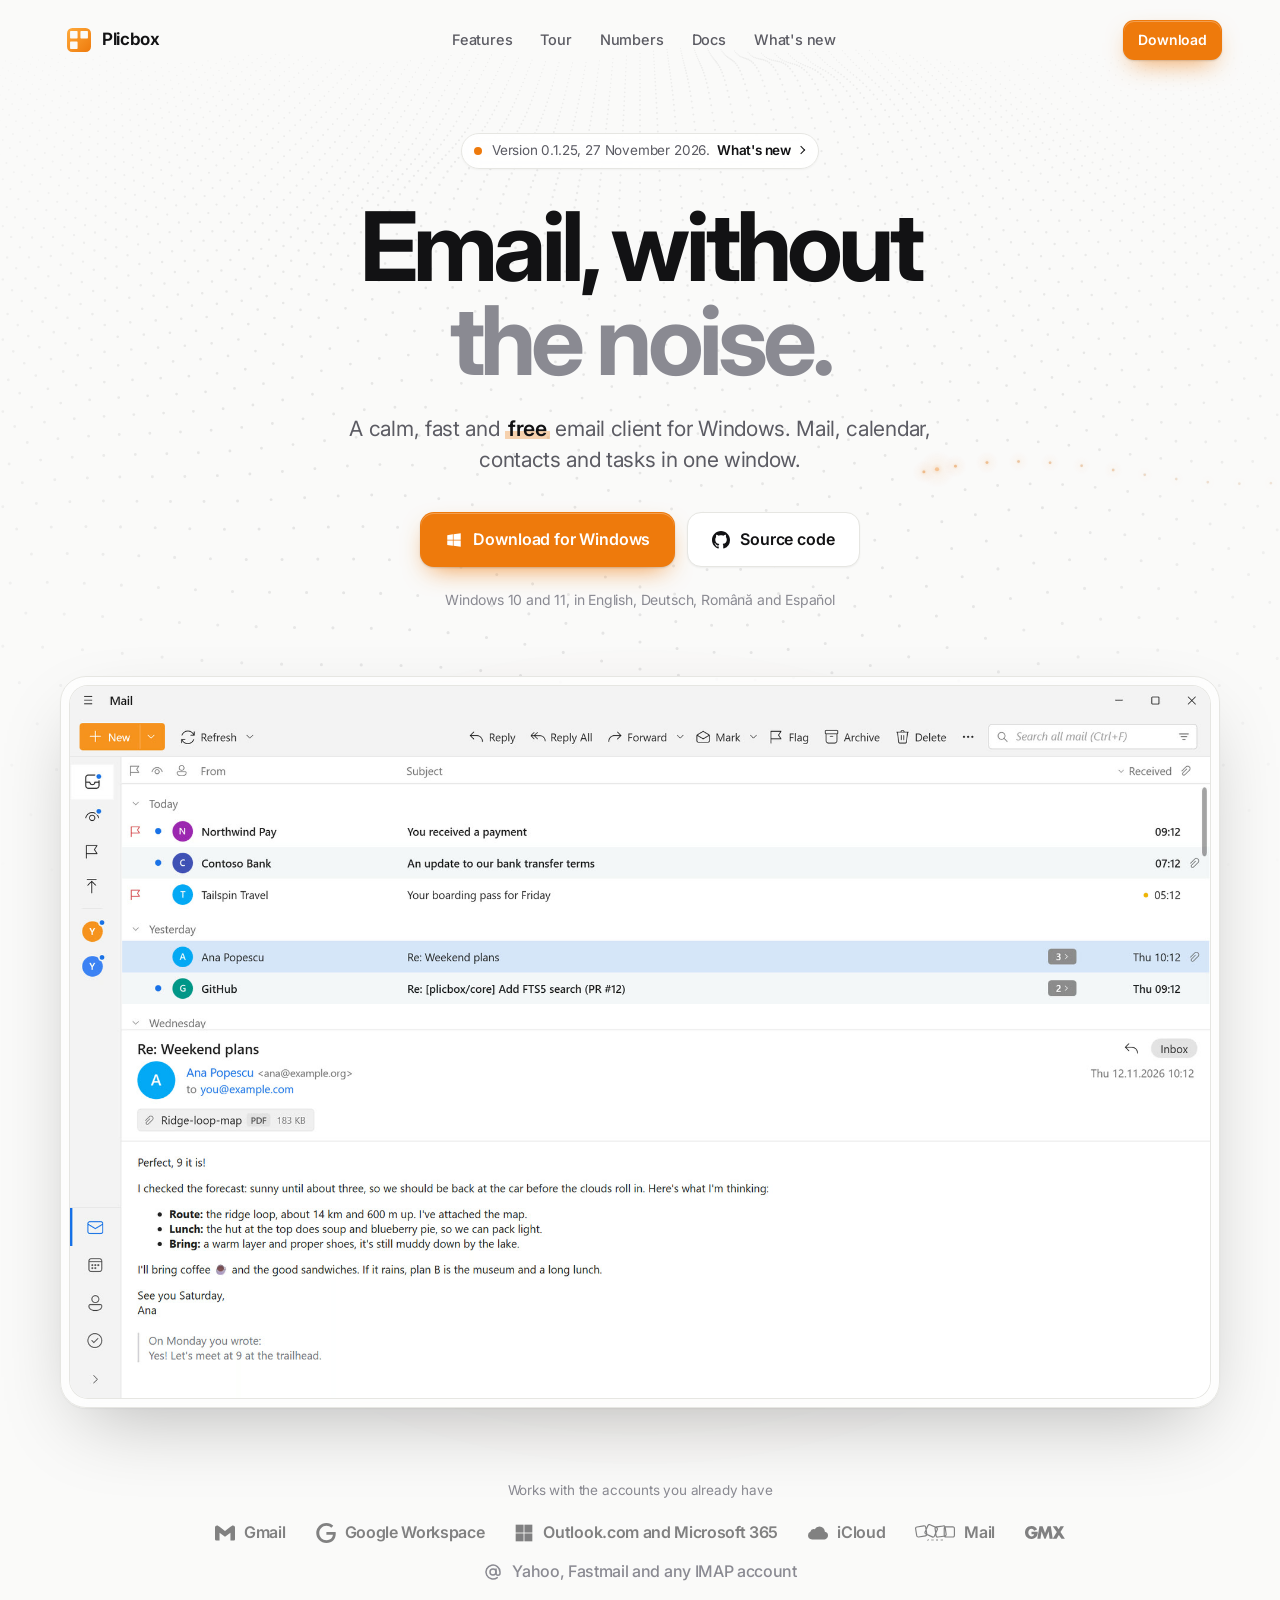
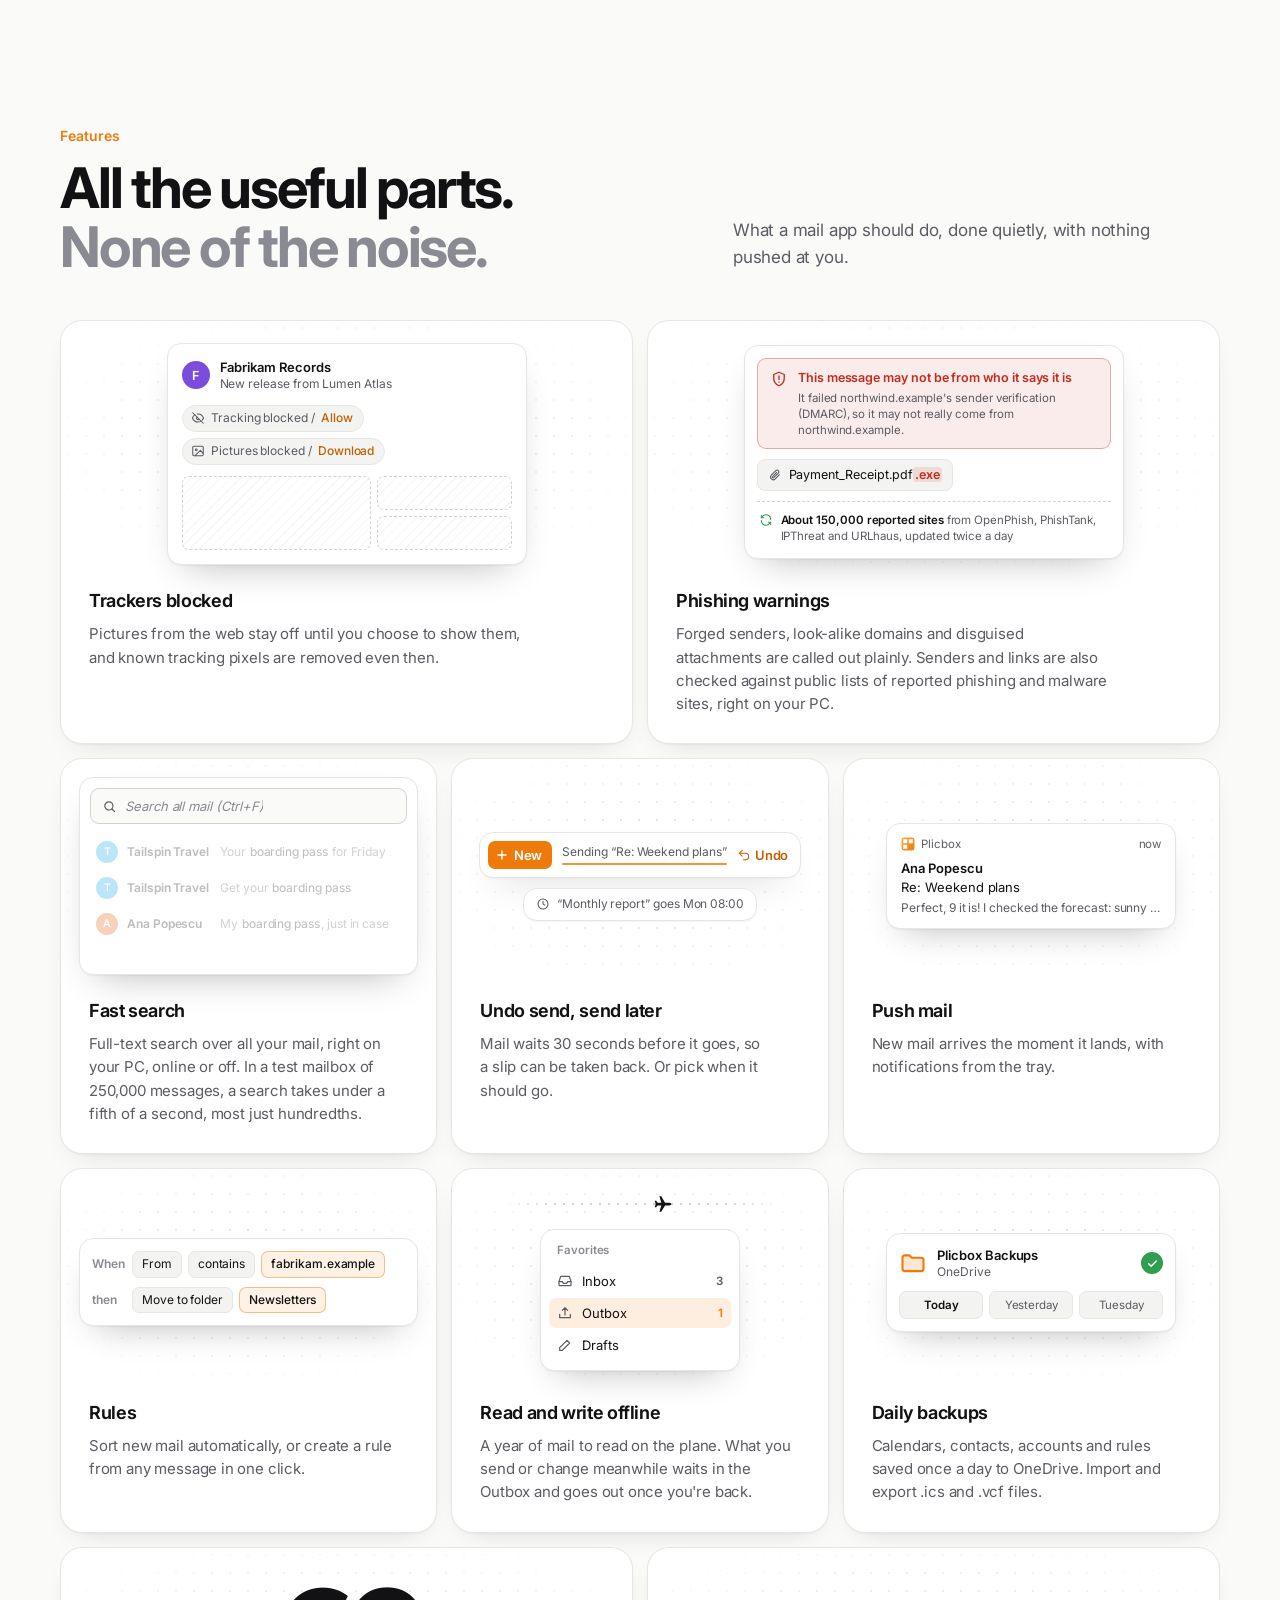
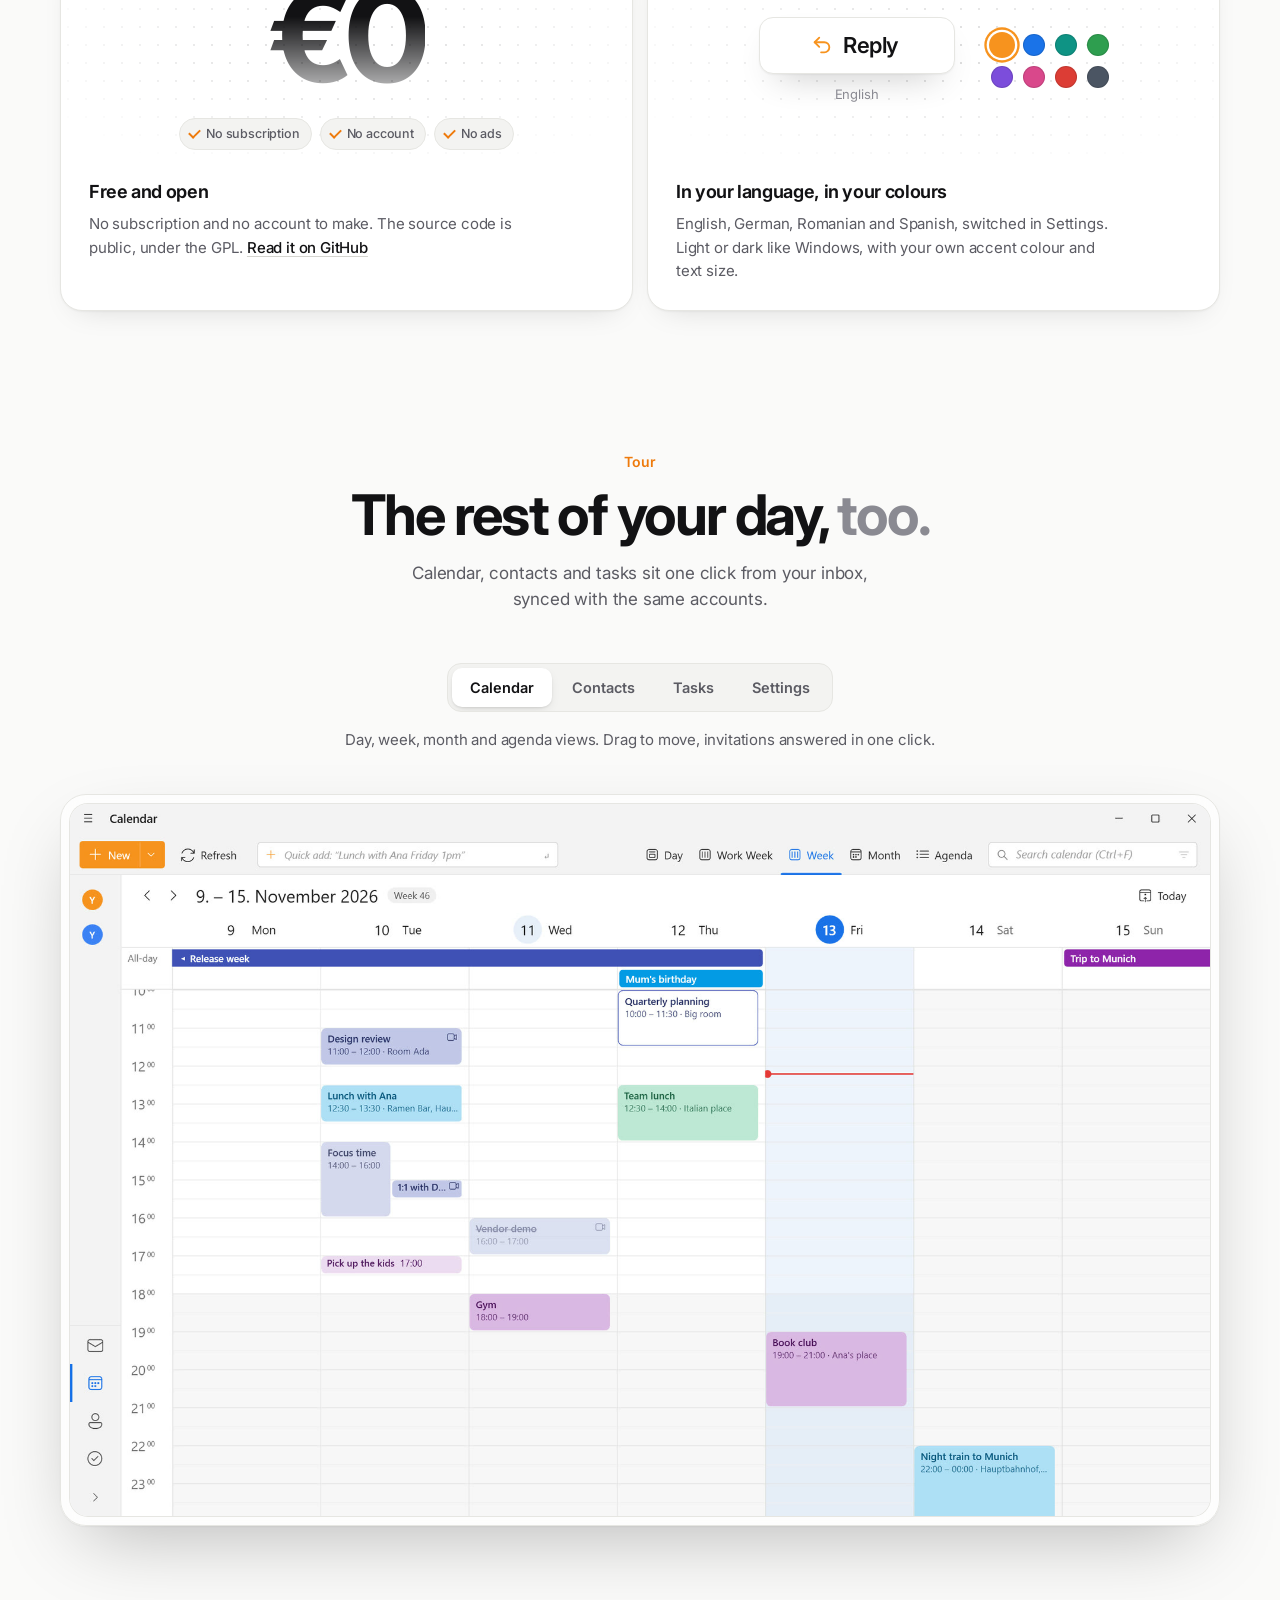
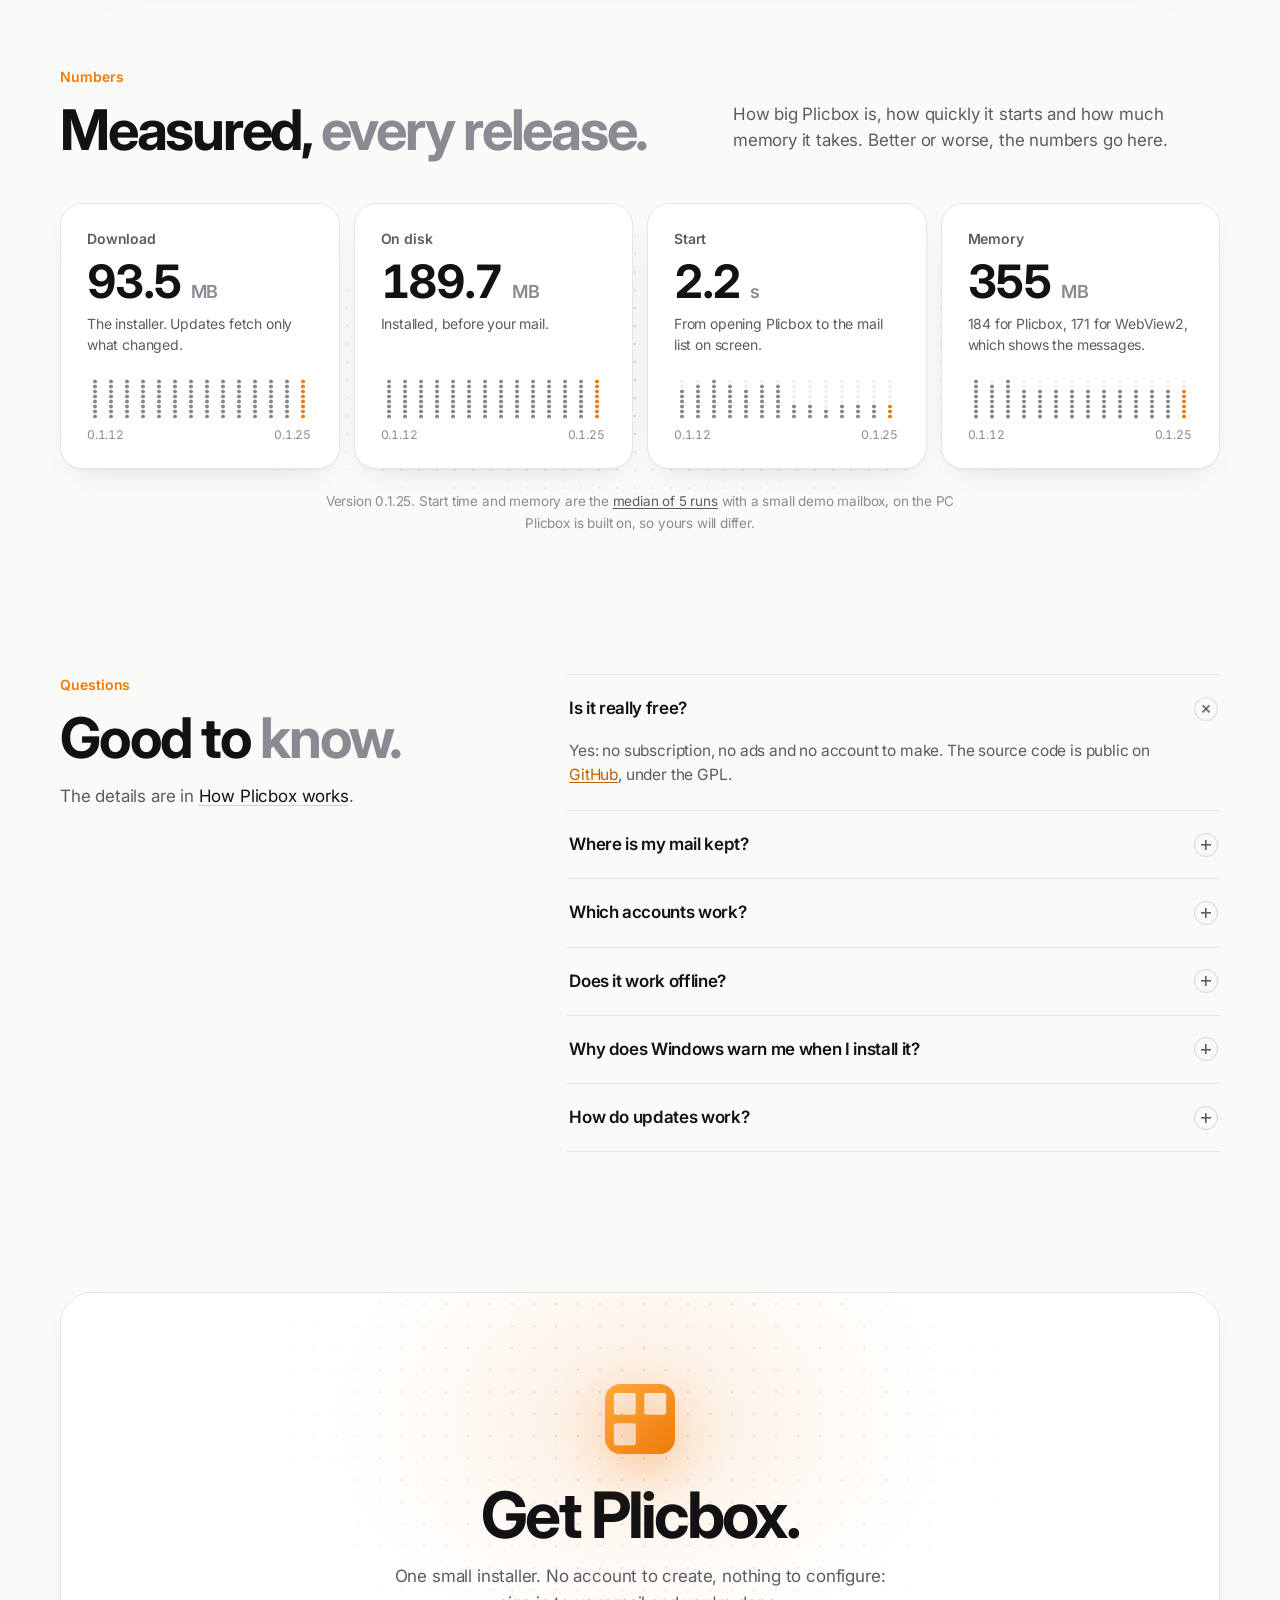
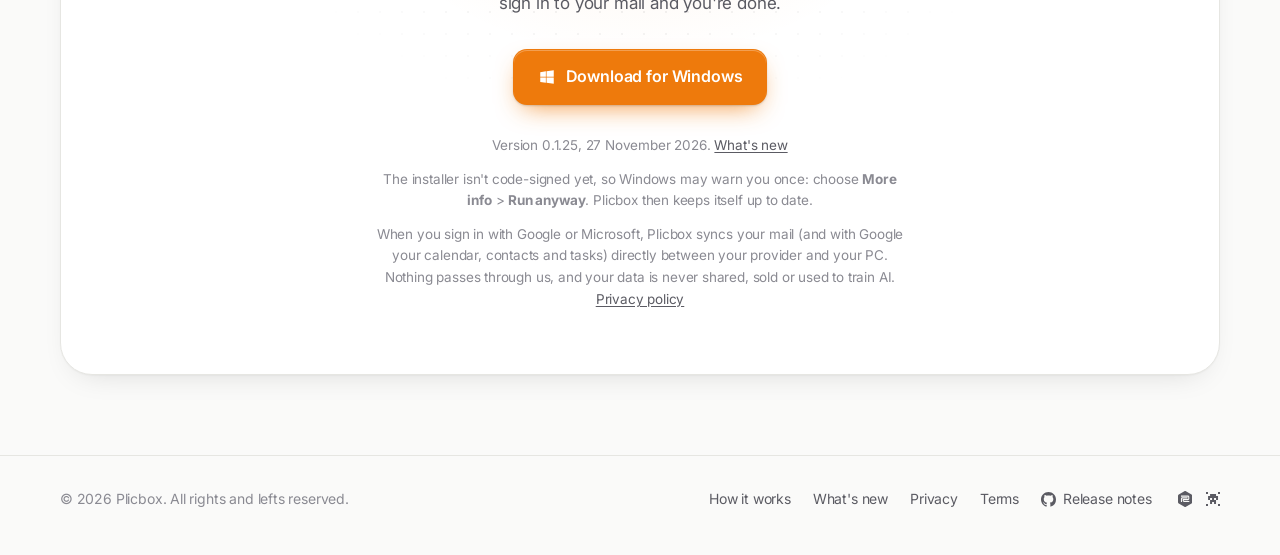
==== commit ebfcad1c: "Version Bump and Mesurements Update" ====
--- a/site/index.html
+++ b/site/index.html
@@ -62,7 +62,7 @@
       </div>
 
       <!-- The newest version, written by site/update-versions.ps1 when a release goes out -->
-      <p class="badge"><span class="pulse" aria-hidden="true"></span><span><!-- version -->Version 0.1.24, 26 November 2026. <a href="changes.html">What's new</a><!-- /version --></span></p>
+      <p class="badge"><span class="pulse" aria-hidden="true"></span><span><!-- version -->Version 0.1.25, 27 November 2026. <a href="changes.html">What's new</a><!-- /version --></span></p>
       <h1>Email, without<br><span>the noise.</span></h1>
       <p class="lede">A calm, fast and <mark>free</mark> email client for Windows. Mail, calendar, contacts and tasks in one window.</p>
       <div class="actions">
@@ -298,12 +298,12 @@
       </header>
       <!-- perf: written by site/update-versions.ps1 from perf/history.csv; edits between these lines are replaced -->
       <div class="numbers">
-        <div><h3>Download</h3><p class="figure">93.5 <span>MB</span></p><p>The installer. Updates fetch only what changed.</p><svg class="columns" style="--cols:14" viewBox="0 0 224 40" width="224" height="40" role="img" aria-label="Installer size: 93.2 MB in 0.1.11, 93.5 MB in 0.1.24"><rect class="grid" width="224" height="40"/><g style="--i:0"><title>0.1.11: 93.2 MB</title><rect class="hit" x="0" width="16" height="40"/><rect class="col" x="0" y="0" width="16" height="40"/></g><g style="--i:1"><title>0.1.12: 93.2 MB</title><rect class="hit" x="16" width="16" height="40"/><rect class="col" x="16" y="0" width="16" height="40"/></g><g style="--i:2"><title>0.1.13: 93.3 MB</title><rect class="hit" x="32" width="16" height="40"/><rect class="col" x="32" y="0" width="16" height="40"/></g><g style="--i:3"><title>0.1.14: 93.3 MB</title><rect class="hit" x="48" width="16" height="40"/><rect class="col" x="48" y="0" width="16" height="40"/></g><g style="--i:4"><title>0.1.15: 93.3 MB</title><rect class="hit" x="64" width="16" height="40"/><rect class="col" x="64" y="0" width="16" height="40"/></g><g style="--i:5"><title>0.1.16: 93.3 MB</title><rect class="hit" x="80" width="16" height="40"/><rect class="col" x="80" y="0" width="16" height="40"/></g><g style="--i:6"><title>0.1.17: 93.3 MB</title><rect class="hit" x="96" width="16" height="40"/><rect class="col" x="96" y="0" width="16" height="40"/></g><g style="--i:7"><title>0.1.18: 93.4 MB</title><rect class="hit" x="112" width="16" height="40"/><rect class="col" x="112" y="0" width="16" height="40"/></g><g style="--i:8"><title>0.1.19: 93.4 MB</title><rect class="hit" x="128" width="16" height="40"/><rect class="col" x="128" y="0" width="16" height="40"/></g><g style="--i:9"><title>0.1.20: 93.4 MB</title><rect class="hit" x="144" width="16" height="40"/><rect class="col" x="144" y="0" width="16" height="40"/></g><g style="--i:10"><title>0.1.21: 93.4 MB</title><rect class="hit" x="160" width="16" height="40"/><rect class="col" x="160" y="0" width="16" height="40"/></g><g style="--i:11"><title>0.1.22: 93.4 MB</title><rect class="hit" x="176" width="16" height="40"/><rect class="col" x="176" y="0" width="16" height="40"/></g><g style="--i:12"><title>0.1.23: 93.4 MB</title><rect class="hit" x="192" width="16" height="40"/><rect class="col" x="192" y="0" width="16" height="40"/></g><g class="now" style="--i:13"><title>0.1.24: 93.5 MB</title><rect class="hit" x="208" width="16" height="40"/><rect class="col" x="208" y="0" width="16" height="40"/></g></svg><span class="range" style="width:224px"><span>0.1.11</span><span>0.1.24</span></span></div>
-        <div><h3>On disk</h3><p class="figure">189.7 <span>MB</span></p><p>Installed, before your mail.</p><svg class="columns" style="--cols:14" viewBox="0 0 224 40" width="224" height="40" role="img" aria-label="Installed size: 189.1 MB in 0.1.11, 189.7 MB in 0.1.24"><rect class="grid" width="224" height="40"/><g style="--i:0"><title>0.1.11: 189.1 MB</title><rect class="hit" x="0" width="16" height="40"/><rect class="col" x="0" y="0" width="16" height="40"/></g><g style="--i:1"><title>0.1.12: 189.1 MB</title><rect class="hit" x="16" width="16" height="40"/><rect class="col" x="16" y="0" width="16" height="40"/></g><g style="--i:2"><title>0.1.13: 189.3 MB</title><rect class="hit" x="32" width="16" height="40"/><rect class="col" x="32" y="0" width="16" height="40"/></g><g style="--i:3"><title>0.1.14: 189.3 MB</title><rect class="hit" x="48" width="16" height="40"/><rect class="col" x="48" y="0" width="16" height="40"/></g><g style="--i:4"><title>0.1.15: 189.4 MB</title><rect class="hit" x="64" width="16" height="40"/><rect class="col" x="64" y="0" width="16" height="40"/></g><g style="--i:5"><title>0.1.16: 189.4 MB</title><rect class="hit" x="80" width="16" height="40"/><rect class="col" x="80" y="0" width="16" height="40"/></g><g style="--i:6"><title>0.1.17: 189.5 MB</title><rect class="hit" x="96" width="16" height="40"/><rect class="col" x="96" y="0" width="16" height="40"/></g><g style="--i:7"><title>0.1.18: 189.5 MB</title><rect class="hit" x="112" width="16" height="40"/><rect class="col" x="112" y="0" width="16" height="40"/></g><g style="--i:8"><title>0.1.19: 189.5 MB</title><rect class="hit" x="128" width="16" height="40"/><rect class="col" x="128" y="0" width="16" height="40"/></g><g style="--i:9"><title>0.1.20: 189.6 MB</title><rect class="hit" x="144" width="16" height="40"/><rect class="col" x="144" y="0" width="16" height="40"/></g><g style="--i:10"><title>0.1.21: 189.7 MB</title><rect class="hit" x="160" width="16" height="40"/><rect class="col" x="160" y="0" width="16" height="40"/></g><g style="--i:11"><title>0.1.22: 189.7 MB</title><rect class="hit" x="176" width="16" height="40"/><rect class="col" x="176" y="0" width="16" height="40"/></g><g style="--i:12"><title>0.1.23: 189.7 MB</title><rect class="hit" x="192" width="16" height="40"/><rect class="col" x="192" y="0" width="16" height="40"/></g><g class="now" style="--i:13"><title>0.1.24: 189.7 MB</title><rect class="hit" x="208" width="16" height="40"/><rect class="col" x="208" y="0" width="16" height="40"/></g></svg><span class="range" style="width:224px"><span>0.1.11</span><span>0.1.24</span></span></div>
-        <div><h3>Start</h3><p class="figure">2.3 <span>s</span></p><p>From opening Plicbox to the mail list on screen.</p><svg class="columns" style="--cols:14" viewBox="0 0 224 40" width="224" height="40" role="img" aria-label="Start time: 4.1 s in 0.1.11, 2.3 s in 0.1.24"><rect class="grid" width="224" height="40"/><g style="--i:0"><title>0.1.11: 4.1 s</title><rect class="hit" x="0" width="16" height="40"/><rect class="col" x="0" y="15" width="16" height="25"/></g><g style="--i:1"><title>0.1.12: 5.0 s</title><rect class="hit" x="16" width="16" height="40"/><rect class="col" x="16" y="10" width="16" height="30"/></g><g style="--i:2"><title>0.1.13: 5.7 s</title><rect class="hit" x="32" width="16" height="40"/><rect class="col" x="32" y="5" width="16" height="35"/></g><g style="--i:3"><title>0.1.14: 6.5 s</title><rect class="hit" x="48" width="16" height="40"/><rect class="col" x="48" y="0" width="16" height="40"/></g><g style="--i:4"><title>0.1.15: 6.0 s</title><rect class="hit" x="64" width="16" height="40"/><rect class="col" x="64" y="5" width="16" height="35"/></g><g style="--i:5"><title>0.1.16: 4.9 s</title><rect class="hit" x="80" width="16" height="40"/><rect class="col" x="80" y="10" width="16" height="30"/></g><g style="--i:6"><title>0.1.17: 6.0 s</title><rect class="hit" x="96" width="16" height="40"/><rect class="col" x="96" y="5" width="16" height="35"/></g><g style="--i:7"><title>0.1.18: 5.3 s</title><rect class="hit" x="112" width="16" height="40"/><rect class="col" x="112" y="5" width="16" height="35"/></g><g style="--i:8"><title>0.1.19: 2.3 s</title><rect class="hit" x="128" width="16" height="40"/><rect class="col" x="128" y="25" width="16" height="15"/></g><g style="--i:9"><title>0.1.20: 2.0 s</title><rect class="hit" x="144" width="16" height="40"/><rect class="col" x="144" y="25" width="16" height="15"/></g><g style="--i:10"><title>0.1.21: 1.9 s</title><rect class="hit" x="160" width="16" height="40"/><rect class="col" x="160" y="30" width="16" height="10"/></g><g style="--i:11"><title>0.1.22: 2.2 s</title><rect class="hit" x="176" width="16" height="40"/><rect class="col" x="176" y="25" width="16" height="15"/></g><g style="--i:12"><title>0.1.23: 2.2 s</title><rect class="hit" x="192" width="16" height="40"/><rect class="col" x="192" y="25" width="16" height="15"/></g><g class="now" style="--i:13"><title>0.1.24: 2.3 s</title><rect class="hit" x="208" width="16" height="40"/><rect class="col" x="208" y="25" width="16" height="15"/></g></svg><span class="range" style="width:224px"><span>0.1.11</span><span>0.1.24</span></span></div>
-        <div><h3>Memory</h3><p class="figure">335 <span>MB</span></p><p>166 for Plicbox, 169 for WebView2, which shows the messages.</p><svg class="columns" style="--cols:14" viewBox="0 0 224 40" width="224" height="40" role="img" aria-label="Memory: 431 MB in 0.1.11, 335 MB in 0.1.24"><rect class="grid" width="224" height="40"/><g style="--i:0"><title>0.1.11: 431 MB</title><rect class="hit" x="0" width="16" height="40"/><rect class="col" x="0" y="0" width="16" height="40"/></g><g style="--i:1"><title>0.1.12: 440 MB</title><rect class="hit" x="16" width="16" height="40"/><rect class="col" x="16" y="0" width="16" height="40"/></g><g style="--i:2"><title>0.1.13: 372 MB</title><rect class="hit" x="32" width="16" height="40"/><rect class="col" x="32" y="5" width="16" height="35"/></g><g style="--i:3"><title>0.1.14: 423 MB</title><rect class="hit" x="48" width="16" height="40"/><rect class="col" x="48" y="0" width="16" height="40"/></g><g style="--i:4"><title>0.1.15: 342 MB</title><rect class="hit" x="64" width="16" height="40"/><rect class="col" x="64" y="10" width="16" height="30"/></g><g style="--i:5"><title>0.1.16: 340 MB</title><rect class="hit" x="80" width="16" height="40"/><rect class="col" x="80" y="10" width="16" height="30"/></g><g style="--i:6"><title>0.1.17: 341 MB</title><rect class="hit" x="96" width="16" height="40"/><rect class="col" x="96" y="10" width="16" height="30"/></g><g style="--i:7"><title>0.1.18: 328 MB</title><rect class="hit" x="112" width="16" height="40"/><rect class="col" x="112" y="10" width="16" height="30"/></g><g style="--i:8"><title>0.1.19: 336 MB</title><rect class="hit" x="128" width="16" height="40"/><rect class="col" x="128" y="10" width="16" height="30"/></g><g style="--i:9"><title>0.1.20: 347 MB</title><rect class="hit" x="144" width="16" height="40"/><rect class="col" x="144" y="10" width="16" height="30"/></g><g style="--i:10"><title>0.1.21: 331 MB</title><rect class="hit" x="160" width="16" height="40"/><rect class="col" x="160" y="10" width="16" height="30"/></g><g style="--i:11"><title>0.1.22: 335 MB</title><rect class="hit" x="176" width="16" height="40"/><rect class="col" x="176" y="10" width="16" height="30"/></g><g style="--i:12"><title>0.1.23: 341 MB</title><rect class="hit" x="192" width="16" height="40"/><rect class="col" x="192" y="10" width="16" height="30"/></g><g class="now" style="--i:13"><title>0.1.24: 335 MB</title><rect class="hit" x="208" width="16" height="40"/><rect class="col" x="208" y="10" width="16" height="30"/></g></svg><span class="range" style="width:224px"><span>0.1.11</span><span>0.1.24</span></span></div>
-      </div>
-      <p class="fine">Version 0.1.24. Start time and memory are the <a href="https://github.com/bogdanspn/plicbox/tree/main/perf">median of 5 runs</a> with a small demo mailbox, on the PC Plicbox is built on, so yours will differ.</p>
+        <div><h3>Download</h3><p class="figure">93.5 <span>MB</span></p><p>The installer. Updates fetch only what changed.</p><svg class="columns" style="--cols:14" viewBox="0 0 224 40" width="224" height="40" role="img" aria-label="Installer size: 93.2 MB in 0.1.12, 93.5 MB in 0.1.25"><rect class="grid" width="224" height="40"/><g style="--i:0"><title>0.1.12: 93.2 MB</title><rect class="hit" x="0" width="16" height="40"/><rect class="col" x="0" y="0" width="16" height="40"/></g><g style="--i:1"><title>0.1.13: 93.3 MB</title><rect class="hit" x="16" width="16" height="40"/><rect class="col" x="16" y="0" width="16" height="40"/></g><g style="--i:2"><title>0.1.14: 93.3 MB</title><rect class="hit" x="32" width="16" height="40"/><rect class="col" x="32" y="0" width="16" height="40"/></g><g style="--i:3"><title>0.1.15: 93.3 MB</title><rect class="hit" x="48" width="16" height="40"/><rect class="col" x="48" y="0" width="16" height="40"/></g><g style="--i:4"><title>0.1.16: 93.3 MB</title><rect class="hit" x="64" width="16" height="40"/><rect class="col" x="64" y="0" width="16" height="40"/></g><g style="--i:5"><title>0.1.17: 93.3 MB</title><rect class="hit" x="80" width="16" height="40"/><rect class="col" x="80" y="0" width="16" height="40"/></g><g style="--i:6"><title>0.1.18: 93.4 MB</title><rect class="hit" x="96" width="16" height="40"/><rect class="col" x="96" y="0" width="16" height="40"/></g><g style="--i:7"><title>0.1.19: 93.4 MB</title><rect class="hit" x="112" width="16" height="40"/><rect class="col" x="112" y="0" width="16" height="40"/></g><g style="--i:8"><title>0.1.20: 93.4 MB</title><rect class="hit" x="128" width="16" height="40"/><rect class="col" x="128" y="0" width="16" height="40"/></g><g style="--i:9"><title>0.1.21: 93.4 MB</title><rect class="hit" x="144" width="16" height="40"/><rect class="col" x="144" y="0" width="16" height="40"/></g><g style="--i:10"><title>0.1.22: 93.4 MB</title><rect class="hit" x="160" width="16" height="40"/><rect class="col" x="160" y="0" width="16" height="40"/></g><g style="--i:11"><title>0.1.23: 93.4 MB</title><rect class="hit" x="176" width="16" height="40"/><rect class="col" x="176" y="0" width="16" height="40"/></g><g style="--i:12"><title>0.1.24: 93.5 MB</title><rect class="hit" x="192" width="16" height="40"/><rect class="col" x="192" y="0" width="16" height="40"/></g><g class="now" style="--i:13"><title>0.1.25: 93.5 MB</title><rect class="hit" x="208" width="16" height="40"/><rect class="col" x="208" y="0" width="16" height="40"/></g></svg><span class="range" style="width:224px"><span>0.1.12</span><span>0.1.25</span></span></div>
+        <div><h3>On disk</h3><p class="figure">189.7 <span>MB</span></p><p>Installed, before your mail.</p><svg class="columns" style="--cols:14" viewBox="0 0 224 40" width="224" height="40" role="img" aria-label="Installed size: 189.1 MB in 0.1.12, 189.7 MB in 0.1.25"><rect class="grid" width="224" height="40"/><g style="--i:0"><title>0.1.12: 189.1 MB</title><rect class="hit" x="0" width="16" height="40"/><rect class="col" x="0" y="0" width="16" height="40"/></g><g style="--i:1"><title>0.1.13: 189.3 MB</title><rect class="hit" x="16" width="16" height="40"/><rect class="col" x="16" y="0" width="16" height="40"/></g><g style="--i:2"><title>0.1.14: 189.3 MB</title><rect class="hit" x="32" width="16" height="40"/><rect class="col" x="32" y="0" width="16" height="40"/></g><g style="--i:3"><title>0.1.15: 189.4 MB</title><rect class="hit" x="48" width="16" height="40"/><rect class="col" x="48" y="0" width="16" height="40"/></g><g style="--i:4"><title>0.1.16: 189.4 MB</title><rect class="hit" x="64" width="16" height="40"/><rect class="col" x="64" y="0" width="16" height="40"/></g><g style="--i:5"><title>0.1.17: 189.5 MB</title><rect class="hit" x="80" width="16" height="40"/><rect class="col" x="80" y="0" width="16" height="40"/></g><g style="--i:6"><title>0.1.18: 189.5 MB</title><rect class="hit" x="96" width="16" height="40"/><rect class="col" x="96" y="0" width="16" height="40"/></g><g style="--i:7"><title>0.1.19: 189.5 MB</title><rect class="hit" x="112" width="16" height="40"/><rect class="col" x="112" y="0" width="16" height="40"/></g><g style="--i:8"><title>0.1.20: 189.6 MB</title><rect class="hit" x="128" width="16" height="40"/><rect class="col" x="128" y="0" width="16" height="40"/></g><g style="--i:9"><title>0.1.21: 189.7 MB</title><rect class="hit" x="144" width="16" height="40"/><rect class="col" x="144" y="0" width="16" height="40"/></g><g style="--i:10"><title>0.1.22: 189.7 MB</title><rect class="hit" x="160" width="16" height="40"/><rect class="col" x="160" y="0" width="16" height="40"/></g><g style="--i:11"><title>0.1.23: 189.7 MB</title><rect class="hit" x="176" width="16" height="40"/><rect class="col" x="176" y="0" width="16" height="40"/></g><g style="--i:12"><title>0.1.24: 189.7 MB</title><rect class="hit" x="192" width="16" height="40"/><rect class="col" x="192" y="0" width="16" height="40"/></g><g class="now" style="--i:13"><title>0.1.25: 189.7 MB</title><rect class="hit" x="208" width="16" height="40"/><rect class="col" x="208" y="0" width="16" height="40"/></g></svg><span class="range" style="width:224px"><span>0.1.12</span><span>0.1.25</span></span></div>
+        <div><h3>Start</h3><p class="figure">2.2 <span>s</span></p><p>From opening Plicbox to the mail list on screen.</p><svg class="columns" style="--cols:14" viewBox="0 0 224 40" width="224" height="40" role="img" aria-label="Start time: 5.0 s in 0.1.12, 2.2 s in 0.1.25"><rect class="grid" width="224" height="40"/><g style="--i:0"><title>0.1.12: 5.0 s</title><rect class="hit" x="0" width="16" height="40"/><rect class="col" x="0" y="10" width="16" height="30"/></g><g style="--i:1"><title>0.1.13: 5.7 s</title><rect class="hit" x="16" width="16" height="40"/><rect class="col" x="16" y="5" width="16" height="35"/></g><g style="--i:2"><title>0.1.14: 6.5 s</title><rect class="hit" x="32" width="16" height="40"/><rect class="col" x="32" y="0" width="16" height="40"/></g><g style="--i:3"><title>0.1.15: 6.0 s</title><rect class="hit" x="48" width="16" height="40"/><rect class="col" x="48" y="5" width="16" height="35"/></g><g style="--i:4"><title>0.1.16: 4.9 s</title><rect class="hit" x="64" width="16" height="40"/><rect class="col" x="64" y="10" width="16" height="30"/></g><g style="--i:5"><title>0.1.17: 6.0 s</title><rect class="hit" x="80" width="16" height="40"/><rect class="col" x="80" y="5" width="16" height="35"/></g><g style="--i:6"><title>0.1.18: 5.3 s</title><rect class="hit" x="96" width="16" height="40"/><rect class="col" x="96" y="5" width="16" height="35"/></g><g style="--i:7"><title>0.1.19: 2.3 s</title><rect class="hit" x="112" width="16" height="40"/><rect class="col" x="112" y="25" width="16" height="15"/></g><g style="--i:8"><title>0.1.20: 2.0 s</title><rect class="hit" x="128" width="16" height="40"/><rect class="col" x="128" y="25" width="16" height="15"/></g><g style="--i:9"><title>0.1.21: 1.9 s</title><rect class="hit" x="144" width="16" height="40"/><rect class="col" x="144" y="30" width="16" height="10"/></g><g style="--i:10"><title>0.1.22: 2.2 s</title><rect class="hit" x="160" width="16" height="40"/><rect class="col" x="160" y="25" width="16" height="15"/></g><g style="--i:11"><title>0.1.23: 2.2 s</title><rect class="hit" x="176" width="16" height="40"/><rect class="col" x="176" y="25" width="16" height="15"/></g><g style="--i:12"><title>0.1.24: 2.3 s</title><rect class="hit" x="192" width="16" height="40"/><rect class="col" x="192" y="25" width="16" height="15"/></g><g class="now" style="--i:13"><title>0.1.25: 2.2 s</title><rect class="hit" x="208" width="16" height="40"/><rect class="col" x="208" y="25" width="16" height="15"/></g></svg><span class="range" style="width:224px"><span>0.1.12</span><span>0.1.25</span></span></div>
+        <div><h3>Memory</h3><p class="figure">355 <span>MB</span></p><p>184 for Plicbox, 171 for WebView2, which shows the messages.</p><svg class="columns" style="--cols:14" viewBox="0 0 224 40" width="224" height="40" role="img" aria-label="Memory: 440 MB in 0.1.12, 355 MB in 0.1.25"><rect class="grid" width="224" height="40"/><g style="--i:0"><title>0.1.12: 440 MB</title><rect class="hit" x="0" width="16" height="40"/><rect class="col" x="0" y="0" width="16" height="40"/></g><g style="--i:1"><title>0.1.13: 372 MB</title><rect class="hit" x="16" width="16" height="40"/><rect class="col" x="16" y="5" width="16" height="35"/></g><g style="--i:2"><title>0.1.14: 423 MB</title><rect class="hit" x="32" width="16" height="40"/><rect class="col" x="32" y="0" width="16" height="40"/></g><g style="--i:3"><title>0.1.15: 342 MB</title><rect class="hit" x="48" width="16" height="40"/><rect class="col" x="48" y="10" width="16" height="30"/></g><g style="--i:4"><title>0.1.16: 340 MB</title><rect class="hit" x="64" width="16" height="40"/><rect class="col" x="64" y="10" width="16" height="30"/></g><g style="--i:5"><title>0.1.17: 341 MB</title><rect class="hit" x="80" width="16" height="40"/><rect class="col" x="80" y="10" width="16" height="30"/></g><g style="--i:6"><title>0.1.18: 328 MB</title><rect class="hit" x="96" width="16" height="40"/><rect class="col" x="96" y="10" width="16" height="30"/></g><g style="--i:7"><title>0.1.19: 336 MB</title><rect class="hit" x="112" width="16" height="40"/><rect class="col" x="112" y="10" width="16" height="30"/></g><g style="--i:8"><title>0.1.20: 347 MB</title><rect class="hit" x="128" width="16" height="40"/><rect class="col" x="128" y="10" width="16" height="30"/></g><g style="--i:9"><title>0.1.21: 331 MB</title><rect class="hit" x="144" width="16" height="40"/><rect class="col" x="144" y="10" width="16" height="30"/></g><g style="--i:10"><title>0.1.22: 335 MB</title><rect class="hit" x="160" width="16" height="40"/><rect class="col" x="160" y="10" width="16" height="30"/></g><g style="--i:11"><title>0.1.23: 341 MB</title><rect class="hit" x="176" width="16" height="40"/><rect class="col" x="176" y="10" width="16" height="30"/></g><g style="--i:12"><title>0.1.24: 335 MB</title><rect class="hit" x="192" width="16" height="40"/><rect class="col" x="192" y="10" width="16" height="30"/></g><g class="now" style="--i:13"><title>0.1.25: 355 MB</title><rect class="hit" x="208" width="16" height="40"/><rect class="col" x="208" y="10" width="16" height="30"/></g></svg><span class="range" style="width:224px"><span>0.1.12</span><span>0.1.25</span></span></div>
+      </div>
+      <p class="fine">Version 0.1.25. Start time and memory are the <a href="https://github.com/bogdanspn/plicbox/tree/main/perf">median of 5 runs</a> with a small demo mailbox, on the PC Plicbox is built on, so yours will differ.</p>
       <!-- /perf -->
     </section>
 
@@ -349,7 +349,7 @@
         <svg viewBox="0 0 24 24" fill="currentColor" aria-hidden="true"><path d="M3 5.5 10.5 4.4v7.1H3zm0 13 7.5 1.1v-7H3zm8.4 1.2L21 21v-8.5h-9.6zm0-15.4v7.2H21V3z"/></svg>
         Download for Windows
       </a>
-      <p class="fine version"><!-- version -->Version 0.1.24, 26 November 2026. <a href="changes.html">What's new</a><!-- /version --></p>
+      <p class="fine version"><!-- version -->Version 0.1.25, 27 November 2026. <a href="changes.html">What's new</a><!-- /version --></p>
       <p class="fine">The installer isn't code-signed yet, so Windows may warn you once: choose <b>More info</b> &gt; <b>Run anyway</b>. Plicbox then keeps itself up to date.</p>
       <p class="fine" id="privacy">When you sign in with Google or Microsoft, Plicbox syncs your mail (and with Google your calendar, contacts and tasks) directly between
       your provider and your PC. Nothing passes through us, and your data is never shared, sold or used to train AI.
